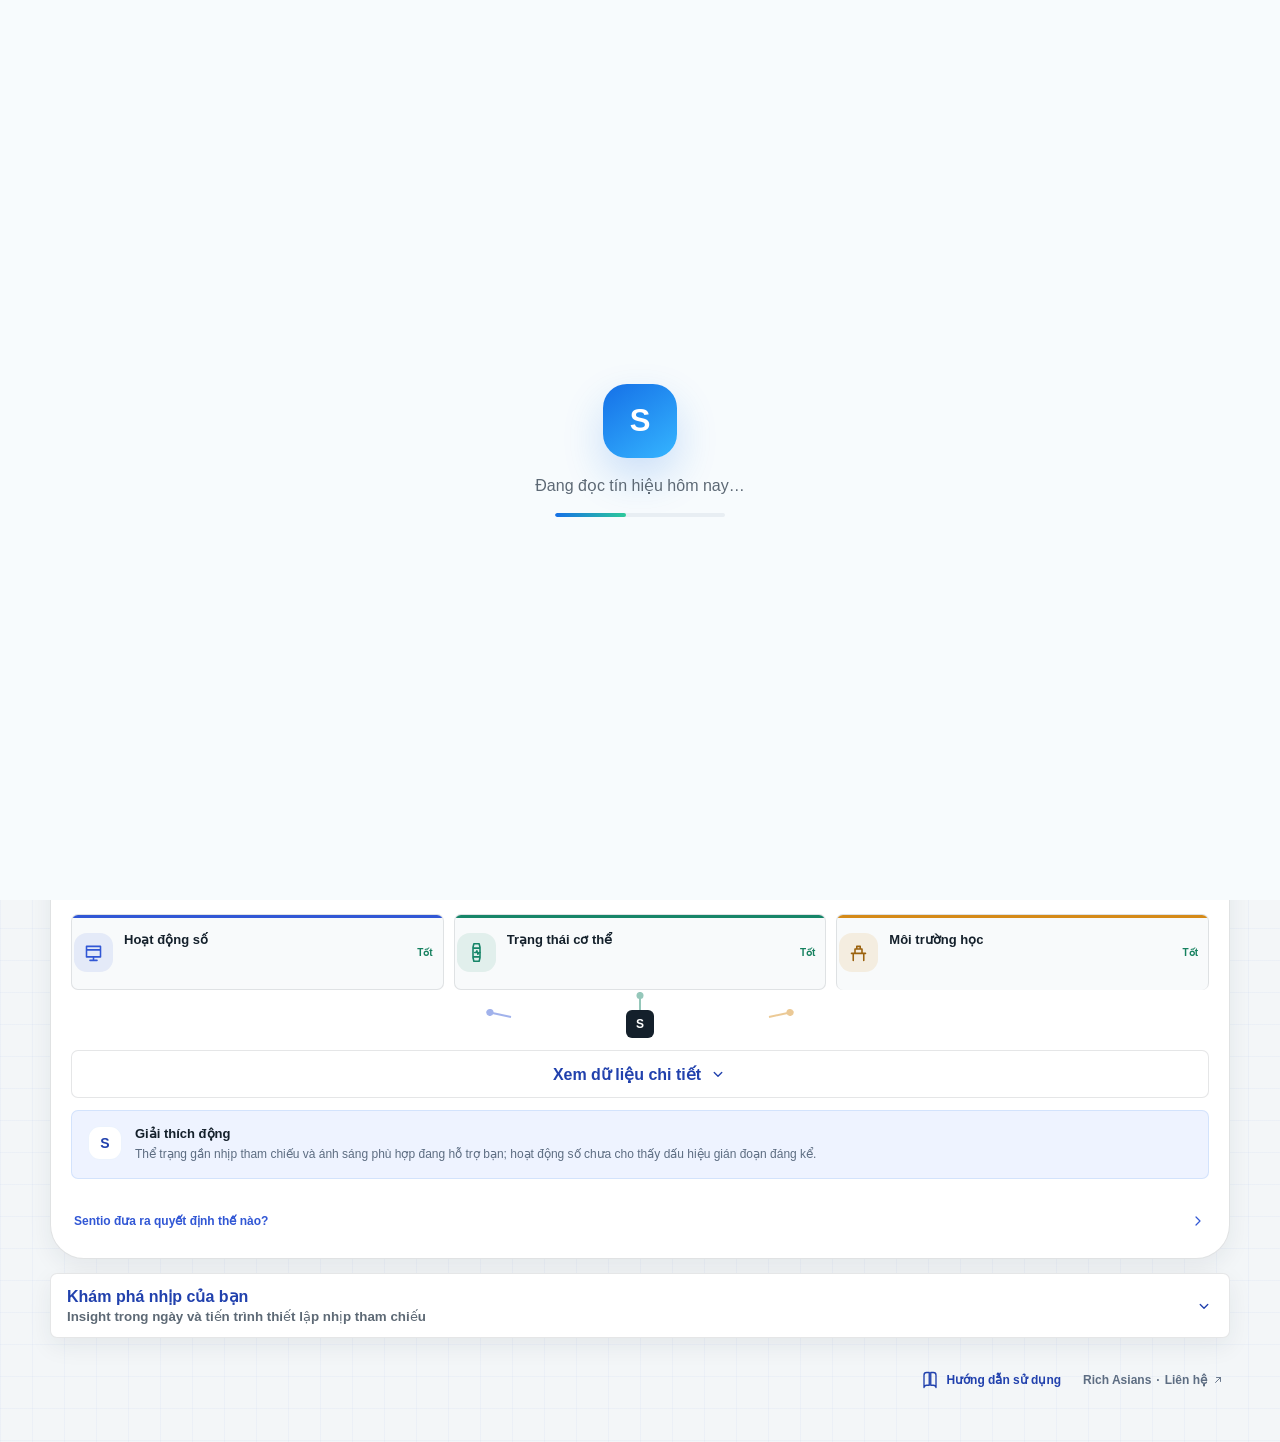
==== release/sentio.html @ ccabe665 "Initial commit: Sentio project setup Co-Authored-By: Claude Sonnet 5 <noreply@anthropic.com>" ====
<!doctype html>
<html lang="vi">
<head>
  <meta charset="utf-8">
  <meta name="viewport" content="width=device-width, initial-scale=1, viewport-fit=cover">
  <meta name="theme-color" content="#f6f7ff">
  <meta name="description" content="Sentio — Study when you're ready.">
  <title>Sentio — Study when you're ready</title>
  <style>
:root {
  --bg: #f6f7ff;
  --surface: rgba(255,255,255,.86);
  --surface-solid: #fff;
  --text: #20243a;
  --muted: #70758c;
  --line: rgba(45,52,88,.10);
  --primary: #6f63f6;
  --primary-dark: #5147d6;
  --blue: #4c9fff;
  --green: #2ebf91;
  --amber: #f0a844;
  --red: #e76d76;
  --shadow: 0 24px 70px rgba(58,55,111,.12);
  --shadow-soft: 0 10px 34px rgba(58,55,111,.08);
  --radius-xl: 30px;
  --radius-lg: 24px;
  --radius-md: 18px;
  --ease: cubic-bezier(.2,.8,.2,1);
}

* { box-sizing: border-box; }
[hidden] { display: none !important; }
html { scroll-behavior: smooth; }
body {
  margin: 0;
  min-width: 320px;
  min-height: 100vh;
  color: var(--text);
  background: var(--bg);
  font-family: -apple-system, BlinkMacSystemFont, "Segoe UI", Arial, "Noto Sans", "Noto Sans CJK SC", sans-serif;
  -webkit-font-smoothing: antialiased;
  overflow-x: hidden;
}
button, select { font: inherit; }
button { color: inherit; }
button, select { -webkit-tap-highlight-color: transparent; }
button:focus-visible, select:focus-visible { outline: 3px solid rgba(111,99,246,.25); outline-offset: 3px; }
svg { display: block; fill: none; stroke: currentColor; stroke-width: 1.8; stroke-linecap: round; stroke-linejoin: round; }

.ambient { position: fixed; z-index: -2; border-radius: 999px; filter: blur(3px); opacity: .8; pointer-events: none; animation: drift 15s ease-in-out infinite alternate; }
.ambient-a { width: 420px; height: 420px; top: -180px; left: -130px; background: radial-gradient(circle, rgba(126,115,255,.22), transparent 68%); }
.ambient-b { width: 520px; height: 520px; right: -210px; top: 20%; background: radial-gradient(circle, rgba(69,205,179,.16), transparent 70%); animation-delay: -4s; }
.ambient-c { width: 420px; height: 420px; bottom: -180px; left: 24%; background: radial-gradient(circle, rgba(255,174,131,.14), transparent 70%); animation-delay: -8s; }
@keyframes drift { to { transform: translate3d(25px, 18px, 0) scale(1.08); } }

.app { min-height: 100vh; padding-bottom: 100px; }
.topbar {
  width: min(1180px, calc(100% - 36px));
  margin: 0 auto;
  min-height: 88px;
  display: flex;
  align-items: center;
  justify-content: space-between;
  gap: 18px;
}
.brand { display: inline-flex; align-items: center; gap: 11px; border: 0; background: none; padding: 7px; cursor: pointer; text-align: left; }
.brand-logo-box { width: 54px; height: 54px; display: grid; place-items: center; border-radius: 18px; overflow: hidden; background: rgba(255,255,255,.88); box-shadow: 0 12px 28px rgba(58,55,111,.12); border: 1px solid rgba(45,52,88,.08); }
.brand-logo-image { width: 100%; height: 100%; object-fit: cover; display: block; }
.brand-copy { display: block; }
.brand-team { color: var(--primary-dark) !important; font-size: 10px !important; font-weight: 800; letter-spacing: .06em; text-transform: uppercase; margin-top: 4px !important; }
.brand-mark { width: 39px; height: 39px; display: grid; place-items: center; border-radius: 14px; color: #fff; background: linear-gradient(145deg, var(--primary), #57b1ff); box-shadow: 0 9px 24px rgba(95,86,226,.28); }
.brand-mark svg { width: 26px; stroke: none; fill: currentColor; }
.brand strong { display: block; font-size: 18px; letter-spacing: -.02em; }
.brand small { display: block; color: var(--muted); font-size: 11px; margin-top: 1px; }
.top-actions { display: flex; align-items: center; gap: 10px; }
.film-button, .icon-button { border: 1px solid var(--line); background: rgba(255,255,255,.75); box-shadow: var(--shadow-soft); backdrop-filter: blur(14px); cursor: pointer; }
.film-button { height: 42px; padding: 0 15px; border-radius: 999px; display: inline-flex; align-items: center; gap: 8px; font-weight: 750; font-size: 13px; }
.record-dot { width: 8px; height: 8px; border-radius: 50%; background: var(--red); box-shadow: 0 0 0 5px rgba(231,109,118,.13); animation: recordPulse 1.9s infinite; }
@keyframes recordPulse { 50% { box-shadow: 0 0 0 8px rgba(231,109,118,0); } }
.icon-button { width: 42px; height: 42px; border-radius: 14px; display: grid; place-items: center; }
.icon-button svg { width: 21px; }

.main { width: min(1180px, calc(100% - 36px)); margin: 0 auto; }
.view { display: none; animation: viewIn .45s var(--ease) both; }
.view.active { display: block; }
@keyframes viewIn { from { opacity: 0; transform: translateY(8px); } }
.reveal { animation: reveal .58s var(--ease) both; }
.delay-1 { animation-delay: .06s; }
.delay-2 { animation-delay: .12s; }
.delay-3 { animation-delay: .18s; }
@keyframes reveal { from { opacity: 0; transform: translateY(14px); } }

.hero-row, .view-heading { display: flex; justify-content: space-between; align-items: flex-end; gap: 24px; padding: 36px 4px 25px; }
.eyebrow { margin: 0 0 9px; color: var(--primary); font-size: 12px; font-weight: 850; text-transform: uppercase; letter-spacing: .12em; }
h1, h2, h3, p { margin-top: 0; }
h1 { margin-bottom: 9px; font-size: clamp(32px, 5vw, 52px); line-height: 1.04; letter-spacing: -.045em; }
h2 { letter-spacing: -.025em; }
.subcopy { margin-bottom: 0; color: var(--muted); line-height: 1.65; }
.profile-pill { display: flex; align-items: center; gap: 10px; min-width: 156px; border: 1px solid var(--line); background: rgba(255,255,255,.78); border-radius: 18px; padding: 9px 11px; box-shadow: var(--shadow-soft); cursor: pointer; text-align: left; }
.profile-pill .avatar, .avatar { width: 37px; height: 37px; display: grid; place-items: center; border-radius: 13px; color: #fff; background: linear-gradient(145deg, #8377ff, #55a9ff); font-weight: 850; }
.profile-pill strong, .profile-pill small { display: block; }
.profile-pill small { color: var(--muted); margin-top: 1px; font-size: 11px; }
.profile-pill > svg { width: 17px; margin-left: auto; }

.dashboard-grid { display: grid; grid-template-columns: minmax(0, 1.6fr) minmax(320px, .8fr); gap: 20px; }
.readiness-card, .source-card, .timer-card, .live-monitor, .trend-card, .before-after-card, .all-outcomes, .single-insight { border: 1px solid var(--line); background: var(--surface); backdrop-filter: blur(20px); box-shadow: var(--shadow); }
.readiness-card { min-height: 385px; display: grid; grid-template-columns: .9fr 1.15fr; overflow: hidden; border-radius: var(--radius-xl); }
.score-panel { display: flex; flex-direction: column; align-items: center; justify-content: center; padding: 32px 24px; background: linear-gradient(155deg, rgba(117,103,255,.11), rgba(73,168,255,.06) 45%, rgba(66,211,164,.10)); position: relative; }
.score-panel::after { content: ""; position: absolute; width: 150px; height: 150px; border-radius: 50%; background: rgba(255,255,255,.45); filter: blur(30px); }
.score-ring-wrap { width: min(230px, 100%); aspect-ratio: 1; position: relative; z-index: 1; }
.score-ring { width: 100%; height: 100%; transform: rotate(-90deg); }
.ring-track, .ring-progress { fill: none; stroke-width: 13; }
.ring-track { stroke: rgba(70,73,120,.08); }
.ring-progress { stroke: url(#ringGradient); stroke-dasharray: 496.37; stroke-dashoffset: 39.7; transition: stroke-dashoffset 1s var(--ease); filter: drop-shadow(0 8px 10px rgba(92,91,223,.22)); }
.score-center { position: absolute; inset: 0; display: flex; align-items: center; justify-content: center; letter-spacing: -.05em; }
.score-number { font-size: clamp(54px, 7vw, 80px); font-weight: 880; }
.score-out-of { margin-top: 28px; color: var(--muted); font-weight: 700; }
.score-meta { display: flex; flex-direction: column; align-items: center; gap: 11px; z-index: 1; }
.status-badge { padding: 7px 12px; border-radius: 999px; background: rgba(240,168,68,.13); color: #a76a12; font-size: 12px; font-weight: 800; }
.status-badge.ready { background: rgba(46,191,145,.13); color: #16815f; }
.status-badge.low { background: rgba(231,109,118,.13); color: #b84651; }
.updated { color: var(--muted); font-size: 11px; display: flex; align-items: center; gap: 6px; }
.updated i, .sync-chip i, .live-pill i { width: 7px; height: 7px; border-radius: 50%; background: var(--green); box-shadow: 0 0 0 5px rgba(46,191,145,.10); }
.decision-panel { padding: 48px 42px; display: flex; flex-direction: column; justify-content: center; }
.decision-kicker { display: flex; align-items: center; gap: 8px; color: var(--primary); font-weight: 850; font-size: 13px; margin-bottom: 17px; }
.sparkle { width: 29px; height: 29px; display: grid; place-items: center; border-radius: 10px; background: rgba(111,99,246,.1); animation: sparkle 2.8s ease-in-out infinite; }
@keyframes sparkle { 50% { transform: rotate(12deg) scale(1.08); } }
.decision-panel h2 { font-size: clamp(27px, 3vw, 40px); line-height: 1.12; margin-bottom: 16px; }
.decision-panel p { color: var(--muted); line-height: 1.7; margin-bottom: 28px; max-width: 520px; }
.action-row { display: flex; align-items: center; gap: 11px; flex-wrap: wrap; }
.primary-button, .secondary-button { border: 0; border-radius: 15px; min-height: 50px; padding: 0 18px; cursor: pointer; font-weight: 800; }
.primary-button { color: #fff; background: linear-gradient(135deg, var(--primary), #5aa9ff); box-shadow: 0 12px 28px rgba(89,80,218,.25); display: inline-flex; align-items: center; justify-content: center; gap: 10px; transition: transform .22s var(--ease), box-shadow .22s; }
.primary-button:hover { transform: translateY(-2px); box-shadow: 0 16px 34px rgba(89,80,218,.31); }
.primary-button svg { width: 18px; }
.secondary-button { background: rgba(74,78,114,.06); color: var(--text); }

.source-card { border-radius: var(--radius-xl); padding: 27px; }
.section-title-row { display: flex; justify-content: space-between; align-items: flex-start; gap: 15px; }
.card-label { color: var(--muted); font-size: 11px; font-weight: 850; text-transform: uppercase; letter-spacing: .09em; }
.section-title-row h2 { font-size: 22px; margin: 6px 0 0; }
.sync-chip, .live-pill { flex: 0 0 auto; display: inline-flex; align-items: center; gap: 7px; padding: 7px 10px; border-radius: 999px; background: rgba(46,191,145,.09); color: #248160; font-size: 11px; font-weight: 800; }
.source-list { display: grid; gap: 10px; margin-top: 23px; }
.source-item { width: 100%; border: 1px solid transparent; background: rgba(245,246,253,.82); border-radius: 17px; padding: 13px; display: flex; align-items: center; gap: 11px; cursor: pointer; text-align: left; transition: .2s var(--ease); }
.source-item:hover { transform: translateY(-1px); border-color: rgba(111,99,246,.14); background: #fff; }
.source-icon { width: 39px; height: 39px; border-radius: 13px; display: grid; place-items: center; }
.source-icon svg { width: 21px; }
.browser-icon { color: #5f5bd9; background: rgba(111,99,246,.11); }
.wearable-icon { color: #277ebf; background: rgba(76,159,255,.12); }
.desk-icon { color: #1d8b68; background: rgba(46,191,145,.12); }
.source-copy { min-width: 0; flex: 1; }
.source-copy strong, .source-copy small { display: block; }
.source-copy strong { font-size: 13px; }
.source-copy small { color: var(--muted); font-size: 10.5px; margin-top: 4px; white-space: nowrap; overflow: hidden; text-overflow: ellipsis; }
.source-state { padding: 5px 8px; border-radius: 999px; font-size: 10px; font-weight: 850; }
.source-state.good { color: #16815f; background: rgba(46,191,145,.1); }
.source-state.watch { color: #a76a12; background: rgba(240,168,68,.13); }
.source-state.attention { color: #b84651; background: rgba(231,109,118,.12); }
.text-link { margin-top: 16px; width: 100%; border: 0; background: none; color: var(--primary-dark); display: flex; justify-content: space-between; align-items: center; padding: 11px 3px 2px; cursor: pointer; font-size: 12px; font-weight: 800; }
.text-link svg { width: 16px; }
.single-insight { margin-top: 20px; border-radius: 22px; padding: 19px 22px; display: flex; align-items: center; gap: 14px; box-shadow: var(--shadow-soft); }
.insight-icon { width: 42px; height: 42px; display: grid; place-items: center; border-radius: 14px; background: rgba(240,168,68,.13); color: #b26f0c; font-size: 20px; }
.single-insight p { margin: 4px 0 0; color: var(--muted); }

.view-heading { align-items: center; }
.live-pill { padding: 9px 13px; }
.focus-layout { display: grid; grid-template-columns: minmax(0, 1.25fr) minmax(320px, .75fr); gap: 20px; }
.timer-card, .live-monitor, .trend-card, .before-after-card, .all-outcomes { border-radius: var(--radius-xl); }
.timer-card { min-height: 530px; padding: 29px; display: flex; flex-direction: column; align-items: center; justify-content: center; overflow: hidden; position: relative; }
.task-row { width: min(460px, 100%); display: flex; justify-content: space-between; align-items: center; gap: 14px; position: relative; z-index: 2; }
.task-row label { color: var(--muted); font-size: 12px; font-weight: 800; }
.task-row select { max-width: 250px; border: 1px solid var(--line); border-radius: 13px; padding: 10px 34px 10px 13px; background: #fff; color: var(--text); }
.timer-orbit { width: min(330px, 78vw); aspect-ratio: 1; margin: 24px 0 14px; border: 1px solid rgba(111,99,246,.12); border-radius: 50%; display: grid; place-items: center; position: relative; background: radial-gradient(circle, rgba(255,255,255,.9) 0 38%, rgba(111,99,246,.05) 39% 62%, transparent 63%); }
.timer-orbit.running { animation: breathe 4s ease-in-out infinite; }
@keyframes breathe { 50% { transform: scale(1.025); box-shadow: 0 0 0 22px rgba(111,99,246,.03); } }
.timer-display { font-size: clamp(58px, 8vw, 86px); font-weight: 850; letter-spacing: -.06em; }
.timer-orbit small { position: absolute; top: 64%; color: var(--muted); }
.orbit-dot { position: absolute; width: 11px; height: 11px; border-radius: 50%; background: var(--primary); box-shadow: 0 0 0 7px rgba(111,99,246,.08); }
.dot-a { top: 8%; left: 38%; }
.dot-b { bottom: 19%; right: 8%; background: var(--green); }
.dot-c { bottom: 14%; left: 15%; background: var(--blue); }
.timer-orbit.running .dot-a { animation: floatDot 2.4s ease-in-out infinite; }
.timer-orbit.running .dot-b { animation: floatDot 2.7s ease-in-out infinite reverse; }
.timer-orbit.running .dot-c { animation: floatDot 2.2s ease-in-out infinite .5s; }
@keyframes floatDot { 50% { transform: translateY(-8px) scale(1.15); } }
.timer-controls { display: flex; align-items: center; justify-content: center; gap: 14px; }
.round-button, .play-button { border: 0; cursor: pointer; display: grid; place-items: center; }
.round-button { width: 48px; height: 48px; border-radius: 16px; background: rgba(74,78,114,.07); }
.round-button svg { width: 21px; }
.play-button { width: 66px; height: 66px; border-radius: 22px; color: #fff; background: linear-gradient(135deg, var(--primary), #5aa9ff); box-shadow: 0 14px 30px rgba(89,80,218,.28); }
.play-button svg { width: 27px; }
.pause-symbol { display: none; }
.play-button.running .play-symbol { display: none; }
.play-button.running .pause-symbol { display: block; }
.live-monitor { padding: 29px; }
.monitor-stat { margin-top: 30px; padding: 21px; background: rgba(245,246,253,.85); border-radius: 19px; }
.monitor-stat > span, .monitor-stat > strong { display: block; }
.monitor-stat > span { color: var(--muted); font-size: 12px; font-weight: 750; }
.monitor-stat > strong { font-size: 35px; margin: 5px 0 12px; }
.progress-track { height: 8px; background: rgba(76,80,116,.08); border-radius: 999px; overflow: hidden; }
.progress-track i { display: block; height: 100%; border-radius: inherit; background: linear-gradient(90deg, var(--primary), var(--green)); transition: width .7s var(--ease); }
.monitor-grid { display: grid; grid-template-columns: 1fr 1fr; gap: 10px; margin-top: 10px; }
.monitor-grid > div { padding: 15px; border-radius: 16px; background: rgba(245,246,253,.72); }
.monitor-grid span, .monitor-grid strong { display: block; }
.monitor-grid span { color: var(--muted); font-size: 10px; font-weight: 750; }
.monitor-grid strong { margin-top: 6px; font-size: 15px; }
.nudge-card { margin-top: 19px; display: grid; grid-template-columns: auto 1fr auto; align-items: center; gap: 11px; padding: 14px; border-radius: 18px; background: rgba(46,191,145,.09); border: 1px solid rgba(46,191,145,.12); }
.nudge-card.attention { background: rgba(240,168,68,.1); border-color: rgba(240,168,68,.15); }
.nudge-card.urgent { background: rgba(231,109,118,.09); border-color: rgba(231,109,118,.14); }
.nudge-emoji { font-size: 21px; }
.nudge-card strong { font-size: 12px; }
.nudge-card p { margin: 3px 0 0; color: var(--muted); font-size: 10px; line-height: 1.5; }
.nudge-card button { border: 0; background: rgba(255,255,255,.75); border-radius: 10px; padding: 8px 10px; cursor: pointer; font-size: 10px; font-weight: 850; }

.week-chip { min-width: 74px; height: 74px; border-radius: 24px; display: grid; place-items: center; align-content: center; color: #fff; background: linear-gradient(145deg, var(--primary), #5aa9ff); box-shadow: 0 13px 28px rgba(89,80,218,.22); font-size: 25px; font-weight: 850; }
.week-chip span { font-size: 10px; text-transform: uppercase; letter-spacing: .08em; }
.progress-grid { display: grid; grid-template-columns: 1.2fr .8fr; gap: 20px; }
.trend-card, .before-after-card { padding: 29px; }
.trend-up { padding: 7px 10px; border-radius: 999px; background: rgba(46,191,145,.1); color: #16815f; font-size: 12px; font-weight: 850; }
.chart-wrap { margin-top: 16px; }
#trendChart { width: 100%; height: auto; overflow: visible; }
.chart-line { fill: none; stroke: var(--primary); stroke-width: 6; stroke-linecap: round; stroke-linejoin: round; filter: drop-shadow(0 7px 7px rgba(111,99,246,.18)); }
.chart-area { fill: url(#chartFill); }
.chart-dot { fill: #fff; stroke: var(--primary); stroke-width: 5; }
.chart-labels { display: flex; justify-content: space-between; color: var(--muted); font-size: 10px; padding: 0 9px; }
.before-after-card h2 { margin: 8px 0 25px; font-size: 27px; }
.comparison { display: grid; grid-template-columns: 1fr auto 1fr; align-items: center; gap: 13px; }
.comparison-column { padding: 19px; border-radius: 19px; background: rgba(245,246,253,.85); text-align: center; }
.comparison-column.after { background: rgba(46,191,145,.09); }
.comparison-column span, .comparison-column strong, .comparison-column small { display: block; }
.comparison-column span { color: var(--muted); font-size: 10px; font-weight: 800; text-transform: uppercase; letter-spacing: .08em; }
.comparison-column strong { font-size: 38px; margin: 7px 0; }
.comparison-column small { color: var(--muted); line-height: 1.4; }
.comparison-arrow { color: var(--primary); font-size: 21px; }
.before-after-card > p { color: var(--muted); line-height: 1.65; margin: 23px 2px 0; font-size: 13px; }
.all-outcomes { margin-top: 20px; padding: 29px; }
.outcome-grid, .people-grid, .week-film-grid { display: grid; grid-template-columns: repeat(3, 1fr); gap: 14px; margin-top: 22px; }
.outcome-card { border: 1px solid var(--line); background: rgba(250,250,255,.76); border-radius: 20px; padding: 18px; }
.outcome-top { display: flex; align-items: center; gap: 10px; }
.outcome-top .avatar { width: 36px; height: 36px; border-radius: 12px; }
.outcome-top strong, .outcome-top small { display: block; }
.outcome-top small { color: var(--muted); font-size: 10px; margin-top: 2px; }
.outcome-card > strong { display: block; font-size: 22px; margin-top: 18px; }
.outcome-card > p { color: var(--muted); font-size: 12px; line-height: 1.55; margin: 6px 0 0; }

.app-footer { padding: 18px 0 6px; }
.footer-card { display: flex; align-items: center; justify-content: space-between; gap: 16px; border: 1px solid var(--line); background: rgba(255,255,255,.82); backdrop-filter: blur(18px); box-shadow: var(--shadow-soft); border-radius: 22px; padding: 16px 18px; }
.footer-copy strong, .footer-copy small { display: block; }
.footer-copy strong { margin-top: 5px; font-size: 16px; }
.footer-copy small { color: var(--muted); margin-top: 4px; }
.footer-link { display: inline-flex; align-items: center; gap: 8px; text-decoration: none; color: var(--primary-dark); font-weight: 800; padding: 11px 14px; border-radius: 14px; background: rgba(111,99,246,.08); }
.footer-link svg { width: 18px; }
body.film-active #appFooter { display: none; }
.health-hero { display: flex; justify-content: space-between; align-items: flex-start; gap: 14px; margin-top: 16px; }
.health-hero-copy h3 { margin: 8px 0 8px; font-size: 25px; letter-spacing: -.03em; }
.health-hero-copy p { margin: 0; color: var(--muted); line-height: 1.6; }
.health-flow-cards { display: grid; grid-template-columns: 1fr auto 1fr auto 1fr; align-items: stretch; gap: 10px; margin-top: 18px; }
.health-flow-card { border: 1px solid var(--line); border-radius: 18px; padding: 16px; background: #fafaff; display: grid; justify-items: center; text-align: center; gap: 6px; }
.health-flow-card.highlight { background: linear-gradient(145deg, rgba(111,99,246,.08), rgba(76,159,255,.08)); }
.health-flow-icon { width: 42px; height: 42px; display: grid; place-items: center; border-radius: 14px; color: var(--primary-dark); background: rgba(111,99,246,.1); font-size: 18px; font-weight: 900; }
.health-flow-card strong, .health-flow-card small { display: block; }
.health-flow-card small { color: var(--muted); }
.health-flow-arrow { align-self: center; color: var(--primary); font-size: 22px; font-weight: 900; }
.health-metrics-grid { display: grid; grid-template-columns: repeat(4, 1fr); gap: 10px; margin-top: 18px; }
.health-metric-card { border-radius: 18px; padding: 15px; background: #f8f8fc; }
.health-metric-card span, .health-metric-card strong, .health-metric-card small { display: block; }
.health-metric-card span { color: var(--muted); font-size: 11px; font-weight: 800; text-transform: uppercase; letter-spacing: .07em; }
.health-metric-card strong { margin: 7px 0 5px; font-size: 24px; letter-spacing: -.03em; }
.health-metric-card small { color: var(--muted); line-height: 1.4; }
.health-note-card { margin-top: 18px; padding: 16px; border-radius: 18px; background: rgba(76,159,255,.08); }
.health-note-card p { margin: 7px 0 0; color: var(--muted); line-height: 1.6; }
.end-credit { display: block; margin-top: 18px; color: var(--muted); font-size: 14px; }
.end-credit a { color: inherit; text-decoration: none; }

.bottom-nav { position: fixed; z-index: 30; left: 50%; bottom: max(18px, env(safe-area-inset-bottom)); transform: translateX(-50%); display: flex; align-items: center; gap: 5px; padding: 7px; border: 1px solid var(--line); background: rgba(255,255,255,.84); backdrop-filter: blur(20px); box-shadow: 0 18px 50px rgba(45,46,89,.16); border-radius: 21px; }
.nav-item { min-width: 105px; height: 52px; border: 0; border-radius: 15px; background: transparent; display: flex; align-items: center; justify-content: center; gap: 8px; color: var(--muted); cursor: pointer; font-size: 12px; font-weight: 800; }
.nav-item svg { width: 19px; }
.nav-item.active { color: var(--primary-dark); background: rgba(111,99,246,.10); }

.backdrop { position: fixed; z-index: 90; inset: 0; background: rgba(26,28,48,.34); opacity: 0; visibility: hidden; transition: .25s; backdrop-filter: blur(4px); }
.backdrop.show { opacity: 1; visibility: visible; }
.sheet { position: fixed; z-index: 100; left: 50%; bottom: 0; width: min(720px, 100%); max-height: min(82vh, 760px); overflow-y: auto; transform: translate(-50%, 105%); border: 1px solid var(--line); border-bottom: 0; border-radius: 30px 30px 0 0; background: #fff; box-shadow: 0 -25px 70px rgba(32,34,66,.2); padding: 12px 28px 30px; transition: transform .34s var(--ease); }
.sheet.open { transform: translate(-50%, 0); }
.sheet-handle { width: 42px; height: 4px; border-radius: 999px; background: rgba(70,72,100,.18); margin: 0 auto 18px; }
.sheet-heading, .settings-heading { display: flex; justify-content: space-between; align-items: flex-start; gap: 20px; }
.sheet-heading h2, .settings-heading h2 { margin: 5px 0 0; font-size: 25px; }
.sheet-close { width: 39px; height: 39px; border: 0; border-radius: 13px; background: rgba(70,74,110,.07); display: grid; place-items: center; cursor: pointer; }
.sheet-close svg { width: 18px; }
.sheet-intro { color: var(--muted); margin: 12px 0 20px; }
.profile-options { display: grid; gap: 10px; }
.profile-option { width: 100%; border: 1px solid var(--line); background: #fafaff; border-radius: 18px; padding: 14px; display: grid; grid-template-columns: auto 1fr auto; align-items: center; gap: 12px; cursor: pointer; text-align: left; }
.profile-option.active { border-color: rgba(111,99,246,.35); background: rgba(111,99,246,.06); }
.profile-option strong, .profile-option small { display: block; }
.profile-option small { color: var(--muted); margin-top: 3px; }
.profile-option .mini-score { font-size: 20px; font-weight: 850; color: var(--primary-dark); }
.baseline-box { margin: 20px 0 13px; border-radius: 19px; padding: 17px; display: grid; grid-template-columns: 1fr auto; gap: 5px 12px; background: rgba(111,99,246,.07); }
.baseline-box span { font-weight: 800; }
.baseline-box strong { font-size: 25px; color: var(--primary-dark); }
.baseline-box small { grid-column: 1 / -1; color: var(--muted); line-height: 1.5; }
.factor-list { display: grid; gap: 9px; }
.factor-row { display: grid; grid-template-columns: auto 1fr auto; gap: 11px; align-items: center; padding: 13px; border-radius: 16px; background: #f8f8fc; }
.factor-icon { width: 36px; height: 36px; display: grid; place-items: center; border-radius: 12px; background: rgba(111,99,246,.09); }
.factor-row strong, .factor-row small { display: block; }
.factor-row small { color: var(--muted); margin-top: 2px; }
.factor-points { font-weight: 850; color: var(--green); }
.factor-points.negative { color: var(--red); }
.privacy-copy, .prototype-note { display: flex; gap: 9px; align-items: flex-start; color: var(--muted); font-size: 11px; line-height: 1.55; margin: 17px 2px 0; }
.mini-flow { display: grid; grid-template-columns: 1fr auto 1fr auto 1fr auto 1fr; align-items: stretch; gap: 8px; margin-top: 23px; }
.mini-flow > div { border-radius: 17px; background: #f8f8fc; padding: 15px; }
.mini-flow > div > span { width: 26px; height: 26px; display: grid; place-items: center; border-radius: 9px; background: rgba(111,99,246,.1); color: var(--primary-dark); font-size: 11px; font-weight: 850; margin-bottom: 13px; }
.mini-flow strong, .mini-flow small { display: block; }
.mini-flow small { color: var(--muted); margin-top: 5px; line-height: 1.4; }
.mini-flow > i { align-self: center; color: var(--primary); font-style: normal; }
.prototype-note { display: block; padding: 13px 15px; border-radius: 15px; background: rgba(240,168,68,.09); }

.settings-panel { position: fixed; z-index: 100; right: 0; top: 0; width: min(390px, 100%); height: 100%; transform: translateX(105%); padding: 28px; background: #fff; box-shadow: -25px 0 70px rgba(32,34,66,.18); transition: transform .34s var(--ease); }
.settings-panel.open { transform: translateX(0); }
.settings-heading { align-items: center; margin-bottom: 18px; }
.setting-row { display: flex; align-items: center; justify-content: space-between; gap: 14px; padding: 16px 0; border-bottom: 1px solid var(--line); }
.setting-row strong, .setting-row small { display: block; }
.setting-row small { color: var(--muted); margin-top: 4px; }
.setting-row select { max-width: 145px; border: 1px solid var(--line); border-radius: 12px; padding: 9px 12px; background: #fafaff; }
.setting-row input { width: 42px; height: 23px; accent-color: var(--primary); }
.settings-note { margin-top: 20px; padding: 15px; border-radius: 16px; background: rgba(76,159,255,.08); }
.settings-note p { color: var(--muted); font-size: 12px; line-height: 1.55; margin: 6px 0 0; }
.danger-link { margin-top: 20px; border: 0; background: none; color: var(--red); padding: 8px 0; cursor: pointer; font-weight: 800; }

.session-summary { position: fixed; z-index: 120; inset: 0; display: grid; place-items: center; padding: 20px; background: rgba(25,27,46,.45); backdrop-filter: blur(8px); opacity: 0; visibility: hidden; transition: .25s; }
.session-summary.show { opacity: 1; visibility: visible; }
.summary-card { width: min(520px, 100%); border-radius: 29px; background: #fff; padding: 34px; text-align: center; box-shadow: var(--shadow); transform: translateY(15px) scale(.98); transition: .32s var(--ease); }
.session-summary.show .summary-card { transform: none; }
.summary-check { width: 58px; height: 58px; display: grid; place-items: center; border-radius: 19px; margin: 0 auto 18px; color: #fff; background: linear-gradient(145deg, var(--green), #60d6b1); font-size: 27px; }
.summary-card h2 { margin: 9px 0 24px; font-size: 28px; }
.summary-stats { display: grid; grid-template-columns: repeat(3, 1fr); gap: 8px; margin-bottom: 24px; }
.summary-stats > div { padding: 13px 7px; border-radius: 15px; background: #f7f8fc; }
.summary-stats strong, .summary-stats span { display: block; }
.summary-stats strong { font-size: 20px; }
.summary-stats span { color: var(--muted); font-size: 9px; margin-top: 3px; }
.summary-card .primary-button { width: 100%; }

.film-view.active { display: block; position: fixed; z-index: 70; inset: 0; background: #f4f6ff; overflow: auto; }
.film-stage { min-height: 100vh; padding: 50px 48px 126px; display: grid; place-items: center; }
.film-scene { width: min(1320px, 100%); display: none; animation: filmIn .58s var(--ease) both; }
.film-scene.active { display: block; }
@keyframes filmIn { from { opacity: 0; transform: scale(.985) translateY(10px); } }
.scene-caption { text-align: center; max-width: 900px; margin: 0 auto 45px; }
.scene-caption > span { display: inline-flex; padding: 7px 11px; border-radius: 999px; color: var(--primary-dark); background: rgba(111,99,246,.1); font-size: 11px; font-weight: 850; text-transform: uppercase; letter-spacing: .08em; }
.scene-caption h1 { margin: 17px 0 12px; font-size: clamp(38px, 5.4vw, 74px); }
.scene-caption p { color: var(--muted); font-size: clamp(14px, 1.7vw, 20px); }
.scene-caption.compact { margin-bottom: 30px; }
.scene-caption.compact h1 { font-size: clamp(34px, 4.6vw, 62px); }
.system-flow { width: min(1200px, 100%); margin: auto; display: grid; grid-template-columns: 1fr 90px 1.1fr 90px 1fr; align-items: center; gap: 10px; position: relative; }
.input-stack, .output-stack { display: grid; gap: 13px; }
.flow-node, .output-node { min-height: 91px; border: 1px solid var(--line); background: rgba(255,255,255,.88); box-shadow: var(--shadow-soft); border-radius: 21px; display: flex; align-items: center; gap: 13px; padding: 16px; position: relative; overflow: hidden; }
.flow-icon { width: 45px; height: 45px; border-radius: 15px; display: grid; place-items: center; background: rgba(111,99,246,.09); color: var(--primary); }
.flow-icon svg { width: 24px; }
.flow-node strong, .flow-node small, .output-node strong, .output-node small { display: block; }
.flow-node small, .output-node small { color: var(--muted); margin-top: 4px; }
.pulse-dot { position: absolute; right: 13px; width: 9px; height: 9px; border-radius: 50%; background: var(--green); box-shadow: 0 0 0 0 rgba(46,191,145,.35); animation: nodePulse 1.8s infinite; }
@keyframes nodePulse { 60% { box-shadow: 0 0 0 10px rgba(46,191,145,0); } }
.flow-lines { align-self: stretch; display: grid; grid-template-rows: repeat(3, 1fr); }
.flow-line { height: 2px; align-self: center; background: linear-gradient(90deg, rgba(111,99,246,.18), var(--primary)); position: relative; }
.flow-line i, .flow-arrow i { position: absolute; width: 9px; height: 9px; border-radius: 50%; top: 50%; transform: translateY(-50%); background: var(--primary); box-shadow: 0 0 0 7px rgba(111,99,246,.08); animation: travel 2s linear infinite; }
.line-a i { animation-delay: 0s; }.line-b i { animation-delay: .55s; }.line-c i { animation-delay: 1.1s; }
@keyframes travel { from { left: 0; opacity: 0; } 15% { opacity: 1; } 85% { opacity: 1; } to { left: calc(100% - 8px); opacity: 0; } }
.engine-node { aspect-ratio: 1; max-width: 280px; width: 100%; margin: auto; border-radius: 50%; display: flex; flex-direction: column; align-items: center; justify-content: center; position: relative; background: radial-gradient(circle, #fff 0 43%, rgba(111,99,246,.07) 44% 61%, rgba(76,159,255,.07) 62% 72%, transparent 73%); }
.engine-core { width: 86px; height: 86px; border-radius: 30px; display: grid; place-items: center; color: #fff; background: linear-gradient(145deg, var(--primary), #58afff); font-size: 36px; font-weight: 900; box-shadow: 0 18px 38px rgba(89,80,218,.27); z-index: 2; }
.engine-node strong { margin-top: 17px; font-size: 19px; z-index: 2; }.engine-node small { color: var(--muted); margin-top: 4px; z-index: 2; }
.engine-orbit { position: absolute; border: 1px solid rgba(111,99,246,.22); border-radius: 50%; animation: engineSpin 12s linear infinite; }.orbit-one { inset: 12%; }.orbit-two { inset: 25%; animation-direction: reverse; animation-duration: 8s; }
.engine-orbit::after { content: ""; position: absolute; width: 10px; height: 10px; border-radius: 50%; background: var(--green); top: -5px; left: 50%; }
@keyframes engineSpin { to { transform: rotate(360deg); } }
.flow-arrow { height: 2px; background: linear-gradient(90deg, var(--primary), rgba(111,99,246,.18)); position: relative; }
.output-node > span { width: 31px; height: 31px; display: grid; place-items: center; border-radius: 10px; color: var(--primary-dark); background: rgba(111,99,246,.1); font-size: 10px; font-weight: 850; }
.people-grid { width: min(1180px, 100%); margin: 0 auto; }
.person-film-card { min-height: 430px; border: 1px solid var(--line); border-radius: 28px; background: rgba(255,255,255,.9); box-shadow: var(--shadow); padding: 25px; display: flex; flex-direction: column; position: relative; overflow: hidden; }
.person-film-card::before { content: ""; position: absolute; inset: 0 0 auto; height: 6px; background: var(--accent, var(--primary)); }
.person-heading { display: flex; align-items: center; gap: 11px; }
.person-heading .avatar { background: var(--accent, var(--primary)); }
.person-heading strong { display: block; font-size: 18px; }.person-heading small { color: var(--muted); }
.person-score { margin: 24px 0 15px; display: flex; align-items: baseline; gap: 5px; }
.person-score strong { font-size: 65px; letter-spacing: -.07em; }.person-score span { color: var(--muted); font-weight: 750; }
.person-film-card > .status-badge { align-self: flex-start; }
.person-signal { display: grid; grid-template-columns: auto 1fr; gap: 9px; margin-top: 18px; padding: 13px; border-radius: 15px; background: #f7f8fc; }
.person-signal > span { font-size: 18px; }.person-signal strong, .person-signal small { display: block; }.person-signal small { color: var(--muted); margin-top: 3px; line-height: 1.4; }
.person-decision { margin-top: auto; padding-top: 20px; }.person-decision span { color: var(--muted); font-size: 10px; font-weight: 850; text-transform: uppercase; letter-spacing: .08em; }.person-decision strong { display: block; font-size: 22px; line-height: 1.25; margin-top: 7px; }
.week-film-grid { width: min(1180px, 100%); margin: 0 auto; }
.week-film-card { border: 1px solid var(--line); border-radius: 27px; background: rgba(255,255,255,.9); box-shadow: var(--shadow); padding: 25px; }
.week-film-card .person-heading { margin-bottom: 25px; }
.big-change { display: grid; grid-template-columns: 1fr auto 1fr; gap: 10px; align-items: center; }
.big-change > div { padding: 18px 10px; border-radius: 18px; text-align: center; background: #f7f8fc; }.big-change > div:last-child { background: rgba(46,191,145,.09); }
.big-change span, .big-change strong, .big-change small { display: block; }.big-change span { color: var(--muted); font-size: 9px; text-transform: uppercase; font-weight: 850; }.big-change strong { font-size: 35px; margin: 5px 0; }.big-change small { color: var(--muted); font-size: 10px; }
.week-film-card > p { color: var(--muted); line-height: 1.6; margin: 20px 0 0; }
.ethical-note { width: min(800px, 100%); margin: 22px auto 0; padding: 13px 17px; border-radius: 16px; background: rgba(46,191,145,.09); color: #247b61; display: flex; gap: 10px; justify-content: center; text-align: center; font-weight: 750; }
.end-scene { min-height: calc(100vh - 180px); place-items: center; }
.end-scene.active { display: grid; }
.end-logo { text-align: center; }
.end-logo-wrap { width: min(460px, 70vw); margin: 0 auto 22px; display: block; }
.end-logo-image { width: 100%; height: auto; display: block; filter: drop-shadow(0 18px 40px rgba(38,54,112,.12)); }
.brand-mark.large { width: 92px; height: 92px; border-radius: 31px; margin: 0 auto 25px; }
.brand-mark.large svg { width: 61px; }
.end-logo h1 { font-size: clamp(65px, 12vw, 150px); margin: 0; color: #1e2135; }
.end-logo p { font-size: clamp(19px, 2.7vw, 34px); color: var(--primary); letter-spacing: .03em; }
.film-controller { position: fixed; z-index: 80; bottom: 21px; left: 50%; transform: translateX(-50%); width: min(920px, calc(100% - 34px)); border: 1px solid rgba(255,255,255,.8); border-radius: 22px; background: rgba(31,33,54,.92); color: #fff; box-shadow: 0 20px 60px rgba(26,27,48,.28); backdrop-filter: blur(20px); padding: 8px; display: flex; align-items: center; gap: 8px; }
.controller-close { flex: 0 0 auto; width: 46px; height: 46px; border: 0; border-radius: 15px; display: grid; place-items: center; color: #fff; background: rgba(255,255,255,.09); cursor: pointer; }.controller-close svg { width: 19px; }
.scene-steps { flex: 1; display: grid; grid-template-columns: repeat(4, 1fr); gap: 5px; }
.scene-step { min-width: 0; border: 0; border-radius: 14px; background: transparent; color: rgba(255,255,255,.62); padding: 8px; display: flex; align-items: center; justify-content: center; gap: 8px; cursor: pointer; }.scene-step.active { color: #fff; background: rgba(255,255,255,.12); }.scene-step span { width: 24px; height: 24px; display: grid; place-items: center; border-radius: 8px; background: rgba(255,255,255,.09); font-size: 10px; font-weight: 850; }.scene-step small { white-space: nowrap; overflow: hidden; text-overflow: ellipsis; }
.next-scene { flex: 0 0 auto; height: 46px; border: 0; border-radius: 15px; padding: 0 15px; color: #fff; background: linear-gradient(135deg, var(--primary), #559fff); display: flex; align-items: center; gap: 8px; cursor: pointer; font-weight: 800; }.next-scene svg { width: 17px; }

body.no-motion *, body.no-motion *::before, body.no-motion *::after { animation: none !important; transition-duration: .001ms !important; scroll-behavior: auto !important; }

@media (max-width: 940px) {
  .health-flow-cards, .health-metrics-grid { grid-template-columns: 1fr 1fr; }
  .health-flow-arrow { display: none; }

  .dashboard-grid, .focus-layout, .progress-grid { grid-template-columns: 1fr; }
  .readiness-card { min-height: auto; }
  .source-card { order: 2; }
  .system-flow { grid-template-columns: 1fr; gap: 15px; }
  .flow-lines { width: 2px; height: 55px; margin: auto; display: block; position: relative; background: linear-gradient(180deg, rgba(111,99,246,.18), var(--primary)); }
  .flow-lines .flow-line { position: absolute; inset: 0; width: 2px; height: 55px; background: transparent; }
  .flow-lines .line-b, .flow-lines .line-c { display: none; }
  .flow-arrow { width: 2px; height: 55px; margin: auto; background: linear-gradient(180deg, rgba(111,99,246,.18), var(--primary)); }
  .flow-line i, .flow-arrow i { left: 50%; top: 0; transform: translateX(-50%); animation-name: travelVertical; }
  @keyframes travelVertical { from { top: 0; opacity: 0; } 15% { opacity: 1; } 85% { opacity: 1; } to { top: calc(100% - 8px); opacity: 0; } }
  .input-stack, .output-stack { grid-template-columns: repeat(3, 1fr); }
  .flow-node, .output-node { min-height: 105px; flex-direction: column; text-align: center; justify-content: center; }
  .pulse-dot { top: 12px; right: 12px; }
  .engine-node { width: 270px; }
  .people-grid, .week-film-grid, .outcome-grid { grid-template-columns: 1fr; }
  .person-film-card { min-height: 330px; }
}

@media (max-width: 700px) {
  .brand-logo-box { width: 46px; height: 46px; border-radius: 16px; }
  .brand-team { display: none !important; }
  .footer-card { flex-direction: column; align-items: flex-start; }
  .footer-link { width: 100%; justify-content: center; }
  .health-hero { flex-direction: column; }
  .health-flow-cards, .health-metrics-grid { grid-template-columns: 1fr; }

  .topbar, .main { width: min(100% - 24px, 1180px); }
  .topbar { min-height: 72px; }
  .brand small { display: none; }
  .film-button span:last-child { display: none; }
  .film-button { width: 42px; padding: 0; justify-content: center; }
  .hero-row, .view-heading { padding-top: 22px; align-items: flex-start; }
  h1 { font-size: 36px; }
  .hero-row { flex-direction: column; }
  .profile-pill { align-self: stretch; }
  .readiness-card { grid-template-columns: 1fr; }
  .score-panel { padding: 24px; }
  .score-ring-wrap { width: 205px; }
  .decision-panel { padding: 28px 23px 30px; }
  .decision-panel h2 { font-size: 28px; }
  .source-card, .timer-card, .live-monitor, .trend-card, .before-after-card, .all-outcomes { padding: 21px; }
  .app-footer { padding: 18px 0 6px; }
.footer-card { display: flex; align-items: center; justify-content: space-between; gap: 16px; border: 1px solid var(--line); background: rgba(255,255,255,.82); backdrop-filter: blur(18px); box-shadow: var(--shadow-soft); border-radius: 22px; padding: 16px 18px; }
.footer-copy strong, .footer-copy small { display: block; }
.footer-copy strong { margin-top: 5px; font-size: 16px; }
.footer-copy small { color: var(--muted); margin-top: 4px; }
.footer-link { display: inline-flex; align-items: center; gap: 8px; text-decoration: none; color: var(--primary-dark); font-weight: 800; padding: 11px 14px; border-radius: 14px; background: rgba(111,99,246,.08); }
.footer-link svg { width: 18px; }
body.film-active #appFooter { display: none; }
.health-hero { display: flex; justify-content: space-between; align-items: flex-start; gap: 14px; margin-top: 16px; }
.health-hero-copy h3 { margin: 8px 0 8px; font-size: 25px; letter-spacing: -.03em; }
.health-hero-copy p { margin: 0; color: var(--muted); line-height: 1.6; }
.health-flow-cards { display: grid; grid-template-columns: 1fr auto 1fr auto 1fr; align-items: stretch; gap: 10px; margin-top: 18px; }
.health-flow-card { border: 1px solid var(--line); border-radius: 18px; padding: 16px; background: #fafaff; display: grid; justify-items: center; text-align: center; gap: 6px; }
.health-flow-card.highlight { background: linear-gradient(145deg, rgba(111,99,246,.08), rgba(76,159,255,.08)); }
.health-flow-icon { width: 42px; height: 42px; display: grid; place-items: center; border-radius: 14px; color: var(--primary-dark); background: rgba(111,99,246,.1); font-size: 18px; font-weight: 900; }
.health-flow-card strong, .health-flow-card small { display: block; }
.health-flow-card small { color: var(--muted); }
.health-flow-arrow { align-self: center; color: var(--primary); font-size: 22px; font-weight: 900; }
.health-metrics-grid { display: grid; grid-template-columns: repeat(4, 1fr); gap: 10px; margin-top: 18px; }
.health-metric-card { border-radius: 18px; padding: 15px; background: #f8f8fc; }
.health-metric-card span, .health-metric-card strong, .health-metric-card small { display: block; }
.health-metric-card span { color: var(--muted); font-size: 11px; font-weight: 800; text-transform: uppercase; letter-spacing: .07em; }
.health-metric-card strong { margin: 7px 0 5px; font-size: 24px; letter-spacing: -.03em; }
.health-metric-card small { color: var(--muted); line-height: 1.4; }
.health-note-card { margin-top: 18px; padding: 16px; border-radius: 18px; background: rgba(76,159,255,.08); }
.health-note-card p { margin: 7px 0 0; color: var(--muted); line-height: 1.6; }
.end-credit { display: block; margin-top: 18px; color: var(--muted); font-size: 14px; }
.end-credit a { color: inherit; text-decoration: none; }

.bottom-nav { width: calc(100% - 24px); justify-content: stretch; }
  .nav-item { flex: 1; min-width: 0; flex-direction: column; gap: 2px; height: 55px; font-size: 9px; }
  .nav-item svg { width: 18px; }
  .timer-card { min-height: 480px; }
  .timer-orbit { width: 270px; }
  .task-row { flex-direction: column; align-items: stretch; }
  .task-row select { max-width: none; width: 100%; }
  .comparison-column { padding: 14px 7px; }
  .comparison-column strong { font-size: 31px; }
  .sheet { padding-left: 18px; padding-right: 18px; }
  .mini-flow { grid-template-columns: 1fr; }
  .mini-flow > i { transform: rotate(90deg); justify-self: center; }
  .film-stage { padding: 30px 15px 126px; }
  .scene-caption { margin-bottom: 25px; }
  .input-stack, .output-stack { grid-template-columns: 1fr; }
  .flow-node, .output-node { flex-direction: row; text-align: left; min-height: 82px; }
  .engine-node { width: 230px; }
  .scene-step small { display: none; }
  .next-scene span { display: none; }
  .next-scene { width: 46px; padding: 0; justify-content: center; }
  .film-controller { width: calc(100% - 20px); bottom: 10px; }
  .person-score strong { font-size: 54px; }
  .summary-card { padding: 27px 20px; }
}

@media (prefers-reduced-motion: reduce) {
  *, *::before, *::after { animation-duration: .001ms !important; animation-iteration-count: 1 !important; scroll-behavior: auto !important; transition-duration: .001ms !important; }
}

/* V3.1 mobile polish and overflow hardening */
.dashboard-grid,
.focus-layout,
.progress-grid,
.source-card,
.source-list,
.source-item,
.source-copy,
.section-title-row,
.footer-contact { min-width: 0; }

.dashboard-grid > *,
.focus-layout > *,
.progress-grid > * { min-width: 0; max-width: 100%; }

.source-card {
  overflow: hidden;
  isolation: isolate;
}

.source-list {
  width: 100%;
  max-width: 100%;
}

.source-item {
  width: 100%;
  max-width: 100%;
  overflow: hidden;
  flex-wrap: nowrap;
}

.source-icon { flex: 0 0 39px; }
.source-state { flex: 0 0 auto; white-space: nowrap; }
.source-copy { overflow: hidden; }
.source-copy strong,
.source-copy small { max-width: 100%; overflow-wrap: anywhere; }

.app-footer {
  display: flex;
  justify-content: flex-end;
  padding: 20px 4px 0;
}

.footer-contact {
  display: inline-flex;
  align-items: center;
  gap: 5px;
  color: rgba(77,81,110,.68);
  text-decoration: none;
  font-size: 10px;
  font-weight: 700;
  letter-spacing: .01em;
  padding: 5px 2px;
  transition: color .2s var(--ease), opacity .2s var(--ease);
}

.footer-contact:hover { color: var(--primary-dark); }
.footer-contact svg { width: 12px; height: 12px; }
body.film-active #appFooter { display: none; }

@media (max-width: 700px) {
  .main,
  .topbar { width: calc(100% - 20px); }

  .dashboard-grid,
  .focus-layout,
  .progress-grid { width: 100%; max-width: 100%; overflow: hidden; }

  .source-card {
    width: 100%;
    max-width: 100%;
    padding: 20px 16px 18px;
    border-radius: 26px;
  }

  .section-title-row {
    align-items: flex-start;
    flex-wrap: wrap;
    row-gap: 10px;
  }

  .section-title-row > div { min-width: 0; flex: 1 1 180px; }
  .section-title-row h2 { font-size: 21px; line-height: 1.3; overflow-wrap: anywhere; }
  .sync-chip { margin-left: auto; }

  .source-list { gap: 9px; margin-top: 18px; }
  .source-item {
    padding: 12px;
    gap: 10px;
    border-radius: 16px;
  }

  .source-icon { flex-basis: 38px; width: 38px; height: 38px; }
  .source-copy strong { font-size: 12.5px; }
  .source-copy small {
    font-size: 9.5px;
    line-height: 1.35;
    white-space: normal;
    display: -webkit-box;
    -webkit-line-clamp: 2;
    -webkit-box-orient: vertical;
  }
  .source-state { padding: 5px 7px; font-size: 9px; }
  .text-link { padding-right: 2px; font-size: 11px; gap: 8px; }
  .text-link span { min-width: 0; overflow-wrap: anywhere; text-align: left; }

  .app-footer { padding: 14px 3px 0; }
  .footer-contact { font-size: 9px; opacity: .72; }
}

@media (max-width: 380px) {
  .source-card { padding-left: 13px; padding-right: 13px; }
  .source-item { padding: 10px; gap: 8px; }
  .source-icon { flex-basis: 35px; width: 35px; height: 35px; }
  .source-state { padding: 4px 6px; font-size: 8.5px; }
  .source-copy small { font-size: 9px; }
}


/* V3.2 — Film mode layout hardening */
.system-flow {
  width: min(1180px, 100%);
  margin: 0 auto;
  display: grid;
  grid-template-columns: minmax(245px, .95fr) minmax(90px, .35fr) minmax(250px, 1fr) minmax(90px, .35fr) minmax(245px, .95fr);
  align-items: center;
  gap: 18px;
}
.system-flow > * { min-width: 0; }
.flow-lines {
  align-self: stretch;
  min-height: 300px;
  display: grid;
  grid-template-rows: repeat(3, 1fr);
  position: relative;
}
.flow-line {
  width: 100%;
  height: 2px;
  align-self: center;
  background: linear-gradient(90deg, rgba(111,99,246,.16), var(--primary));
  position: relative;
}
.flow-line i {
  position: absolute;
  width: 9px;
  height: 9px;
  top: 50%;
  left: 0;
  transform: translateY(-50%);
  border-radius: 50%;
  background: var(--primary);
  box-shadow: 0 0 0 7px rgba(111,99,246,.08);
  animation: travel 2s linear infinite;
}
.flow-arrow {
  width: 100%;
  height: 2px;
  background: linear-gradient(90deg, var(--primary), rgba(111,99,246,.16));
  position: relative;
}
.flow-arrow i {
  position: absolute;
  width: 9px;
  height: 9px;
  top: 50%;
  left: 0;
  transform: translateY(-50%);
  border-radius: 50%;
  background: var(--primary);
  box-shadow: 0 0 0 7px rgba(111,99,246,.08);
  animation: travel 2s linear infinite .35s;
}
.input-stack, .output-stack { min-width: 0; }
.flow-node, .output-node {
  width: 100%;
  min-width: 0;
  overflow: hidden;
}
.flow-node > div, .output-node > div { min-width: 0; }
.flow-node strong, .flow-node small, .output-node strong, .output-node small {
  overflow-wrap: anywhere;
}
.output-node { min-height: 91px; }
.engine-node { min-width: 250px; }

.team-credit {
  display: inline-flex;
  flex-direction: column;
  align-items: center;
  gap: 7px;
  margin-top: 24px;
  padding: 14px 30px 15px;
  border: 1px solid rgba(111,99,246,.16);
  border-radius: 999px;
  background: linear-gradient(135deg, rgba(255,255,255,.92), rgba(111,99,246,.10));
  box-shadow: 0 16px 45px rgba(79,72,182,.15), inset 0 1px 0 rgba(255,255,255,.8);
  animation: teamCreditFloat 3.2s ease-in-out infinite;
}
.team-credit-label {
  color: var(--muted);
  font-size: 10px;
  font-weight: 850;
  letter-spacing: .18em;
  text-transform: uppercase;
}
.team-credit strong {
  font-size: clamp(18px, 2vw, 28px);
  letter-spacing: .055em;
  color: var(--primary-dark);
}
@keyframes teamCreditFloat { 50% { transform: translateY(-4px); box-shadow: 0 22px 54px rgba(79,72,182,.20), inset 0 1px 0 rgba(255,255,255,.9); } }

@media (max-width: 940px) {
  .system-flow {
    grid-template-columns: 1fr;
    gap: 14px;
    width: min(680px, 100%);
  }
  .flow-lines, .flow-arrow {
    width: 2px;
    height: 52px;
    min-height: 52px;
    margin: 0 auto;
    background: linear-gradient(180deg, rgba(111,99,246,.16), var(--primary));
  }
  .flow-lines { display: block; position: relative; }
  .flow-lines .flow-line { position: absolute; inset: 0; width: 2px; height: 52px; background: transparent; }
  .flow-lines .line-b, .flow-lines .line-c { display: none; }
  .flow-line i, .flow-arrow i {
    left: 50%; top: 0; transform: translateX(-50%);
    animation-name: travelVertical;
  }
  .input-stack, .output-stack { grid-template-columns: repeat(3, minmax(0, 1fr)); }
  .engine-node { min-width: 0; }
}
@media (max-width: 700px) {
  .input-stack, .output-stack { grid-template-columns: 1fr; }
  .flow-node, .output-node { min-height: 82px; }
  .team-credit { margin-top: 18px; padding: 12px 24px 13px; }
}

/* V4 — daily companion product layer. Film Mode remains untouched. */
.score-delta {
  display: inline-flex;
  align-items: center;
  min-height: 28px;
  padding: 6px 10px;
  border-radius: 999px;
  color: var(--primary-dark);
  background: rgba(111,99,246,.09);
  font-size: 11px;
  font-weight: 850;
}
.decision-confidence {
  display: grid;
  grid-template-columns: 1fr auto;
  align-items: center;
  gap: 7px 12px;
  width: min(430px, 100%);
  margin: -6px 0 22px;
}
.decision-confidence > span { color: var(--muted); font-size: 11px; font-weight: 750; }
.decision-confidence > strong { font-size: 14px; }
.confidence-track { grid-column: 1 / -1; height: 7px; border-radius: 999px; overflow: hidden; background: rgba(76,80,116,.08); }
.confidence-track i { display: block; height: 100%; border-radius: inherit; background: linear-gradient(90deg, var(--primary), var(--green)); transition: width .7s var(--ease); }
.single-action .primary-button { min-width: min(100%, 245px); }
.single-action .secondary-button { background: transparent; padding-inline: 10px; color: var(--primary-dark); }

.companion-grid {
  display: grid;
  grid-template-columns: 1.05fr .95fr;
  gap: 20px;
  margin-top: 20px;
}
.daily-story-card,
.baseline-card {
  min-width: 0;
  border: 1px solid var(--line);
  border-radius: var(--radius-xl);
  background: var(--surface);
  backdrop-filter: blur(20px);
  box-shadow: var(--shadow);
  padding: 28px;
}
.story-orb {
  width: 42px;
  height: 42px;
  display: grid;
  place-items: center;
  border-radius: 15px;
  color: var(--primary-dark);
  background: rgba(111,99,246,.1);
  animation: sparkle 2.8s ease-in-out infinite;
}
.story-list { list-style: none; padding: 0; margin: 22px 0 0; display: grid; gap: 10px; }
.story-item {
  min-width: 0;
  display: grid;
  grid-template-columns: auto minmax(0,1fr);
  gap: 11px;
  align-items: center;
  padding: 13px 14px;
  border-radius: 17px;
  background: rgba(245,246,253,.76);
}
.story-item-icon { width: 36px; height: 36px; display: grid; place-items: center; border-radius: 12px; background: rgba(111,99,246,.09); }
.story-item strong, .story-item small { display: block; min-width: 0; overflow-wrap: anywhere; }
.story-item small { color: var(--muted); margin-top: 3px; line-height: 1.45; }
.story-item.negative .story-item-icon { background: rgba(231,109,118,.1); }
.story-conclusion { margin: 17px 2px 0; color: var(--text); line-height: 1.65; font-weight: 700; }
.baseline-status { flex: 0 0 auto; padding: 7px 10px; border-radius: 999px; color: #16815f; background: rgba(46,191,145,.1); font-size: 11px; font-weight: 850; }
.baseline-progress-row { display: flex; justify-content: space-between; gap: 14px; margin-top: 28px; }
.baseline-progress-row strong { font-size: 22px; }
.baseline-progress-row span { color: var(--muted); font-size: 11px; align-self: end; }
.baseline-progress { height: 9px; margin-top: 11px; border-radius: 999px; overflow: hidden; background: rgba(76,80,116,.08); }
.baseline-progress i { display: block; height: 100%; border-radius: inherit; background: linear-gradient(90deg, var(--primary), var(--blue), var(--green)); transition: width .8s var(--ease); }
.decision-timeline { display: grid; grid-template-columns: 1fr auto 1fr auto 1fr auto 1fr; align-items: center; gap: 7px; margin-top: 28px; }
.decision-timeline > div { min-width: 0; padding: 12px 8px; border-radius: 15px; background: rgba(245,246,253,.78); text-align: center; }
.decision-timeline span, .decision-timeline strong { display: block; overflow-wrap: anywhere; }
.decision-timeline span { color: var(--primary-dark); font-size: 9px; font-weight: 850; }
.decision-timeline strong { margin-top: 5px; font-size: 10px; line-height: 1.35; }
.decision-timeline > i { color: var(--primary); font-style: normal; }

/* Human-facing source labels; technical names remain in Film Mode. */
.source-card .source-item { overflow: hidden; }
.source-card .source-copy { min-width: 0; }
.source-card .source-copy small { overflow-wrap: anywhere; }

@media (max-width: 940px) {
  .companion-grid { grid-template-columns: 1fr; }
}
@media (max-width: 700px) {
  .daily-story-card, .baseline-card { padding: 21px; }
  .decision-timeline { grid-template-columns: 1fr; }
  .decision-timeline > i { transform: rotate(90deg); justify-self: center; }
  .baseline-progress-row { align-items: flex-start; }
  .baseline-progress-row span { max-width: 48%; text-align: right; }
  .decision-confidence { margin-top: 0; }
}
@media (max-width: 380px) {
  .daily-story-card, .baseline-card { padding: 17px; }
  .story-item { padding: 11px; }
  .baseline-progress-row strong { font-size: 19px; }
}

/* ===== V5 product experience — Film Mode remains structurally unchanged ===== */
:root {
  --bg: #f4f8fb;
  --surface: rgba(255,255,255,.92);
  --text: #10213a;
  --muted: #66758a;
  --line: rgba(16,33,58,.08);
  --primary: #1768e5;
  --primary-dark: #0d4fb8;
  --blue: #58a9ff;
  --green: #21b98a;
  --shadow: 0 16px 48px rgba(31,71,117,.08);
  --shadow-soft: 0 8px 24px rgba(31,71,117,.06);
}

body:not(.film-active) {
  background:
    radial-gradient(circle at 12% 0%, rgba(71,174,255,.10), transparent 34%),
    radial-gradient(circle at 92% 18%, rgba(35,194,155,.08), transparent 30%),
    #f5f9fc;
}
body:not(.film-active) .ambient { opacity: .38; }
body:not(.film-active) .topbar { min-height: 78px; }
body:not(.film-active) .brand-logo-box { width: 48px; height: 48px; border-radius: 15px; box-shadow: none; }
body:not(.film-active) .brand strong { font-size: 17px; font-weight: 760; }
body:not(.film-active) .brand-team { display: none; }
body:not(.film-active) .film-button,
body:not(.film-active) .icon-button { box-shadow: none; background: rgba(255,255,255,.82); }
body:not(.film-active) .hero-row { padding-top: 48px; padding-bottom: 28px; align-items: center; }
body:not(.film-active) .hero-row h1 { font-size: clamp(36px, 5vw, 58px); font-weight: 650; letter-spacing: -.052em; }
body:not(.film-active) .hero-row .subcopy { max-width: 650px; font-size: 16px; }
body:not(.film-active) .profile-pill { border-radius: 999px; box-shadow: none; background: rgba(255,255,255,.78); }

body:not(.film-active) .dashboard-grid { grid-template-columns: minmax(0, 1.65fr) minmax(300px, .75fr); gap: 18px; }
body:not(.film-active) .readiness-card,
body:not(.film-active) .source-card,
body:not(.film-active) .timer-card,
body:not(.film-active) .live-monitor,
body:not(.film-active) .daily-story-card,
body:not(.film-active) .baseline-card,
body:not(.film-active) .weekly-hero-card,
body:not(.film-active) .weekly-stat-card,
body:not(.film-active) .history-card,
body:not(.film-active) .all-outcomes {
  background: rgba(255,255,255,.90);
  border: 1px solid rgba(16,33,58,.07);
  box-shadow: var(--shadow);
  backdrop-filter: blur(16px);
}
body:not(.film-active) .readiness-card { border-radius: 34px; min-height: 420px; }
body:not(.film-active) .score-panel { background: linear-gradient(160deg, rgba(64,157,255,.10), rgba(36,192,151,.07)); }
body:not(.film-active) .score-number { font-weight: 660; color: #0c2547; }
body:not(.film-active) .decision-panel { padding: 48px; }
body:not(.film-active) .decision-kicker { color: var(--muted); font-size: 12px; letter-spacing: .09em; text-transform: uppercase; }
body:not(.film-active) .sparkle { background: rgba(35,185,138,.10); color: var(--green); }
body:not(.film-active) .decision-panel h2 { font-size: clamp(30px, 3.3vw, 44px); font-weight: 620; }
body:not(.film-active) .decision-panel p { font-size: 15px; }
body:not(.film-active) .decision-confidence { background: #f3f8fb; border-radius: 18px; padding: 15px 16px; }
body:not(.film-active) .confidence-track { background: rgba(16,33,58,.07); }
body:not(.film-active) .confidence-track i { background: linear-gradient(90deg, #1f7deb, #25bd90); }
body:not(.film-active) .primary-button { min-height: 54px; border-radius: 17px; background: #102f56; box-shadow: none; padding-inline: 22px; }
body:not(.film-active) .primary-button:hover { transform: translateY(-1px); box-shadow: 0 10px 24px rgba(16,47,86,.16); }
body:not(.film-active) .secondary-button { color: var(--primary-dark); background: transparent; }
body:not(.film-active) .source-card { border-radius: 34px; padding: 28px; box-shadow: var(--shadow-soft); }
body:not(.film-active) .source-card .section-title-row h2 { font-size: 18px; font-weight: 620; color: var(--muted); }
body:not(.film-active) .source-item { background: transparent; border-bottom: 1px solid var(--line); border-radius: 0; padding: 16px 2px; }
body:not(.film-active) .source-item:last-child { border-bottom: 0; }
body:not(.film-active) .source-item:hover { transform: none; background: rgba(33,105,229,.035); }
body:not(.film-active) .source-icon { background: #eef6ff; }
body:not(.film-active) .source-state { background: transparent; font-size: 10px; }
body:not(.film-active) .text-link { margin-top: 15px; color: var(--primary); }

body:not(.film-active) .companion-grid { grid-template-columns: 1.05fr .95fr; gap: 18px; }
body:not(.film-active) .daily-story-card,
body:not(.film-active) .baseline-card { border-radius: 30px; padding: 28px; }
body:not(.film-active) .story-orb { color: var(--green); background: rgba(33,185,138,.09); }
body:not(.film-active) .story-item { background: transparent; border-bottom: 1px solid var(--line); border-radius: 0; padding: 14px 0; }
body:not(.film-active) .story-item:last-child { border-bottom: 0; }
body:not(.film-active) .story-conclusion { border-radius: 18px; background: #eff8f5; color: #1d6c57; }
body:not(.film-active) .baseline-progress { height: 8px; background: rgba(16,33,58,.07); }
body:not(.film-active) .baseline-progress i { background: linear-gradient(90deg, #1f7deb, #25bd90); }
body:not(.film-active) .decision-timeline { grid-template-columns: repeat(4, 1fr); gap: 10px; }
body:not(.film-active) .decision-timeline > i { display: none; }
body:not(.film-active) .decision-timeline > div { background: #f4f8fb; border-radius: 17px; padding: 13px; }

body:not(.film-active) .focus-layout { grid-template-columns: 1.1fr .9fr; }
body:not(.film-active) .timer-card,
body:not(.film-active) .live-monitor { border-radius: 32px; }
body:not(.film-active) .timer-orbit { background: radial-gradient(circle, #fff 0 42%, rgba(32,126,235,.06) 43% 62%, transparent 63%); border-color: rgba(32,126,235,.12); }
body:not(.film-active) .play-button { background: #102f56; box-shadow: 0 12px 30px rgba(16,47,86,.18); }
body:not(.film-active) .monitor-stat,
body:not(.film-active) .monitor-grid > div { background: #f4f8fb; }

.weekly-summary-grid { display: grid; grid-template-columns: 1.45fr .55fr .55fr; gap: 18px; }
.weekly-hero-card, .weekly-stat-card, .history-card { border-radius: 30px; padding: 28px; }
.weekly-hero-card > strong { display: block; margin-top: 12px; font-size: clamp(28px, 3.2vw, 42px); font-weight: 620; letter-spacing: -.035em; }
.weekly-change-value { display: flex; align-items: center; gap: 16px; margin: 22px 0 7px; }
.weekly-change-value span { font-size: 45px; font-weight: 670; letter-spacing: -.05em; }
.weekly-change-value i { color: var(--green); font-style: normal; }
.weekly-hero-card > small, .weekly-hero-card > p, .weekly-stat-card small { color: var(--muted); }
.weekly-hero-card > p { margin: 20px 0 0; line-height: 1.65; }
.weekly-stat-card { display: flex; flex-direction: column; justify-content: space-between; min-height: 190px; }
.weekly-stat-card > strong { font-size: 60px; font-weight: 650; letter-spacing: -.06em; }
.weekly-stat-card > small { font-weight: 720; color: var(--green); }
.history-card { margin-top: 18px; }
.history-list { display: grid; gap: 13px; margin-top: 24px; }
.history-row { display: grid; grid-template-columns: 42px 1fr 38px; gap: 12px; align-items: center; }
.history-row span, .history-row strong { font-size: 12px; }
.history-row span { color: var(--muted); }
.history-row strong { text-align: right; }
.history-track { height: 10px; background: #edf2f6; border-radius: 999px; overflow: hidden; }
.history-track i { display: block; height: 100%; border-radius: inherit; background: linear-gradient(90deg, #1f7deb, #25bd90); }
.legacy-chart { position: absolute !important; width: 1px !important; height: 1px !important; overflow: hidden !important; opacity: 0 !important; pointer-events: none; }
.sr-only { position: absolute; width: 1px; height: 1px; padding: 0; margin: -1px; overflow: hidden; clip: rect(0,0,0,0); white-space: nowrap; border: 0; }
body:not(.film-active) .all-outcomes { border-radius: 30px; }
body:not(.film-active) .outcome-card { box-shadow: none; background: #f5f8fb; }

/* Startup transition inspired by calm health products */
.startup-overlay { position: fixed; z-index: 1000; inset: 0; display: grid; place-content: center; justify-items: center; gap: 18px; background: #f7fbfd; transition: opacity .45s ease, visibility .45s ease; }
.startup-overlay.hidden { opacity: 0; visibility: hidden; pointer-events: none; }
.startup-mark { width: 74px; height: 74px; display: grid; place-items: center; border-radius: 24px; background: linear-gradient(145deg,#1570e7,#35b5ff); color: white; font-size: 31px; font-weight: 780; box-shadow: 0 18px 42px rgba(21,112,231,.20); animation: startupBreath 1.4s ease-in-out infinite; }
.startup-overlay.ready .startup-mark { background: linear-gradient(145deg,#168967,#2cc99a); }
.startup-overlay p { color: var(--muted); margin: 0; }
.startup-line { width: 170px; height: 4px; border-radius: 999px; background: #e8eef3; overflow: hidden; }
.startup-line i { display: block; width: 42%; height: 100%; border-radius: inherit; background: linear-gradient(90deg,#1570e7,#2cc99a); animation: startupTravel .9s ease-in-out infinite; }
@keyframes startupBreath { 50% { transform: scale(1.035); } }
@keyframes startupTravel { from { transform: translateX(-110%); } to { transform: translateX(340%); } }

.morning-checkin { position: fixed; z-index: 900; inset: 0; display: grid; place-items: center; padding: 20px; background: rgba(12,30,52,.30); backdrop-filter: blur(9px); opacity: 0; visibility: hidden; transition: .3s ease; }
.morning-checkin.show { opacity: 1; visibility: visible; }
.checkin-card { width: min(520px,100%); border-radius: 34px; background: #fff; padding: 34px; box-shadow: 0 28px 80px rgba(18,49,85,.18); text-align: center; }
.checkin-kicker { color: var(--primary); font-size: 11px; font-weight: 800; text-transform: uppercase; letter-spacing: .1em; }
.checkin-card h2 { margin: 12px 0 8px; font-size: 30px; font-weight: 630; }
.checkin-card > p { color: var(--muted); line-height: 1.6; }
.checkin-options { display: grid; grid-template-columns: repeat(3,1fr); gap: 10px; margin-top: 24px; }
.checkin-options button { border: 1px solid var(--line); background: #f6f9fb; border-radius: 20px; padding: 18px 8px; cursor: pointer; }
.checkin-options button:hover { border-color: rgba(23,104,229,.28); background: #eef6ff; }
.checkin-options span, .checkin-options strong { display: block; }
.checkin-options span { font-size: 27px; margin-bottom: 8px; }
.checkin-options strong { font-size: 12px; }
.checkin-skip { margin-top: 16px; border: 0; background: transparent; color: var(--muted); cursor: pointer; }

body:not(.film-active) .bottom-nav { background: rgba(255,255,255,.91); border-color: rgba(16,33,58,.07); box-shadow: 0 14px 44px rgba(31,71,117,.13); }
body:not(.film-active) .nav-item.active { color: #0e4ea8; background: #eaf3fe; }

@media (max-width: 940px) {
  body:not(.film-active) .dashboard-grid,
  body:not(.film-active) .companion-grid,
  body:not(.film-active) .focus-layout { grid-template-columns: 1fr; }
  .weekly-summary-grid { grid-template-columns: 1fr 1fr; }
  .weekly-hero-card { grid-column: 1 / -1; }
  body:not(.film-active) .decision-timeline { grid-template-columns: 1fr 1fr; }
}
@media (max-width: 700px) {
  body:not(.film-active) .hero-row { padding-top: 28px; }
  body:not(.film-active) .hero-row h1 { font-size: 38px; }
  body:not(.film-active) .readiness-card { border-radius: 28px; }
  body:not(.film-active) .decision-panel { padding: 28px 22px 30px; }
  body:not(.film-active) .decision-panel h2 { font-size: 29px; }
  body:not(.film-active) .source-card,
  body:not(.film-active) .daily-story-card,
  body:not(.film-active) .baseline-card,
  .weekly-hero-card, .weekly-stat-card, .history-card { border-radius: 24px; padding: 21px; }
  .weekly-summary-grid { grid-template-columns: 1fr 1fr; gap: 12px; }
  .weekly-stat-card { min-height: 150px; }
  .weekly-stat-card > strong { font-size: 46px; }
  body:not(.film-active) .decision-timeline { grid-template-columns: 1fr; }
  .checkin-card { padding: 27px 18px; }
  .checkin-options { grid-template-columns: 1fr; }
  .checkin-options button { display: flex; align-items: center; gap: 12px; padding: 13px 16px; text-align: left; }
  .checkin-options span { margin: 0; }
}
@media (max-width: 390px) {
  .weekly-summary-grid { grid-template-columns: 1fr; }
  .weekly-hero-card { grid-column: auto; }
}

/* Sentio V6 personal readiness */

/* Product-only semantic accents. Film Mode keeps its existing presentation. */
body:not(.film-active) {
  --v6-surface: rgba(255,255,255,.94);
  --v6-surface-subtle: #f2f7fb;
  --v6-surface-blue: #edf5ff;
  --v6-surface-green: #eaf8f3;
  --v6-surface-amber: #fff5e4;
  --v6-surface-red: #fff0f2;
  --v6-text-muted: #5d6d82;
  --v6-success-text: #126b50;
  --v6-warning-text: #80500b;
  --v6-danger-text: #a43845;
  --v6-focus: #0d4fb8;
  --v6-card-border: rgba(16,33,58,.08);
  --v6-card-shadow: 0 18px 54px rgba(31,71,117,.09);
  --v6-control-shadow: 0 8px 22px rgba(31,71,117,.08);
  --v6-fast: 180ms;
  --v6-medium: 280ms;
}

body.onboarding-active:not(.film-active) { overflow: hidden; }

body:not(.film-active) :where(a[href], button, select, input, textarea, [tabindex]:not([tabindex="-1"])) {
  touch-action: manipulation;
}

body:not(.film-active) :where(a[href], button, select, input, textarea, [tabindex]:not([tabindex="-1"])):focus-visible {
  outline: 3px solid var(--v6-focus);
  outline-offset: 3px;
  box-shadow: 0 0 0 5px rgba(13,79,184,.16);
}

body:not(.film-active) :where(button, [role="button"], select, input) {
  transition:
    color var(--v6-fast) var(--ease),
    background-color var(--v6-fast) var(--ease),
    border-color var(--v6-fast) var(--ease),
    box-shadow var(--v6-fast) var(--ease),
    opacity var(--v6-fast) var(--ease),
    transform var(--v6-fast) var(--ease);
}

body:not(.film-active) :where(button, [role="button"]):active:not(:disabled):not([aria-disabled="true"]) {
  transform: translateY(1px);
}

body:not(.film-active) :where(button, select, input):disabled,
body:not(.film-active) :where(button, [role="button"], a)[aria-disabled="true"] {
  cursor: not-allowed;
  opacity: .5;
  pointer-events: none;
  filter: saturate(.55);
}

body:not(.film-active) :where(button, [role="button"])[aria-busy="true"] {
  position: relative;
  cursor: progress;
  pointer-events: none;
}

body:not(.film-active) :where(button, [role="button"])[aria-busy="true"]::after {
  content: "";
  flex: 0 0 auto;
  width: 14px;
  height: 14px;
  border: 2px solid currentColor;
  border-right-color: transparent;
  border-radius: 50%;
  opacity: .75;
  animation: v6Spin .7s linear infinite;
}

@keyframes v6Spin { to { transform: rotate(360deg); } }

@media (hover: hover) {
  body:not(.film-active) :where(.secondary-button, .icon-button, .film-button, .profile-pill, .round-button, .play-button, .sheet-close, .settings-action):hover {
    border-color: rgba(23,104,229,.2);
    background-color: var(--v6-surface-blue);
    box-shadow: var(--v6-control-shadow);
  }

  body:not(.film-active) :where(.onboarding-source, .weekly-win-card, .score-comparison-card, .source-metric, .privacy-control-row):hover {
    border-color: rgba(23,104,229,.18);
    transform: translateY(-1px);
    box-shadow: var(--v6-control-shadow);
  }
}

/* Closed panels must not remain keyboard reachable off-canvas. */
.sheet[aria-hidden="true"],
.settings-panel[aria-hidden="true"] {
  visibility: hidden;
  pointer-events: none;
}

.sheet.open,
.sheet[aria-hidden="false"],
.settings-panel.open,
.settings-panel[aria-hidden="false"] {
  visibility: visible;
  pointer-events: auto;
}

.sheet {
  max-height: min(82vh, 760px);
  max-height: min(82dvh, 760px);
  overscroll-behavior: contain;
  padding-bottom: max(30px, env(safe-area-inset-bottom));
  transition:
    transform .34s var(--ease),
    visibility 0s linear .34s;
}

.sheet.open,
.sheet[aria-hidden="false"] { transition-delay: 0s; }

.settings-panel {
  max-height: 100vh;
  max-height: 100dvh;
  overflow-y: auto;
  overscroll-behavior: contain;
  padding-bottom: max(28px, env(safe-area-inset-bottom));
  transition:
    transform .34s var(--ease),
    visibility 0s linear .34s;
}

.settings-panel.open,
.settings-panel[aria-hidden="false"] { transition-delay: 0s; }

/* Seven-day onboarding and personal baseline training. */
#onboardingFlow,
.onboarding-flow {
  position: fixed;
  z-index: 950;
  inset: 0;
  display: grid;
  place-items: center;
  padding:
    max(20px, env(safe-area-inset-top))
    max(20px, env(safe-area-inset-right))
    max(20px, env(safe-area-inset-bottom))
    max(20px, env(safe-area-inset-left));
  background: rgba(12,30,52,.38);
  backdrop-filter: blur(10px);
  opacity: 0;
  visibility: hidden;
  pointer-events: none;
  transition: opacity var(--v6-medium) var(--ease), visibility var(--v6-medium) var(--ease);
}

body:not(.film-active) #onboardingFlow:is(.show, .open, [aria-hidden="false"]) {
  opacity: 1;
  visibility: visible;
  pointer-events: auto;
}

body.film-active #onboardingFlow { display: none; }

body:not(.film-active) :is(.onboarding-dialog, .onboarding-card) {
  width: min(860px, 100%);
  max-width: 100%;
  max-height: min(90vh, 840px);
  max-height: min(90dvh, 840px);
  overflow-y: auto;
  overscroll-behavior: contain;
  border: 1px solid var(--v6-card-border);
  border-radius: 36px;
  background: var(--v6-surface);
  box-shadow: 0 34px 100px rgba(14,45,80,.24);
  padding: 32px 36px 36px;
}

body:not(.film-active) :is(.onboarding-dialog, .onboarding-card) > *,
body:not(.film-active) .onboarding-step > * { min-width: 0; }

body:not(.film-active) .onboarding-step { display: none; }
body:not(.film-active) .onboarding-step:is(.active, .is-active, [data-active="true"], [aria-hidden="false"]) {
  display: block;
  animation: v6StepIn .32s var(--ease) both;
}

@keyframes v6StepIn {
  from { opacity: 0; transform: translateY(8px); }
}

body:not(.film-active) .onboarding-hero {
  max-width: 680px;
  margin: 0 auto;
  text-align: center;
}

body:not(.film-active) .onboarding-hero :where(h1, h2) {
  margin: 12px 0 10px;
  color: var(--text);
  font-size: clamp(28px, 4vw, 42px);
  font-weight: 650;
  line-height: 1.12;
  letter-spacing: -.04em;
}

body:not(.film-active) .onboarding-hero p {
  max-width: 610px;
  margin: 0 auto;
  color: var(--v6-text-muted);
  font-size: 15px;
  line-height: 1.65;
}

body:not(.film-active) .onboarding-progress {
  width: min(440px, 100%);
  min-height: 8px;
  margin: 24px auto 0;
  overflow: hidden;
  border-radius: 999px;
  background: #e7eef4;
}

body:not(.film-active) .onboarding-progress > :where(i, span, .onboarding-progress-bar) {
  display: block;
  height: 8px;
  border-radius: inherit;
  background: linear-gradient(90deg, var(--primary), var(--green));
  transition: width .5s var(--ease), transform .5s var(--ease);
}

body:not(.film-active) .onboarding-source-grid {
  display: grid;
  grid-template-columns: repeat(3, minmax(0, 1fr));
  gap: 12px;
  margin-top: 26px;
}

body:not(.film-active) .onboarding-source {
  min-width: 0;
  border: 1px solid var(--v6-card-border);
  border-radius: 21px;
  background: var(--v6-surface-subtle);
  padding: 18px;
  transition: transform var(--v6-fast) var(--ease), border-color var(--v6-fast) var(--ease), box-shadow var(--v6-fast) var(--ease);
}

body:not(.film-active) .onboarding-source :where(strong, span, small) { overflow-wrap: anywhere; }
body:not(.film-active) .onboarding-source strong { display: block; font-size: 15px; }
body:not(.film-active) .onboarding-source small {
  display: block;
  margin-top: 6px;
  color: var(--v6-text-muted);
  font-size: 12px;
  line-height: 1.5;
}

body:not(.film-active) .onboarding-privacy {
  display: grid;
  grid-template-columns: auto minmax(0,1fr);
  gap: 12px;
  align-items: start;
  margin-top: 18px;
  border: 1px solid rgba(33,185,138,.15);
  border-radius: 18px;
  background: var(--v6-surface-green);
  color: var(--v6-success-text);
  padding: 15px 17px;
}

body:not(.film-active) .onboarding-privacy :where(p, small) {
  margin: 0;
  color: var(--v6-text-muted);
  line-height: 1.55;
}

body:not(.film-active) .onboarding-actions {
  display: flex;
  justify-content: flex-end;
  align-items: center;
  flex-wrap: wrap;
  gap: 10px;
  margin-top: 26px;
}

body:not(.film-active) .onboarding-actions :where(button, a) {
  min-height: 44px;
}

body:not(.film-active) .training-banner {
  min-width: 0;
  display: grid;
  grid-template-columns: minmax(0,1fr) minmax(220px,.62fr) auto;
  gap: 22px;
  align-items: center;
  margin: 0 0 18px;
  border: 1px solid rgba(23,104,229,.11);
  border-radius: 26px;
  background: linear-gradient(135deg, rgba(237,245,255,.96), rgba(234,248,243,.92));
  box-shadow: var(--shadow-soft);
  padding: 20px 22px;
}

body:not(.film-active) .training-banner :where(h2, h3) {
  margin: 5px 0 7px;
  font-size: clamp(18px, 2.2vw, 25px);
  font-weight: 650;
  letter-spacing: -.025em;
}

body:not(.film-active) .training-banner p {
  margin: 0;
  color: var(--v6-text-muted);
  font-size: 13px;
  line-height: 1.55;
}

body:not(.film-active) .training-day-rail {
  min-width: 0;
  display: grid;
  grid-template-columns: repeat(14, minmax(10px, 1fr));
  gap: 5px;
  align-items: center;
}

body:not(.film-active) .training-day-rail > * {
  min-width: 0;
  min-height: 12px;
  border: 1px solid rgba(16,33,58,.08);
  border-radius: 999px;
  background: rgba(255,255,255,.82);
  color: transparent;
  font-size: 0;
}

body:not(.film-active) .training-day-rail > :is(.complete, .is-complete, [data-state="complete"]) {
  border-color: transparent;
  background: var(--primary);
}

body:not(.film-active) .training-day-rail > :is(.current, .is-current, [aria-current="step"], [data-state="current"]) {
  border-color: var(--primary-dark);
  background: #fff;
  box-shadow: inset 0 0 0 3px rgba(23,104,229,.2), 0 0 0 3px rgba(23,104,229,.1);
}

/* The three sources now show freshness, metrics, and decision impact. */
body:not(.film-active) .connection-status {
  display: inline-flex;
  align-items: center;
  gap: 7px;
  width: fit-content;
  max-width: 100%;
  min-height: 28px;
  border: 1px solid transparent;
  border-radius: 999px;
  background: var(--v6-surface-subtle);
  color: var(--v6-text-muted);
  padding: 5px 9px;
  font-size: 11px;
  font-weight: 800;
  line-height: 1.2;
}

body:not(.film-active) .connection-status::before {
  content: "";
  flex: 0 0 auto;
  width: 7px;
  height: 7px;
  border-radius: 50%;
  background: currentColor;
}

body:not(.film-active) .connection-status:is(.live, .connected, [data-state="live"], [data-state="connected"]) {
  border-color: rgba(33,185,138,.14);
  background: var(--v6-surface-green);
  color: var(--v6-success-text);
}

body:not(.film-active) .connection-status:is(.syncing, [data-state="syncing"]) {
  border-color: rgba(23,104,229,.14);
  background: var(--v6-surface-blue);
  color: var(--primary-dark);
}

body:not(.film-active) .connection-status:is(.syncing, [data-state="syncing"])::before {
  animation: v6StatusPulse 1.5s ease-in-out infinite;
}

body:not(.film-active) .connection-status:is(.stale, [data-state="stale"]) {
  border-color: rgba(240,168,68,.2);
  background: var(--v6-surface-amber);
  color: var(--v6-warning-text);
}

body:not(.film-active) .connection-status:is(.offline, .error, [data-state="offline"], [data-state="error"]) {
  border-color: rgba(231,109,118,.2);
  background: var(--v6-surface-red);
  color: var(--v6-danger-text);
}

@keyframes v6StatusPulse {
  50% { opacity: .35; transform: scale(.82); }
}

body:not(.film-active) .source-impact {
  display: inline-flex;
  align-items: center;
  gap: 5px;
  width: fit-content;
  max-width: 100%;
  margin-top: 7px;
  border-radius: 999px;
  background: var(--v6-surface-blue);
  color: var(--primary-dark);
  padding: 5px 8px;
  font-size: 11px;
  font-weight: 780;
  line-height: 1.25;
  white-space: normal;
}

body:not(.film-active) .source-impact:is(.positive, [data-impact="positive"]) {
  background: var(--v6-surface-green);
  color: var(--v6-success-text);
}

body:not(.film-active) .source-impact:is(.negative, [data-impact="negative"]) {
  background: var(--v6-surface-red);
  color: var(--v6-danger-text);
}

body:not(.film-active) .source-impact:is(.neutral, [data-impact="neutral"]) {
  background: var(--v6-surface-subtle);
  color: var(--v6-text-muted);
}

body:not(.film-active) .source-metrics-grid {
  display: grid;
  grid-template-columns: repeat(2, minmax(0,1fr));
  gap: 10px;
  margin-top: 18px;
}

body:not(.film-active) .source-metric {
  min-width: 0;
  border: 1px solid var(--v6-card-border);
  border-radius: 17px;
  background: var(--v6-surface-subtle);
  padding: 14px;
  transition: transform var(--v6-fast) var(--ease), border-color var(--v6-fast) var(--ease), box-shadow var(--v6-fast) var(--ease);
}

body:not(.film-active) .source-metric :where(span, strong, small) {
  display: block;
  min-width: 0;
  overflow-wrap: anywhere;
}

body:not(.film-active) .source-metric span {
  color: var(--v6-text-muted);
  font-size: 11px;
  font-weight: 780;
  line-height: 1.35;
}

body:not(.film-active) .source-metric strong {
  margin-top: 6px;
  font-size: 21px;
  font-weight: 660;
  letter-spacing: -.025em;
}

body:not(.film-active) .source-metric small {
  margin-top: 4px;
  color: var(--v6-text-muted);
  font-size: 12px;
  line-height: 1.4;
}

body:not(.film-active) .fusion-summary {
  min-width: 0;
  display: grid;
  grid-template-columns: auto minmax(0,1fr);
  gap: 13px;
  align-items: start;
  margin-top: 15px;
  border: 1px solid rgba(23,104,229,.12);
  border-radius: 19px;
  background: linear-gradient(135deg, var(--v6-surface-blue), var(--v6-surface-green));
  padding: 15px 16px;
}

body:not(.film-active) .fusion-summary > :first-child:not(div) {
  color: var(--primary-dark);
}

body:not(.film-active) .fusion-summary :where(strong, span, small) { overflow-wrap: anywhere; }
body:not(.film-active) .fusion-summary strong { display: block; font-size: 13px; }
body:not(.film-active) .fusion-summary :where(p, small) {
  display: block;
  margin: 4px 0 0;
  color: var(--v6-text-muted);
  font-size: 12px;
  line-height: 1.5;
}

/* Gentle accountability and an inspectable event trail. */
body:not(.film-active) .attention-log {
  min-width: 0;
  margin-top: 18px;
  border-top: 1px solid var(--line);
  padding-top: 18px;
}

body:not(.film-active) .attention-log > :where(h3, strong) {
  margin: 0;
  font-size: 13px;
}

body:not(.film-active) .focus-event-timeline {
  display: grid;
  gap: 0;
  margin-top: 12px;
}

body:not(.film-active) .focus-event {
  min-width: 0;
  position: relative;
  display: grid;
  grid-template-columns: minmax(0,1fr) auto;
  gap: 5px 12px;
  padding: 11px 0 11px 25px;
}

body:not(.film-active) .focus-event::before {
  content: "";
  position: absolute;
  left: 3px;
  top: 17px;
  width: 8px;
  height: 8px;
  border: 2px solid var(--primary);
  border-radius: 50%;
  background: #fff;
}

body:not(.film-active) .focus-event:not(:last-child)::after {
  content: "";
  position: absolute;
  left: 7px;
  top: 29px;
  bottom: -5px;
  width: 1px;
  background: rgba(23,104,229,.16);
}

body:not(.film-active) .focus-event :where(strong, span, small, p) {
  min-width: 0;
  overflow-wrap: anywhere;
}

body:not(.film-active) .focus-event strong { font-size: 12px; }
body:not(.film-active) .focus-event :where(span, small, p) {
  margin: 0;
  color: var(--v6-text-muted);
  font-size: 11px;
  line-height: 1.45;
}

body:not(.film-active) .focus-event:is(.attention, [data-tone="attention"])::before {
  border-color: var(--v6-warning-text);
  background: var(--v6-surface-amber);
}

body:not(.film-active) .focus-event:is(.recovered, [data-tone="recovered"])::before {
  border-color: var(--v6-success-text);
  background: var(--v6-surface-green);
}

body:not(.film-active) .nudge-reason {
  grid-column: 2 / -1;
  margin: 2px 0 0;
  color: var(--v6-text-muted);
  font-size: 11px;
  line-height: 1.5;
}

body:not(.film-active) .nudge-actions {
  display: flex;
  align-items: center;
  justify-content: flex-end;
  flex-wrap: wrap;
  gap: 8px;
}

body:not(.film-active) .nudge-actions :where(button, a) {
  min-width: 44px;
  min-height: 44px;
  padding: 0 13px;
  font-size: 12px;
}

/* Weekly wins emphasize awareness and recovery, not only higher scores. */
body:not(.film-active) .weekly-wins-grid {
  display: grid;
  grid-template-columns: repeat(3, minmax(0,1fr));
  gap: 12px;
  margin-top: 18px;
}

body:not(.film-active) .weekly-win-card {
  min-width: 0;
  border: 1px solid var(--v6-card-border);
  border-radius: 20px;
  background: var(--v6-surface-subtle);
  padding: 17px;
  transition: transform var(--v6-fast) var(--ease), border-color var(--v6-fast) var(--ease), box-shadow var(--v6-fast) var(--ease);
}

body:not(.film-active) .weekly-win-card :where(span, strong, small, p) {
  display: block;
  min-width: 0;
  overflow-wrap: anywhere;
}

body:not(.film-active) .weekly-win-card > span {
  color: var(--v6-success-text);
  font-size: 11px;
  font-weight: 800;
  letter-spacing: .04em;
  text-transform: uppercase;
}

body:not(.film-active) .weekly-win-card > strong {
  margin-top: 8px;
  font-size: 20px;
  line-height: 1.25;
  letter-spacing: -.02em;
}

body:not(.film-active) .weekly-win-card :where(small, p) {
  margin: 7px 0 0;
  color: var(--v6-text-muted);
  font-size: 12px;
  line-height: 1.5;
}

body:not(.film-active) .self-awareness-card {
  min-width: 0;
  margin-top: 18px;
  border: 1px solid var(--v6-card-border);
  border-radius: 30px;
  background: var(--v6-surface);
  box-shadow: var(--v6-card-shadow);
  padding: 28px;
}

body:not(.film-active) .self-awareness-card > p {
  color: var(--v6-text-muted);
  line-height: 1.6;
}

body:not(.film-active) .self-awareness-insights {
  display: grid;
  grid-template-columns: repeat(3, minmax(0,1fr));
  gap: 10px;
  margin-top: 18px;
}

body:not(.film-active) .self-awareness-insights > * {
  min-width: 0;
  border-radius: 17px;
  background: var(--v6-surface-green);
  padding: 14px 15px;
  overflow-wrap: anywhere;
}

body:not(.film-active) .self-awareness-insights :where(strong, span, small) { display: block; }
body:not(.film-active) .self-awareness-insights :where(span, small) {
  margin-top: 4px;
  color: var(--v6-text-muted);
  font-size: 12px;
  line-height: 1.45;
}

/* Transparent score comparison and signal coverage. */
body:not(.film-active) .score-comparison {
  display: grid;
  grid-template-columns: repeat(2, minmax(0,1fr));
  gap: 10px;
  margin: 16px 0;
}

body:not(.film-active) .score-comparison-card {
  min-width: 0;
  border: 1px solid var(--v6-card-border);
  border-radius: 18px;
  background: var(--v6-surface-subtle);
  padding: 15px;
  transition: transform var(--v6-fast) var(--ease), border-color var(--v6-fast) var(--ease), box-shadow var(--v6-fast) var(--ease);
}

body:not(.film-active) .score-comparison-card :where(span, strong, small) {
  display: block;
  overflow-wrap: anywhere;
}

body:not(.film-active) .score-comparison-card span {
  color: var(--v6-text-muted);
  font-size: 11px;
  font-weight: 780;
}

body:not(.film-active) .score-comparison-card strong {
  margin-top: 7px;
  font-size: 27px;
  font-weight: 660;
  letter-spacing: -.035em;
}

body:not(.film-active) .score-comparison-card small {
  margin-top: 4px;
  color: var(--v6-text-muted);
  font-size: 12px;
  line-height: 1.4;
}

body:not(.film-active) .coverage-meter {
  height: 9px;
  margin-top: 9px;
  overflow: hidden;
  border-radius: 999px;
  background: #e4ecf3;
}

body:not(.film-active) .coverage-meter > :where(i, span) {
  display: block;
  height: 100%;
  border-radius: inherit;
  background: linear-gradient(90deg, var(--primary), var(--green));
  transition: width .65s var(--ease), transform .65s var(--ease);
}

/* Account and privacy sheets share the calm data-control language. */
body:not(.film-active) :where(.account-overview, .account-profile-card, .privacy-hero) {
  min-width: 0;
  margin-top: 18px;
  border: 1px solid var(--v6-card-border);
  border-radius: 20px;
  background: linear-gradient(135deg, var(--v6-surface-blue), var(--v6-surface-green));
  padding: 18px;
}

body:not(.film-active) :where(.account-details, .account-meta-grid, .account-data-grid, .privacy-summary-grid, .privacy-principles) {
  display: grid;
  grid-template-columns: repeat(2, minmax(0,1fr));
  gap: 10px;
  margin-top: 16px;
}

body:not(.film-active) :where(.account-detail, .account-meta-card, .account-data-card, .privacy-summary-card, .privacy-principle) {
  min-width: 0;
  border: 1px solid var(--v6-card-border);
  border-radius: 17px;
  background: var(--v6-surface-subtle);
  padding: 14px;
}

body:not(.film-active) :where(.account-overview, .account-profile-card, .account-detail, .account-meta-card, .account-data-card, .privacy-hero, .privacy-summary-card, .privacy-principle) :where(strong, span, small, p) {
  min-width: 0;
  overflow-wrap: anywhere;
}

body:not(.film-active) :where(.account-detail, .account-meta-card, .account-data-card, .privacy-summary-card, .privacy-principle) :where(span, small, p) {
  color: var(--v6-text-muted);
  font-size: 12px;
  line-height: 1.5;
}

body:not(.film-active) .privacy-control-row {
  min-width: 0;
  display: grid;
  grid-template-columns: minmax(0,1fr) auto;
  gap: 12px;
  align-items: center;
  min-height: 64px;
  border-bottom: 1px solid var(--line);
  padding: 12px 2px;
  transition: transform var(--v6-fast) var(--ease), border-color var(--v6-fast) var(--ease), box-shadow var(--v6-fast) var(--ease);
}

body:not(.film-active) .privacy-control-row :where(strong, span, small) {
  display: block;
  min-width: 0;
  overflow-wrap: anywhere;
}

body:not(.film-active) .privacy-control-row small {
  margin-top: 4px;
  color: var(--v6-text-muted);
  font-size: 12px;
  line-height: 1.45;
}

body:not(.film-active) .privacy-control-row :where(button, input, select) {
  min-width: 44px;
  min-height: 44px;
}

body:not(.film-active) .privacy-actions {
  display: flex;
  align-items: center;
  justify-content: flex-end;
  flex-wrap: wrap;
  gap: 10px;
  margin-top: 20px;
}

body:not(.film-active) .privacy-actions :where(button, a) { min-height: 44px; }

body:not(.film-active) .settings-action {
  width: 100%;
  min-height: 50px;
  display: flex;
  align-items: center;
  justify-content: space-between;
  gap: 12px;
  border: 1px solid var(--line);
  border-radius: 15px;
  background: var(--v6-surface-subtle);
  color: var(--text);
  padding: 12px 14px;
  text-align: left;
  cursor: pointer;
}

body:not(.film-active) .settings-action + .settings-action { margin-top: 9px; }
body:not(.film-active) .settings-action :where(span, strong, small) { min-width: 0; overflow-wrap: anywhere; }
body:not(.film-active) .settings-action small { color: var(--v6-text-muted); }

/* Non-blocking feedback sits above the persistent bottom navigation. */
body:not(.film-active) .app-toast {
  position: fixed;
  z-index: 140;
  left: 50%;
  bottom: calc(max(18px, env(safe-area-inset-bottom)) + 78px);
  width: min(430px, calc(100% - 24px));
  max-width: calc(100% - 24px);
  min-height: 52px;
  display: grid;
  grid-template-columns: minmax(0,1fr) auto;
  gap: 12px;
  align-items: center;
  border: 1px solid rgba(255,255,255,.72);
  border-radius: 18px;
  background: rgba(16,47,86,.94);
  color: #fff;
  box-shadow: 0 18px 50px rgba(12,30,52,.25);
  backdrop-filter: blur(18px);
  padding: 13px 15px;
  opacity: 0;
  visibility: hidden;
  pointer-events: none;
  transform: translate(-50%, 12px);
  transition: opacity var(--v6-medium) var(--ease), transform var(--v6-medium) var(--ease), visibility var(--v6-medium) var(--ease);
}

body:not(.film-active) .app-toast:is(.show, .visible, [aria-hidden="false"], :not([hidden])) {
  opacity: 1;
  visibility: visible;
  pointer-events: auto;
  transform: translate(-50%, 0);
}

body:not(.film-active) .app-toast :where(strong, span, small, p) {
  min-width: 0;
  margin: 0;
  overflow-wrap: anywhere;
}

body:not(.film-active) .app-toast :where(small, p) {
  margin-top: 3px;
  color: rgba(255,255,255,.82);
  font-size: 12px;
  line-height: 1.4;
}

body:not(.film-active) .app-toast button {
  min-width: 44px;
  min-height: 44px;
  border: 0;
  border-radius: 13px;
  background: rgba(255,255,255,.12);
  color: #fff;
  cursor: pointer;
}

body:not(.film-active) .app-toast[data-tone="success"] { background: rgba(18,107,80,.96); }
body:not(.film-active) .app-toast[data-tone="warning"] { background: rgba(105,65,8,.96); }
body:not(.film-active) .app-toast:is([data-tone="error"], [data-tone="danger"]) { background: rgba(133,38,50,.96); }

body.film-active .app-toast { display: none; }

/* Existing small actions gain reliable touch targets in product mode. */
body:not(.film-active) :where(.text-link, .nudge-card > button, .checkin-skip, .danger-link, .footer-contact) {
  min-height: 44px;
}

body:not(.film-active) .nudge-card > button {
  min-width: 44px;
  padding-inline: 12px;
  font-size: 12px;
}

body:not(.film-active) :where(.source-copy small, .monitor-grid span, .nudge-card p, .outcome-top small, .summary-stats span) {
  font-size: 12px;
}

body:not(.film-active) .footer-contact {
  color: var(--v6-text-muted);
  font-size: 12px;
}

/* V6 markup reconciliation: concrete structures authored in index.html. */
body:not(.film-active) .onboarding-heading {
  display: flex;
  align-items: flex-start;
  justify-content: space-between;
  gap: 18px;
  padding-bottom: 18px;
  border-bottom: 1px solid var(--line);
}

body:not(.film-active) .onboarding-heading > div { min-width: 0; }
body:not(.film-active) .onboarding-heading h2 {
  margin: 6px 0 0;
  font-size: clamp(23px, 3vw, 31px);
  font-weight: 650;
  line-height: 1.18;
  letter-spacing: -.035em;
  overflow-wrap: anywhere;
}

body:not(.film-active) #onboardingStepLabel {
  flex: 0 0 auto;
  min-height: 30px;
  display: inline-flex;
  align-items: center;
  border-radius: 999px;
  background: var(--v6-surface-blue);
  color: var(--primary-dark);
  padding: 6px 10px;
  font-size: 11px;
  font-weight: 800;
  white-space: nowrap;
}

body:not(.film-active) .onboarding-step { padding-top: 25px; }
body:not(.film-active) .onboarding-step-kicker {
  display: block;
  color: var(--primary-dark);
  font-size: 11px;
  font-weight: 850;
  letter-spacing: .09em;
  text-transform: uppercase;
}

body:not(.film-active) .onboarding-step > h3 {
  max-width: 680px;
  margin: 9px 0 9px;
  font-size: clamp(23px, 3vw, 32px);
  font-weight: 650;
  line-height: 1.2;
  letter-spacing: -.035em;
}

body:not(.film-active) .onboarding-step > p {
  max-width: 720px;
  margin: 0;
  color: var(--v6-text-muted);
  font-size: 14px;
  line-height: 1.65;
}

body:not(.film-active) .onboarding-principles {
  display: grid;
  grid-template-columns: repeat(2, minmax(0,1fr));
  gap: 11px;
  margin-top: 22px;
}

body:not(.film-active) .onboarding-principles > div {
  min-width: 0;
  border: 1px solid var(--v6-card-border);
  border-radius: 18px;
  background: var(--v6-surface-subtle);
  padding: 16px;
}

body:not(.film-active) .onboarding-principles :where(strong, small) {
  display: block;
  overflow-wrap: anywhere;
}

body:not(.film-active) .onboarding-principles small {
  margin-top: 5px;
  color: var(--v6-text-muted);
  font-size: 12px;
  line-height: 1.5;
}

body:not(.film-active) .onboarding-source-list {
  display: grid;
  gap: 10px;
  margin-top: 20px;
}

body:not(.film-active) .onboarding-source-list .onboarding-source {
  width: 100%;
  min-height: 72px;
  display: grid;
  grid-template-columns: auto minmax(0,1fr) auto;
  gap: 12px;
  align-items: center;
  color: var(--text);
  text-align: left;
  cursor: pointer;
}

body:not(.film-active) .onboarding-source[aria-pressed="true"] {
  border-color: rgba(23,104,229,.28);
  background: linear-gradient(135deg, var(--v6-surface-blue), var(--v6-surface-green));
  box-shadow: inset 0 0 0 1px rgba(23,104,229,.06);
}

body:not(.film-active) .onboarding-source.selected {
  border-color: rgba(23,104,229,.28);
  background: linear-gradient(135deg, var(--v6-surface-blue), var(--v6-surface-green));
  box-shadow: inset 0 0 0 1px rgba(23,104,229,.06);
}

body:not(.film-active) .onboarding-source[aria-pressed="false"] .source-icon {
  filter: saturate(.45);
  opacity: .72;
}

body:not(.film-active) .onboarding-source .source-state {
  max-width: 145px;
  white-space: normal;
  text-align: right;
  line-height: 1.3;
}

body:not(.film-active) .onboarding-field {
  display: grid;
  gap: 7px;
  margin-top: 20px;
  color: var(--text);
  font-size: 12px;
  font-weight: 800;
}

body:not(.film-active) .onboarding-field input {
  width: 100%;
  min-height: 48px;
  border: 1px solid var(--line);
  border-radius: 14px;
  background: #fff;
  color: var(--text);
  padding: 0 14px;
  font-size: 15px;
  font-weight: 500;
}

body:not(.film-active) .onboarding-field input::placeholder { color: #7a8798; }

body:not(.film-active) .privacy-consent-row {
  display: grid;
  grid-template-columns: auto minmax(0,1fr);
  gap: 12px;
  align-items: start;
  margin-top: 16px;
  border: 1px solid var(--v6-card-border);
  border-radius: 18px;
  background: var(--v6-surface-subtle);
  padding: 15px;
  cursor: pointer;
}

body:not(.film-active) .privacy-consent-row input {
  width: 22px;
  height: 22px;
  margin: 1px 0 0;
  accent-color: var(--primary);
}

body:not(.film-active) .privacy-consent-row :where(strong, small) { display: block; overflow-wrap: anywhere; }
body:not(.film-active) .privacy-consent-row strong { font-size: 13px; line-height: 1.45; }
body:not(.film-active) .privacy-consent-row small {
  margin-top: 4px;
  color: var(--v6-text-muted);
  font-size: 12px;
  line-height: 1.5;
}

body:not(.film-active) .onboarding-step .privacy-summary {
  margin-top: 13px;
  border: 1px solid rgba(33,185,138,.15);
  border-radius: 18px;
  background: var(--v6-surface-green);
  padding: 15px 17px;
}

body:not(.film-active) .onboarding-step .privacy-summary p {
  margin: 5px 0 0;
  color: var(--v6-text-muted);
  font-size: 12px;
  line-height: 1.55;
}

body:not(.film-active) .onboarding-footer {
  display: flex;
  align-items: center;
  justify-content: space-between;
  gap: 14px;
  margin-top: 26px;
  padding-top: 18px;
  border-top: 1px solid var(--line);
}

body:not(.film-active) .onboarding-footer-actions {
  display: flex;
  align-items: center;
  justify-content: flex-end;
  flex-wrap: wrap;
  gap: 9px;
  margin-left: auto;
}

body:not(.film-active) :where(.onboarding-footer, .onboarding-footer-actions) :where(button, a) {
  min-height: 44px;
}

body:not(.film-active) .onboarding-footer .text-link {
  width: auto;
  margin: 0;
  padding: 0 10px;
}

body:not(.film-active) .training-banner-copy,
body:not(.film-active) .training-banner-status { min-width: 0; }
body:not(.film-active) .training-banner-copy > strong {
  display: block;
  margin: 5px 0 6px;
  font-size: 21px;
  font-weight: 660;
  letter-spacing: -.025em;
}

body:not(.film-active) .training-banner-status small {
  display: block;
  margin-top: 7px;
  color: var(--v6-text-muted);
  font-size: 11px;
  line-height: 1.4;
}

body:not(.film-active) .training-progress {
  width: 100%;
  height: 9px;
  overflow: hidden;
  border-radius: 999px;
  background: rgba(16,33,58,.08);
}

body:not(.film-active) .training-progress > i {
  display: block;
  height: 100%;
  border-radius: inherit;
  background: linear-gradient(90deg, var(--primary), var(--green));
  transition: width .65s var(--ease);
}

body:not(.film-active) .training-banner > button {
  min-height: 44px;
  white-space: nowrap;
}

body:not(.film-active) .source-card .source-item {
  display: grid;
  grid-template-columns: auto minmax(0,1fr) auto;
  grid-template-rows: auto auto;
  align-items: center;
}

body:not(.film-active) .source-card .source-icon { grid-row: 1 / -1; }
body:not(.film-active) .source-card .source-copy { grid-column: 2; grid-row: 1; }
body:not(.film-active) .source-card .source-impact {
  grid-column: 2;
  grid-row: 2;
  justify-self: start;
}

body:not(.film-active) .source-card .source-state {
  grid-column: 3;
  grid-row: 1 / -1;
  justify-self: end;
}

body:not(.film-active) .fusion-mark {
  width: 34px;
  height: 34px;
  display: grid;
  place-items: center;
  border-radius: 12px;
  background: #fff;
  color: var(--primary-dark);
  box-shadow: inset 0 0 0 1px rgba(23,104,229,.08);
  font-size: 14px;
  font-weight: 850;
}

body:not(.film-active) #nudgeReason {
  display: block;
  margin-top: 6px;
  color: var(--v6-text-muted);
  font-size: 11px;
  line-height: 1.5;
}

body:not(.film-active) .nudge-actions {
  flex-direction: column;
  align-items: stretch;
}

body:not(.film-active) .nudge-actions .text-link {
  width: auto;
  margin: 0;
  justify-content: center;
  padding: 0 10px;
}

body:not(.film-active) .nudge-emoji svg { width: 22px; height: 22px; }

body:not(.film-active) .nudge-card.quiet {
  border-color: rgba(33,185,138,.14);
  background: var(--v6-surface-green);
}

body:not(.film-active) .nudge-card.suggestion {
  border-color: rgba(240,168,68,.2);
  background: var(--v6-surface-amber);
}

body:not(.film-active) .nudge-card.urgent {
  border-color: rgba(231,109,118,.2);
  background: var(--v6-surface-red);
}

body:not(.film-active) #focusEventTimeline {
  list-style: none;
  padding: 0;
  margin: 12px 0 0;
}

body:not(.film-active) #focusEventTimeline > li {
  min-width: 0;
  position: relative;
  display: grid;
  grid-template-columns: minmax(0,1fr) auto;
  gap: 5px 12px;
  padding: 11px 0 11px 25px;
}

body:not(.film-active) #focusEventTimeline > li::before {
  content: "";
  position: absolute;
  left: 3px;
  top: 17px;
  width: 8px;
  height: 8px;
  border: 2px solid var(--primary);
  border-radius: 50%;
  background: #fff;
}

body:not(.film-active) #focusEventTimeline > li:not(:last-child)::after {
  content: "";
  position: absolute;
  left: 7px;
  top: 29px;
  bottom: -5px;
  width: 1px;
  background: rgba(23,104,229,.16);
}

body:not(.film-active) #focusEventTimeline > li :where(strong, span, small, time, p) {
  min-width: 0;
  margin: 0;
  overflow-wrap: anywhere;
}

body:not(.film-active) #focusEventTimeline > li strong { font-size: 12px; }
body:not(.film-active) #focusEventTimeline > li :where(span, small, time, p) {
  color: var(--v6-text-muted);
  font-size: 11px;
  line-height: 1.45;
}

body:not(.film-active) #focusEventEmpty {
  margin: 12px 0 0;
  border-radius: 15px;
  background: var(--v6-surface-subtle);
  color: var(--v6-text-muted);
  padding: 12px 13px;
  font-size: 11px;
  line-height: 1.5;
}

body:not(.film-active) .score-comparison-grid {
  display: grid;
  grid-template-columns: repeat(2, minmax(0,1fr));
  gap: 10px;
  margin: 18px 0 12px;
}

body:not(.film-active) .score-comparison-grid > div,
body:not(.film-active) .decision-coverage-card {
  min-width: 0;
  border: 1px solid var(--v6-card-border);
  border-radius: 18px;
  background: var(--v6-surface-subtle);
  padding: 15px;
}

body:not(.film-active) .score-comparison-grid :where(span, strong, small),
body:not(.film-active) .decision-coverage-card :where(span, strong, small) {
  display: block;
  min-width: 0;
  overflow-wrap: anywhere;
}

body:not(.film-active) :where(.score-comparison-grid, .decision-coverage-card) span {
  color: var(--v6-text-muted);
  font-size: 11px;
  font-weight: 780;
}

body:not(.film-active) .score-comparison-grid strong {
  margin: 7px 0 4px;
  font-size: 27px;
  font-weight: 660;
}

body:not(.film-active) .decision-coverage-card {
  margin: 12px 0;
  background: var(--v6-surface-green);
}

body:not(.film-active) .decision-coverage-card strong { margin-top: 6px; font-size: 16px; }
body:not(.film-active) :where(.score-comparison-grid, .decision-coverage-card) small {
  color: var(--v6-text-muted);
  font-size: 12px;
  line-height: 1.45;
}

body:not(.film-active) .missing-signals-note {
  margin: 10px 0 14px;
  border-radius: 14px;
  background: var(--v6-surface-blue);
  color: var(--primary-dark);
  padding: 11px 13px;
  font-size: 12px;
  line-height: 1.45;
}

body:not(.film-active) :where(.account-summary-card, .account-baseline-card, .connection-status-card) {
  min-width: 0;
  margin-top: 14px;
  border: 1px solid var(--v6-card-border);
  border-radius: 19px;
  background: var(--v6-surface-subtle);
  padding: 16px;
}

body:not(.film-active) .account-summary-card {
  display: grid;
  grid-template-columns: auto minmax(0,1fr);
  gap: 12px;
  align-items: center;
  background: linear-gradient(135deg, var(--v6-surface-blue), var(--v6-surface-green));
}

body:not(.film-active) .account-summary-card :where(span, strong, small),
body:not(.film-active) .account-baseline-card :where(span, strong, small, p),
body:not(.film-active) .connection-status-card :where(span, strong, small) {
  min-width: 0;
  overflow-wrap: anywhere;
}

body:not(.film-active) .account-summary-card :where(span, small),
body:not(.film-active) .account-baseline-card p,
body:not(.film-active) .connection-status-card span {
  color: var(--v6-text-muted);
  font-size: 12px;
  line-height: 1.45;
}

body:not(.film-active) .account-summary-card strong { display: block; margin: 3px 0; font-size: 19px; }
body:not(.film-active) .account-baseline-card h3 { margin: 5px 0 0; font-size: 21px; }
body:not(.film-active) .account-baseline-card p { margin: 11px 0 0; }

body:not(.film-active) .connection-status-card {
  display: grid;
  gap: 5px;
  border-color: rgba(23,104,229,.12);
  background: var(--v6-surface-blue);
}

body:not(.film-active) .connection-status-card strong {
  color: var(--primary-dark);
  font-size: 14px;
  line-height: 1.4;
}

body:not(.film-active) #sourceSheet:is([data-connection="connected"], [data-connection="live"]) .connection-status-card,
body:not(.film-active) #healthSheet:is([data-connection="connected"], [data-connection="live"]) .connection-status-card {
  border-color: rgba(33,185,138,.16);
  background: var(--v6-surface-green);
}

body:not(.film-active) #sourceSheet:is([data-connection="connected"], [data-connection="live"]) .connection-status-card strong,
body:not(.film-active) #healthSheet:is([data-connection="connected"], [data-connection="live"]) .connection-status-card strong {
  color: var(--v6-success-text);
}

body:not(.film-active) #sourceSheet:is([data-connection="syncing"], [data-connection="connecting"]) .connection-status-card,
body:not(.film-active) #healthSheet:is([data-connection="syncing"], [data-connection="connecting"]) .connection-status-card {
  border-color: rgba(23,104,229,.16);
  background: var(--v6-surface-blue);
}

body:not(.film-active) #sourceSheet:is([data-connection="offline"], [data-connection="error"]) .connection-status-card,
body:not(.film-active) #healthSheet:is([data-connection="offline"], [data-connection="error"]) .connection-status-card {
  border-color: rgba(231,109,118,.2);
  background: var(--v6-surface-red);
}

body:not(.film-active) #sourceSheet:is([data-connection="offline"], [data-connection="error"]) .connection-status-card strong,
body:not(.film-active) #healthSheet:is([data-connection="offline"], [data-connection="error"]) .connection-status-card strong {
  color: var(--v6-danger-text);
}

body:not(.film-active) .sheet-actions {
  display: flex;
  align-items: center;
  justify-content: flex-end;
  flex-wrap: wrap;
  gap: 10px;
  margin-top: 19px;
}

body:not(.film-active) .sheet-actions :where(button, a) { min-height: 44px; }
body:not(.film-active) .sheet-actions .text-link { width: auto; margin: 0; padding: 0 10px; }
body:not(.film-active) .connection-actions { justify-content: flex-start; }

body:not(.film-active) .source-metrics-grid > div {
  min-width: 0;
  border: 1px solid var(--v6-card-border);
  border-radius: 17px;
  background: var(--v6-surface-subtle);
  padding: 14px;
}

body:not(.film-active) .source-metrics-grid > div :where(span, strong, small) {
  display: block;
  overflow-wrap: anywhere;
}

body:not(.film-active) .source-metrics-grid > div span {
  color: var(--v6-text-muted);
  font-size: 11px;
  font-weight: 780;
}

body:not(.film-active) .source-metrics-grid > div strong {
  margin-top: 6px;
  font-size: 17px;
  line-height: 1.35;
}

body:not(.film-active) .privacy-principles > article {
  min-width: 0;
  border: 1px solid var(--v6-card-border);
  border-radius: 17px;
  background: var(--v6-surface-subtle);
  padding: 15px;
}

body:not(.film-active) .privacy-principles > article p {
  margin: 6px 0 0;
  color: var(--v6-text-muted);
  font-size: 12px;
  line-height: 1.5;
}

body:not(.film-active) .privacy-consent-list {
  min-width: 0;
  margin: 18px 0 0;
  border: 1px solid var(--v6-card-border);
  border-radius: 19px;
  padding: 6px 16px 2px;
}

body:not(.film-active) .privacy-consent-list legend {
  padding: 0 7px;
  color: var(--text);
  font-size: 12px;
  font-weight: 800;
}

body:not(.film-active) .consent-row {
  min-width: 0;
  min-height: 64px;
  display: grid;
  grid-template-columns: minmax(0,1fr) auto;
  gap: 12px;
  align-items: center;
  padding: 12px 0;
  cursor: pointer;
}

body:not(.film-active) .consent-row + .consent-row { border-top: 1px solid var(--line); }
body:not(.film-active) .consent-row :where(strong, small) { display: block; overflow-wrap: anywhere; }
body:not(.film-active) .consent-row small {
  margin-top: 4px;
  color: var(--v6-text-muted);
  font-size: 12px;
  line-height: 1.45;
}

body:not(.film-active) .consent-row input {
  width: 22px;
  height: 22px;
  accent-color: var(--primary);
}

body:not(.film-active) .privacy-sheet .setting-row { min-width: 0; }
body:not(.film-active) .privacy-sheet .setting-row select { min-height: 44px; }

body:not(.film-active) .setting-button {
  width: 100%;
  border: 0;
  border-bottom: 1px solid var(--line);
  background: transparent;
  color: var(--text);
  text-align: left;
  cursor: pointer;
}

body:not(.film-active) .setting-button svg {
  flex: 0 0 auto;
  width: 18px;
  height: 18px;
  color: var(--primary-dark);
}

body:not(.film-active) .greeting-mark {
  display: inline-grid;
  width: .72em;
  height: .72em;
  place-items: center;
  vertical-align: .08em;
  color: var(--green);
}

body:not(.film-active) .greeting-mark svg,
body:not(.film-active) .checkin-options svg,
body:not(.film-active) .health-flow-icon svg,
body:not(.film-active) .privacy-copy svg {
  width: 1em;
  height: 1em;
}

body:not(.film-active) .checkin-options span {
  width: 32px;
  height: 32px;
  display: grid;
  place-items: center;
  margin: 0 auto 8px;
  color: var(--primary-dark);
}

body:not(.film-active) .checkin-options svg { width: 27px; height: 27px; }
body:not(.film-active) .health-flow-icon svg { width: 22px; height: 22px; }
body:not(.film-active) .privacy-copy > span:first-child { flex: 0 0 auto; }
body:not(.film-active) .privacy-copy svg { width: 17px; height: 17px; }

body:not(.film-active) .section-title-row.compact h3 {
  margin: 5px 0 0;
  font-size: 17px;
  letter-spacing: -.02em;
}

body:not(.film-active) .self-awareness-insights {
  list-style: none;
  padding: 0;
}

body:not(.film-active) .week-chip {
  width: auto;
  min-width: 132px;
  min-height: 64px;
  height: auto;
  border-radius: 20px;
  padding: 10px 13px;
  text-align: center;
}

body:not(.film-active) .week-chip > span {
  font-size: 12px;
  letter-spacing: 0;
  text-transform: none;
  white-space: nowrap;
}

body:not(.film-active) .week-chip > small {
  display: block;
  margin-top: 3px;
  font-size: 10px;
  line-height: 1.3;
}

body:not(.film-active) .week-chip > small span {
  font-size: inherit;
  letter-spacing: inherit;
  text-transform: none;
}

@media (max-width: 940px) {
  body:not(.film-active) .onboarding-source-grid,
  body:not(.film-active) .weekly-wins-grid { grid-template-columns: repeat(2, minmax(0,1fr)); }

  body:not(.film-active) .onboarding-source:last-child { grid-column: 1 / -1; }
  body:not(.film-active) .training-banner { grid-template-columns: 1fr; }
  body:not(.film-active) .training-banner > button { justify-self: start; }
  body:not(.film-active) .self-awareness-insights { grid-template-columns: repeat(2, minmax(0,1fr)); }
}

@media (max-width: 700px) {
  /* Final override repairs the legacy mobile health-grid cascade. */
  body:not(.film-active) .health-flow-cards,
  body:not(.film-active) .health-metrics-grid {
    grid-template-columns: minmax(0,1fr);
    width: 100%;
    max-width: 100%;
  }

  body:not(.film-active) .health-flow-card,
  body:not(.film-active) .health-metric-card { min-width: 0; }

  body:not(.film-active) :is(.onboarding-dialog, .onboarding-card) {
    width: 100%;
    max-height: calc(100vh - 24px);
    max-height: calc(100dvh - 24px);
    border-radius: 28px;
    padding: 25px 20px max(25px, env(safe-area-inset-bottom));
  }

  body:not(.film-active) .onboarding-source-grid { grid-template-columns: 1fr; }
  body:not(.film-active) .onboarding-source:last-child { grid-column: auto; }
  body:not(.film-active) .training-banner { padding: 18px; border-radius: 22px; }
  body:not(.film-active) .self-awareness-card { border-radius: 24px; padding: 21px; }

  body:not(.film-active) :where(.account-details, .account-meta-grid, .account-data-grid, .privacy-summary-grid, .privacy-principles) {
    grid-template-columns: 1fr;
  }
}

@media (max-width: 560px) {
  body:not(.film-active) .view-heading {
    flex-direction: column;
    align-items: flex-start;
    gap: 14px;
  }

  body:not(.film-active) .view-heading > * {
    min-width: 0;
    max-width: 100%;
  }

  body:not(.film-active) :where(.view-heading .live-pill, .view-heading .week-chip) { align-self: flex-start; }

  body:not(.film-active) .weekly-summary-grid,
  body:not(.film-active) .weekly-wins-grid,
  body:not(.film-active) .self-awareness-insights,
  body:not(.film-active) .score-comparison,
  body:not(.film-active) .score-comparison-grid {
    grid-template-columns: minmax(0,1fr);
  }

  body:not(.film-active) .weekly-hero-card { grid-column: auto; }
  body:not(.film-active) .training-day-rail { grid-template-columns: repeat(7, minmax(18px,1fr)); row-gap: 7px; }

  body:not(.film-active) .onboarding-actions,
  body:not(.film-active) .privacy-actions {
    align-items: stretch;
    flex-direction: column-reverse;
  }

  body:not(.film-active) :where(.onboarding-actions, .privacy-actions) :where(button, a) {
    width: 100%;
    justify-content: center;
  }

  body:not(.film-active) .source-metrics-grid { grid-template-columns: 1fr; }
  body:not(.film-active) .fusion-summary { grid-template-columns: minmax(0,1fr); }
  body:not(.film-active) .onboarding-principles { grid-template-columns: 1fr; }

  body:not(.film-active) .onboarding-source-list .onboarding-source {
    grid-template-columns: auto minmax(0,1fr);
  }

  body:not(.film-active) .onboarding-source .source-state {
    grid-column: 2;
    max-width: none;
    justify-self: start;
    text-align: left;
  }

  body:not(.film-active) .onboarding-footer {
    align-items: stretch;
    flex-direction: column-reverse;
  }

  body:not(.film-active) .onboarding-footer-actions {
    align-items: stretch;
    flex-direction: column-reverse;
    margin-left: 0;
  }

  body:not(.film-active) .onboarding-footer :where(button, a) {
    width: 100%;
    justify-content: center;
  }

  body:not(.film-active) .nudge-actions {
    grid-column: 1 / -1;
    justify-content: stretch;
  }

  body:not(.film-active) .nudge-actions :where(button, a) { flex: 1 1 130px; }
}

@media (max-width: 380px) {
  body:not(.film-active) #onboardingFlow {
    padding: max(8px, env(safe-area-inset-top)) 8px max(8px, env(safe-area-inset-bottom));
  }

  body:not(.film-active) :is(.onboarding-dialog, .onboarding-card) {
    max-height: calc(100vh - 16px);
    max-height: calc(100dvh - 16px);
    border-radius: 22px;
    padding-inline: 16px;
  }

  body:not(.film-active) .onboarding-hero :where(h1, h2) { font-size: 27px; }
  body:not(.film-active) .training-banner { padding-inline: 15px; }
  body:not(.film-active) .privacy-control-row { grid-template-columns: minmax(0,1fr); }
  body:not(.film-active) .privacy-control-row > :last-child { justify-self: start; }
}

@media (prefers-reduced-motion: reduce) {
  body:not(.film-active) .onboarding-step,
  body:not(.film-active) .connection-status::before,
  body:not(.film-active) :where(button, [role="button"])[aria-busy="true"]::after {
    animation: none !important;
  }

  body:not(.film-active) :where(
    #onboardingFlow,
    .onboarding-progress > *,
    .coverage-meter > *,
    .app-toast,
    .onboarding-source,
    .weekly-win-card,
    .score-comparison-card,
    .source-metric,
    .privacy-control-row
  ) {
    transition-duration: .001ms !important;
  }
}

/* V5.1 responsive QA: stable navigation, safe viewports, and Film Mode controls. */
html {
  min-width: 320px;
  max-width: 100%;
  overflow-x: hidden;
}

body {
  min-height: 100vh;
  min-height: 100dvh;
}

body :where(h1, h2, h3, h4, p, button, a, label, input, select, small, strong, span) {
  letter-spacing: 0 !important;
}

body:not(.film-active) .app {
  min-height: 100vh;
  min-height: 100dvh;
}

body:not(.film-active) :where(.app, .main, .view, .topbar) {
  min-width: 0;
  max-width: 100%;
}

body:not(.film-active) :where(.film-button, .icon-button, .sheet-close) {
  min-width: 44px;
  min-height: 44px;
}

body:not(.film-active) .hero-row h1 {
  font-size: 58px;
  line-height: 1.08;
}

body:not(.film-active) .bottom-nav {
  z-index: 60;
  max-width: calc(100% - 20px);
}

body:not(.film-active) :where(.morning-checkin, .session-summary) {
  min-height: 100vh;
  min-height: 100dvh;
  padding:
    max(16px, env(safe-area-inset-top))
    max(16px, env(safe-area-inset-right))
    max(16px, env(safe-area-inset-bottom))
    max(16px, env(safe-area-inset-left));
}

body:not(.film-active) :where(.checkin-card, .summary-card) {
  max-height: calc(100vh - 32px);
  max-height: calc(100dvh - 32px);
  overflow-y: auto;
  overscroll-behavior: contain;
}

@media (min-width: 760px) {
  body:not(.film-active) .app { padding-bottom: 40px; }

  body:not(.film-active) .bottom-nav {
    top: max(18px, env(safe-area-inset-top));
    bottom: auto;
    width: auto;
  }
}

@media (max-width: 940px) {
  body:not(.film-active) .hero-row h1 { font-size: 48px; }
}

@media (max-width: 759px) {
  body:not(.film-active) .app {
    padding-bottom: calc(112px + env(safe-area-inset-bottom));
  }

  body:not(.film-active) .bottom-nav {
    top: auto;
    right: auto;
    bottom: max(10px, env(safe-area-inset-bottom));
    width: min(440px, calc(100% - 20px));
  }
}

@media (max-width: 700px) {
  body:not(.film-active) .hero-row h1 {
    font-size: 38px;
    line-height: 1.16;
  }

  body:not(.film-active) .decision-panel .primary-button {
    width: 100%;
  }

  body:not(.film-active) .source-card .source-item {
    grid-template-columns: auto minmax(0, 1fr);
    grid-template-rows: auto auto auto;
  }

  body:not(.film-active) .source-card .source-state {
    grid-column: 2;
    grid-row: 3;
    justify-self: start;
    margin-top: 6px;
  }
}

@media (max-width: 380px) {
  body:not(.film-active) .hero-row h1 { font-size: 34px; }
}

body.film-active {
  min-width: 0;
  overflow: hidden;
  background: #f4f6ff;
}

.film-view.active {
  width: 100%;
  height: 100vh;
  height: 100dvh;
  overflow-x: hidden;
  overflow-y: auto;
  overscroll-behavior: contain;
  -webkit-overflow-scrolling: touch;
}

.film-stage {
  width: 100%;
  min-width: 0;
  min-height: 100vh;
  min-height: 100dvh;
  grid-template-columns: minmax(0, 1fr);
  justify-items: center;
  align-items: safe center;
  padding:
    42px
    clamp(20px, 3.4vw, 48px)
    calc(102px + env(safe-area-inset-bottom));
}

.film-scene,
.film-scene.active {
  width: 100%;
  max-width: 1320px;
  min-width: 0;
  margin-inline: auto;
}

.scene-caption {
  width: 100%;
  max-width: 900px;
  min-width: 0;
}

.scene-caption h1,
.scene-caption.compact h1 {
  max-width: 100%;
  font-size: 64px;
  line-height: 1.08;
  overflow-wrap: anywhere;
}

.scene-caption p {
  max-width: 100%;
  font-size: 18px;
  line-height: 1.55;
  overflow-wrap: anywhere;
}

:where(.system-flow, .input-stack, .output-stack, .people-grid, .week-film-grid),
:where(.system-flow, .people-grid, .week-film-grid) > * {
  min-width: 0;
  max-width: 100%;
}

.film-controller {
  box-sizing: border-box;
  bottom: max(14px, env(safe-area-inset-bottom));
  width: min(920px, calc(100% - 28px));
  min-width: 0;
}

.film-controller > * { min-width: 0; }

.scene-steps {
  min-width: 0;
  grid-template-columns: repeat(4, minmax(0, 1fr));
}

.scene-step {
  width: 100%;
  min-width: 0;
  min-height: 46px;
}

.controller-close,
.next-scene {
  min-width: 46px;
  min-height: 46px;
}

.film-controller :where(button):focus-visible {
  outline: 3px solid #ffffff;
  outline-offset: 2px;
  box-shadow: 0 0 0 5px rgba(76, 159, 255, .72);
}

@media (min-width: 941px) and (max-height: 820px) {
  .film-stage {
    padding: 22px 32px calc(88px + env(safe-area-inset-bottom));
  }

  .scene-caption { margin-bottom: 18px; }
  .scene-caption.compact { margin-bottom: 16px; }

  .scene-caption h1,
  .scene-caption.compact h1 {
    margin: 10px 0 8px;
    font-size: 48px;
    line-height: 1.08;
  }

  .scene-caption p { font-size: 16px; }

  .person-film-card {
    min-height: 360px;
    padding: 20px;
  }

  .person-score { margin: 14px 0 10px; }
  .person-score strong { font-size: 52px; }
  .person-signal { margin-top: 12px; padding: 11px; }
  .person-decision { padding-top: 12px; }
  .person-decision strong { font-size: 19px; }

  .week-film-card { padding: 20px; }
  .week-film-card .person-heading { margin-bottom: 16px; }
  .week-film-card > p { margin-top: 14px; }

  .end-logo-wrap {
    width: 300px;
    margin-bottom: 12px;
  }

  .end-logo h1 { font-size: 92px; }
  .end-logo p { font-size: 24px; }
  .team-credit { margin-top: 12px; padding: 10px 24px; }
}

@media (max-width: 940px) {
  .film-stage {
    align-items: start;
    padding-top: 28px;
  }
}

@media (max-width: 700px) {
  .film-stage {
    padding:
      max(22px, env(safe-area-inset-top))
      max(15px, env(safe-area-inset-right))
      calc(94px + env(safe-area-inset-bottom))
      max(15px, env(safe-area-inset-left));
  }

  .scene-caption,
  .scene-caption.compact {
    margin-bottom: 20px;
    padding-inline: 2px;
  }

  .scene-caption h1,
  .scene-caption.compact h1 {
    margin: 12px 0 9px;
    font-size: 34px;
    line-height: 1.12;
  }

  .scene-caption p {
    font-size: 14px;
    line-height: 1.55;
  }

  .flow-node,
  .output-node {
    width: 100%;
    min-width: 0;
    max-width: 100%;
  }

  .person-film-card,
  .week-film-card {
    width: 100%;
    max-width: 100%;
  }

  .ethical-note {
    align-items: flex-start;
    text-align: left;
    overflow-wrap: anywhere;
  }

  .end-scene { min-height: calc(100dvh - 130px); }
  .end-logo-wrap { width: min(280px, 80vw); }
  .end-logo h1 { font-size: 64px; }
  .end-logo p { font-size: 20px; }

  .film-controller {
    left: max(8px, env(safe-area-inset-left));
    right: max(8px, env(safe-area-inset-right));
    bottom: max(8px, env(safe-area-inset-bottom));
    width: auto;
    transform: none;
    gap: 4px;
    padding: 6px;
    border-radius: 18px;
  }

  .controller-close,
  .next-scene {
    flex: 0 0 44px;
    width: 44px;
    height: 44px;
    min-width: 44px;
    min-height: 44px;
    border-radius: 12px;
  }

  .scene-steps { gap: 3px; }

  .scene-step {
    min-width: 0;
    min-height: 44px;
    padding: 4px 2px;
    border-radius: 11px;
  }

  .scene-step span {
    width: 26px;
    height: 26px;
  }
}

@media (max-width: 380px) {
  .scene-caption h1,
  .scene-caption.compact h1 { font-size: 31px; }

  .film-controller {
    left: max(6px, env(safe-area-inset-left));
    right: max(6px, env(safe-area-inset-right));
    gap: 2px;
    padding: 5px;
  }

  .scene-steps { gap: 1px; }
}

.scene-demo-note {
  display: inline-flex;
  width: fit-content;
  max-width: 100%;
  margin-top: 10px;
  padding: 7px 10px;
  border: 1px solid rgba(31, 71, 117, .12);
  border-radius: 7px;
  background: rgba(255, 255, 255, .72);
  color: #59647a;
  font-size: 12px;
  font-weight: 700;
  line-height: 1.45;
  overflow-wrap: anywhere;
}

.end-tagline {
  display: block;
  margin-top: 8px;
  color: #59647a;
  font-size: 15px;
  font-weight: 750;
}

@media (max-width: 700px) {
  .scene-demo-note {
    margin-top: 8px;
    font-size: 11px;
  }

  .end-logo p {
    max-width: 330px;
    margin-inline: auto;
    font-size: 18px;
    line-height: 1.45;
  }
}

/* V7 calm intelligence: one decision, three signals, progressive detail. */
:root {
  --bg: #f3f6f8;
  --surface: rgba(255, 255, 255, .96);
  --surface-solid: #ffffff;
  --text: #14202b;
  --muted: #5d6975;
  --line: rgba(20, 32, 43, .11);
  --primary: #3157d5;
  --primary-dark: #2141ad;
  --blue: #3157d5;
  --green: #168568;
  --amber: #d58a18;
  --red: #d4525e;
  --shadow: 0 18px 50px rgba(26, 45, 63, .09);
  --shadow-soft: 0 8px 24px rgba(26, 45, 63, .07);
  --radius-xl: 8px;
  --radius-lg: 8px;
  --radius-md: 8px;
}

button { touch-action: manipulation; }
.ambient { display: none; }

body:not(.film-active) {
  background:
    linear-gradient(rgba(49, 87, 213, .035) 1px, transparent 1px),
    linear-gradient(90deg, rgba(49, 87, 213, .035) 1px, transparent 1px),
    var(--bg);
  background-size: 32px 32px;
}

body:not(.film-active) :where(.readiness-card, .source-card, .training-banner, .daily-story-card, .baseline-card) {
  border-radius: 8px;
  backdrop-filter: none;
}

body:not(.film-active) .topbar { min-height: 76px; }
body:not(.film-active) .brand-logo-box { border-radius: 8px; }

.film-button {
  border-radius: 8px;
  background: #14202b;
  color: #fff;
  box-shadow: none;
}

.film-button > svg { width: 17px; }

body:not(.film-active) .hero-row {
  align-items: center;
  padding-top: 22px;
  padding-bottom: 18px;
}

body:not(.film-active) .hero-row h1 {
  margin-bottom: 7px;
  color: #14202b;
  font-size: 42px;
}

body:not(.film-active) .hero-row .subcopy { max-width: 780px; }
body:not(.film-active) .profile-pill { border-radius: 8px; box-shadow: none; }
body:not(.film-active) .profile-pill .avatar { border-radius: 6px; background: var(--primary); }
body:not(.film-active) .profile-pill > svg { transition: transform .2s ease; }
body:not(.film-active) .profile-pill[aria-expanded="true"] > svg { transform: rotate(180deg); }

body:not(.film-active) .dashboard-grid {
  grid-template-columns: minmax(0, 1fr);
  gap: 14px;
}

body:not(.film-active) .readiness-card {
  min-height: 410px;
  grid-template-columns: minmax(300px, .78fr) minmax(0, 1.22fr);
  border-color: rgba(20, 32, 43, .14);
  background: #fff;
}

body:not(.film-active) .score-panel {
  padding: 28px 24px;
  background: #f7f9fb;
  border-right: 1px solid var(--line);
}

body:not(.film-active) .score-panel::after { display: none; }

.decision-dial {
  --score: 0;
  width: 220px;
  max-width: 100%;
  isolation: isolate;
}

.dial-spectrum {
  position: absolute;
  inset: 7px;
  border-radius: 50%;
  background: conic-gradient(from -90deg, #d4525e 0 34%, #d58a18 34% 67%, #168568 67% 100%);
  box-shadow: 0 10px 28px rgba(20, 32, 43, .12);
}

.dial-spectrum::after {
  content: "";
  position: absolute;
  inset: 17px;
  border-radius: 50%;
  background: #fff;
  box-shadow: inset 0 0 0 1px rgba(20, 32, 43, .08);
}

.dial-marker {
  position: absolute;
  z-index: 4;
  top: 50%;
  left: 50%;
  width: 14px;
  height: 14px;
  margin: -7px;
  border: 3px solid #fff;
  border-radius: 50%;
  background: #14202b;
  box-shadow: 0 3px 10px rgba(20, 32, 43, .28);
  transform: rotate(calc((var(--score) * 3.6deg) - 90deg)) translateX(97px);
  transition: transform .35s var(--ease);
}

.legacy-progress { opacity: 0; pointer-events: none; }
.decision-dial .score-center { z-index: 3; }
.decision-dial .score-number { color: #14202b; font-size: 72px; }

.dial-zones {
  z-index: 1;
  display: grid;
  grid-template-columns: repeat(3, 1fr);
  width: min(290px, 100%);
  gap: 8px;
  margin: 14px 0 12px;
}

.dial-zones span {
  display: flex;
  align-items: center;
  justify-content: center;
  gap: 6px;
  min-width: 0;
  color: var(--muted);
  font-weight: 750;
}

.dial-zones i { width: 8px; height: 8px; border-radius: 50%; }
.dial-zones .recover i { background: var(--red); }
.dial-zones .light i { background: var(--amber); }
.dial-zones .deep i { background: var(--green); }
.dial-zones small { font-size: 10px; white-space: nowrap; }

body:not(.film-active) .status-badge { border-radius: 6px; }

body:not(.film-active) .decision-panel {
  padding: 44px 52px;
  justify-content: center;
}

body:not(.film-active) .decision-kicker { color: var(--primary-dark); }
body:not(.film-active) .sparkle { border-radius: 6px; animation: none; }
body:not(.film-active) .sparkle svg { width: 16px; }

body:not(.film-active) .decision-panel h2 {
  max-width: 650px;
  color: #14202b;
  font-size: 38px;
}

body:not(.film-active) .decision-panel p { margin-bottom: 20px; }

body:not(.film-active) .primary-button {
  border-radius: 7px;
  background: var(--primary);
  box-shadow: 0 10px 22px rgba(49, 87, 213, .2);
}

body:not(.film-active) .primary-button:hover { box-shadow: 0 13px 26px rgba(49, 87, 213, .25); }
body:not(.film-active) .secondary-button { border-radius: 7px; }

body:not(.film-active) .source-card {
  position: relative;
  padding: 20px;
  border-color: rgba(20, 32, 43, .13);
  background: #fff;
  box-shadow: var(--shadow-soft);
}

body:not(.film-active) .source-list {
  grid-template-columns: repeat(3, minmax(0, 1fr));
  gap: 10px;
  margin-top: 16px;
}

body:not(.film-active) .source-item {
  position: relative;
  display: grid;
  grid-template-columns: auto minmax(0, 1fr) auto;
  min-height: 76px;
  border: 1px solid var(--line);
  border-radius: 7px;
  background: #f8fafb;
  overflow: hidden;
}

body:not(.film-active) .source-item::before {
  content: "";
  position: absolute;
  inset: 0 0 auto;
  height: 3px;
  background: var(--signal-color);
}

body:not(.film-active) .source-item:nth-child(1) { --signal-color: #3157d5; }
body:not(.film-active) .source-item:nth-child(2) { --signal-color: #168568; }
body:not(.film-active) .source-item:nth-child(3) { --signal-color: #d58a18; }

body:not(.film-active) .source-item:nth-child(1) .source-icon { color: #3157d5; background: rgba(49, 87, 213, .1); }
body:not(.film-active) .source-item:nth-child(2) .source-icon { color: #168568; background: rgba(22, 133, 104, .1); }
body:not(.film-active) .source-item:nth-child(3) .source-icon { color: #9b620e; background: rgba(213, 138, 24, .12); }

body:not(.film-active) .source-card:not(.expanded) .source-copy small,
body:not(.film-active) .source-card:not(.expanded) .source-impact { display: none; }

body:not(.film-active) .source-card.expanded .source-list { grid-template-columns: 1fr; }
body:not(.film-active) .source-card.expanded .source-item { grid-template-columns: auto minmax(0, 1fr) auto auto; }
body:not(.film-active) .source-card.expanded .source-copy small { white-space: normal; overflow: visible; }

.signal-convergence {
  position: relative;
  width: min(520px, 70%);
  height: 46px;
  margin: 2px auto 0;
}

.signal-convergence b {
  position: absolute;
  z-index: 2;
  left: 50%;
  bottom: 0;
  width: 28px;
  height: 28px;
  transform: translateX(-50%);
  border-radius: 6px;
  display: grid;
  place-items: center;
  color: #fff;
  background: #14202b;
  font-size: 12px;
}

.signal-path {
  --path-color: var(--primary);
  position: absolute;
  top: 0;
  left: 50%;
  width: 2px;
  height: 25px;
  transform-origin: 50% 100%;
  background: var(--path-color);
  opacity: .45;
}

.signal-path.digital { --path-color: #3157d5; transform: translateX(-130px) rotate(-78deg); }
.signal-path.body { --path-color: #168568; transform: translateX(-1px); }
.signal-path.environment { --path-color: #d58a18; transform: translateX(128px) rotate(78deg); }

.signal-path i {
  position: absolute;
  left: 50%;
  top: 0;
  width: 7px;
  height: 7px;
  transform: translateX(-50%);
  border-radius: 50%;
  background: var(--path-color);
  animation: signalConverge 1.8s var(--ease) infinite;
}

.signal-path.body i { animation-delay: .18s; }
.signal-path.environment i { animation-delay: .36s; }

@keyframes signalConverge {
  0% { top: 0; opacity: 0; }
  18% { opacity: 1; }
  82% { opacity: 1; }
  100% { top: 19px; opacity: 0; }
}

.signal-detail-toggle,
.insight-toggle {
  width: 100%;
  min-height: 48px;
  border: 1px solid var(--line);
  border-radius: 7px;
  background: #fff;
  color: var(--primary-dark);
  cursor: pointer;
  font-weight: 800;
}

.signal-detail-toggle {
  display: flex;
  align-items: center;
  justify-content: center;
  gap: 8px;
  margin-top: 12px;
}

.signal-detail-toggle svg,
.insight-toggle svg { width: 18px; transition: transform .22s var(--ease); }
.signal-detail-toggle[aria-expanded="true"] svg,
.insight-toggle[aria-expanded="true"] svg { transform: rotate(180deg); }

body:not(.film-active) .fusion-summary {
  margin-top: 12px;
  border-radius: 7px;
  background: #eef3ff;
}

.insight-toggle {
  display: flex;
  align-items: center;
  justify-content: space-between;
  gap: 16px;
  margin-top: 14px;
  padding: 13px 16px;
  text-align: left;
  box-shadow: var(--shadow-soft);
}

.insight-toggle strong,
.insight-toggle small { display: block; }
.insight-toggle small { margin-top: 3px; color: var(--muted); font-weight: 550; }
body:not(.film-active) .companion-grid { margin-top: 12px; }

.controller-auto {
  flex: 0 0 46px;
  width: 46px;
  height: 46px;
  border: 0;
  border-radius: 15px;
  display: grid;
  place-items: center;
  color: #fff;
  background: rgba(255, 255, 255, .11);
  cursor: pointer;
}

.controller-auto svg { grid-area: 1 / 1; width: 18px; }
.controller-auto .auto-play-icon { display: none; }
.controller-auto[aria-pressed="false"] .auto-pause-icon { display: none; }
.controller-auto[aria-pressed="false"] .auto-play-icon { display: block; }

.film-active .browser-node .flow-icon { color: #3157d5; background: rgba(49, 87, 213, .12); }
.film-active .watch-node .flow-icon { color: #168568; background: rgba(22, 133, 104, .12); }
.film-active .sensor-node .flow-icon { color: #9b620e; background: rgba(213, 138, 24, .14); }

@media (max-width: 940px) {
  body:not(.film-active) .readiness-card { grid-template-columns: minmax(270px, .75fr) minmax(0, 1.25fr); }
  body:not(.film-active) .decision-panel { padding: 36px 32px; }
  body:not(.film-active) .decision-panel h2 { font-size: 32px; }
}

@media (max-width: 700px) {
  body:not(.film-active) { background-size: 24px 24px; }
  body:not(.film-active) .hero-row h1 { font-size: 34px; }
  body:not(.film-active) .readiness-card { grid-template-columns: minmax(0, 1fr); }
  body:not(.film-active) .score-panel { border-right: 0; border-bottom: 1px solid var(--line); }
  body:not(.film-active) .decision-panel { padding: 28px 22px; }
  body:not(.film-active) .decision-panel h2 { font-size: 29px; }
  body:not(.film-active) .decision-panel .action-row { display: grid; grid-template-columns: 1fr; }
  body:not(.film-active) .source-card { padding: 16px; }
  body:not(.film-active) .source-list { gap: 8px; }
  body:not(.film-active) .source-item {
    grid-template-columns: 1fr;
    justify-items: center;
    min-height: 112px;
    padding: 12px 6px 9px;
    text-align: center;
  }
  body:not(.film-active) .source-copy strong { font-size: 11px; line-height: 1.3; }
  body:not(.film-active) .source-state { font-size: 9px; }
  body:not(.film-active) .source-card.expanded .source-item {
    grid-template-columns: auto minmax(0, 1fr) auto auto;
    justify-items: initial;
    min-height: 76px;
    padding: 13px;
    text-align: left;
  }
  .signal-convergence { width: 78%; }
  .signal-path.digital { transform: translateX(-78px) rotate(-72deg); }
  .signal-path.environment { transform: translateX(76px) rotate(72deg); }
  .insight-toggle { padding: 12px 14px; }
  .insight-toggle small { font-size: 11px; line-height: 1.4; }
  .controller-auto {
    flex-basis: 44px;
    width: 44px;
    height: 44px;
    border-radius: 12px;
  }
}

@media (max-width: 380px) {
  .decision-dial { width: 205px; }
  .dial-marker { transform: rotate(calc((var(--score) * 3.6deg) - 90deg)) translateX(90px); }
}

@media (prefers-reduced-motion: reduce) {
  .dial-marker,
  .signal-detail-toggle svg,
  .insight-toggle svg { transition: none !important; }
  .signal-path i { animation: none !important; top: 9px; }
}

/* V7.1 Film Mode profiles: one-tap case studies for the three demo learners. */
.person-film-card {
  width: 100%;
  min-width: 0;
  color: var(--text);
  font: inherit;
  text-align: left;
  cursor: pointer;
  touch-action: manipulation;
  transition: border-color .2s ease, box-shadow .2s ease, background-color .2s ease;
}

.person-film-card,
.week-film-card { border-radius: 8px; }
.person-film-card .person-score strong,
.person-film-card .person-decision span { letter-spacing: 0; }
.person-film-card .person-signal,
.week-film-card .big-change > div { border-radius: 7px; }

.person-film-card:hover {
  border-color: color-mix(in srgb, var(--accent) 55%, transparent);
  box-shadow: 0 20px 48px rgba(20, 32, 43, .14);
}

.person-film-card:active { background: #f8fafc; }

.person-film-card:focus-visible,
.person-case-study:focus-visible,
.case-study-close:focus-visible {
  outline: 3px solid #3157d5;
  outline-offset: 3px;
}

.person-film-card.active {
  border-color: var(--accent);
  box-shadow: 0 0 0 3px color-mix(in srgb, var(--accent) 18%, transparent), var(--shadow);
}

.person-signal-icon,
.case-signal-icon {
  display: grid;
  place-items: center;
  flex: 0 0 auto;
}

.person-signal-icon svg,
.case-signal-icon svg,
.person-open-hint svg,
.case-study-close svg,
.case-technology > svg,
.case-study-disclosure svg {
  fill: none;
  stroke: currentColor;
  stroke-width: 1.8;
  stroke-linecap: round;
  stroke-linejoin: round;
}

.person-signal-icon { color: var(--accent); }
.person-signal-icon svg { width: 20px; height: 20px; }

.person-open-hint {
  display: flex;
  align-items: center;
  justify-content: space-between;
  gap: 12px;
  min-height: 44px;
  margin-top: 16px;
  padding-top: 12px;
  border-top: 1px solid var(--line);
  color: var(--accent);
  font-size: 13px;
  font-weight: 850;
}

.person-open-hint svg { width: 18px; height: 18px; }

.person-case-study {
  width: min(1180px, 100%);
  margin: 22px auto 0;
  border: 1px solid rgba(20, 32, 43, .14);
  border-top: 4px solid var(--accent);
  border-radius: 8px;
  background: #fff;
  box-shadow: 0 24px 64px rgba(20, 32, 43, .13);
  color: var(--text);
  overflow: hidden;
}

.person-case-study[hidden] { display: none; }

.case-study-header {
  display: grid;
  grid-template-columns: minmax(0, 1fr) auto 48px;
  align-items: center;
  gap: 20px;
  padding: 22px 24px;
  border-bottom: 1px solid var(--line);
}

.case-study-identity {
  display: flex;
  align-items: center;
  min-width: 0;
  gap: 13px;
}

.case-avatar {
  display: grid;
  place-items: center;
  flex: 0 0 48px;
  width: 48px;
  height: 48px;
  border-radius: 7px;
  color: #fff;
  background: var(--accent);
  font-size: 18px;
  font-weight: 900;
}

.case-study-identity small,
.case-study-identity strong,
.case-study-identity > span > span,
.case-study-score span,
.case-study-score strong { display: block; }

.case-study-identity small {
  color: var(--accent);
  font-size: 10px;
  font-weight: 850;
  text-transform: uppercase;
}

.case-study-identity strong { margin-top: 2px; font-size: 22px; }
.case-study-identity > span > span { margin-top: 2px; color: var(--muted); font-size: 13px; }

.case-study-score { min-width: 92px; text-align: right; }
.case-study-score > span { color: var(--muted); font-size: 10px; font-weight: 750; }
.case-study-score > strong { color: var(--accent); font-size: 30px; font-variant-numeric: tabular-nums; }
.case-study-score strong small { display: inline; color: var(--muted); font-size: 12px; }

.case-study-close {
  width: 48px;
  height: 48px;
  border: 1px solid var(--line);
  border-radius: 7px;
  display: grid;
  place-items: center;
  color: var(--text);
  background: #f7f9fb;
  cursor: pointer;
}

.case-study-close:hover { background: #edf1f5; }
.case-study-close svg { width: 19px; height: 19px; }

.case-study-intro {
  display: grid;
  grid-template-columns: minmax(0, 1.35fr) minmax(0, .65fr);
  background: #f7f9fb;
  border-bottom: 1px solid var(--line);
}

.case-study-intro > div { padding: 20px 24px; }
.case-study-intro > div + div { border-left: 1px solid var(--line); }
.case-study-intro small,
.case-outcome > small {
  display: block;
  margin-bottom: 7px;
  color: var(--muted);
  font-size: 10px;
  font-weight: 850;
  text-transform: uppercase;
}

.case-study-intro strong { display: block; max-width: 720px; font-size: 17px; line-height: 1.45; }
.case-study-intro p { margin: 0; color: var(--muted); line-height: 1.55; }

.case-study-body {
  display: grid;
  grid-template-columns: minmax(0, .9fr) minmax(0, 1.1fr);
}

.case-study-body > section { min-width: 0; padding: 24px; }
.case-study-body > section + section { border-left: 1px solid var(--line); }
.case-study-body h2 {
  display: flex;
  align-items: center;
  gap: 9px;
  margin: 0 0 18px;
  font-size: 14px;
}

.case-study-body h2 > span {
  display: grid;
  place-items: center;
  width: 28px;
  height: 28px;
  border-radius: 6px;
  color: var(--accent);
  background: color-mix(in srgb, var(--accent) 10%, white);
  font-size: 10px;
}

.case-signal-list { display: grid; gap: 0; }
.case-signal {
  display: grid;
  grid-template-columns: 40px minmax(0, 1fr);
  align-items: center;
  gap: 12px;
  min-height: 64px;
  padding: 10px 0;
}
.case-signal + .case-signal { border-top: 1px solid var(--line); }
.case-signal-icon { width: 40px; height: 40px; border-radius: 7px; }
.case-signal-icon svg { width: 20px; height: 20px; }
.case-signal.good .case-signal-icon { color: #116a53; background: rgba(22, 133, 104, .1); }
.case-signal.watch .case-signal-icon { color: #8b590f; background: rgba(213, 138, 24, .12); }
.case-signal.attention .case-signal-icon { color: #a63844; background: rgba(212, 82, 94, .11); }
.case-signal small,
.case-signal strong { display: block; }
.case-signal small { color: var(--muted); font-size: 11px; }
.case-signal strong { margin-top: 3px; font-size: 14px; font-variant-numeric: tabular-nums; }

.case-study-reasoning > p,
.case-action > p,
.case-outcome > p { margin: 0; color: var(--muted); line-height: 1.6; }

.case-technology {
  display: grid;
  grid-template-columns: 36px minmax(0, 1fr);
  gap: 12px;
  margin-top: 18px;
  padding-top: 18px;
  border-top: 1px solid var(--line);
}

.case-technology > svg { width: 24px; color: var(--accent); }
.case-technology small,
.case-technology strong { display: block; }
.case-technology small { color: var(--accent); font-size: 10px; font-weight: 850; text-transform: uppercase; }
.case-technology strong { margin-top: 5px; font-size: 13px; line-height: 1.55; }

.case-study-body > .case-study-result {
  grid-column: 1 / -1;
  display: grid;
  grid-template-columns: minmax(0, 1.15fr) minmax(0, .85fr);
  padding: 0;
  border-top: 1px solid var(--line);
  border-left: 0;
}

.case-action,
.case-outcome { padding: 24px; }
.case-action > strong { display: block; margin-bottom: 7px; font-size: 23px; line-height: 1.3; }
.case-outcome { border-left: 1px solid var(--line); background: #f2f8f5; }
.case-outcome > strong { display: block; color: #116a53; font-size: 26px; font-variant-numeric: tabular-nums; }
.case-outcome > p { margin-top: 7px; }

.case-study-disclosure {
  display: flex;
  align-items: center;
  justify-content: center;
  gap: 8px;
  padding: 12px 20px;
  border-top: 1px solid var(--line);
  color: var(--muted);
  background: #f7f9fb;
  font-size: 11px;
  text-align: center;
}
.case-study-disclosure svg { flex: 0 0 17px; width: 17px; height: 17px; }

@media (max-width: 940px) {
  .person-case-study { margin-top: 16px; }
  .case-study-body { grid-template-columns: 1fr; }
  .case-study-body > section + section { border-top: 1px solid var(--line); border-left: 0; }
}

@media (max-width: 700px) {
  .person-film-card { min-height: 270px; padding: 18px; }
  .person-score { margin: 14px 0 10px; }
  .person-score strong { font-size: 48px; }
  .person-signal { margin-top: 11px; padding: 10px; }
  .person-decision { padding-top: 12px; }
  .person-decision strong { font-size: 18px; }
  .person-open-hint { min-height: 40px; margin-top: 10px; padding-top: 8px; }

  .case-study-header {
    grid-template-columns: minmax(0, 1fr) 48px;
    gap: 12px;
    padding: 16px;
  }
  .case-study-score { grid-column: 1 / -1; grid-row: 2; text-align: left; }
  .case-study-score > span,
  .case-study-score > strong { display: inline; }
  .case-study-score > strong { margin-left: 6px; font-size: 22px; }
  .case-study-close { grid-column: 2; grid-row: 1; }
  .case-study-identity strong { font-size: 19px; }
  .case-study-identity > span > span { line-height: 1.4; }

  .case-study-intro { grid-template-columns: 1fr; }
  .case-study-intro > div { padding: 16px; }
  .case-study-intro > div + div { border-top: 1px solid var(--line); border-left: 0; }
  .case-study-intro strong { font-size: 16px; }
  .case-study-body > section { padding: 18px 16px; }
  .case-study-body > .case-study-result { grid-template-columns: 1fr; }
  .case-action,
  .case-outcome { padding: 18px 16px; }
  .case-outcome { border-top: 1px solid var(--line); border-left: 0; }
  .case-action > strong { font-size: 20px; }
  .case-outcome > strong { font-size: 23px; }
}

@media (prefers-reduced-motion: reduce) {
  .person-film-card { transition: none; }
}

/* V7.2: natural Film Mode scrolling and direct profile switching. */
.film-stage {
  min-height: calc(100vh - 82px);
  min-height: calc(100dvh - 82px);
  padding-bottom: 24px;
}

.film-controller {
  position: relative;
  left: auto;
  right: auto;
  bottom: auto;
  transform: none;
  margin: 0 auto max(14px, env(safe-area-inset-bottom));
}

.profile-settings-label {
  display: flex;
  align-items: baseline;
  justify-content: space-between;
  gap: 16px;
  margin: 22px 0 10px;
  padding-top: 18px;
  border-top: 1px solid var(--line);
}

.profile-settings-label span { font-weight: 850; }
.profile-settings-label small { color: var(--muted); text-align: right; }

body:not(.film-active) .profile-options {
  grid-template-columns: repeat(2, minmax(0, 1fr));
  gap: 8px;
}

body:not(.film-active) .profile-option {
  min-height: 70px;
  border-radius: 8px;
  padding: 11px 12px;
  color: var(--text);
  font: inherit;
  touch-action: manipulation;
  transition: border-color .2s ease, background-color .2s ease, box-shadow .2s ease;
}

body:not(.film-active) .profile-option:hover { border-color: rgba(49, 87, 213, .42); }
body:not(.film-active) .profile-option:active { background: #eef3ff; }
body:not(.film-active) .profile-option:focus-visible {
  outline: 3px solid var(--primary);
  outline-offset: 2px;
}

body:not(.film-active) .profile-option.active {
  border-color: var(--primary);
  background: #eef3ff;
  box-shadow: inset 3px 0 0 var(--primary);
}

body:not(.film-active) .profile-option .avatar { border-radius: 6px; }

@media (max-width: 700px) {
  .film-stage {
    min-height: calc(100dvh - 76px);
    padding-bottom: 18px;
  }

  .film-controller {
    left: auto;
    right: auto;
    bottom: auto;
    width: calc(100% - max(16px, env(safe-area-inset-left)) - max(16px, env(safe-area-inset-right)));
    margin-bottom: max(8px, env(safe-area-inset-bottom));
  }

  body:not(.film-active) .profile-options { grid-template-columns: 1fr; }
  .profile-settings-label { display: block; }
  .profile-settings-label small { display: block; margin-top: 4px; text-align: left; }
}

/* V7.3: predictable onboarding and an in-product user guide. */
body:not(.film-active) .onboarding-action-hint {
  margin: 12px 0 0;
  color: var(--v6-warning-text);
  font-size: 12px;
  font-weight: 700;
  line-height: 1.5;
}

body:not(.film-active) .onboarding-action-hint[data-ready="true"] { color: var(--v6-success-text); }

body:not(.film-active) .app-footer {
  align-items: center;
  gap: 12px;
}

body:not(.film-active) .footer-guide {
  min-height: 44px;
  border: 0;
  display: inline-flex;
  align-items: center;
  gap: 7px;
  padding: 0 8px;
  color: var(--primary-dark);
  background: transparent;
  cursor: pointer;
  font-size: 12px;
  font-weight: 800;
}

body:not(.film-active) .footer-guide:hover { background: #eef3ff; }
body:not(.film-active) .footer-guide svg { width: 18px; height: 18px; }

body:not(.film-active) .guide-steps {
  margin: 4px 0 0;
  padding: 0;
  list-style: none;
}

body:not(.film-active) .guide-steps li {
  display: grid;
  grid-template-columns: 32px minmax(0, 1fr);
  gap: 12px;
  padding: 15px 0;
}

body:not(.film-active) .guide-steps li + li { border-top: 1px solid var(--line); }

body:not(.film-active) .guide-steps li > span {
  display: grid;
  place-items: center;
  width: 32px;
  height: 32px;
  border-radius: 6px;
  color: var(--primary-dark);
  background: #eef3ff;
  font-size: 11px;
  font-weight: 900;
}

body:not(.film-active) .guide-steps strong { display: block; font-size: 14px; }
body:not(.film-active) .guide-steps p {
  margin: 4px 0 0;
  color: var(--muted);
  font-size: 13px;
  line-height: 1.55;
}

body:not(.film-active) .guide-boundary {
  margin-top: 10px;
  padding: 15px 16px;
  border-left: 3px solid var(--amber);
  background: #fff8e9;
}

body:not(.film-active) .guide-boundary strong { font-size: 13px; }
body:not(.film-active) .guide-boundary p {
  margin: 5px 0 0;
  color: #69450d;
  font-size: 12px;
  line-height: 1.55;
}

@media (max-width: 700px) {
  body:not(.film-active) .app-footer {
    justify-content: space-between;
    gap: 6px;
  }

  body:not(.film-active) .footer-guide,
  body:not(.film-active) .footer-contact { font-size: 11px; }
}

/* V8: real-session trend, factor-led reasoning, and shareable weekly report. */
body:not(.film-active) .fusion-summary > div { min-width: 0; }
body:not(.film-active) .fusion-summary[data-tone="attention"] {
  border-color: rgba(190, 107, 24, .18);
  background: linear-gradient(135deg, #fff7e7, #f4f7ff);
}

body:not(.film-active) .dynamic-reasoning-detail {
  margin: 12px 0 16px;
  border: 1px solid rgba(23, 104, 229, .14);
  border-left: 4px solid var(--primary);
  border-radius: 16px;
  background: #f3f7ff;
  padding: 15px 17px;
}

body:not(.film-active) .dynamic-reasoning-detail p {
  margin: 7px 0 0;
  color: var(--v6-text-muted);
  font-size: 13px;
  line-height: 1.65;
}

body:not(.film-active) .progress-heading-actions {
  display: flex;
  flex-direction: column;
  align-items: flex-end;
  gap: 10px;
}

body:not(.film-active) .report-export-actions {
  display: flex;
  flex-wrap: wrap;
  justify-content: flex-end;
  gap: 8px;
}

body:not(.film-active) .compact-button {
  min-height: 40px;
  padding: 0 13px;
  gap: 7px;
  font-size: 12px;
}

body:not(.film-active) .compact-button svg {
  width: 17px;
  height: 17px;
  fill: none;
  stroke: currentColor;
  stroke-width: 1.8;
}

body:not(.film-active) .readiness-trend-card {
  overflow: hidden;
  background:
    radial-gradient(circle at 94% 0%, rgba(33, 185, 138, .10), transparent 34%),
    rgba(255, 255, 255, .94);
}

body:not(.film-active) .trend-card-badges {
  display: flex;
  align-items: center;
  justify-content: flex-end;
  flex-wrap: wrap;
  gap: 8px;
}

body:not(.film-active) .data-source-chip {
  display: inline-flex;
  align-items: center;
  min-height: 30px;
  border: 1px solid rgba(33, 185, 138, .18);
  border-radius: 999px;
  padding: 0 11px;
  color: #126b51;
  background: #eaf9f3;
  font-size: 11px;
  font-weight: 850;
}

body:not(.film-active) .trend-chart-summary {
  display: grid;
  grid-template-columns: repeat(3, minmax(0, 1fr));
  gap: 10px;
  margin-top: 22px;
}

body:not(.film-active) .trend-chart-summary > div {
  min-width: 0;
  border: 1px solid rgba(16, 33, 58, .07);
  border-radius: 14px;
  background: #f6f9fc;
  padding: 12px 14px;
}

body:not(.film-active) .trend-chart-summary span,
body:not(.film-active) .trend-chart-summary strong { display: block; }
body:not(.film-active) .trend-chart-summary span {
  color: var(--muted);
  font-size: 10px;
  font-weight: 800;
  text-transform: uppercase;
  letter-spacing: .06em;
}
body:not(.film-active) .trend-chart-summary strong {
  margin-top: 5px;
  font-size: 24px;
  font-weight: 700;
  letter-spacing: -.04em;
}

body:not(.film-active) .readiness-chart {
  position: relative;
  min-height: 280px;
  margin-top: 18px;
  border: 1px solid rgba(23, 104, 229, .10);
  border-radius: 20px;
  background: linear-gradient(180deg, #fbfdff, #f4f8fc);
  padding: 10px 12px 4px;
  overflow: hidden;
}

body:not(.film-active) #trendChart {
  display: block;
  width: 100%;
  height: auto;
  min-height: 250px;
  overflow: visible;
}

body:not(.film-active) .chart-grid line {
  stroke: rgba(48, 75, 106, .10);
  stroke-width: 1;
}

body:not(.film-active) .chart-axis-labels text {
  fill: #7b8da2;
  font-size: 11px;
  font-weight: 700;
}

body:not(.film-active) .chart-line {
  fill: none;
  stroke: #1768e5;
  stroke-width: 5;
  stroke-linecap: round;
  stroke-linejoin: round;
  filter: drop-shadow(0 7px 8px rgba(23, 104, 229, .18));
}

body:not(.film-active) .chart-area { fill: url(#chartFill); }
body:not(.film-active) .chart-dot {
  fill: #fff;
  stroke: #1768e5;
  stroke-width: 5;
}

body:not(.film-active) .chart-average-line {
  stroke: #21a878;
  stroke-width: 2;
  stroke-dasharray: 8 8;
}

body:not(.film-active) .chart-average-label {
  fill: #16815f;
  font-size: 11px;
  font-weight: 850;
  text-anchor: end;
}

body:not(.film-active) .chart-empty-state {
  margin: 16px 0 0;
  border-radius: 14px;
  background: #f6f9fc;
  padding: 15px;
  color: var(--muted);
  text-align: center;
  font-size: 13px;
}

body:not(.film-active) .readiness-trend-card .history-list {
  grid-template-columns: repeat(7, minmax(0, 1fr));
  gap: 7px;
  margin-top: 12px;
}

body:not(.film-active) .readiness-trend-card .history-row {
  display: flex;
  min-width: 0;
  flex-direction: column;
  align-items: center;
  gap: 3px;
  border-radius: 10px;
  background: #f6f9fc;
  padding: 8px 4px;
}

body:not(.film-active) .readiness-trend-card .history-row.missing { opacity: .55; }
body:not(.film-active) .readiness-trend-card .history-row strong { text-align: center; }
body:not(.film-active) .readiness-trend-card .history-track { display: none; }

.weekly-print-report { display: none; }

@media (max-width: 700px) {
  body:not(.film-active) .progress-heading-actions { align-items: flex-start; }
  body:not(.film-active) .report-export-actions { justify-content: flex-start; }
  body:not(.film-active) .trend-card-badges { justify-content: flex-start; }
  body:not(.film-active) .readiness-trend-card .section-title-row { align-items: flex-start; }
  body:not(.film-active) .trend-chart-summary { grid-template-columns: repeat(3, minmax(78px, 1fr)); }
  body:not(.film-active) .trend-chart-summary > div { padding: 10px; }
  body:not(.film-active) .trend-chart-summary strong { font-size: 20px; }
  body:not(.film-active) .readiness-chart { min-height: 220px; padding: 4px 2px 0; }
  body:not(.film-active) #trendChart { min-height: 210px; }
  body:not(.film-active) .readiness-trend-card .history-list { gap: 4px; }
  body:not(.film-active) .readiness-trend-card .history-row { padding: 7px 2px; }
}

@media (max-width: 430px) {
  body:not(.film-active) .report-export-actions { display: grid; grid-template-columns: 1fr 1fr; width: 100%; }
  body:not(.film-active) .compact-button { justify-content: center; padding: 0 8px; }
  body:not(.film-active) .trend-chart-summary { grid-template-columns: 1fr; }
  body:not(.film-active) .readiness-trend-card .history-row :where(span, strong) { font-size: 9px; }
}

body:not(.film-active) .film-button {
  background: #14202b;
  color: #fff;
}

@media print {
  @page { size: A4 portrait; margin: 12mm; }
  body.printing-weekly-report { background: #fff !important; }
  body.printing-weekly-report > *:not(#weeklyPrintReport) { display: none !important; }
  body.printing-weekly-report #weeklyPrintReport {
    display: block !important;
    color: #10213a;
    background: #fff;
    font-family: Arial, sans-serif;
  }
  .weekly-print-report .print-report-shell { border: 1px solid #dce6f0; border-radius: 18px; padding: 24px; }
  .weekly-print-report .print-report-header { display: flex; justify-content: space-between; gap: 20px; border-bottom: 2px solid #1768e5; padding-bottom: 16px; }
  .weekly-print-report .print-report-brand { color: #1768e5; font-size: 14px; font-weight: 900; letter-spacing: .08em; text-transform: uppercase; }
  .weekly-print-report h1 { margin: 7px 0 4px; font-size: 28px; }
  .weekly-print-report p { margin: 0; color: #5f7288; line-height: 1.5; }
  .weekly-print-report .print-report-range { text-align: right; font-weight: 700; }
  .weekly-print-report .print-report-stats { display: grid; grid-template-columns: repeat(4, 1fr); gap: 10px; margin: 20px 0; }
  .weekly-print-report .print-report-stat { border-radius: 12px; background: #f1f6fb; padding: 13px; }
  .weekly-print-report .print-report-stat span,
  .weekly-print-report .print-report-stat strong { display: block; }
  .weekly-print-report .print-report-stat span { color: #6c7e91; font-size: 10px; }
  .weekly-print-report .print-report-stat strong { margin-top: 5px; font-size: 22px; }
  .weekly-print-report .print-report-chart { width: 100%; border: 1px solid #e0e8f0; border-radius: 14px; background: #fbfdff; }
  .weekly-print-report .print-report-insights { margin: 18px 0; padding-left: 20px; }
  .weekly-print-report .print-report-insights li { margin: 8px 0; }
  .weekly-print-report .print-report-footer { border-top: 1px solid #dce6f0; padding-top: 12px; font-size: 10px; }
}

  </style>
</head>
<body>
  <div class="startup-overlay" id="startupOverlay" aria-live="polite">
    <div class="startup-mark">S</div>
    <p id="startupLabel">Đang đọc tín hiệu hôm nay…</p>
    <div class="startup-line"><i></i></div>
  </div>

  <section class="onboarding-flow" id="onboardingFlow" aria-hidden="true" role="dialog" aria-modal="true" aria-labelledby="onboardingTitle">
    <div class="onboarding-card">
      <header class="onboarding-heading">
        <div>
          <span class="card-label">Thiết lập Sentio</span>
          <h2 id="onboardingTitle">Bắt đầu với nhịp của riêng bạn</h2>
        </div>
        <span id="onboardingStepLabel" aria-live="polite">Bước 1 / 3</span>
      </header>

      <div class="onboarding-progress" aria-hidden="true"><i id="onboardingProgressBar" style="width:33.333%"></i></div>

      <div class="onboarding-step active" data-onboarding-step="1">
        <span class="onboarding-step-kicker">Nhịp tham chiếu cá nhân trong 7 ngày</span>
        <h3>Sentio cần thời gian để hiểu điều gì là bình thường với bạn.</h3>
        <p data-i18n="productDefinition">Sentio kết hợp hành vi số, trạng thái cơ thể và môi trường học để đề xuất bước tiếp theo phù hợp.</p>
        <p>Trong 7 ngày đầu, hệ thống học nhịp sinh hoạt, cách bạn tập trung và điều kiện góc học. Điểm sẵn sàng sẽ được so với chính nhịp thường ngày của bạn, không phải một chuẩn chung.</p>
        <div class="onboarding-principles">
          <div><strong>Ngày 1–7</strong><small>Điểm số là ước tính và sẽ rõ dần khi có thêm dữ liệu.</small></div>
          <div><strong>Sau ngày 7</strong><small>Gợi ý dựa trên nhịp tham chiếu cá nhân đã đủ độ phủ.</small></div>
        </div>
      </div>

      <div class="onboarding-step" data-onboarding-step="2" hidden>
        <span class="onboarding-step-kicker">Chọn nguồn dữ liệu</span>
        <h3>Kết nối những tín hiệu bạn thấy phù hợp.</h3>
        <p>Mỗi nguồn đều có thể bật hoặc tắt riêng. Sentio vẫn hoạt động khi thiếu một nguồn và sẽ nói rõ mức độ tin cậy của quyết định.</p>
        <div class="onboarding-source-list">
          <button type="button" class="onboarding-source" data-onboarding-source="digital" aria-pressed="true">
            <span class="source-icon browser-icon" aria-hidden="true"><svg viewBox="0 0 24 24"><path d="M4 5h16v12H4zM8 21h8M12 17v4M4 9h16"/></svg></span>
            <span><strong>Hành vi số</strong><small>Bản web theo dõi chuyển tab và mức tập trung trong phiên đang mở.</small></span>
            <span class="source-state good" id="setupDigitalStatus">Sẵn sàng trong phiên</span>
          </button>
          <button type="button" class="onboarding-source" data-onboarding-source="body" aria-pressed="false">
            <span class="source-icon wearable-icon" aria-hidden="true"><svg viewBox="0 0 24 24"><path d="M9 2h6l1 4v12l-1 4H9l-1-4V6l1-4Zm-1 5h8M8 17h8"/><path d="M10 12h1.4l1-2 1.2 4 1-2H16"/></svg></span>
            <span><strong>Trạng thái cơ thể</strong><small>Ứng dụng sức khỏe cần kết nối qua điện thoại; bản web chỉ mô phỏng bước kết nối.</small></span>
            <span class="source-state" id="setupBodyStatus">Cần ứng dụng điện thoại</span>
          </button>
          <button type="button" class="onboarding-source" data-onboarding-source="environment" aria-pressed="false">
            <span class="source-icon desk-icon" aria-hidden="true"><svg viewBox="0 0 24 24"><path d="M4 13h16M6 13v8M18 13v8M8 13V8h8v5M10 8V5h4v3"/></svg></span>
            <span><strong>Môi trường học</strong><small>ESP32 tương thích có thể ghép đôi bằng Web Bluetooth trên trình duyệt hỗ trợ.</small></span>
            <span class="source-state" id="setupEnvironmentStatus">Chưa ghép đôi</span>
          </button>
        </div>
      </div>

      <div class="onboarding-step" data-onboarding-step="3" hidden>
        <span class="onboarding-step-kicker">Tên và quyền riêng tư</span>
        <h3>Hoàn tất hồ sơ cá nhân của bạn.</h3>
        <label class="onboarding-field" for="onboardingName">
          <span>Tên hiển thị</span>
          <input id="onboardingName" name="onboardingName" type="text" autocomplete="name" maxlength="40" placeholder="Tên bạn muốn Sentio gọi">
        </label>
        <label class="privacy-consent-row" for="privacyConsent">
          <input id="privacyConsent" type="checkbox">
          <span><strong>Tôi đồng ý cho Sentio dùng các tín hiệu đã chọn để tạo nhịp tham chiếu và gợi ý cá nhân.</strong><small>Bạn có thể rút quyền từng nguồn hoặc xóa dữ liệu bất cứ lúc nào trong Cài đặt.</small></span>
        </label>
        <div class="privacy-summary">
          <strong>Tóm tắt quyền riêng tư</strong>
          <p>Dữ liệu thô được xử lý tại nguồn khi có thể. Prototype chỉ lưu cục bộ các chỉ số tổng hợp cần thiết cho trải nghiệm, không công khai dữ liệu sinh trắc học.</p>
        </div>
        <p class="onboarding-action-hint" id="onboardingActionHint" aria-live="polite">Nhập tên và chọn ô đồng ý để bắt đầu.</p>
      </div>

      <footer class="onboarding-footer">
        <button class="secondary-button" id="onboardingBack" type="button" hidden>Quay lại</button>
        <div class="onboarding-footer-actions">
          <button class="text-link" id="previewDashboard" type="button" data-i18n="previewDemo">Xem bản demo trước</button>
          <button class="primary-button" id="onboardingNext" type="button"><span id="onboardingNextLabel">Chọn nguồn dữ liệu</span></button>
          <button class="primary-button" id="completeOnboarding" type="button" aria-describedby="onboardingActionHint" hidden><span data-i18n="startSevenDays">Bắt đầu 7 ngày thiết lập nhịp</span></button>
        </div>
      </footer>
    </div>
  </section>

  <section class="morning-checkin" id="morningCheckin" aria-hidden="true" role="dialog" aria-modal="true" aria-labelledby="checkinGreeting">
    <div class="checkin-card">
      <span class="checkin-kicker" data-i18n="quickCheckin">Check-in nhanh</span>
      <h2 id="checkinGreeting">Bạn cảm thấy thế nào hôm nay?</h2>
      <p data-i18n="checkinHelp">Một chạm giúp Sentio hiểu trạng thái chủ quan của bạn tốt hơn.</p>
      <div class="checkin-options">
        <button type="button" data-mood="great"><span aria-hidden="true"><svg viewBox="0 0 24 24"><circle cx="12" cy="12" r="9"/><path d="M8 10h.01M16 10h.01M8.5 14c1 1.5 2.2 2 3.5 2s2.5-.5 3.5-2"/></svg></span><strong data-i18n="moodGreat">Rất ổn</strong></button>
        <button type="button" data-mood="okay"><span aria-hidden="true"><svg viewBox="0 0 24 24"><circle cx="12" cy="12" r="9"/><path d="M8 10h.01M16 10h.01M9 15h6"/></svg></span><strong data-i18n="moodOkay">Bình thường</strong></button>
        <button type="button" data-mood="tired"><span aria-hidden="true"><svg viewBox="0 0 24 24"><circle cx="12" cy="12" r="9"/><path d="m7.5 10 2 1 2-1M14 10h3M9 16c1.8-1.3 4.2-1.3 6 0"/></svg></span><strong data-i18n="moodTired">Hơi mệt</strong></button>
      </div>
      <button class="checkin-skip" id="skipCheckin" type="button" data-i18n="skipForNow">Để sau</button>
    </div>
  </section>
  <div class="ambient ambient-a" aria-hidden="true"></div>
  <div class="ambient ambient-b" aria-hidden="true"></div>
  <div class="ambient ambient-c" aria-hidden="true"></div>

  <div class="app" id="app">
    <header class="topbar">
      <button class="brand" type="button" data-view-link="today" aria-label="Sentio home">
        <span class="brand-logo-box" aria-hidden="true">
          <img class="brand-logo-image" src="[data-uri]" alt="Sentio logo">
        </span>
        <span class="brand-copy">
          <strong>Sentio</strong>
          <small data-i18n="tagline">Study when you're ready.</small>
          <small class="brand-team" data-i18n="brandByTeam">by Rich Asians</small>
        </span>
      </button>

      <div class="top-actions">
        <button class="film-button" id="filmButton" type="button" aria-label="Trình diễn Sentio" title="Trình diễn Sentio">
          <svg viewBox="0 0 24 24" aria-hidden="true"><path d="M8 5v14l11-7Z"/></svg>
          <span data-i18n="filmMode">Trình diễn Sentio</span>
        </button>
        <button class="icon-button" id="settingsButton" type="button" aria-label="Settings" title="Settings">
          <svg viewBox="0 0 24 24" aria-hidden="true"><path d="M12 8.3a3.7 3.7 0 1 0 0 7.4 3.7 3.7 0 0 0 0-7.4Zm8.7 3.7c0-.6-.1-1.2-.2-1.8l-2.1-.8a7.6 7.6 0 0 0-.7-1.2l.4-2.2A9.6 9.6 0 0 0 15 4.2l-1.7 1.4a7.4 7.4 0 0 0-1.4 0l-1.7-1.4A9.6 9.6 0 0 0 7.1 6l.4 2.2c-.3.4-.5.8-.7 1.2l-2.1.8A9.8 9.8 0 0 0 4.5 12c0 .6.1 1.2.2 1.8l2.1.8c.2.4.4.8.7 1.2L7.1 18a9.6 9.6 0 0 0 3.1 1.8l1.7-1.4a7.4 7.4 0 0 0 1.4 0l1.7 1.4a9.6 9.6 0 0 0 3.1-1.8l-.4-2.2c.3-.4.5-.8.7-1.2l2.1-.8c.1-.6.2-1.2.2-1.8Z"/></svg>
        </button>
      </div>
    </header>

    <main class="main">
      <section class="view active" data-view="today" id="todayView">
        <div class="hero-row reveal">
          <div>
            <p class="eyebrow" id="dateLabel">Thứ Ba, 21 tháng 7</p>
            <h1><span id="greetingText">Chào buổi chiều</span>, <span id="profileName">Bạn</span> <span class="greeting-mark" aria-hidden="true"><svg viewBox="0 0 24 24"><path d="m12 3 .8 3.2L16 7l-3.2.8L12 11l-.8-3.2L8 7l3.2-.8L12 3ZM18 12l.6 2.4L21 15l-2.4.6L18 18l-.6-2.4L15 15l2.4-.6L18 12Z"/></svg></span></h1>
            <p class="subcopy" data-i18n="companionIntro">Sentio đã lắng nghe nhịp hôm nay và chọn một bước tiếp theo cho bạn.</p>
          </div>
          <button class="profile-pill" id="profileButton" type="button" aria-haspopup="dialog" aria-controls="profileSheet" aria-expanded="false">
            <span class="avatar" id="profileAvatar">B</span>
            <span>
              <strong id="profilePillName">Bạn</strong>
              <small id="profileModeLabel">Đang huấn luyện</small>
            </span>
            <svg viewBox="0 0 24 24" aria-hidden="true"><path d="m7 10 5 5 5-5"/></svg>
          </button>
        </div>

        <section class="training-banner reveal" id="trainingBanner" aria-labelledby="trainingDayLabel">
          <div class="training-banner-copy">
            <span class="card-label">Sentio đang học nhịp của bạn</span>
            <strong id="trainingDayLabel">Ngày 1 / 7</strong>
            <p id="trainingBannerText">Điểm sẵn sàng hôm nay là ước tính ban đầu. Mỗi ngày có thêm dữ liệu sẽ giúp gợi ý sát với nhịp của riêng bạn hơn.</p>
          </div>
          <div class="training-banner-status">
            <div class="training-progress" aria-hidden="true"><i id="trainingProgressBar" style="width:14.29%"></i></div>
            <small id="trainingCoverage">Độ phủ dữ liệu: 1 / 7 ngày</small>
          </div>
          <button class="secondary-button" id="openTrainingButton" type="button">Xem quá trình học</button>
        </section>

        <div class="dashboard-grid">
          <article class="readiness-card reveal delay-1" id="readinessCard">
            <div class="score-panel">
              <div class="score-ring-wrap decision-dial" id="decisionDial" role="meter" aria-label="Điểm sẵn sàng" aria-valuemin="0" aria-valuemax="100" aria-valuenow="92" style="--score:92">
                <div class="dial-spectrum" aria-hidden="true"></div>
                <span class="dial-marker" aria-hidden="true"></span>
                <svg class="score-ring legacy-progress" viewBox="0 0 200 200" aria-hidden="true">
                  <circle class="ring-progress" id="ringProgress" cx="100" cy="100" r="79"></circle>
                </svg>
                <div class="score-center">
                  <span class="score-number" id="scoreNumber">92</span>
                  <span class="score-out-of">/100</span>
                </div>
              </div>
              <div class="dial-zones" aria-label="Các vùng quyết định">
                <span class="recover"><i></i><small>Nghỉ</small></span>
                <span class="light"><i></i><small>Học nhẹ</small></span>
                <span class="deep"><i></i><small>Tập trung sâu</small></span>
              </div>
              <div class="score-meta">
                <span class="status-badge ready" id="statusBadge">Sẵn sàng học sâu</span>
                <span class="score-delta" id="scoreDelta">+12 so với hôm qua</span><span class="updated"><i></i><span data-i18n="justUpdated">Vừa cập nhật</span></span>
              </div>
            </div>

            <div class="decision-panel">
              <div class="decision-kicker">
                <span class="sparkle" aria-hidden="true"><svg viewBox="0 0 24 24"><path d="m12 3 1.2 5.8L19 10l-5.8 1.2L12 17l-1.2-5.8L5 10l5.8-1.2L12 3Z"/></svg></span>
                <span data-i18n="todaysDecision">Quyết định hôm nay</span>
              </div>
              <h2 id="recommendationTitle">Tiếp tục học — đây là lúc phù hợp.</h2>
              <p id="recommendationText">Thể trạng và góc học đang ổn. Hãy dành 45 phút cho việc cần nhiều tập trung nhất.</p>
              <div class="decision-confidence">
                <span data-i18n="decisionConfidence">Độ tin cậy của quyết định</span>
                <strong id="confidenceValue">92%</strong>
                <div class="confidence-track"><i id="confidenceBar" style="width:92%"></i></div>
              </div>
              <div class="action-row single-action">
                <button class="primary-button" id="primaryAction" type="button">
                  <span id="primaryActionText">Bắt đầu phiên tập trung</span>
                  <svg viewBox="0 0 24 24" aria-hidden="true"><path d="m9 18 6-6-6-6"/></svg>
                </button>
                <button class="secondary-button" id="whyButton" type="button" data-i18n="whyThis">Vì sao?</button>
              </div>
            </div>
          </article>

          <aside class="source-card reveal delay-2">
            <div class="section-title-row">
              <div>
                <span class="card-label" data-i18n="behindDecision">Đứng sau quyết định</span>
                <h2 data-i18n="threeSignalsHuman">Hành vi số · Cơ thể · Môi trường</h2>
              </div>
              <span class="sync-chip"><i></i><span data-i18n="synced">Đã đồng bộ</span></span>
            </div>

            <div class="source-list">
              <button class="source-item" type="button" data-source="browser">
                <span class="source-icon browser-icon" aria-hidden="true">
                  <svg viewBox="0 0 24 24"><path d="M4 5h16v12H4zM8 21h8M12 17v4M4 9h16"/></svg>
                </span>
                <span class="source-copy">
                  <strong data-i18n="digitalActivity">Hoạt động số</strong>
                  <small id="browserDetail">94% tập trung · 3 lần chuyển tab</small>
                </span>
                <span class="source-impact neutral" id="browserImpact">Gần nhịp tham chiếu</span>
                <span class="source-state good" id="browserState" data-i18n="good">Tốt</span>
              </button>

              <button class="source-item" type="button" data-source="wearable" id="wearableSourceButton">
                <span class="source-icon wearable-icon" aria-hidden="true">
                  <svg viewBox="0 0 24 24"><path d="M9 2h6l1 4v12l-1 4H9l-1-4V6l1-4Zm-1 5h8M8 17h8"/><path d="M10 12h1.4l1-2 1.2 4 1-2H16"/></svg>
                </span>
                <span class="source-copy">
                  <strong data-i18n="bodyStatus">Trạng thái cơ thể</strong>
                  <small id="wearableDetail">Health app linked · ngủ 7h32 · nhịp tim ổn định</small>
                </span>
                <span class="source-impact positive" id="wearableImpact">Hỗ trợ readiness</span>
                <span class="source-state good" id="wearableState" data-i18n="good">Tốt</span>
              </button>

              <button class="source-item" type="button" data-source="environment">
                <span class="source-icon desk-icon" aria-hidden="true">
                  <svg viewBox="0 0 24 24"><path d="M4 13h16M6 13v8M18 13v8M8 13V8h8v5M10 8V5h4v3"/></svg>
                </span>
                <span class="source-copy">
                  <strong data-i18n="studyEnvironment">Môi trường học</strong>
                  <small id="deskDetail">410 lux · có mặt tại bàn</small>
                </span>
                <span class="source-impact positive" id="deskImpact">Điều kiện phù hợp</span>
                <span class="source-state good" id="deskState" data-i18n="good">Tốt</span>
              </button>
            </div>

            <div class="signal-convergence" aria-hidden="true">
              <span class="signal-path digital"><i></i></span>
              <span class="signal-path body"><i></i></span>
              <span class="signal-path environment"><i></i></span>
              <b>S</b>
            </div>

            <button class="signal-detail-toggle" id="toggleSignals" type="button" aria-expanded="false">
              <span data-i18n="showSignalDetails">Xem dữ liệu chi tiết</span>
              <svg viewBox="0 0 24 24" aria-hidden="true"><path d="m7 10 5 5 5-5"/></svg>
            </button>

            <div class="fusion-summary" id="fusionSummary" role="status" aria-live="polite">
              <span class="fusion-mark" aria-hidden="true">S</span>
              <div>
                <strong data-i18n="dynamicReasoningLabel">Giải thích động</strong>
                <p id="fusionSummaryText">Thể trạng gần nhịp tham chiếu và ánh sáng phù hợp đang hỗ trợ bạn; hoạt động số chưa cho thấy dấu hiệu gián đoạn đáng kể.</p>
              </div>
            </div>

            <button class="text-link" id="howItWorksButton" type="button">
              <span data-i18n="howItWorks">Sentio đưa ra quyết định thế nào?</span>
              <svg viewBox="0 0 24 24" aria-hidden="true"><path d="m9 18 6-6-6-6"/></svg>
            </button>
          </aside>
        </div>

        <button class="insight-toggle reveal delay-3" id="toggleInsights" type="button" aria-expanded="false" aria-controls="companionInsights">
          <span><strong data-i18n="exploreRhythm">Khám phá nhịp của bạn</strong><small data-i18n="exploreRhythmHelp">Insight trong ngày và tiến trình thiết lập nhịp tham chiếu</small></span>
          <svg viewBox="0 0 24 24" aria-hidden="true"><path d="m7 10 5 5 5-5"/></svg>
        </button>

        <section class="companion-grid reveal delay-3" id="companionInsights" hidden>
          <article class="daily-story-card">
            <div class="section-title-row">
              <div>
                <span class="card-label" data-i18n="todayStory">Câu chuyện hôm nay</span>
                <h2 data-i18n="whatSentioNoticed">Sentio đã nhận thấy gì?</h2>
              </div>
              <span class="story-orb" aria-hidden="true">✦</span>
            </div>
            <ul class="story-list" id="storyList"></ul>
            <p class="story-conclusion" id="insightText">Bạn thường giữ tập trung lâu hơn vào buổi tối khi đã tắt thông báo điện thoại.</p>
          </article>

          <article class="baseline-card">
            <div class="section-title-row">
              <div>
                <span class="card-label" data-i18n="personalBaselineLabel">Nhịp tham chiếu cá nhân</span>
                <h2 data-i18n="learningYou">Sentio đang học nhịp của bạn</h2>
              </div>
              <span class="baseline-status" id="baselineStatus">Đã thiết lập</span>
            </div>
            <div class="baseline-progress-row">
              <strong id="baselineDay">Ngày 7 / 7</strong>
              <span id="baselineAccuracy">Độ chính xác đang cải thiện</span>
            </div>
            <div class="baseline-progress"><i id="baselineProgressBar" style="width:100%"></i></div>
            <div class="decision-timeline">
              <div><span>07:30</span><strong data-i18n="timelineWake">Thức dậy</strong></div>
              <i>→</i>
              <div><span>08:10</span><strong data-i18n="timelineSync">Đồng bộ cơ thể</strong></div>
              <i>→</i>
              <div><span>08:15</span><strong data-i18n="timelineSense">Nhận diện môi trường</strong></div>
              <i>→</i>
              <div><span>08:16</span><strong data-i18n="timelineDecision">Tạo quyết định</strong></div>
            </div>
          </article>
        </section>
      </section>

      <section class="view" data-view="focus" id="focusView">
        <div class="view-heading reveal">
          <div>
            <p class="eyebrow" data-i18n="currentMission">Nhiệm vụ hiện tại</p>
            <h1 data-i18n="stayWithOneThing">Ở lại với một việc.</h1>
            <p class="subcopy" id="focusSubtitle">Sentio sẽ theo dõi nhẹ nhàng và chỉ nhắc khi thực sự cần.</p>
          </div>
          <span class="live-pill"><i></i><span data-i18n="live">Trực tiếp</span></span>
        </div>

        <div class="focus-layout">
          <article class="timer-card reveal delay-1">
            <div class="task-row">
              <label for="taskSelect" data-i18n="currentTask">Việc đang làm</label>
              <select id="taskSelect">
                <option value="reading" data-i18n-option="reading">Đọc và ôn nhẹ</option>
                <option value="coding" data-i18n-option="coding">Lập trình</option>
                <option value="economics" data-i18n-option="economics">Kinh tế học</option>
                <option value="language" data-i18n-option="languageStudy">Ngoại ngữ</option>
              </select>
            </div>

            <div class="timer-orbit" id="timerOrbit">
              <span class="orbit-dot dot-a"></span>
              <span class="orbit-dot dot-b"></span>
              <span class="orbit-dot dot-c"></span>
              <div class="timer-display" id="timerDisplay">45:00</div>
              <small id="timerLabel" data-i18n="readyWhenYouAre">Bắt đầu khi bạn sẵn sàng</small>
            </div>

            <div class="timer-controls">
              <button class="round-button" id="resetTimer" type="button" aria-label="Reset timer">
                <svg viewBox="0 0 24 24" aria-hidden="true"><path d="M4 4v6h6M5.4 15a8 8 0 1 0 .8-8L4 10"/></svg>
              </button>
              <button class="play-button" id="playTimer" type="button" aria-label="Start timer">
                <svg class="play-symbol" viewBox="0 0 24 24" aria-hidden="true"><path d="m9 6 9 6-9 6V6Z"/></svg>
                <svg class="pause-symbol" viewBox="0 0 24 24" aria-hidden="true"><path d="M8 6h3v12H8zM13 6h3v12h-3z"/></svg>
              </button>
              <button class="round-button" id="finishTimer" type="button" aria-label="Finish session">
                <svg viewBox="0 0 24 24" aria-hidden="true"><path d="m5 12 4 4L19 6"/></svg>
              </button>
            </div>
          </article>

          <aside class="live-monitor reveal delay-2">
            <div class="section-title-row">
              <div>
                <span class="card-label" data-i18n="gentleAccountability">Theo dõi cam kết nhẹ nhàng</span>
                <h2 data-i18n="sentioKeepsWatch">Sentio giữ nhịp cùng bạn</h2>
              </div>
            </div>

            <div class="monitor-stat">
              <span data-i18n="continuityEstimate">Ước tính duy trì tập trung</span>
              <strong id="liveFocusValue">94%</strong>
              <div class="progress-track"><i id="liveFocusBar" style="width:94%"></i></div>
            </div>
            <div class="monitor-grid">
              <div><span data-i18n="pageDepartures">Lần rời trang</span><strong id="liveTabsValue">3</strong></div>
              <div><span data-i18n="light">Ánh sáng</span><strong id="liveLightValue">410 lux</strong></div>
              <div><span data-i18n="presence">Có mặt</span><strong id="livePresenceValue" data-i18n="detected">Có</strong></div>
              <div><span data-i18n="bodyState">Thể trạng</span><strong id="liveBodyValue" data-i18n="stable">Ổn định</strong></div>
            </div>

            <div class="nudge-card" id="nudgeCard" role="status" aria-live="polite" aria-atomic="true">
              <span class="nudge-emoji" aria-hidden="true"><svg viewBox="0 0 24 24"><path d="M19 4C11 4 6 8 6 15c0 2.2 1.8 4 4 4 7 0 9-7 9-15ZM5 21c2-6 6-10 11-13"/></svg></span>
              <div>
                <strong id="nudgeTitle">Mọi thứ đang ổn.</strong>
                <p id="nudgeText">Sentio sẽ không làm phiền khi bạn đang tập trung tốt.</p>
                <small id="nudgeReason">Chuyển tab, ánh sáng và trạng thái cơ thể vẫn trong nhịp thường ngày của bạn.</small>
              </div>
              <div class="nudge-actions">
                <button id="nudgeAction" type="button">Tiếp tục tập trung</button>
                <button class="text-link" id="nudgeDismiss" type="button">Bỏ qua</button>
              </div>
            </div>

            <section class="attention-log" aria-labelledby="attentionLogTitle">
              <div class="section-title-row compact">
                <div>
                  <span class="card-label">Dòng sự kiện</span>
                  <h3 id="attentionLogTitle">Những thay đổi đáng chú ý</h3>
                </div>
              </div>
              <ol id="focusEventTimeline" aria-live="polite"></ol>
              <p id="focusEventEmpty">Chưa có thay đổi nào cần bạn chú ý. Sentio đang theo dõi nhẹ nhàng ở nền.</p>
            </section>
          </aside>
        </div>
      </section>

      <section class="view" data-view="progress" id="progressView">
        <div class="view-heading reveal">
          <div>
            <p class="eyebrow" data-i18n="thisWeek">Tuần này</p>
            <h1 data-i18n="progressTitleNew">Bạn đang học đúng nhịp hơn.</h1>
            <p class="subcopy" data-i18n="progressSubtitleNew">Những thay đổi nhỏ trong quá trình học, không phải lời hứa về điểm số.</p>
          </div>
          <div class="progress-heading-actions">
            <span class="week-chip"><span id="weekRange">15–21 tháng 7</span><small> · 7 <span data-i18n="days">ngày</span></small></span>
            <div class="report-export-actions" aria-label="Xuất báo cáo tuần">
              <button class="secondary-button compact-button" id="exportWeeklyPdf" type="button">
                <svg viewBox="0 0 24 24" aria-hidden="true"><path d="M6 2h9l4 4v16H6zM14 2v5h5M9 13h6M9 17h6"/></svg>
                <span data-i18n="exportWeeklyPdf">Lưu PDF</span>
              </button>
              <button class="secondary-button compact-button" id="exportWeeklyPng" type="button">
                <svg viewBox="0 0 24 24" aria-hidden="true"><rect x="3" y="4" width="18" height="16" rx="2"/><circle cx="9" cy="10" r="2"/><path d="m4 18 5-5 4 4 3-3 4 4"/></svg>
                <span data-i18n="exportWeeklyPng">Tải ảnh PNG</span>
              </button>
            </div>
          </div>
        </div>

        <div class="weekly-summary-grid reveal delay-1">
          <article class="weekly-hero-card">
            <span class="card-label" data-i18n="biggestChange">Thay đổi nổi bật nhất</span>
            <strong id="changeHeadline">Ít bị ngắt quãng hơn</strong>
            <div class="weekly-change-value"><span id="beforeValue">9</span><i>→</i><span id="afterValue">3</span></div>
            <small id="beforeLabel">lần gián đoạn / phiên</small>
            <p id="progressNote">Bạn không cần ép mình ngồi lâu hơn; điều thay đổi là bắt đầu vào lúc phù hợp và ít bị kéo khỏi bài học.</p>
          </article>

          <article class="weekly-stat-card">
            <span class="card-label" data-i18n="averageReadiness">Điểm sẵn sàng trung bình</span>
            <strong id="weeklyAverage">84</strong>
            <small id="trendValue">+12%</small>
          </article>

          <article class="weekly-stat-card">
            <span class="card-label" data-i18n="consistentDays">Ngày giữ đúng nhịp</span>
            <strong id="consistentDaysValue">6</strong>
            <small data-i18n="outOfSeven">trên 7 ngày</small>
          </article>
        </div>

        <section class="weekly-wins-grid reveal delay-2" id="weeklyWinsGrid" aria-labelledby="weeklyWinsTitle">
          <h2 class="sr-only" id="weeklyWinsTitle">Những tiến bộ trong tuần</h2>
          <article class="weekly-win-card">
            <span class="card-label">Ít gián đoạn hơn</span>
            <strong id="weeklyInterruptions">3 lần / phiên</strong>
            <p>Số lần bị kéo khỏi việc đang làm đã giảm so với tuần trước.</p>
            <small>So với nhịp tham chiếu cá nhân, không so với người khác.</small>
          </article>
          <article class="weekly-win-card">
            <span class="card-label">Giữ đúng nhịp</span>
            <strong id="weeklyRhythm">6 / 7 ngày</strong>
            <p>Bạn bắt đầu việc cần tập trung vào những thời điểm cơ thể và môi trường phù hợp hơn.</p>
            <small>Một chuỗi ổn định, không phải mục tiêu phải hoàn hảo.</small>
          </article>
          <article class="weekly-win-card">
            <span class="card-label">Dừng đúng lúc</span>
            <strong id="weeklyHealthyStops">2 lần</strong>
            <p>Bạn đã kết thúc phiên khi mức tập trung giảm, thay vì cố kéo dài trong mệt mỏi.</p>
            <small>Phục hồi hợp lý cũng là một phần của tiến bộ.</small>
          </article>
        </section>

        <section class="history-card readiness-trend-card reveal delay-2" aria-labelledby="readinessTrendTitle">
          <div class="section-title-row">
            <div>
              <span class="card-label" data-i18n="readinessTrendLabel">Readiness Score 7 ngày</span>
              <h2 id="readinessTrendTitle" data-i18n="readinessTrendTitle">Xu hướng từ các phiên đã hoàn thành</h2>
            </div>
            <div class="trend-card-badges">
              <span class="data-source-chip" id="trendDataSource">Dữ liệu phiên thật</span>
              <span class="trend-up" id="historyTrend">Ổn định hơn</span>
            </div>
          </div>
          <div class="trend-chart-summary" aria-label="Tóm tắt dữ liệu biểu đồ">
            <div><span data-i18n="chartAverage">Trung bình</span><strong id="trendAverageScore">—</strong></div>
            <div><span data-i18n="chartSessions">Phiên hợp lệ</span><strong id="trendSessionCount">0</strong></div>
            <div><span data-i18n="chartActiveDays">Ngày có dữ liệu</span><strong id="trendActiveDays">0 / 7</strong></div>
          </div>
          <div class="chart-wrap readiness-chart" id="readinessChartWrap" role="img" aria-label="Biểu đồ Readiness Score trong 7 ngày">
            <svg id="trendChart" viewBox="0 0 700 320" aria-hidden="true">
              <defs>
                <linearGradient id="chartFill" x1="0" y1="0" x2="0" y2="1">
                  <stop offset="0%" stop-color="#1768e5" stop-opacity=".24"/>
                  <stop offset="100%" stop-color="#21b98a" stop-opacity=".02"/>
                </linearGradient>
              </defs>
              <g class="chart-grid" id="chartGrid"></g>
              <g class="chart-axis-labels" id="chartYAxisLabels"></g>
              <path class="chart-area" id="chartArea"></path>
              <line class="chart-average-line" id="chartAverageLine" x1="0" x2="0" y1="0" y2="0"></line>
              <text class="chart-average-label" id="chartAverageLabel" x="0" y="0"></text>
              <path class="chart-line" id="chartLine"></path>
              <g id="chartDots"></g>
              <g class="chart-axis-labels chart-x-labels" id="chartXAxisLabels"></g>
            </svg>
          </div>
          <p class="chart-empty-state" id="chartEmptyState" hidden data-i18n="chartEmptyState">Hoàn thành một phiên có Readiness Score để bắt đầu biểu đồ.</p>
          <div class="history-list" id="historyList" aria-label="Dữ liệu Readiness theo từng ngày"></div>
          <h2 id="progressProfileTitle" class="sr-only">Nhịp học của bạn</h2>
          <span id="afterLabel" class="sr-only"></span>
        </section>

        <section class="self-awareness-card reveal delay-3" id="selfAwarenessCard">
          <div class="section-title-row">
            <div>
              <span class="card-label">Điều Sentio đang học được</span>
              <h2>Những khuôn mẫu riêng trong nhịp của bạn</h2>
            </div>
          </div>
          <ul class="self-awareness-insights" id="selfAwarenessInsights">
            <li><strong>Bạn thường vào nhịp nhanh hơn khi ánh sáng ổn định.</strong><span>Quan sát từ các phiên trong tuần này; đây là mối liên hệ, không phải kết luận y khoa.</span></li>
            <li><strong>Các phiên ít chuyển tab thường kết thúc đúng kế hoạch hơn.</strong><span>Sentio sẽ tiếp tục kiểm tra khuôn mẫu này khi nhịp tham chiếu đầy đủ hơn.</span></li>
            <li><strong>Nghỉ sớm khi mệt giúp phiên tiếp theo ổn định hơn.</strong><span>Dừng đúng lúc được ghi nhận như một lựa chọn tích cực.</span></li>
          </ul>
        </section>
      </section>

      <section class="view film-view" data-view="film" id="filmView" aria-label="Sentio Film Mode">
        <div class="film-stage" id="filmStage">
          <section class="film-scene active" data-scene="system" id="sceneSystem" aria-hidden="false" aria-label="Scene 4: Sentio system">
            <div class="scene-caption">
              <span data-i18n="sceneFour">Cảnh 4</span>
              <h1 data-i18n="whySentioExists">Đó là lý do Sentio được tạo ra.</h1>
              <p data-i18n="systemSubtitle">Ba nhóm tín hiệu được kết hợp thành một quyết định dễ hiểu.</p>
            </div>

            <div class="system-flow">
              <div class="input-stack">
                <div class="flow-node browser-node">
                  <span class="flow-icon"><svg viewBox="0 0 24 24"><path d="M4 5h16v12H4zM4 9h16M9 21h6M12 17v4"/></svg></span>
                  <div><strong data-i18n="browserExtension">Browser Extension</strong><small data-i18n="browserFlow">Hành vi số và chuyển tab</small></div>
                  <i class="pulse-dot"></i>
                </div>
                <div class="flow-node watch-node">
                  <span class="flow-icon"><svg viewBox="0 0 24 24"><path d="M9 2h6l1 4v12l-1 4H9l-1-4V6l1-4Zm1 10h1.3l1-2 1.2 4 1-2H16"/></svg></span>
                  <div><strong data-i18n="smartwatch">Smartwatch</strong><small data-i18n="watchFlow">Giấc ngủ, nhịp tim, HRV</small></div>
                  <i class="pulse-dot"></i>
                </div>
                <div class="flow-node sensor-node">
                  <span class="flow-icon"><svg viewBox="0 0 24 24"><path d="M4 13h16M6 13v8M18 13v8M8 13V8h8v5M10 8V5h4v3"/></svg></span>
                  <div><strong>ESP32</strong><small data-i18n="sensorFlow">Có mặt, ánh sáng, môi trường</small></div>
                  <i class="pulse-dot"></i>
                </div>
              </div>

              <div class="flow-lines" aria-hidden="true">
                <div class="flow-line line-a"><i></i></div>
                <div class="flow-line line-b"><i></i></div>
                <div class="flow-line line-c"><i></i></div>
              </div>

              <div class="engine-node">
                <span class="engine-orbit orbit-one"></span>
                <span class="engine-orbit orbit-two"></span>
                <span class="engine-core">S</span>
                <strong data-i18n="readinessEngine">Readiness Engine</strong>
                <small data-i18n="personalBaseline">Học nhịp tham chiếu cá nhân</small>
              </div>

              <div class="flow-arrow"><i></i></div>

              <div class="output-stack">
                <div class="output-node score-output"><span>01</span><div><strong data-i18n="readinessScore">Điểm sẵn sàng</strong><small>0–100</small></div></div>
                <div class="output-node suggestion-output"><span>02</span><div><strong data-i18n="personalSuggestion">Gợi ý cá nhân</strong><small data-i18n="rightNextStep">Bước tiếp theo phù hợp</small></div></div>
                <div class="output-node account-output"><span>03</span><div><strong>Theo dõi cam kết</strong><small data-i18n="continuousCheck">Theo dõi và điều chỉnh</small></div></div>
              </div>
            </div>
          </section>

          <section class="film-scene" data-scene="people" id="scenePeople" aria-hidden="true" aria-label="Scene 5: Three profiles">
            <div class="scene-caption compact">
              <span data-i18n="sceneFive">Cảnh 5</span>
              <h1 data-i18n="sameSystemDifferentAnswer">Cùng một hệ thống. Ba câu trả lời khác nhau.</h1>
              <p data-i18n="peopleSubtitle">Mỗi người nhận một bước tiếp theo dựa trên trạng thái thật của họ.</p>
              <small class="scene-demo-note" data-i18n="demoDisclosure">Kịch bản mô phỏng để minh họa cách Sentio ra quyết định; không phải kết quả nghiên cứu người dùng.</small>
            </div>
            <div class="people-grid" id="peopleGrid"></div>
            <section class="person-case-study" id="personCaseStudy" tabindex="-1" aria-live="polite" aria-labelledby="caseStudyName" hidden></section>
          </section>

          <section class="film-scene" data-scene="week" id="sceneWeek" aria-hidden="true" aria-label="Scene 6: One week later">
            <div class="scene-caption compact">
              <span data-i18n="sceneSix">Cảnh 6</span>
              <h1 data-i18n="oneWeekNoMagic">Một tuần sau — không có phép màu, chỉ có thói quen tốt hơn.</h1>
              <p data-i18n="weekSubtitle">Ít trì hoãn hơn, bớt cảm giác tội lỗi và hiểu bản thân rõ hơn.</p>
              <small class="scene-demo-note" data-i18n="demoDisclosure">Kịch bản mô phỏng để minh họa cách Sentio ra quyết định; không phải kết quả nghiên cứu người dùng.</small>
            </div>
            <div class="week-film-grid" id="weekFilmGrid"></div>
            <div class="ethical-note"><span aria-hidden="true">✓</span><span data-i18n="noGradeClaim">Sentio không tuyên bố làm tăng điểm số; sản phẩm giúp cải thiện quá trình tự học.</span></div>
          </section>

          <section class="film-scene end-scene" data-scene="end" id="sceneEnd" aria-hidden="true" aria-label="Scene 7: Sentio ending">
            <div class="end-logo">
              <span class="end-logo-wrap" aria-hidden="true"><img class="end-logo-image" src="[data-uri]" alt="Sentio logo"></span>
              <h1>Sentio</h1>
              <p data-i18n="endValueProp">Học đúng lúc. Nghỉ đúng lúc. Hiểu nhịp của chính mình.</p>
              <small class="end-tagline">Study when you're ready.</small>
              <div class="team-credit" aria-label="Team Rich Asians">
                <span class="team-credit-label" data-i18n="createdBy">Created by</span>
                <strong data-i18n="builtByTeam">Rich Asians</strong>
              </div>
            </div>
          </section>
        </div>

        <div class="film-controller" id="filmController" role="toolbar" aria-label="Film Mode scene controls">
          <button class="controller-close" id="exitFilm" type="button" aria-label="Exit Film Mode" title="Exit Film Mode">
            <svg viewBox="0 0 24 24"><path d="m6 6 12 12M18 6 6 18"/></svg>
          </button>
          <div class="scene-steps" role="group" aria-label="Choose a scene">
            <button class="scene-step active" data-scene-target="system" type="button" aria-controls="sceneSystem"><span>4</span><small data-i18n="system">Hệ thống</small></button>
            <button class="scene-step" data-scene-target="people" type="button" aria-controls="scenePeople"><span>5</span><small data-i18n="threeProfiles">3 nhân vật</small></button>
            <button class="scene-step" data-scene-target="week" type="button" aria-controls="sceneWeek"><span>6</span><small data-i18n="oneWeek">1 tuần</small></button>
            <button class="scene-step" data-scene-target="end" type="button" aria-controls="sceneEnd"><span>7</span><small data-i18n="ending">Kết</small></button>
          </div>
          <button class="controller-auto" id="toggleFilmAuto" type="button" aria-label="Tiếp tục trình diễn" title="Tiếp tục trình diễn" aria-pressed="false">
            <svg class="auto-pause-icon" viewBox="0 0 24 24" aria-hidden="true"><path d="M9 5v14M15 5v14"/></svg>
            <svg class="auto-play-icon" viewBox="0 0 24 24" aria-hidden="true"><path d="M8 5v14l11-7Z"/></svg>
          </button>
          <button class="next-scene" id="nextScene" type="button" aria-label="Next Film Mode scene" title="Next scene"><span data-i18n="nextScene">Cảnh tiếp theo</span><svg viewBox="0 0 24 24" aria-hidden="true"><path d="m9 18 6-6-6-6"/></svg></button>
        </div>
      </section>
    <footer class="app-footer" id="appFooter">
      <button class="footer-guide" id="footerGuideButton" type="button">
        <svg viewBox="0 0 24 24" aria-hidden="true"><path d="M4 5.5A3.5 3.5 0 0 1 7.5 2H11v17H7.5A3.5 3.5 0 0 0 4 22V5.5ZM20 5.5A3.5 3.5 0 0 0 16.5 2H13v17h3.5A3.5 3.5 0 0 1 20 22V5.5Z"/></svg>
        <span data-i18n="userGuide">Hướng dẫn sử dụng</span>
      </button>
      <a class="footer-contact" href="https://www.facebook.com/usernamengp/" target="_blank" rel="noopener noreferrer" aria-label="Rich Asians — Facebook contact">
        <span data-i18n="builtByTeam">Rich Asians</span>
        <span aria-hidden="true">·</span>
        <span data-i18n="contactShort">Liên hệ</span>
        <svg viewBox="0 0 24 24" aria-hidden="true"><path d="M7 17 17 7M9 7h8v8"/></svg>
      </a>
    </footer>

    </main>

    <nav class="bottom-nav" aria-label="Primary navigation">
      <button class="nav-item active" type="button" data-view-link="today">
        <svg viewBox="0 0 24 24" aria-hidden="true"><path d="M4 11 12 4l8 7v9H4v-9Z"/><path d="M9 20v-6h6v6"/></svg>
        <span data-i18n="today">Hôm nay</span>
      </button>
      <button class="nav-item" type="button" data-view-link="focus">
        <svg viewBox="0 0 24 24" aria-hidden="true"><circle cx="12" cy="12" r="8"/><circle cx="12" cy="12" r="3"/><path d="M12 2v2M12 20v2M2 12h2M20 12h2"/></svg>
        <span data-i18n="focus">Tập trung</span>
      </button>
      <button class="nav-item" type="button" data-view-link="progress">
        <svg viewBox="0 0 24 24" aria-hidden="true"><path d="M4 19V9M10 19V5M16 19v-7M22 19H2"/></svg>
        <span data-i18n="progress">Tiến trình</span>
      </button>
    </nav>
  </div>

  <div class="backdrop" id="backdrop"></div>

  <section class="sheet" id="profileSheet" aria-hidden="true" role="dialog" aria-modal="true" aria-labelledby="profileSheetTitle">
    <div class="sheet-handle"></div>
    <div class="sheet-heading"><div><span class="card-label">Hồ sơ Sentio</span><h2 id="profileSheetTitle">Bạn muốn xem ai?</h2></div><button class="sheet-close" data-close-sheet type="button" aria-label="Đóng hồ sơ"><svg viewBox="0 0 24 24"><path d="m6 6 12 12M18 6 6 18"/></svg></button></div>
    <p class="sheet-intro">Chạm một hồ sơ để xem ngay trạng thái, tín hiệu và gợi ý phù hợp của người đó.</p>
    <div class="profile-options" id="profileOptions" aria-label="Chọn hồ sơ Sentio"></div>
    <div class="profile-settings-label"><span>Tài khoản cá nhân</span><small>Thiết lập nhịp tham chiếu và quyền riêng tư của bạn</small></div>
    <div class="account-summary-card">
      <span class="avatar" aria-hidden="true">B</span>
      <div><span>Tên hiển thị</span><strong id="accountName">Bạn</strong><small>Chỉ hiển thị trong trải nghiệm cá nhân của bạn.</small></div>
    </div>
    <div class="account-baseline-card">
      <div class="section-title-row compact"><div><span class="card-label">Nhịp tham chiếu cá nhân</span><h3 id="accountBaselineDay">Ngày 1 / 7</h3></div><span class="baseline-status">Đang thiết lập</span></div>
      <div class="baseline-progress" aria-hidden="true"><i id="accountBaselineProgress" style="width:14.29%"></i></div>
      <p>Mỗi ngày có dữ liệu hợp lệ sẽ tăng độ phủ; thiếu một nguồn không làm mất tiến trình.</p>
    </div>
    <div class="sheet-actions">
      <button class="secondary-button" id="restartOnboarding" type="button">Thiết lập lại onboarding</button>
      <button class="text-link" id="openDemoScenarios" type="button">Mở các kịch bản demo trong Film Mode</button>
    </div>
  </section>

  <section class="sheet guide-sheet" id="userGuideSheet" aria-hidden="true" role="dialog" aria-modal="true" aria-labelledby="userGuideTitle">
    <div class="sheet-handle"></div>
    <div class="sheet-heading"><div><span class="card-label">Sentio</span><h2 id="userGuideTitle" data-i18n="userGuide">Hướng dẫn sử dụng</h2></div><button class="sheet-close" data-close-sheet type="button" aria-label="Đóng hướng dẫn"><svg viewBox="0 0 24 24"><path d="m6 6 12 12M18 6 6 18"/></svg></button></div>
    <p class="sheet-intro" data-i18n="guideIntro">Sentio chỉ cần một quy trình ngắn: xem trạng thái, đọc gợi ý và chọn bước tiếp theo phù hợp.</p>
    <ol class="guide-steps">
      <li><span>1</span><div><strong data-i18n="guideSetupTitle">Thiết lập lần đầu</strong><p data-i18n="guideSetupText">Đi qua 3 bước: hiểu nhịp tham chiếu 7 ngày, chọn nguồn dữ liệu, rồi nhập tên và đồng ý quyền sử dụng dữ liệu.</p></div></li>
      <li><span>2</span><div><strong data-i18n="guideTodayTitle">Xem trạng thái hôm nay</strong><p data-i18n="guideTodayText">Trang Hôm nay cho biết điểm sẵn sàng, lý do chính và đúng một hành động được đề xuất.</p></div></li>
      <li><span>3</span><div><strong data-i18n="guideFocusTitle">Bắt đầu một phiên</strong><p data-i18n="guideFocusText">Chọn nút hành động hoặc tab Tập trung, sau đó bắt đầu, tạm dừng hay kết thúc bộ đếm khi cần.</p></div></li>
      <li><span>4</span><div><strong data-i18n="guideSignalsTitle">Kiểm tra nguồn tín hiệu</strong><p data-i18n="guideSignalsText">Chạm Hành vi số, Cơ thể hoặc Môi trường để xem trạng thái kết nối và dữ liệu đang dùng.</p></div></li>
      <li><span>5</span><div><strong data-i18n="guideProfilesTitle">Xem các tình huống mẫu</strong><p data-i18n="guideProfilesText">Mở mũi tên hồ sơ để chuyển giữa tài khoản của bạn và Linh, Nam, Mai. Ba hồ sơ này là dữ liệu mô phỏng.</p></div></li>
      <li><span>6</span><div><strong data-i18n="guideProgressTitle">Theo dõi và quản lý dữ liệu</strong><p data-i18n="guideProgressText">Tab Tiến trình tổng hợp thói quen. Cài đặt cho phép quản lý kết nối, xuất hoặc xóa dữ liệu cục bộ.</p></div></li>
    </ol>
    <div class="guide-boundary"><strong data-i18n="guideBoundaryTitle">Giới hạn của prototype</strong><p data-i18n="guideBoundaryText">Sentio hỗ trợ quyết định học tập, không chẩn đoán y khoa. Dữ liệu smartwatch hiện được mô phỏng; ESP32 cần thiết bị tương thích.</p></div>
  </section>

  <section class="sheet" id="whySheet" aria-hidden="true" role="dialog" aria-modal="true" aria-labelledby="whySheetTitle">
    <div class="sheet-handle"></div>
    <div class="sheet-heading"><div><span class="card-label" data-i18n="transparentScore">Điểm số minh bạch</span><h2 id="whySheetTitle" data-i18n="whyThisScore">Vì sao có điểm này?</h2></div><button class="sheet-close" data-close-sheet type="button" aria-label="Close"><svg viewBox="0 0 24 24"><path d="m6 6 12 12M18 6 6 18"/></svg></button></div>
    <div class="score-comparison-grid" aria-label="So sánh điểm sẵn sàng với nhịp tham chiếu cá nhân">
      <div><span>Điểm sẵn sàng hiện tại</span><strong id="scoreComparisonCurrent">92</strong><small>Trạng thái được ước tính từ dữ liệu mới nhất.</small></div>
      <div><span>Nhịp tham chiếu cá nhân</span><strong id="scoreComparisonBaseline">88</strong><small>Nhịp thường ngày của chính bạn.</small></div>
    </div>
    <div class="baseline-box"><span data-i18n="personalBaselineLabel">Nhịp tham chiếu cá nhân</span><strong id="baselineValue">88</strong><small data-i18n="baselineHelp">Sentio so sánh hôm nay với nhịp thường ngày của chính bạn, không dùng một chuẩn chung cho tất cả.</small></div>
    <div class="decision-coverage-card"><span>Độ phủ dữ liệu cho quyết định này</span><strong id="decisionDataCoverage">3 / 3 nguồn</strong><small>Độ phủ cao hơn giúp gợi ý đáng tin cậy hơn, nhưng không biến Sentio thành công cụ chẩn đoán.</small></div>
    <p class="missing-signals-note" id="missingSignalsNote" role="status">Không có nguồn nào bị thiếu trong lần cập nhật gần nhất.</p>
    <div class="dynamic-reasoning-detail">
      <span class="card-label" data-i18n="dynamicReasoningLabel">Giải thích động</span>
      <p id="decisionExplanationDetail">Sentio sẽ ưu tiên yếu tố có tác động lớn nhất và cập nhật lời giải thích khi dữ liệu thay đổi.</p>
    </div>
    <div class="factor-list" id="factorList"></div>
    <p class="privacy-copy"><span aria-hidden="true"><svg viewBox="0 0 24 24"><rect x="5" y="10" width="14" height="10" rx="2"/><path d="M8 10V7a4 4 0 0 1 8 0v3M12 14v2"/></svg></span><span data-i18n="privacyCopy">Dữ liệu sinh trắc học thô không được hiển thị công khai và chỉ dùng để tạo chỉ số dẫn xuất.</span></p>
  </section>

  <section class="sheet" id="howSheet" aria-hidden="true" role="dialog" aria-modal="true" aria-labelledby="howSheetTitle">
    <div class="sheet-handle"></div>
    <div class="sheet-heading"><div><span class="card-label">Sentio</span><h2 id="howSheetTitle" data-i18n="simpleLogic">Logic đơn giản, cá nhân hóa</h2></div><button class="sheet-close" data-close-sheet type="button" aria-label="Close"><svg viewBox="0 0 24 24"><path d="m6 6 12 12M18 6 6 18"/></svg></button></div>
    <div class="mini-flow">
      <div><span>1</span><strong data-i18n="collect">Thu thập</strong><small data-i18n="collectDesc">Browser, wearable và ESP32</small></div>
      <i>→</i>
      <div><span>2</span><strong data-i18n="compareBaseline">So với nhịp tham chiếu</strong><small data-i18n="compareDesc">Nhịp riêng của từng người</small></div>
      <i>→</i>
      <div><span>3</span><strong data-i18n="suggest">Gợi ý</strong><small data-i18n="suggestDesc">Một bước tiếp theo rõ ràng</small></div>
      <i>→</i>
      <div><span>4</span><strong>Theo dõi cam kết</strong><small data-i18n="adjustDesc">Theo dõi và điều chỉnh</small></div>
    </div>
    <p class="prototype-note"><strong data-i18n="prototypeModel">Prototype Readiness Model.</strong> <span data-i18n="notMedical">Đây không phải công cụ chẩn đoán y khoa.</span></p>
  </section>


  <section class="sheet" id="healthSheet" aria-hidden="true" role="dialog" aria-modal="true" aria-labelledby="healthSheetTitle">
    <div class="sheet-handle"></div>
    <div class="sheet-heading">
      <div>
        <span class="card-label">Native bridge demo</span>
        <h2 id="healthSheetTitle">Health app và smartwatch</h2>
      </div>
      <button class="sheet-close" data-close-sheet type="button" aria-label="Close"><svg viewBox="0 0 24 24"><path d="m6 6 12 12M18 6 6 18"/></svg></button>
    </div>
    <p class="sheet-intro">Trình duyệt không thể đọc trực tiếp Apple Health hoặc Health Connect. Prototype này mô phỏng kết nối cần có qua ứng dụng điện thoại và không tuyên bố đã kết nối dữ liệu đồng hồ thật.</p>

    <div class="connection-status-card" role="status" aria-live="polite">
      <span>Trạng thái kết nối</span>
      <strong id="healthConnectionStatus">Chưa kết nối · đang dùng dữ liệu minh họa</strong>
    </div>

    <div class="health-hero">
      <div class="health-hero-copy">
        <span class="card-label">Luồng kết nối qua điện thoại</span>
        <h3>Smartwatch → Health app → Sentio</h3>
        <p>Bước kết nối dưới đây minh họa trải nghiệm cấp quyền. Tích hợp thật cần ứng dụng native và API sức khỏe tương ứng.</p>
      </div>
      <span class="sync-chip"><i></i><span id="healthSyncTime">Chưa đồng bộ</span></span>
    </div>

    <div class="health-flow-cards">
      <div class="health-flow-card">
        <span class="health-flow-icon" aria-hidden="true"><svg viewBox="0 0 24 24"><path d="M9 2h6l1 4v12l-1 4H9l-1-4V6l1-4Zm-1 5h8M8 17h8"/><path d="M10 12h1.4l1-2 1.2 4 1-2H16"/></svg></span>
        <strong>Smartwatch</strong>
        <small id="watchDeviceStatus">Nguồn dữ liệu mẫu</small>
      </div>
      <div class="health-flow-arrow">→</div>
      <div class="health-flow-card">
        <span class="health-flow-icon" aria-hidden="true"><svg viewBox="0 0 24 24"><rect x="7" y="2" width="10" height="20" rx="2"/><path d="M10 5h4M11 18h2"/></svg></span>
        <strong>Health app trên điện thoại</strong>
        <small id="phoneAppStatus">Cần ứng dụng điện thoại</small>
      </div>
      <div class="health-flow-arrow">→</div>
      <div class="health-flow-card highlight">
        <span class="health-flow-icon">S</span>
        <strong>Sentio</strong>
        <small id="sentioHealthStatus">Chưa nhận dữ liệu thật</small>
      </div>
    </div>

    <div class="health-metrics-grid">
      <div class="health-metric-card"><span>Giấc ngủ</span><strong id="healthSleepMetric">7h32</strong><small>Dữ liệu minh họa</small></div>
      <div class="health-metric-card"><span>Nhịp tim nghỉ</span><strong id="healthHrMetric">61 bpm</strong><small id="healthHrHint">Minh họa: ổn định</small></div>
      <div class="health-metric-card"><span>HRV</span><strong id="healthHrvMetric">54 ms</strong><small id="healthHrvHint">Minh họa: trong nhịp tham chiếu</small></div>
      <div class="health-metric-card"><span>Tín hiệu căng thẳng</span><strong id="healthStressMetric">Thấp</strong><small id="healthStressHint">Chỉ số dẫn xuất minh họa</small></div>
    </div>

    <div class="health-note-card">
      <strong>Giới hạn của bản web</strong>
      <p>Hành vi số có thể được theo dõi trực tiếp trong phiên. ESP32 có thể ghép đôi qua Web Bluetooth trên trình duyệt hỗ trợ. Dữ liệu đồng hồ vẫn là mô phỏng cho đến khi có kết nối qua ứng dụng điện thoại.</p>
    </div>
    <div class="sheet-actions connection-actions">
      <button class="primary-button" id="connectHealthButton" type="button"><span>Mô phỏng kết nối qua điện thoại</span></button>
      <button class="secondary-button" id="disconnectHealthButton" type="button" hidden>Ngắt kết nối</button>
    </div>
  </section>


  <section class="sheet" id="sourceSheet" aria-hidden="true" role="dialog" aria-modal="true" aria-labelledby="sourceSheetTitle">
    <div class="sheet-handle"></div>
    <div class="sheet-heading">
      <div>
        <span class="card-label" id="sourceSheetLabel">Nguồn dữ liệu</span>
        <h2 id="sourceSheetTitle">Chi tiết kết nối</h2>
      </div>
      <button class="sheet-close" data-close-sheet type="button" aria-label="Đóng chi tiết nguồn dữ liệu"><svg viewBox="0 0 24 24"><path d="m6 6 12 12M18 6 6 18"/></svg></button>
    </div>
    <p class="sheet-intro" id="sourceSheetIntro">Chọn một nguồn ở trang Hôm nay để xem dữ liệu, ảnh hưởng đến điểm sẵn sàng và trạng thái kết nối tương ứng.</p>
    <div class="connection-status-card" role="status" aria-live="polite">
      <span>Trạng thái</span>
      <strong id="sourceConnectionStatus">Chưa chọn nguồn</strong>
    </div>
    <div class="source-metrics-grid" id="sourceMetrics">
      <div><span>Dữ liệu mới nhất</span><strong>Chưa có</strong></div>
      <div><span>Ảnh hưởng đến điểm sẵn sàng</span><strong>Chưa tính</strong></div>
      <div><span>Độ mới dữ liệu</span><strong>Chưa xác định</strong></div>
    </div>
    <p class="privacy-copy" id="sourcePrivacyCopy">Sentio chỉ dùng chỉ số cần thiết từ nguồn này để tạo nhịp tham chiếu và gợi ý. Bạn có thể ngắt kết nối bất cứ lúc nào.</p>
    <div class="sheet-actions connection-actions">
      <button class="primary-button" id="connectSourceButton" type="button"><span>Kết nối nguồn này</span></button>
      <button class="secondary-button" id="disconnectSourceButton" type="button" hidden>Ngắt kết nối</button>
    </div>
  </section>

  <section class="sheet privacy-sheet" id="privacySheet" aria-hidden="true" role="dialog" aria-modal="true" aria-labelledby="privacySheetTitle">
    <div class="sheet-handle"></div>
    <div class="sheet-heading">
      <div><span class="card-label">Quyền riêng tư và dữ liệu</span><h2 id="privacySheetTitle">Bạn kiểm soát dữ liệu của mình</h2></div>
      <button class="sheet-close" data-close-sheet type="button" aria-label="Đóng cài đặt quyền riêng tư"><svg viewBox="0 0 24 24"><path d="m6 6 12 12M18 6 6 18"/></svg></button>
    </div>
    <div class="privacy-principles">
      <article><strong>Dữ liệu thô ở tại nguồn</strong><p>Tín hiệu sinh trắc học và cảm biến thô chỉ được xử lý tại nguồn kết nối; Sentio không hiển thị công khai dữ liệu này.</p></article>
      <article><strong>Prototype lưu tổng hợp cục bộ</strong><p>Chỉ số dẫn xuất, tiến trình nhịp tham chiếu và lựa chọn của bạn được lưu trong trình duyệt trên thiết bị này để duy trì trải nghiệm.</p></article>
    </div>
    <fieldset class="privacy-consent-list">
      <legend>Quyền theo từng nguồn</legend>
      <label class="consent-row"><span><strong>Hành vi số trong phiên</strong><small>Chuyển tab và mức tập trung khi phiên Sentio đang chạy.</small></span><input id="privacyDigitalConsent" type="checkbox" checked></label>
      <label class="consent-row"><span><strong>Cơ thể qua ứng dụng điện thoại</strong><small>Giấc ngủ, nhịp tim nghỉ và HRV sau khi cấp quyền trên điện thoại.</small></span><input id="privacyBodyConsent" type="checkbox"></label>
      <label class="consent-row"><span><strong>Môi trường qua ESP32</strong><small>Ánh sáng và sự hiện diện từ thiết bị đã ghép đôi.</small></span><input id="privacyEnvironmentConsent" type="checkbox"></label>
    </fieldset>
    <label class="setting-row" for="retentionSelect"><span><strong>Thời gian giữ lịch sử tổng hợp</strong><small>Áp dụng cho phiên, lời nhắc và ảnh chụp nguồn; nhịp tham chiếu được giữ đến khi bạn xóa dữ liệu.</small></span><select id="retentionSelect"><option value="14">14 ngày</option><option value="30" selected>30 ngày</option><option value="90">90 ngày</option></select></label>
    <div class="privacy-actions">
      <button class="secondary-button" id="exportDataButton" type="button">Xuất bản sao dữ liệu</button>
      <button class="secondary-button" id="revokeConnectionsButton" type="button">Thu hồi mọi kết nối</button>
      <button class="danger-link" id="deleteMyDataButton" type="button">Xóa dữ liệu của tôi</button>
    </div>
  </section>


  <aside class="settings-panel" id="settingsPanel" aria-hidden="true">
    <div class="settings-heading"><h2 data-i18n="settings">Cài đặt</h2><button class="sheet-close" id="closeSettings" type="button" aria-label="Close"><svg viewBox="0 0 24 24"><path d="m6 6 12 12M18 6 6 18"/></svg></button></div>
    <label class="setting-row"><span><strong data-i18n="language">Ngôn ngữ</strong><small data-i18n="languageHelp">Đổi toàn bộ giao diện</small></span><select id="languageSelect"><option value="vi">Tiếng Việt</option><option value="en">English</option><option value="es">Español</option><option value="fr">Français</option><option value="zh">简体中文</option><option value="ja">日本語</option><option value="de">Deutsch</option></select></label>
    <label class="setting-row"><span><strong data-i18n="softMotion">Animation nhẹ</strong><small data-i18n="softMotionHelp">Sinh động nhưng không gây rối</small></span><input id="motionToggle" type="checkbox" checked></label>
    <label class="setting-row" for="nudgeSensitivity"><span><strong>Độ nhạy nhắc nhở</strong><small>Chỉ nhắc khi tín hiệu lệch khỏi nhịp của bạn đủ lâu.</small></span><select id="nudgeSensitivity"><option value="gentle" selected>Nhẹ nhàng</option><option value="balanced">Cân bằng</option><option value="minimal">Chỉ khi thật cần</option></select></label>
    <button class="setting-row setting-button" id="manageConnectionsButton" type="button"><span><strong>Quản lý kết nối</strong><small>Digital, Health app và ESP32</small></span><svg viewBox="0 0 24 24" aria-hidden="true"><path d="m9 18 6-6-6-6"/></svg></button>
    <button class="setting-row setting-button" id="userGuideButton" type="button"><span><strong data-i18n="userGuide">Hướng dẫn sử dụng</strong><small data-i18n="userGuideHelp">Các bước chính và giới hạn của prototype</small></span><svg viewBox="0 0 24 24" aria-hidden="true"><path d="m9 18 6-6-6-6"/></svg></button>
    <button class="setting-row setting-button" id="privacyButton" type="button"><span><strong>Quyền riêng tư và dữ liệu</strong><small>Quyền truy cập, lưu giữ, xuất và xóa</small></span><svg viewBox="0 0 24 24" aria-hidden="true"><path d="m9 18 6-6-6-6"/></svg></button>
    <div class="settings-note"><strong>Dữ liệu prototype</strong><p>Hành vi số hoạt động trực tiếp trong phiên. ESP32 cần Web Bluetooth và thiết bị tương thích. Dữ liệu đồng hồ vẫn là mô phỏng cho đến khi có kết nối qua ứng dụng điện thoại.</p></div>
    <button class="danger-link" id="resetApp" type="button" data-i18n="resetApp">Đặt lại bản demo</button>
  </aside>

  <div class="session-summary" id="sessionSummary" aria-hidden="true" role="dialog" aria-modal="true" aria-labelledby="summaryTitle">
    <div class="summary-card">
      <span class="summary-check">✓</span>
      <span class="card-label" id="summaryKicker" data-i18n="sessionComplete">Phiên học hoàn thành</span>
      <h2 id="summaryTitle" data-i18n="niceWork">Tốt lắm — dừng đúng lúc cũng là tiến bộ.</h2>
      <div class="summary-stats"><div><strong id="summaryMinutes">1m</strong><span id="summaryMinutesLabel" data-i18n="focusedTime">Tập trung thật</span></div><div><strong id="summaryFocus">92%</strong><span id="summaryFocusLabel" data-i18n="focusScore">Điểm tập trung</span></div><div><strong id="summaryTabs">3</strong><span id="summaryTabsLabel" data-i18n="tabSwitches">Chuyển tab</span></div></div>
      <button class="primary-button" id="closeSummary" type="button"><span data-i18n="backToday">Về trang hôm nay</span></button>
    </div>
  </div>

  <div class="app-toast" id="appToast" role="status" aria-live="polite" aria-atomic="true" hidden></div>

  <script>
'use strict';

const BASELINE_DAYS = 7;

const translations = {
  vi: {
    tagline: "Study when you're ready.", filmMode: "Film mode", hello: "Chào buổi tối", heroSubcopy: "Sentio đã kiểm tra trạng thái của bạn. Chỉ cần chọn bước tiếp theo.", demoProfile: "Hồ sơ demo",
    justUpdated: "Vừa cập nhật", sentioSuggests: "Sentio gợi ý", whyThis: "Vì sao?", liveInputs: "Dữ liệu đang dùng", threeSignals: "Ba tín hiệu, một quyết định", synced: "Đã đồng bộ",
    browser: "Trình duyệt", wearable: "Thiết bị đeo", deskSensor: "Cảm biến bàn học", good: "Tốt", watch: "Cần để ý", attention: "Cần xử lý", howItWorks: "Sentio đưa ra quyết định thế nào?", todayInsight: "Một điều đáng chú ý",
    focusSession: "Phiên tập trung", oneThing: "Chỉ một việc thôi.", live: "Trực tiếp", currentTask: "Việc đang làm", reading: "Đọc và ôn nhẹ", coding: "Lập trình", economics: "Kinh tế học", languageStudy: "Ngoại ngữ", readyWhenYouAre: "Bắt đầu khi bạn sẵn sàng",
    gentleAccountability: "Accountability nhẹ nhàng", sentioKeepsWatch: "Sentio giữ nhịp cùng bạn", focusLevel: "Mức tập trung", tabSwitches: "Chuyển tab", light: "Ánh sáng", presence: "Có mặt", detected: "Có", bodyState: "Thể trạng", stable: "Ổn định",
    oneWeekLater: "Một tuần sau", progressTitle: "Không học lâu hơn. Học đúng hơn.", progressSubtitle: "Sentio chỉ đo thay đổi trong quá trình học, không hứa hẹn điểm số.", days: "ngày", readinessRhythm: "Nhịp sẵn sàng", beforeAfter: "Trước và sau", before: "Trước", after: "Sau", threePeople: "Ba người, ba thay đổi khác nhau", accountabilityOutcome: "Accountability dựa trên trạng thái thật",
    sceneFour: "Cảnh 4", whySentioExists: "Đó là lý do Sentio được tạo ra.", systemSubtitle: "Ba nguồn dữ liệu khách quan được hợp nhất thành một quyết định dễ hiểu.", browserExtension: "Browser Extension", browserFlow: "Hành vi số và chuyển tab", smartwatch: "Smartwatch", watchFlow: "Giấc ngủ, nhịp tim, HRV", sensorFlow: "Có mặt, ánh sáng, môi trường", readinessEngine: "Readiness Engine", personalBaseline: "Học baseline cá nhân", readinessScore: "Readiness Score", personalSuggestion: "Gợi ý cá nhân", rightNextStep: "Bước tiếp theo phù hợp", continuousCheck: "Theo dõi và điều chỉnh",
    sceneFive: "Cảnh 5", sameSystemDifferentAnswer: "Cùng một hệ thống. Ba câu trả lời khác nhau.", peopleSubtitle: "Mỗi người nhận một bước tiếp theo dựa trên trạng thái thật của họ.", sceneSix: "Cảnh 6", oneWeekNoMagic: "Một tuần sau — không có phép màu, chỉ có thói quen tốt hơn.", weekSubtitle: "Ít trì hoãn hơn, bớt cảm giác tội lỗi và hiểu bản thân hơn.", noGradeClaim: "Sentio không tuyên bố làm tăng điểm số; sản phẩm giúp cải thiện quá trình tự học.",
    system: "Hệ thống", threeProfiles: "3 nhân vật", oneWeek: "1 tuần", ending: "Kết", nextScene: "Cảnh tiếp theo", today: "Hôm nay", focus: "Tập trung", progress: "Tiến trình",
    demoProfiles: "Hồ sơ mô phỏng", choosePerson: "Chọn nhân vật", profileHelp: "Ba hồ sơ này khớp với Linh, Nam và Mai trong kịch bản video.", transparentScore: "Điểm số minh bạch", whyThisScore: "Vì sao có điểm này?", personalBaselineLabel: "Baseline cá nhân", baselineHelp: "Sentio so sánh hôm nay với nhịp thường ngày của chính bạn, không dùng một chuẩn chung cho tất cả.", privacyCopy: "Dữ liệu sinh trắc học thô không được hiển thị công khai và chỉ dùng để tạo chỉ số dẫn xuất.",
    simpleLogic: "Logic đơn giản, cá nhân hóa", collect: "Thu thập", collectDesc: "Browser, wearable và ESP32", compareBaseline: "So với baseline", compareDesc: "Nhịp riêng của từng người", suggest: "Gợi ý", suggestDesc: "Một bước tiếp theo rõ ràng", adjustDesc: "Theo dõi và điều chỉnh", prototypeModel: "Prototype Readiness Model.", notMedical: "Đây không phải công cụ chẩn đoán y khoa.",
    settings: "Cài đặt", language: "Ngôn ngữ", languageHelp: "Đổi toàn bộ giao diện", softMotion: "Animation nhẹ", softMotionHelp: "Sinh động nhưng không gây rối", demoDataTitle: "Dữ liệu prototype", demoDataCopy: "Browser và ESP32 có thể nối dữ liệu thật; wearable đang dùng bộ dữ liệu mô phỏng trong bản quay.", resetApp: "Đặt lại bản demo", sessionComplete: "Phiên học hoàn thành", niceWork: "Tốt lắm — dừng đúng lúc cũng là tiến bộ.", focusedTime: "Tập trung thật", focusScore: "Điểm tập trung", backToday: "Về trang hôm nay",
    roleLinh: "Người học online", roleNam: "Sinh viên CNTT", roleMai: "Sinh viên Kinh tế", profileLinhHelp: "Nhịp sinh học ổn định", profileNamHelp: "Chuyển tab liên tục", profileMaiHelp: "Thiếu ngủ và phòng tối",
    ready: "Sẵn sàng học sâu", moderate: "Chỉ nên học nhẹ", low: "Chưa sẵn sàng",
    linhRecTitle: "Continue Learning — Trạng thái tập trung tối ưu.", linhRecText: "Hệ thống ghi nhận nhịp sinh học ổn định và môi trường học phù hợp. Bạn có thể tiếp tục với bài cần tập trung cao trong 45 phút.", linhAction: "Bắt đầu phiên tập trung", linhInsight: "Bạn thường giữ tập trung lâu hơn vào buổi tối khi đã tắt thông báo điện thoại.",
    namRecTitle: "Take a Break — Dừng lại 10 phút để reset não bộ.", namRecText: "Browser Extension ghi nhận chuyển tab liên tục, trong khi HRV cho thấy trạng thái bất ổn. Nghỉ 10 phút sẽ tốt hơn việc tiếp tục ép bản thân.", namAction: "Bắt đầu quãng nghỉ", namInsight: "Các phiên có quãng nghỉ đúng lúc thường ít chuyển tab hơn vào nửa sau.",
    maiRecTitle: "Improve Study Environment — Điều chỉnh ánh sáng và nghỉ ngơi sớm.", maiRecText: "Cảm biến IoT ghi nhận bàn học quá tối, còn smartwatch cho thấy bạn thiếu ngủ sâu đêm qua. Hãy tăng ánh sáng, chuyển sang ôn nhẹ và không ép học thêm.", maiAction: "Tôi đã chỉnh ánh sáng", maiInsight: "Bạn thường tỉnh táo hơn vào buổi sáng; hãy giữ bài khó cho khung 8:00–10:00.",
    roomFixedTitle: "Góc học đã tốt hơn — nhưng hôm nay vẫn nên học nhẹ.", roomFixedText: "Ánh sáng đã đạt mức dễ chịu. Giấc ngủ vẫn thấp hơn baseline, vì vậy Sentio chưa khuyên học môn nặng.", roomFixedAction: "Bắt đầu đọc 25 phút",
    browserMetric: "{focus}% tập trung · {tabs} lần chuyển tab", wearableMetric: "Ngủ {sleep} · {body}", deskMetric: "{lux} lux · {presence}", presentAtDesk: "có mặt tại bàn", bodyStable: "nhịp tim ổn định", bodyBelow: "HRV dưới baseline", bodyTired: "thiếu ngủ sâu",
    factorSleep: "Giấc ngủ", factorHeart: "Nhịp tim / HRV", factorBrowser: "Hành vi trình duyệt", factorRoom: "Môi trường học", factorLinhSleep: "Cao hơn mức ngủ thường ngày.", factorLinhHeart: "Ổn định so với baseline.", factorLinhBrowser: "Ít gián đoạn trong phiên gần nhất.", factorLinhRoom: "Ánh sáng và nhiệt độ phù hợp.", factorNamSleep: "Gần mức thường ngày.", factorNamHeart: "HRV thấp hơn baseline cá nhân.", factorNamBrowser: "Chuyển tab dày trong phiên gần nhất.", factorNamRoom: "Tiếng ồn hơi cao.", factorMaiSleep: "Chỉ ngủ 4 giờ 52 phút.", factorMaiHeart: "Nhịp tim nghỉ cao hơn thường ngày.", factorMaiBrowser: "Ít chuyển tab vì đang đọc tài liệu.", factorMaiRoom: "Ánh sáng chỉ đạt 96 lux.",
    allGoodTitle: "Mọi thứ đang ổn.", allGoodText: "Sentio sẽ không làm phiền khi bạn đang tập trung tốt.", resetTitle: "Nghỉ một nhịp nhé?", resetText: "Bạn vừa chuyển tab khá nhiều. Hãy nhìn xa, uống nước và quay lại sau 10 phút.", roomNudgeTitle: "Góc học đang quá tối.", roomNudgeText: "Tăng ánh sáng trước khi tiếp tục để giảm mỏi mắt.", okay: "Đã hiểu", startReset: "Bắt đầu nghỉ", fixed: "Đã chỉnh",
    progressLinhTitle: "Nhịp học của Linh", progressNamTitle: "Nhịp học của Nam", progressMaiTitle: "Nhịp học của Mai", interruptionsHeadline: "Ít bị ngắt quãng hơn", tabsHeadline: "Ít chuyển tab vô thức hơn", lightHeadline: "Nhiều phiên có môi trường phù hợp hơn", interruptionUnit: "lần gián đoạn / phiên", tabsUnit: "lần chuyển tab / phiên", lightUnit: "phiên đủ sáng", linhProgressNote: "Linh không cần ép mình ngồi lâu hơn; cô ấy chỉ bắt đầu vào lúc phù hợp và ít bị kéo khỏi bài học.", namProgressNote: "Nam học cách dừng đúng lúc thay vì tiếp tục trong trạng thái xao nhãng, nhờ vậy nửa sau của phiên học ổn định hơn.", maiProgressNote: "Mai chuyển bài khó sang buổi sáng và chỉnh ánh sáng trước khi học, thay vì cố thức khuya trong môi trường không phù hợp.",
    outcomeLinh: "Ngắt quãng giảm", outcomeNam: "Chuyển tab giảm", outcomeMai: "Phiên đủ sáng tăng", outcomeLinhDesc: "9 → 3 lần mỗi phiên", outcomeNamDesc: "31 → 12 lần mỗi phiên", outcomeMaiDesc: "40% → 86% số phiên", signalLinh: "Nhịp sinh học ổn định", signalNam: "Extension: 18 lần chuyển tab + HRV bất ổn", signalMai: "IoT: bàn tối 96 lux + smartwatch: ngủ 4h52", decisionLinh: "Continue Learning — Trạng thái tập trung tối ưu", decisionNam: "Take a Break — Dừng lại 10 phút để reset não bộ", decisionMai: "Improve Study Environment — Điều chỉnh ánh sáng và nghỉ ngơi sớm", recommendation: "Khuyến nghị",
    filmLinhChange: "Ít bị điện thoại và thông báo kéo khỏi bài học.", filmNamChange: "Biết nghỉ đúng lúc thay vì ngồi lì và chuyển tab.", filmMaiChange: "Đổi bài khó sang buổi sáng và sửa ánh sáng bàn học.",
    timerRunning: "Sentio đang giữ nhịp cùng bạn", timerPaused: "Đã tạm dừng — quay lại khi sẵn sàng", resetTimerLabel: "Quãng nghỉ đang diễn ra", roomImproved: "Ánh sáng đã được cải thiện", sourceGood: "Tốt", sourceWatch: "Theo dõi", sourceAttention: "Cần xử lý"
  },
  en: {
    tagline: "Study when you're ready.", filmMode: "Film mode", hello: "Good evening", heroSubcopy: "Sentio has checked your state. Just choose the next step.", demoProfile: "Demo profile",
    justUpdated: "Just updated", sentioSuggests: "Sentio suggests", whyThis: "Why?", liveInputs: "Live inputs", threeSignals: "Three signals, one decision", synced: "Synced",
    browser: "Browser", wearable: "Wearable", deskSensor: "Desk sensor", good: "Good", watch: "Watch", attention: "Needs action", howItWorks: "How does Sentio decide?", todayInsight: "One useful insight",
    focusSession: "Focus session", oneThing: "Just one thing.", live: "Live", currentTask: "Current task", reading: "Reading and light review", coding: "Coding", economics: "Economics", languageStudy: "Language study", readyWhenYouAre: "Start when you are ready",
    gentleAccountability: "Gentle accountability", sentioKeepsWatch: "Sentio keeps the rhythm with you", focusLevel: "Focus level", tabSwitches: "Tab switches", light: "Light", presence: "Presence", detected: "Detected", bodyState: "Body state", stable: "Stable",
    oneWeekLater: "One week later", progressTitle: "Not longer. Better timed.", progressSubtitle: "Sentio measures changes in the learning process, not promised grades.", days: "days", readinessRhythm: "Readiness rhythm", beforeAfter: "Before and after", before: "Before", after: "After", threePeople: "Three people, three different changes", accountabilityOutcome: "Accountability based on real state",
    sceneFour: "Scene 4", whySentioExists: "That is why Sentio was created.", systemSubtitle: "Three objective data sources become one clear decision.", browserExtension: "Browser Extension", browserFlow: "Digital behaviour and tab switches", smartwatch: "Smartwatch", watchFlow: "Sleep, heart rate and HRV", sensorFlow: "Presence, light and environment", readinessEngine: "Readiness Engine", personalBaseline: "Learns a personal baseline", readinessScore: "Readiness Score", personalSuggestion: "Personal suggestion", rightNextStep: "The right next step", continuousCheck: "Monitor and adapt",
    sceneFive: "Scene 5", sameSystemDifferentAnswer: "One system. Three different answers.", peopleSubtitle: "Each person gets a next step based on their actual state.", sceneSix: "Scene 6", oneWeekNoMagic: "One week later — no magic, just better habits.", weekSubtitle: "Less procrastination, less guilt and more self-awareness.", noGradeClaim: "Sentio does not claim to raise grades; it helps improve the self-learning process.",
    system: "System", threeProfiles: "3 people", oneWeek: "1 week", ending: "End", nextScene: "Next scene", today: "Today", focus: "Focus", progress: "Progress",
    demoProfiles: "Simulated profiles", choosePerson: "Choose a person", profileHelp: "These three profiles match Linh, Nam and Mai in the video script.", transparentScore: "Transparent score", whyThisScore: "Why this score?", personalBaselineLabel: "Personal baseline", baselineHelp: "Sentio compares today with your own usual rhythm instead of one universal standard.", privacyCopy: "Raw biometric data is never shown publicly and is only used to create derived indicators.",
    simpleLogic: "Simple logic, personal result", collect: "Collect", collectDesc: "Browser, wearable and ESP32", compareBaseline: "Compare to baseline", compareDesc: "Each person's own rhythm", suggest: "Suggest", suggestDesc: "One clear next step", adjustDesc: "Monitor and adapt", prototypeModel: "Prototype Readiness Model.", notMedical: "This is not a medical diagnostic tool.",
    settings: "Settings", language: "Language", languageHelp: "Change the whole interface", softMotion: "Soft motion", softMotionHelp: "Lively without visual overload", demoDataTitle: "Prototype data", demoDataCopy: "Browser and ESP32 can use live data; the wearable uses a simulated dataset in the filmed prototype.", resetApp: "Reset demo", sessionComplete: "Session complete", niceWork: "Nice work — stopping at the right time is progress too.", focusedTime: "True focus", focusScore: "Focus score", backToday: "Back to today",
    roleLinh: "Online learner", roleNam: "Computer science student", roleMai: "Economics student", profileLinhHelp: "Stable body rhythm", profileNamHelp: "Frequent tab switching", profileMaiHelp: "Low sleep and dark room",
    ready: "Ready for deep work", moderate: "Light work only", low: "Not ready yet",
    linhRecTitle: "Keep learning — this is a good window.", linhRecText: "Your body and study space look stable. Use the next 45 minutes for the task that needs your sharpest focus.", linhAction: "Start focus session", linhInsight: "You usually stay focused longer in the evening after phone notifications are silenced.",
    namRecTitle: "Take a 10-minute reset before returning.", namRecText: "Tab switching is high and HRV is below your baseline. A short reset is better than forcing yourself to sit longer.", namAction: "Start reset", namInsight: "Sessions with a timely break usually have fewer tab switches in the second half.",
    maiRecTitle: "Fix the study space first. Avoid heavy work.", maiRecText: "Low light and short sleep are both reducing readiness. Improve the light and switch to a lighter review task.", maiAction: "I fixed the lighting", maiInsight: "You are usually sharper in the morning. Save hard work for the 8:00–10:00 window.",
    roomFixedTitle: "The room is better — but keep today's work light.", roomFixedText: "The lighting is now comfortable. Sleep is still below baseline, so Sentio still avoids recommending heavy work.", roomFixedAction: "Start 25-minute reading",
    browserMetric: "{focus}% focused · {tabs} tab switches", wearableMetric: "{sleep} sleep · {body}", deskMetric: "{lux} lux · {presence}", presentAtDesk: "present at desk", bodyStable: "heart rate stable", bodyBelow: "HRV below baseline", bodyTired: "deep sleep was low",
    factorSleep: "Sleep", factorHeart: "Heart rate / HRV", factorBrowser: "Browser behaviour", factorRoom: "Study environment", factorLinhSleep: "Above your usual sleep duration.", factorLinhHeart: "Stable against your baseline.", factorLinhBrowser: "Few interruptions in the last session.", factorLinhRoom: "Light and temperature are suitable.", factorNamSleep: "Close to your usual level.", factorNamHeart: "HRV is below your personal baseline.", factorNamBrowser: "Dense tab switching in the last session.", factorNamRoom: "Noise is slightly high.", factorMaiSleep: "Only 4 hours 52 minutes of sleep.", factorMaiHeart: "Resting heart rate is above usual.", factorMaiBrowser: "Few switches while reading material.", factorMaiRoom: "Light is only 96 lux.",
    allGoodTitle: "Everything looks steady.", allGoodText: "Sentio will stay quiet while you are focusing well.", resetTitle: "Take a small reset?", resetText: "Tab switching has risen. Look away, drink water and return in 10 minutes.", roomNudgeTitle: "Your study space is too dark.", roomNudgeText: "Increase the light before continuing to reduce eye strain.", okay: "Got it", startReset: "Start break", fixed: "Fixed",
    progressLinhTitle: "Linh's learning rhythm", progressNamTitle: "Nam's learning rhythm", progressMaiTitle: "Mai's learning rhythm", interruptionsHeadline: "Fewer interruptions", tabsHeadline: "Less unconscious tab switching", lightHeadline: "More sessions in a suitable environment", interruptionUnit: "interruptions / session", tabsUnit: "tab switches / session", lightUnit: "well-lit sessions", linhProgressNote: "Linh did not force herself to sit longer; she started at a better time and was pulled away less often.", namProgressNote: "Nam learned to pause at the right time instead of continuing while distracted, making the second half of sessions steadier.", maiProgressNote: "Mai moved hard work to the morning and fixed the lighting before studying instead of forcing late-night sessions.",
    outcomeLinh: "Interruptions down", outcomeNam: "Tab switches down", outcomeMai: "Well-lit sessions up", outcomeLinhDesc: "9 → 3 per session", outcomeNamDesc: "31 → 12 per session", outcomeMaiDesc: "40% → 86% of sessions", signalLinh: "Stable body rhythm and environment", signalNam: "18 tab switches + HRV below baseline", signalMai: "4h52 sleep + 96 lux", decisionLinh: "Continue learning", decisionNam: "Take a 10-minute break", decisionMai: "Improve study environment", recommendation: "Recommendation",
    filmLinhChange: "Less often pulled away by phone alerts and interruptions.", filmNamChange: "Pauses at the right time instead of sitting and switching tabs.", filmMaiChange: "Moves hard work to morning and fixes desk lighting first.",
    timerRunning: "Sentio is keeping the rhythm with you", timerPaused: "Paused — return when ready", resetTimerLabel: "Reset in progress", roomImproved: "Lighting improved", sourceGood: "Good", sourceWatch: "Watch", sourceAttention: "Needs action"
  },
  es: {
    tagline: "Estudia cuando estés listo.", filmMode: "Modo vídeo", hello: "Buenas tardes", heroSubcopy: "Sentio ha revisado tu estado. Solo elige el siguiente paso.", demoProfile: "Perfil demo", justUpdated: "Actualizado", sentioSuggests: "Sentio sugiere", whyThis: "¿Por qué?", liveInputs: "Datos en uso", threeSignals: "Tres señales, una decisión", synced: "Sincronizado", browser: "Navegador", wearable: "Dispositivo wearable", deskSensor: "Sensor de escritorio", good: "Bien", watch: "Atención", attention: "Requiere acción", howItWorks: "¿Cómo decide Sentio?", todayInsight: "Una idea útil", focusSession: "Sesión de enfoque", oneThing: "Solo una cosa.", live: "En vivo", currentTask: "Tarea actual", reading: "Lectura y repaso ligero", coding: "Programación", economics: "Economía", languageStudy: "Idiomas", readyWhenYouAre: "Empieza cuando estés listo", gentleAccountability: "Acompañamiento suave", sentioKeepsWatch: "Sentio mantiene el ritmo contigo", focusLevel: "Nivel de enfoque", tabSwitches: "Cambios de pestaña", light: "Luz", presence: "Presencia", detected: "Detectada", bodyState: "Estado corporal", stable: "Estable", oneWeekLater: "Una semana después", progressTitle: "No más tiempo. Mejor momento.", progressSubtitle: "Sentio mide cambios en el proceso de estudio, no promete notas.", days: "días", readinessRhythm: "Ritmo de preparación", beforeAfter: "Antes y después", before: "Antes", after: "Después", threePeople: "Tres personas, tres cambios", accountabilityOutcome: "Responsabilidad basada en el estado real", sceneFour: "Escena 4", whySentioExists: "Por eso nació Sentio.", systemSubtitle: "Tres fuentes objetivas se convierten en una decisión clara.", browserExtension: "Extensión del navegador", browserFlow: "Comportamiento digital y pestañas", smartwatch: "Reloj inteligente", watchFlow: "Sueño, pulso y HRV", sensorFlow: "Presencia, luz y entorno", readinessEngine: "Motor de preparación", personalBaseline: "Aprende una base personal", readinessScore: "Puntuación de preparación", personalSuggestion: "Sugerencia personal", rightNextStep: "El siguiente paso adecuado", continuousCheck: "Supervisa y adapta", sceneFive: "Escena 5", sameSystemDifferentAnswer: "Un sistema. Tres respuestas distintas.", peopleSubtitle: "Cada persona recibe un paso según su estado real.", sceneSix: "Escena 6", oneWeekNoMagic: "Una semana después: sin magia, con mejores hábitos.", weekSubtitle: "Menos procrastinación, menos culpa y más autoconocimiento.", noGradeClaim: "Sentio no afirma subir las notas; ayuda a mejorar el proceso de autoestudio.", system: "Sistema", threeProfiles: "3 personas", oneWeek: "1 semana", ending: "Final", nextScene: "Siguiente escena", today: "Hoy", focus: "Enfoque", progress: "Progreso", demoProfiles: "Perfiles simulados", choosePerson: "Elige una persona", profileHelp: "Estos perfiles corresponden a Linh, Nam y Mai del guion.", transparentScore: "Puntuación transparente", whyThisScore: "¿Por qué esta puntuación?", personalBaselineLabel: "Base personal", baselineHelp: "Sentio compara hoy con tu propio ritmo habitual, no con una norma universal.", privacyCopy: "Los datos biométricos brutos no se muestran públicamente y solo crean indicadores derivados.", simpleLogic: "Lógica simple, resultado personal", collect: "Recoger", collectDesc: "Navegador, wearable y ESP32", compareBaseline: "Comparar con base", compareDesc: "El ritmo propio de cada persona", suggest: "Sugerir", suggestDesc: "Un siguiente paso claro", adjustDesc: "Supervisar y adaptar", prototypeModel: "Modelo de preparación prototipo.", notMedical: "No es una herramienta de diagnóstico médico.", settings: "Ajustes", language: "Idioma", languageHelp: "Cambia toda la interfaz", softMotion: "Animación suave", softMotionHelp: "Viva sin sobrecarga visual", demoDataTitle: "Datos del prototipo", demoDataCopy: "El navegador y ESP32 pueden usar datos reales; el wearable usa datos simulados en el vídeo.", resetApp: "Reiniciar demo", sessionComplete: "Sesión completada", niceWork: "Buen trabajo: parar a tiempo también es progreso.", focusedTime: "Enfoque real", focusScore: "Puntuación de enfoque", backToday: "Volver a hoy",
    roleLinh: "Estudiante online", roleNam: "Estudiante de informática", roleMai: "Estudiante de economía", profileLinhHelp: "Ritmo corporal estable", profileNamHelp: "Muchos cambios de pestaña", profileMaiHelp: "Poco sueño y sala oscura", ready: "Listo para trabajo profundo", moderate: "Solo trabajo ligero", low: "Aún no está listo", linhRecTitle: "Sigue estudiando: es un buen momento.", linhRecText: "Tu cuerpo y espacio están estables. Usa 45 minutos para la tarea más exigente.", linhAction: "Iniciar enfoque", linhInsight: "Sueles concentrarte más por la noche cuando silencias el teléfono.", namRecTitle: "Descansa 10 minutos antes de volver.", namRecText: "Hay muchos cambios de pestaña y el HRV está bajo. Un descanso corto es mejor que forzar más tiempo.", namAction: "Iniciar descanso", namInsight: "Las sesiones con una pausa oportuna tienen menos cambios de pestaña después.", maiRecTitle: "Mejora primero el espacio y evita trabajo pesado.", maiRecText: "La poca luz y el sueño corto reducen la preparación. Mejora la luz y repasa algo ligero.", maiAction: "Ya mejoré la luz", maiInsight: "Sueles estar más despejada por la mañana. Reserva lo difícil para 8:00–10:00.", roomFixedTitle: "La sala está mejor, pero hoy conviene trabajo ligero.", roomFixedText: "La luz ya es cómoda. El sueño sigue bajo, así que Sentio no recomienda trabajo pesado.", roomFixedAction: "Leer 25 minutos",
    browserMetric: "{focus}% de enfoque · {tabs} cambios", wearableMetric: "{sleep} de sueño · {body}", deskMetric: "{lux} lux · {presence}", presentAtDesk: "presente en el escritorio", bodyStable: "pulso estable", bodyBelow: "HRV bajo la base", bodyTired: "poco sueño profundo", factorSleep: "Sueño", factorHeart: "Pulso / HRV", factorBrowser: "Comportamiento del navegador", factorRoom: "Entorno de estudio", factorLinhSleep: "Por encima de tu duración habitual.", factorLinhHeart: "Estable frente a tu base.", factorLinhBrowser: "Pocas interrupciones en la última sesión.", factorLinhRoom: "Luz y temperatura adecuadas.", factorNamSleep: "Cerca de tu nivel habitual.", factorNamHeart: "HRV bajo tu base personal.", factorNamBrowser: "Muchos cambios en la última sesión.", factorNamRoom: "Ruido algo alto.", factorMaiSleep: "Solo 4 horas y 52 minutos.", factorMaiHeart: "Pulso en reposo más alto de lo normal.", factorMaiBrowser: "Pocos cambios mientras leía.", factorMaiRoom: "Solo 96 lux.", allGoodTitle: "Todo está estable.", allGoodText: "Sentio guardará silencio mientras te concentras bien.", resetTitle: "¿Una pausa breve?", resetText: "Subieron los cambios de pestaña. Mira lejos, bebe agua y vuelve en 10 minutos.", roomNudgeTitle: "El espacio está demasiado oscuro.", roomNudgeText: "Aumenta la luz antes de continuar.", okay: "Entendido", startReset: "Iniciar pausa", fixed: "Corregido",
    progressLinhTitle: "Ritmo de Linh", progressNamTitle: "Ritmo de Nam", progressMaiTitle: "Ritmo de Mai", interruptionsHeadline: "Menos interrupciones", tabsHeadline: "Menos cambios inconscientes", lightHeadline: "Más sesiones con entorno adecuado", interruptionUnit: "interrupciones / sesión", tabsUnit: "cambios / sesión", lightUnit: "sesiones bien iluminadas", linhProgressNote: "Linh no se obligó a sentarse más; empezó en un mejor momento y fue interrumpida menos.", namProgressNote: "Nam aprendió a parar a tiempo y la segunda mitad de sus sesiones fue más estable.", maiProgressNote: "Mai movió lo difícil a la mañana y ajustó la luz antes de estudiar.", outcomeLinh: "Menos interrupciones", outcomeNam: "Menos cambios", outcomeMai: "Más sesiones con buena luz", outcomeLinhDesc: "9 → 3 por sesión", outcomeNamDesc: "31 → 12 por sesión", outcomeMaiDesc: "40% → 86% de sesiones", signalLinh: "Ritmo y entorno estables", signalNam: "18 cambios + HRV bajo", signalMai: "4h52 de sueño + 96 lux", decisionLinh: "Continuar estudiando", decisionNam: "Descansar 10 minutos", decisionMai: "Mejorar el entorno", recommendation: "Recomendación", filmLinhChange: "Menos interrupciones del teléfono.", filmNamChange: "Descansa a tiempo en vez de cambiar pestañas.", filmMaiChange: "Pasa lo difícil a la mañana y mejora la luz.", timerRunning: "Sentio mantiene el ritmo contigo", timerPaused: "En pausa: vuelve cuando estés listo", resetTimerLabel: "Descanso en curso", roomImproved: "Luz mejorada", sourceGood: "Bien", sourceWatch: "Atención", sourceAttention: "Requiere acción"
  },
  fr: {
    tagline: "Étudiez quand vous êtes prêt.", filmMode: "Mode vidéo", hello: "Bonsoir", heroSubcopy: "Sentio a vérifié votre état. Choisissez simplement la prochaine étape.", demoProfile: "Profil démo", justUpdated: "Mis à jour", sentioSuggests: "Sentio suggère", whyThis: "Pourquoi ?", liveInputs: "Données utilisées", threeSignals: "Trois signaux, une décision", synced: "Synchronisé", browser: "Navigateur", wearable: "Objet connecté", deskSensor: "Capteur de bureau", good: "Bon", watch: "À surveiller", attention: "Action requise", howItWorks: "Comment Sentio décide-t-il ?", todayInsight: "Une idée utile", focusSession: "Session de concentration", oneThing: "Une seule chose.", live: "En direct", currentTask: "Tâche actuelle", reading: "Lecture et révision légère", coding: "Programmation", economics: "Économie", languageStudy: "Langues", readyWhenYouAre: "Commencez quand vous êtes prêt", gentleAccountability: "Accompagnement doux", sentioKeepsWatch: "Sentio garde le rythme avec vous", focusLevel: "Niveau de concentration", tabSwitches: "Changements d’onglet", light: "Lumière", presence: "Présence", detected: "Détectée", bodyState: "État physique", stable: "Stable", oneWeekLater: "Une semaine plus tard", progressTitle: "Pas plus longtemps. Au bon moment.", progressSubtitle: "Sentio mesure le processus d’apprentissage, pas des notes promises.", days: "jours", readinessRhythm: "Rythme de préparation", beforeAfter: "Avant et après", before: "Avant", after: "Après", threePeople: "Trois personnes, trois changements", accountabilityOutcome: "Responsabilisation fondée sur l’état réel", sceneFour: "Scène 4", whySentioExists: "C’est pourquoi Sentio a été créé.", systemSubtitle: "Trois sources objectives deviennent une décision claire.", browserExtension: "Extension navigateur", browserFlow: "Comportement numérique et onglets", smartwatch: "Montre connectée", watchFlow: "Sommeil, rythme cardiaque et HRV", sensorFlow: "Présence, lumière et environnement", readinessEngine: "Moteur de préparation", personalBaseline: "Apprend une base personnelle", readinessScore: "Score de préparation", personalSuggestion: "Suggestion personnelle", rightNextStep: "La bonne prochaine étape", continuousCheck: "Suivre et adapter", sceneFive: "Scène 5", sameSystemDifferentAnswer: "Un système. Trois réponses différentes.", peopleSubtitle: "Chacun reçoit une étape selon son état réel.", sceneSix: "Scène 6", oneWeekNoMagic: "Une semaine plus tard — pas de magie, de meilleures habitudes.", weekSubtitle: "Moins de procrastination, moins de culpabilité, plus de conscience de soi.", noGradeClaim: "Sentio ne prétend pas augmenter les notes ; il améliore le processus d’auto-apprentissage.", system: "Système", threeProfiles: "3 personnes", oneWeek: "1 semaine", ending: "Fin", nextScene: "Scène suivante", today: "Aujourd’hui", focus: "Focus", progress: "Progrès", demoProfiles: "Profils simulés", choosePerson: "Choisir une personne", profileHelp: "Ces profils correspondent à Linh, Nam et Mai dans le scénario.", transparentScore: "Score transparent", whyThisScore: "Pourquoi ce score ?", personalBaselineLabel: "Base personnelle", baselineHelp: "Sentio compare aujourd’hui à votre propre rythme, pas à une norme universelle.", privacyCopy: "Les données biométriques brutes ne sont jamais publiques et servent uniquement à des indicateurs dérivés.", simpleLogic: "Logique simple, résultat personnel", collect: "Collecter", collectDesc: "Navigateur, wearable et ESP32", compareBaseline: "Comparer à la base", compareDesc: "Le rythme propre à chacun", suggest: "Suggérer", suggestDesc: "Une prochaine étape claire", adjustDesc: "Suivre et adapter", prototypeModel: "Modèle de préparation prototype.", notMedical: "Ce n’est pas un outil de diagnostic médical.", settings: "Réglages", language: "Langue", languageHelp: "Modifier toute l’interface", softMotion: "Animations douces", softMotionHelp: "Vivantes sans surcharge", demoDataTitle: "Données prototype", demoDataCopy: "Le navigateur et l’ESP32 peuvent utiliser des données réelles ; le wearable est simulé dans la vidéo.", resetApp: "Réinitialiser la démo", sessionComplete: "Session terminée", niceWork: "Bravo — s’arrêter au bon moment est aussi un progrès.", focusedTime: "Focus réel", focusScore: "Score de focus", backToday: "Retour à aujourd’hui",
    roleLinh: "Apprenante en ligne", roleNam: "Étudiant en informatique", roleMai: "Étudiante en économie", profileLinhHelp: "Rythme physique stable", profileNamHelp: "Nombreux changements d’onglet", profileMaiHelp: "Peu de sommeil et pièce sombre", ready: "Prêt pour un travail profond", moderate: "Travail léger seulement", low: "Pas encore prêt", linhRecTitle: "Continuez — c’est un bon moment.", linhRecText: "Votre état et votre espace sont stables. Utilisez 45 minutes pour la tâche la plus exigeante.", linhAction: "Démarrer le focus", linhInsight: "Vous restez souvent concentrée plus longtemps le soir après avoir coupé les notifications.", namRecTitle: "Faites une pause de 10 minutes.", namRecText: "Les changements d’onglet sont nombreux et le HRV est sous votre base. Une courte pause vaut mieux que forcer.", namAction: "Démarrer la pause", namInsight: "Une pause au bon moment réduit souvent les changements d’onglet ensuite.", maiRecTitle: "Améliorez d’abord l’espace et évitez le travail lourd.", maiRecText: "La faible lumière et le manque de sommeil réduisent la préparation. Améliorez la lumière et révisez légèrement.", maiAction: "J’ai corrigé la lumière", maiInsight: "Vous êtes généralement plus alerte le matin. Gardez le travail difficile pour 8 h–10 h.", roomFixedTitle: "La pièce est meilleure, mais gardez un travail léger aujourd’hui.", roomFixedText: "La lumière est confortable. Le sommeil reste sous la base, donc Sentio évite le travail lourd.", roomFixedAction: "Lire 25 minutes",
    browserMetric: "{focus}% concentré · {tabs} changements", wearableMetric: "{sleep} de sommeil · {body}", deskMetric: "{lux} lux · {presence}", presentAtDesk: "présent au bureau", bodyStable: "rythme cardiaque stable", bodyBelow: "HRV sous la base", bodyTired: "sommeil profond faible", factorSleep: "Sommeil", factorHeart: "Rythme / HRV", factorBrowser: "Comportement navigateur", factorRoom: "Environnement", factorLinhSleep: "Au-dessus de votre durée habituelle.", factorLinhHeart: "Stable par rapport à votre base.", factorLinhBrowser: "Peu d’interruptions récemment.", factorLinhRoom: "Lumière et température adaptées.", factorNamSleep: "Près de votre niveau habituel.", factorNamHeart: "HRV sous votre base personnelle.", factorNamBrowser: "Beaucoup de changements récemment.", factorNamRoom: "Bruit légèrement élevé.", factorMaiSleep: "Seulement 4 h 52 de sommeil.", factorMaiHeart: "Rythme au repos plus élevé.", factorMaiBrowser: "Peu de changements pendant la lecture.", factorMaiRoom: "Seulement 96 lux.", allGoodTitle: "Tout est stable.", allGoodText: "Sentio restera discret pendant votre bonne concentration.", resetTitle: "Une petite pause ?", resetText: "Les changements d’onglet augmentent. Regardez au loin, buvez et revenez dans 10 minutes.", roomNudgeTitle: "Votre espace est trop sombre.", roomNudgeText: "Augmentez la lumière avant de continuer.", okay: "Compris", startReset: "Démarrer la pause", fixed: "Corrigé",
    progressLinhTitle: "Rythme de Linh", progressNamTitle: "Rythme de Nam", progressMaiTitle: "Rythme de Mai", interruptionsHeadline: "Moins d’interruptions", tabsHeadline: "Moins de changements inconscients", lightHeadline: "Plus de sessions dans un bon environnement", interruptionUnit: "interruptions / session", tabsUnit: "changements / session", lightUnit: "sessions bien éclairées", linhProgressNote: "Linh ne s’est pas forcée à rester plus longtemps ; elle a commencé au bon moment et a été moins interrompue.", namProgressNote: "Nam a appris à s’arrêter au bon moment, rendant la seconde moitié des sessions plus stable.", maiProgressNote: "Mai a déplacé le travail difficile au matin et corrigé la lumière avant d’étudier.", outcomeLinh: "Interruptions en baisse", outcomeNam: "Onglets en baisse", outcomeMai: "Bonne lumière en hausse", outcomeLinhDesc: "9 → 3 par session", outcomeNamDesc: "31 → 12 par session", outcomeMaiDesc: "40 % → 86 % des sessions", signalLinh: "Rythme et environnement stables", signalNam: "18 changements + HRV faible", signalMai: "4 h 52 de sommeil + 96 lux", decisionLinh: "Continuer à apprendre", decisionNam: "Faire une pause de 10 minutes", decisionMai: "Améliorer l’environnement", recommendation: "Recommandation", filmLinhChange: "Moins distraite par les notifications.", filmNamChange: "Fait une pause au lieu de changer d’onglet.", filmMaiChange: "Travail difficile le matin et meilleure lumière.", timerRunning: "Sentio garde le rythme avec vous", timerPaused: "En pause — revenez quand vous êtes prêt", resetTimerLabel: "Pause en cours", roomImproved: "Lumière améliorée", sourceGood: "Bon", sourceWatch: "Surveiller", sourceAttention: "Action requise"
  },
  zh: {
    tagline: "准备好时再学习。", filmMode: "拍摄模式", hello: "晚上好", heroSubcopy: "Sentio 已完成状态检查。你只需选择下一步。", demoProfile: "演示档案", justUpdated: "刚刚更新", sentioSuggests: "Sentio 建议", whyThis: "为什么？", liveInputs: "当前数据", threeSignals: "三种信号，一个决定", synced: "已同步", browser: "浏览器", wearable: "可穿戴设备", deskSensor: "桌面传感器", good: "良好", watch: "需留意", attention: "需处理", howItWorks: "Sentio 如何做出决定？", todayInsight: "一条有用的洞察", focusSession: "专注时段", oneThing: "一次只做一件事。", live: "实时", currentTask: "当前任务", reading: "阅读与轻复习", coding: "编程", economics: "经济学", languageStudy: "语言学习", readyWhenYouAre: "准备好时开始", gentleAccountability: "温和的监督", sentioKeepsWatch: "Sentio 与你保持节奏", focusLevel: "专注度", tabSwitches: "切换标签页", light: "光线", presence: "在座", detected: "已检测", bodyState: "身体状态", stable: "稳定", oneWeekLater: "一周后", progressTitle: "不是更久，而是更合适。", progressSubtitle: "Sentio 衡量学习过程的变化，不承诺成绩。", days: "天", readinessRhythm: "准备度节奏", beforeAfter: "前后对比", before: "之前", after: "之后", threePeople: "三个人，三种不同变化", accountabilityOutcome: "基于真实状态的监督", sceneFour: "场景 4", whySentioExists: "这就是 Sentio 诞生的原因。", systemSubtitle: "三种客观数据汇聚成一个清晰决定。", browserExtension: "浏览器扩展", browserFlow: "数字行为与标签切换", smartwatch: "智能手表", watchFlow: "睡眠、心率与 HRV", sensorFlow: "在座、光线与环境", readinessEngine: "准备度引擎", personalBaseline: "学习个人基线", readinessScore: "准备度分数", personalSuggestion: "个性化建议", rightNextStep: "合适的下一步", continuousCheck: "持续跟踪并调整", sceneFive: "场景 5", sameSystemDifferentAnswer: "同一个系统，三种不同答案。", peopleSubtitle: "每个人都根据真实状态获得下一步建议。", sceneSix: "场景 6", oneWeekNoMagic: "一周后——没有魔法，只有更好的习惯。", weekSubtitle: "更少拖延、更少内疚、更多自我觉察。", noGradeClaim: "Sentio 不声称提高成绩；它帮助改善自主学习过程。", system: "系统", threeProfiles: "3 人", oneWeek: "1 周", ending: "结尾", nextScene: "下一场景", today: "今天", focus: "专注", progress: "进展", demoProfiles: "模拟档案", choosePerson: "选择人物", profileHelp: "这三个档案对应视频脚本中的 Linh、Nam 和 Mai。", transparentScore: "透明分数", whyThisScore: "为什么是这个分数？", personalBaselineLabel: "个人基线", baselineHelp: "Sentio 将今天与你自己的日常节奏比较，而不是使用统一标准。", privacyCopy: "原始生物数据不会公开，仅用于生成衍生指标。", simpleLogic: "逻辑简单，结果个性化", collect: "收集", collectDesc: "浏览器、可穿戴设备与 ESP32", compareBaseline: "对比基线", compareDesc: "每个人自己的节奏", suggest: "建议", suggestDesc: "一个清晰的下一步", adjustDesc: "跟踪并调整", prototypeModel: "原型准备度模型。", notMedical: "这不是医疗诊断工具。", settings: "设置", language: "语言", languageHelp: "切换整个界面", softMotion: "柔和动画", softMotionHelp: "生动但不杂乱", demoDataTitle: "原型数据", demoDataCopy: "浏览器和 ESP32 可接入真实数据；拍摄版中的可穿戴数据为模拟数据。", resetApp: "重置演示", sessionComplete: "时段完成", niceWork: "做得好——适时停止也是进步。", focusedTime: "真实专注", focusScore: "专注分数", backToday: "返回今天",
    roleLinh: "在线学习者", roleNam: "计算机专业学生", roleMai: "经济学学生", profileLinhHelp: "身体节奏稳定", profileNamHelp: "频繁切换标签", profileMaiHelp: "睡眠不足且房间昏暗", ready: "适合深度学习", moderate: "只适合轻任务", low: "尚未准备好", linhRecTitle: "继续学习——现在是合适时段。", linhRecText: "身体与学习空间都很稳定。接下来的 45 分钟用于最需要专注的任务。", linhAction: "开始专注", linhInsight: "关闭手机通知后，你通常在晚上能保持更久的专注。", namRecTitle: "先休息 10 分钟再回来。", namRecText: "标签切换频繁且 HRV 低于基线。短暂重置比强迫久坐更好。", namAction: "开始休息", namInsight: "及时休息的学习时段，后半段通常切换标签更少。", maiRecTitle: "先改善学习空间，避免高强度任务。", maiRecText: "光线不足和睡眠偏短同时拉低准备度。增加光线并改做轻复习。", maiAction: "我已调整光线", maiInsight: "你通常早上更清醒。把困难任务留给 8:00–10:00。", roomFixedTitle: "房间更好了，但今天仍应保持轻任务。", roomFixedText: "光线已舒适，但睡眠仍低于基线，因此 Sentio 暂不建议高强度任务。", roomFixedAction: "开始 25 分钟阅读",
    browserMetric: "专注 {focus}% · 切换 {tabs} 次", wearableMetric: "睡眠 {sleep} · {body}", deskMetric: "{lux} lux · {presence}", presentAtDesk: "人在桌前", bodyStable: "心率稳定", bodyBelow: "HRV 低于基线", bodyTired: "深睡不足", factorSleep: "睡眠", factorHeart: "心率 / HRV", factorBrowser: "浏览器行为", factorRoom: "学习环境", factorLinhSleep: "高于你的通常睡眠时长。", factorLinhHeart: "相对个人基线稳定。", factorLinhBrowser: "上次学习时段干扰较少。", factorLinhRoom: "光线与温度适宜。", factorNamSleep: "接近通常水平。", factorNamHeart: "HRV 低于个人基线。", factorNamBrowser: "上次时段标签切换密集。", factorNamRoom: "噪声略高。", factorMaiSleep: "仅睡了 4 小时 52 分钟。", factorMaiHeart: "静息心率高于平时。", factorMaiBrowser: "阅读资料时切换较少。", factorMaiRoom: "光线仅 96 lux。", allGoodTitle: "一切稳定。", allGoodText: "专注良好时，Sentio 不会打扰你。", resetTitle: "休息一下吗？", resetText: "标签切换增加了。看看远处、喝点水，10 分钟后再回来。", roomNudgeTitle: "学习空间太暗。", roomNudgeText: "继续前先增加光线，减少眼睛疲劳。", okay: "知道了", startReset: "开始休息", fixed: "已调整",
    progressLinhTitle: "Linh 的学习节奏", progressNamTitle: "Nam 的学习节奏", progressMaiTitle: "Mai 的学习节奏", interruptionsHeadline: "干扰更少", tabsHeadline: "无意识切换更少", lightHeadline: "更多时段环境合适", interruptionUnit: "次干扰 / 时段", tabsUnit: "次切换 / 时段", lightUnit: "光线合适的时段", linhProgressNote: "Linh 没有强迫自己坐得更久；她在更合适的时候开始，也更少被拉走。", namProgressNote: "Nam 学会在合适时暂停，而不是分心时继续，后半段更稳定。", maiProgressNote: "Mai 把困难任务移到早上，并在学习前调整光线。", outcomeLinh: "干扰下降", outcomeNam: "标签切换下降", outcomeMai: "合适光线时段上升", outcomeLinhDesc: "每次 9 → 3", outcomeNamDesc: "每次 31 → 12", outcomeMaiDesc: "40% → 86%", signalLinh: "身体节奏和环境稳定", signalNam: "18 次切换 + HRV 偏低", signalMai: "睡眠 4h52 + 96 lux", decisionLinh: "继续学习", decisionNam: "休息 10 分钟", decisionMai: "改善学习环境", recommendation: "建议", filmLinhChange: "更少被手机通知拉走。", filmNamChange: "及时休息，而不是不断切换标签。", filmMaiChange: "困难任务改到早上，并先改善光线。", timerRunning: "Sentio 正与你保持节奏", timerPaused: "已暂停——准备好时回来", resetTimerLabel: "休息进行中", roomImproved: "光线已改善", sourceGood: "良好", sourceWatch: "需留意", sourceAttention: "需处理"
  },
  ja: {
    tagline: "準備が整ったときに学ぶ。", filmMode: "撮影モード", hello: "こんばんは", heroSubcopy: "Sentio が状態を確認しました。次の一歩を選ぶだけです。", demoProfile: "デモプロフィール", justUpdated: "更新済み", sentioSuggests: "Sentio の提案", whyThis: "なぜ？", liveInputs: "使用中のデータ", threeSignals: "3つの信号、1つの判断", synced: "同期済み", browser: "ブラウザー", wearable: "ウェアラブル", deskSensor: "デスクセンサー", good: "良好", watch: "要注意", attention: "対応が必要", howItWorks: "Sentio はどう判断する？", todayInsight: "役立つ気づき", focusSession: "集中セッション", oneThing: "今は一つだけ。", live: "ライブ", currentTask: "現在のタスク", reading: "読書・軽い復習", coding: "プログラミング", economics: "経済学", languageStudy: "語学", readyWhenYouAre: "準備ができたら開始", gentleAccountability: "やさしい見守り", sentioKeepsWatch: "Sentio がペースを支えます", focusLevel: "集中度", tabSwitches: "タブ切り替え", light: "照明", presence: "着席", detected: "検出", bodyState: "身体状態", stable: "安定", oneWeekLater: "1週間後", progressTitle: "長くではなく、適切なタイミングで。", progressSubtitle: "Sentio は学習過程の変化を測り、成績を保証しません。", days: "日", readinessRhythm: "準備度のリズム", beforeAfter: "前後比較", before: "以前", after: "現在", threePeople: "3人、3つの異なる変化", accountabilityOutcome: "実際の状態に基づく見守り", sceneFour: "シーン4", whySentioExists: "それが Sentio を作った理由です。", systemSubtitle: "3つの客観データを、分かりやすい一つの判断へ。", browserExtension: "ブラウザー拡張", browserFlow: "デジタル行動とタブ切り替え", smartwatch: "スマートウォッチ", watchFlow: "睡眠・心拍・HRV", sensorFlow: "着席・照明・環境", readinessEngine: "準備度エンジン", personalBaseline: "個人ベースラインを学習", readinessScore: "準備度スコア", personalSuggestion: "個別提案", rightNextStep: "適切な次の一歩", continuousCheck: "見守りと調整", sceneFive: "シーン5", sameSystemDifferentAnswer: "同じシステム。3つの異なる答え。", peopleSubtitle: "一人ひとりの実際の状態に合わせて次の一歩を提案します。", sceneSix: "シーン6", oneWeekNoMagic: "1週間後——魔法ではなく、より良い習慣。", weekSubtitle: "先延ばしと罪悪感を減らし、自己理解を高める。", noGradeClaim: "Sentio は成績向上を断言せず、自学のプロセス改善を支援します。", system: "システム", threeProfiles: "3人", oneWeek: "1週間", ending: "終了", nextScene: "次のシーン", today: "今日", focus: "集中", progress: "進捗", demoProfiles: "シミュレーションプロフィール", choosePerson: "人物を選ぶ", profileHelp: "動画脚本の Linh、Nam、Mai に対応しています。", transparentScore: "透明なスコア", whyThisScore: "このスコアの理由", personalBaselineLabel: "個人ベースライン", baselineHelp: "全員共通の基準ではなく、あなた自身の普段のリズムと比較します。", privacyCopy: "生の生体データは公開されず、派生指標の生成にのみ使われます。", simpleLogic: "シンプルな仕組み、個別の結果", collect: "収集", collectDesc: "ブラウザー、ウェアラブル、ESP32", compareBaseline: "基準と比較", compareDesc: "一人ひとりのリズム", suggest: "提案", suggestDesc: "明確な次の一歩", adjustDesc: "見守りと調整", prototypeModel: "プロトタイプ準備度モデル。", notMedical: "医療診断ツールではありません。", settings: "設定", language: "言語", languageHelp: "画面全体を切り替え", softMotion: "やさしいアニメーション", softMotionHelp: "楽しく、でも見づらくしない", demoDataTitle: "プロトタイプデータ", demoDataCopy: "ブラウザーと ESP32 は実データ接続可能。撮影版のウェアラブルはシミュレーションです。", resetApp: "デモをリセット", sessionComplete: "セッション完了", niceWork: "よくできました。適切に止めることも進歩です。", focusedTime: "実集中時間", focusScore: "集中スコア", backToday: "今日に戻る",
    roleLinh: "オンライン学習者", roleNam: "情報系学生", roleMai: "経済学部生", profileLinhHelp: "身体リズムが安定", profileNamHelp: "タブ切り替えが多い", profileMaiHelp: "睡眠不足と暗い部屋", ready: "深い学習に適した状態", moderate: "軽い作業のみ", low: "まだ準備不足", linhRecTitle: "学習を続けましょう。今は良い時間です。", linhRecText: "身体と学習環境が安定しています。次の45分を最も集中が必要な課題に使いましょう。", linhAction: "集中を開始", linhInsight: "スマホ通知を切ると、夜の集中が長く続く傾向があります。", namRecTitle: "戻る前に10分休みましょう。", namRecText: "タブ切り替えが多く、HRV が基準より低めです。無理に座り続けるより短い休憩が有効です。", namAction: "休憩を開始", namInsight: "適切な休憩を入れたセッションは、後半のタブ切り替えが少なくなります。", maiRecTitle: "まず環境を整え、重い課題は避けましょう。", maiRecText: "暗さと短い睡眠が準備度を下げています。照明を改善し、軽い復習に切り替えましょう。", maiAction: "照明を直した", maiInsight: "朝の方が冴えています。難しい課題は8:00〜10:00に。", roomFixedTitle: "環境は改善しましたが、今日は軽い作業に。", roomFixedText: "照明は快適になりました。睡眠は基準より低いため、重い課題はまだ勧めません。", roomFixedAction: "25分読書を開始",
    browserMetric: "集中 {focus}%・タブ切替 {tabs} 回", wearableMetric: "睡眠 {sleep}・{body}", deskMetric: "{lux} lux・{presence}", presentAtDesk: "着席中", bodyStable: "心拍が安定", bodyBelow: "HRV が基準以下", bodyTired: "深い睡眠が不足", factorSleep: "睡眠", factorHeart: "心拍 / HRV", factorBrowser: "ブラウザー行動", factorRoom: "学習環境", factorLinhSleep: "普段より長く眠れています。", factorLinhHeart: "個人基準に対して安定。", factorLinhBrowser: "前回の中断が少ない。", factorLinhRoom: "照明と温度が適切。", factorNamSleep: "普段に近い水準。", factorNamHeart: "HRV が個人基準より低い。", factorNamBrowser: "前回はタブ切り替えが密集。", factorNamRoom: "騒音がやや高い。", factorMaiSleep: "睡眠は4時間52分のみ。", factorMaiHeart: "安静時心拍が普段より高い。", factorMaiBrowser: "資料読書中の切り替えは少ない。", factorMaiRoom: "照明は96 luxのみ。", allGoodTitle: "安定しています。", allGoodText: "集中できている間、Sentio は邪魔しません。", resetTitle: "少し休みますか？", resetText: "タブ切り替えが増えました。遠くを見て水を飲み、10分後に戻りましょう。", roomNudgeTitle: "学習環境が暗すぎます。", roomNudgeText: "目の負担を減らすため、続ける前に照明を上げてください。", okay: "了解", startReset: "休憩開始", fixed: "改善済み",
    progressLinhTitle: "Linh の学習リズム", progressNamTitle: "Nam の学習リズム", progressMaiTitle: "Mai の学習リズム", interruptionsHeadline: "中断が減少", tabsHeadline: "無意識のタブ切り替えが減少", lightHeadline: "適切な環境のセッションが増加", interruptionUnit: "中断回数 / セッション", tabsUnit: "タブ切替 / セッション", lightUnit: "十分に明るいセッション", linhProgressNote: "Linh は長く座ることを強制せず、より良い時間に始めて中断を減らしました。", namProgressNote: "Nam は分散したまま続けず、適切に休むことで後半が安定しました。", maiProgressNote: "Mai は難しい課題を朝に移し、学習前に照明を整えました。", outcomeLinh: "中断が減少", outcomeNam: "タブ切替が減少", outcomeMai: "適切な照明が増加", outcomeLinhDesc: "9 → 3 回/セッション", outcomeNamDesc: "31 → 12 回/セッション", outcomeMaiDesc: "40% → 86%", signalLinh: "身体リズムと環境が安定", signalNam: "18回切替 + HRV低下", signalMai: "睡眠4h52 + 96 lux", decisionLinh: "学習を続ける", decisionNam: "10分休む", decisionMai: "学習環境を改善", recommendation: "提案", filmLinhChange: "スマホ通知による中断が減りました。", filmNamChange: "タブを切り替え続けず、適切に休めました。", filmMaiChange: "難しい課題を朝に移し、照明を改善しました。", timerRunning: "Sentio がペースを支えています", timerPaused: "一時停止中。準備ができたら戻ってください", resetTimerLabel: "休憩中", roomImproved: "照明を改善", sourceGood: "良好", sourceWatch: "要注意", sourceAttention: "対応必要"
  },
  de: {
    tagline: "Lerne, wenn du bereit bist.", filmMode: "Filmmodus", hello: "Guten Abend", heroSubcopy: "Sentio hat deinen Zustand geprüft. Wähle einfach den nächsten Schritt.", demoProfile: "Demo-Profil", justUpdated: "Gerade aktualisiert", sentioSuggests: "Sentio empfiehlt", whyThis: "Warum?", liveInputs: "Verwendete Daten", threeSignals: "Drei Signale, eine Entscheidung", synced: "Synchronisiert", browser: "Browser", wearable: "Wearable", deskSensor: "Schreibtischsensor", good: "Gut", watch: "Beobachten", attention: "Aktion nötig", howItWorks: "Wie entscheidet Sentio?", todayInsight: "Eine hilfreiche Erkenntnis", focusSession: "Fokussitzung", oneThing: "Nur eine Sache.", live: "Live", currentTask: "Aktuelle Aufgabe", reading: "Lesen und leichte Wiederholung", coding: "Programmieren", economics: "Wirtschaft", languageStudy: "Sprachen", readyWhenYouAre: "Starte, wenn du bereit bist", gentleAccountability: "Sanfte Begleitung", sentioKeepsWatch: "Sentio hält den Rhythmus mit dir", focusLevel: "Fokuslevel", tabSwitches: "Tab-Wechsel", light: "Licht", presence: "Anwesenheit", detected: "Erkannt", bodyState: "Körperzustand", stable: "Stabil", oneWeekLater: "Eine Woche später", progressTitle: "Nicht länger. Besser getimt.", progressSubtitle: "Sentio misst Veränderungen im Lernprozess, keine versprochenen Noten.", days: "Tage", readinessRhythm: "Bereitschaftsrhythmus", beforeAfter: "Vorher und nachher", before: "Vorher", after: "Nachher", threePeople: "Drei Menschen, drei Veränderungen", accountabilityOutcome: "Begleitung auf Basis des echten Zustands", sceneFour: "Szene 4", whySentioExists: "Darum wurde Sentio entwickelt.", systemSubtitle: "Drei objektive Datenquellen werden zu einer klaren Entscheidung.", browserExtension: "Browser-Erweiterung", browserFlow: "Digitales Verhalten und Tab-Wechsel", smartwatch: "Smartwatch", watchFlow: "Schlaf, Herzfrequenz und HRV", sensorFlow: "Anwesenheit, Licht und Umgebung", readinessEngine: "Readiness Engine", personalBaseline: "Lernt eine persönliche Basis", readinessScore: "Readiness Score", personalSuggestion: "Persönliche Empfehlung", rightNextStep: "Der passende nächste Schritt", continuousCheck: "Beobachten und anpassen", sceneFive: "Szene 5", sameSystemDifferentAnswer: "Ein System. Drei verschiedene Antworten.", peopleSubtitle: "Jede Person erhält einen Schritt passend zum tatsächlichen Zustand.", sceneSix: "Szene 6", oneWeekNoMagic: "Eine Woche später – keine Magie, nur bessere Gewohnheiten.", weekSubtitle: "Weniger Aufschub, weniger Schuldgefühl und mehr Selbstwahrnehmung.", noGradeClaim: "Sentio verspricht keine besseren Noten; es verbessert den Prozess des Selbstlernens.", system: "System", threeProfiles: "3 Personen", oneWeek: "1 Woche", ending: "Ende", nextScene: "Nächste Szene", today: "Heute", focus: "Fokus", progress: "Fortschritt", demoProfiles: "Simulierte Profile", choosePerson: "Person auswählen", profileHelp: "Diese Profile entsprechen Linh, Nam und Mai aus dem Videoskript.", transparentScore: "Transparenter Wert", whyThisScore: "Warum dieser Wert?", personalBaselineLabel: "Persönliche Basis", baselineHelp: "Sentio vergleicht heute mit deinem eigenen Rhythmus statt mit einem Standard für alle.", privacyCopy: "Rohe biometrische Daten werden nicht öffentlich gezeigt und nur für abgeleitete Werte genutzt.", simpleLogic: "Einfache Logik, persönliches Ergebnis", collect: "Sammeln", collectDesc: "Browser, Wearable und ESP32", compareBaseline: "Mit Basis vergleichen", compareDesc: "Der eigene Rhythmus", suggest: "Empfehlen", suggestDesc: "Ein klarer nächster Schritt", adjustDesc: "Beobachten und anpassen", prototypeModel: "Prototypisches Readiness-Modell.", notMedical: "Kein medizinisches Diagnosewerkzeug.", settings: "Einstellungen", language: "Sprache", languageHelp: "Die gesamte Oberfläche wechseln", softMotion: "Sanfte Animation", softMotionHelp: "Lebendig ohne visuelle Überlastung", demoDataTitle: "Prototypdaten", demoDataCopy: "Browser und ESP32 können Echtdaten nutzen; das Wearable ist im Filmprototyp simuliert.", resetApp: "Demo zurücksetzen", sessionComplete: "Sitzung beendet", niceWork: "Gut gemacht – rechtzeitig aufzuhören ist ebenfalls Fortschritt.", focusedTime: "Echte Fokuszeit", focusScore: "Fokuswert", backToday: "Zurück zu heute",
    roleLinh: "Online-Lernende", roleNam: "Informatikstudent", roleMai: "Wirtschaftsstudentin", profileLinhHelp: "Stabiler Körperrhythmus", profileNamHelp: "Viele Tab-Wechsel", profileMaiHelp: "Wenig Schlaf und dunkler Raum", ready: "Bereit für Deep Work", moderate: "Nur leichte Arbeit", low: "Noch nicht bereit", linhRecTitle: "Weiterlernen – jetzt ist ein gutes Zeitfenster.", linhRecText: "Körper und Lernplatz sind stabil. Nutze 45 Minuten für die anspruchsvollste Aufgabe.", linhAction: "Fokus starten", linhInsight: "Abends bleibst du meist länger fokussiert, wenn Handybenachrichtigungen aus sind.", namRecTitle: "Vor der Rückkehr 10 Minuten zurücksetzen.", namRecText: "Viele Tab-Wechsel und HRV unter deiner Basis. Eine kurze Pause ist besser als erzwungenes Sitzen.", namAction: "Pause starten", namInsight: "Sitzungen mit rechtzeitiger Pause haben in der zweiten Hälfte weniger Tab-Wechsel.", maiRecTitle: "Zuerst den Lernplatz verbessern, schwere Arbeit vermeiden.", maiRecText: "Wenig Licht und kurzer Schlaf senken die Bereitschaft. Verbessere das Licht und wiederhole leicht.", maiAction: "Licht verbessert", maiInsight: "Morgens bist du meist wacher. Schwierige Aufgaben passen von 8:00–10:00.", roomFixedTitle: "Der Raum ist besser – heute trotzdem leicht lernen.", roomFixedText: "Das Licht ist angenehm. Schlaf bleibt unter der Basis, daher empfiehlt Sentio noch keine schwere Arbeit.", roomFixedAction: "25 Minuten lesen",
    browserMetric: "{focus}% fokussiert · {tabs} Tab-Wechsel", wearableMetric: "{sleep} Schlaf · {body}", deskMetric: "{lux} lux · {presence}", presentAtDesk: "am Schreibtisch", bodyStable: "Herzfrequenz stabil", bodyBelow: "HRV unter Basis", bodyTired: "wenig Tiefschlaf", factorSleep: "Schlaf", factorHeart: "Herzfrequenz / HRV", factorBrowser: "Browserverhalten", factorRoom: "Lernumgebung", factorLinhSleep: "Über deiner üblichen Schlafdauer.", factorLinhHeart: "Stabil gegenüber deiner Basis.", factorLinhBrowser: "Wenige Unterbrechungen zuletzt.", factorLinhRoom: "Licht und Temperatur passen.", factorNamSleep: "Nahe deinem üblichen Niveau.", factorNamHeart: "HRV unter deiner persönlichen Basis.", factorNamBrowser: "Viele Tab-Wechsel zuletzt.", factorNamRoom: "Geräuschpegel leicht erhöht.", factorMaiSleep: "Nur 4 Stunden 52 Minuten Schlaf.", factorMaiHeart: "Ruhepuls höher als üblich.", factorMaiBrowser: "Wenige Wechsel beim Lesen.", factorMaiRoom: "Nur 96 lux Licht.", allGoodTitle: "Alles ist stabil.", allGoodText: "Sentio bleibt ruhig, solange du gut fokussiert bist.", resetTitle: "Kurze Pause?", resetText: "Die Tab-Wechsel steigen. Schau weg, trink Wasser und kehre in 10 Minuten zurück.", roomNudgeTitle: "Dein Lernplatz ist zu dunkel.", roomNudgeText: "Erhöhe das Licht, bevor du weitermachst.", okay: "Verstanden", startReset: "Pause starten", fixed: "Verbessert",
    progressLinhTitle: "Linhs Lernrhythmus", progressNamTitle: "Nams Lernrhythmus", progressMaiTitle: "Mais Lernrhythmus", interruptionsHeadline: "Weniger Unterbrechungen", tabsHeadline: "Weniger unbewusste Tab-Wechsel", lightHeadline: "Mehr Sitzungen in passender Umgebung", interruptionUnit: "Unterbrechungen / Sitzung", tabsUnit: "Tab-Wechsel / Sitzung", lightUnit: "gut beleuchtete Sitzungen", linhProgressNote: "Linh zwang sich nicht länger zu sitzen; sie begann zur besseren Zeit und wurde seltener herausgerissen.", namProgressNote: "Nam lernte rechtzeitig zu pausieren, wodurch die zweite Hälfte stabiler wurde.", maiProgressNote: "Mai verlagerte schwere Aufgaben auf den Morgen und korrigierte vor dem Lernen das Licht.", outcomeLinh: "Unterbrechungen sinken", outcomeNam: "Tab-Wechsel sinken", outcomeMai: "Gutes Licht steigt", outcomeLinhDesc: "9 → 3 pro Sitzung", outcomeNamDesc: "31 → 12 pro Sitzung", outcomeMaiDesc: "40% → 86% der Sitzungen", signalLinh: "Stabiler Körperrhythmus und Umgebung", signalNam: "18 Tab-Wechsel + niedrige HRV", signalMai: "4h52 Schlaf + 96 lux", decisionLinh: "Weiterlernen", decisionNam: "10 Minuten Pause", decisionMai: "Lernumgebung verbessern", recommendation: "Empfehlung", filmLinhChange: "Seltener durch Handymeldungen abgelenkt.", filmNamChange: "Pausiert rechtzeitig statt Tabs zu wechseln.", filmMaiChange: "Schwere Arbeit morgens und besseres Licht.", timerRunning: "Sentio hält den Rhythmus mit dir", timerPaused: "Pausiert – komm zurück, wenn du bereit bist", resetTimerLabel: "Pause läuft", roomImproved: "Licht verbessert", sourceGood: "Gut", sourceWatch: "Beobachten", sourceAttention: "Aktion nötig"
  }
};


const extraTranslations = {
  vi: {
    brandByTeam: 'by Rich Asians',
    createdBy: 'Thực hiện bởi',
    builtByLabel: 'Thực hiện bởi',
    builtByTeam: 'Rich Asians',
    contactHelp: 'Liên hệ demo và góp ý',
    contactFacebook: 'Liên hệ Facebook',
    contactShort: 'Liên hệ',
    healthSheetLabel: 'Mô phỏng kết nối wearable',
    healthSheetTitle: 'App sức khỏe & đồng hồ',
    healthSheetIntro: 'Sentio có thể nhận dữ liệu từ đồng hồ thông minh thông qua app sức khỏe trên điện thoại.',
    healthBridgeLabel: 'Cầu nối dữ liệu',
    healthBridgeTitle: 'Smartwatch → App sức khỏe → Sentio',
    healthBridgeIntro: 'Phần này mô phỏng cách dữ liệu từ đồng hồ được đồng bộ sang điện thoại rồi đẩy vào Sentio.',
    syncedJustNow: 'Vừa đồng bộ xong',
    watchDevice: 'Đồng hồ thông minh',
    watchConnected: 'Đã kết nối',
    phoneHealthApp: 'App sức khỏe trên điện thoại',
    healthAppLinked: 'Đã liên kết',
    readyToUse: 'Sẵn sàng sử dụng',
    sleepMetricLabel: 'Giấc ngủ',
    restingHrLabel: 'Nhịp tim nghỉ',
    hrvLabel: 'HRV',
    stressLabel: 'Tín hiệu stress',
    fromWatchData: 'Từ dữ liệu wearable',
    demoIntegrationTitle: 'Lưu ý về demo kết nối',
    demoIntegrationCopy: 'Trong prototype, Browser và ESP32 có thể nhận dữ liệu thật. Phần wearable đang dùng dữ liệu mô phỏng qua cầu nối app sức khỏe để thể hiện trải nghiệm đồng bộ với đồng hồ.',
    healthLinkedShort: 'Đã liên kết app sức khỏe',
    stressLow: 'Thấp',
    stressMedium: 'Trung bình',
    stressHigh: 'Cao',
    withinBaseline: 'Trong baseline',
    belowBaselineShort: 'Dưới baseline',
    elevated: 'Cao hơn thường ngày'
  },
  en: {
    brandByTeam: 'by Rich Asians',
    builtByLabel: 'Built by',
    builtByTeam: 'Rich Asians',
    contactHelp: 'For demo inquiries and feedback',
    contactFacebook: 'Contact on Facebook',
    contactShort: 'Contact',
    healthSheetLabel: 'Wearable sync demo',
    healthSheetTitle: 'Health app & smartwatch',
    healthSheetIntro: 'Sentio can receive data from a smartwatch through a phone health app.',
    healthBridgeLabel: 'Data bridge',
    healthBridgeTitle: 'Smartwatch → Health app → Sentio',
    healthBridgeIntro: 'This section simulates how watch data is synced to the phone and then passed into Sentio.',
    syncedJustNow: 'Synced just now',
    watchDevice: 'Smartwatch',
    watchConnected: 'Connected',
    phoneHealthApp: 'Phone health app',
    healthAppLinked: 'Linked',
    readyToUse: 'Ready to use',
    sleepMetricLabel: 'Sleep',
    restingHrLabel: 'Resting HR',
    hrvLabel: 'HRV',
    stressLabel: 'Stress signal',
    fromWatchData: 'From wearable data',
    demoIntegrationTitle: 'Demo integration note',
    demoIntegrationCopy: 'In this prototype, Browser and ESP32 can use live data. Wearable data is simulated through a health-app bridge to show how a real smartwatch integration would work.',
    healthLinkedShort: 'Health app linked',
    stressLow: 'Low',
    stressMedium: 'Medium',
    stressHigh: 'High',
    withinBaseline: 'Within baseline',
    belowBaselineShort: 'Below baseline',
    elevated: 'Above usual'
  }
};
Object.entries(extraTranslations).forEach(([lang, values]) => Object.assign(translations[lang] || (translations[lang] = {}), values));

const greetingTranslations = {
  vi: { greetingMorning: 'Chào buổi sáng', greetingAfternoon: 'Chào buổi chiều', greetingEvening: 'Chào buổi tối', greetingLateNight: 'Chào bạn' },
  en: { greetingMorning: 'Good morning', greetingAfternoon: 'Good afternoon', greetingEvening: 'Good evening', greetingLateNight: 'Hello' },
  es: { greetingMorning: 'Buenos días', greetingAfternoon: 'Buenas tardes', greetingEvening: 'Buenas noches', greetingLateNight: 'Hola' },
  fr: { greetingMorning: 'Bonjour', greetingAfternoon: 'Bon après-midi', greetingEvening: 'Bonsoir', greetingLateNight: 'Bonjour' },
  zh: { greetingMorning: '早上好', greetingAfternoon: '下午好', greetingEvening: '晚上好', greetingLateNight: '你好' },
  ja: { greetingMorning: 'おはようございます', greetingAfternoon: 'こんにちは', greetingEvening: 'こんばんは', greetingLateNight: 'こんにちは' },
  de: { greetingMorning: 'Guten Morgen', greetingAfternoon: 'Guten Tag', greetingEvening: 'Guten Abend', greetingLateNight: 'Hallo' }
};
Object.entries(greetingTranslations).forEach(([lang, values]) => Object.assign(translations[lang] || (translations[lang] = {}), values));

const companionTranslations = {
  vi: { companionIntro:'Sentio đã tổng hợp nhịp cơ thể, hành vi số và môi trường để chọn một bước tiếp theo.', todaysDecision:'Quyết định hôm nay', decisionConfidence:'Độ tin cậy của quyết định', behindDecision:'Đứng sau quyết định', threeSignalsHuman:'Digital · Body · Environment', digitalActivity:'Hoạt động số', bodyStatus:'Trạng thái cơ thể', studyEnvironment:'Môi trường học', todayStory:'Câu chuyện hôm nay', whatSentioNoticed:'Sentio đã nhận thấy gì?', learningYou:'Sentio đang học nhịp của bạn', timelineWake:'Thức dậy', timelineSync:'Đồng bộ cơ thể', timelineSense:'Nhận diện môi trường', timelineDecision:'Tạo quyết định', baselineEstablished:'Đã thiết lập', baselineBuilding:'Đang xây dựng', accuracyImproving:'Độ chính xác đang cải thiện', scoreVsYesterday:'{value} so với hôm qua' },
  en: { companionIntro:'Sentio combined your body rhythm, digital behavior, and environment to choose one next step.', todaysDecision:"Today's decision", decisionConfidence:'Decision confidence', behindDecision:'Behind the decision', threeSignalsHuman:'Digital · Body · Environment', digitalActivity:'Digital activity', bodyStatus:'Body status', studyEnvironment:'Study environment', todayStory:"Today's story", whatSentioNoticed:'What did Sentio notice?', learningYou:'Sentio is learning your rhythm', timelineWake:'Wake up', timelineSync:'Body synced', timelineSense:'Environment detected', timelineDecision:'Decision generated', baselineEstablished:'Established', baselineBuilding:'Building', accuracyImproving:'Accuracy improving', scoreVsYesterday:'{value} vs yesterday' },
  es: { companionIntro:'Sentio combinó tu ritmo corporal, actividad digital y entorno para elegir el siguiente paso.', todaysDecision:'Decisión de hoy', decisionConfidence:'Confianza de la decisión', behindDecision:'Detrás de la decisión', threeSignalsHuman:'Digital · Cuerpo · Entorno', digitalActivity:'Actividad digital', bodyStatus:'Estado corporal', studyEnvironment:'Entorno de estudio', todayStory:'Historia de hoy', whatSentioNoticed:'¿Qué notó Sentio?', learningYou:'Sentio aprende tu ritmo', timelineWake:'Despertar', timelineSync:'Cuerpo sincronizado', timelineSense:'Entorno detectado', timelineDecision:'Decisión creada', baselineEstablished:'Establecida', baselineBuilding:'Construyendo', accuracyImproving:'Mejora la precisión', scoreVsYesterday:'{value} vs. ayer' },
  fr: { companionIntro:'Sentio a combiné votre rythme corporel, votre activité numérique et votre environnement pour choisir la prochaine étape.', todaysDecision:"Décision du jour", decisionConfidence:'Confiance de la décision', behindDecision:'Derrière la décision', threeSignalsHuman:'Numérique · Corps · Environnement', digitalActivity:'Activité numérique', bodyStatus:'État du corps', studyEnvironment:"Environnement d'étude", todayStory:"L'histoire du jour", whatSentioNoticed:'Qu’a remarqué Sentio ?', learningYou:'Sentio apprend votre rythme', timelineWake:'Réveil', timelineSync:'Corps synchronisé', timelineSense:'Environnement détecté', timelineDecision:'Décision créée', baselineEstablished:'Établie', baselineBuilding:'Construction', accuracyImproving:'Précision en hausse', scoreVsYesterday:'{value} vs hier' },
  zh: { companionIntro:'Sentio 综合身体节律、数字行为和学习环境，为你选择下一步。', todaysDecision:'今日决定', decisionConfidence:'决定可信度', behindDecision:'决定依据', threeSignalsHuman:'数字 · 身体 · 环境', digitalActivity:'数字活动', bodyStatus:'身体状态', studyEnvironment:'学习环境', todayStory:'今日故事', whatSentioNoticed:'Sentio 发现了什么？', learningYou:'Sentio 正在学习你的节律', timelineWake:'起床', timelineSync:'身体同步', timelineSense:'环境识别', timelineDecision:'生成决定', baselineEstablished:'已建立', baselineBuilding:'建立中', accuracyImproving:'准确度提升中', scoreVsYesterday:'较昨天 {value}' },
  ja: { companionIntro:'Sentioが身体リズム、デジタル行動、環境を統合し、次の一歩を選びました。', todaysDecision:'今日の判断', decisionConfidence:'判断の信頼度', behindDecision:'判断の根拠', threeSignalsHuman:'デジタル · 身体 · 環境', digitalActivity:'デジタル活動', bodyStatus:'身体の状態', studyEnvironment:'学習環境', todayStory:'今日のストーリー', whatSentioNoticed:'Sentioが気づいたこと', learningYou:'Sentioがあなたのリズムを学習中', timelineWake:'起床', timelineSync:'身体データ同期', timelineSense:'環境検出', timelineDecision:'判断生成', baselineEstablished:'設定済み', baselineBuilding:'構築中', accuracyImproving:'精度向上中', scoreVsYesterday:'昨日比 {value}' },
  de: { companionIntro:'Sentio kombiniert Körperrhythmus, digitales Verhalten und Umgebung zu einem nächsten Schritt.', todaysDecision:'Heutige Entscheidung', decisionConfidence:'Entscheidungssicherheit', behindDecision:'Hinter der Entscheidung', threeSignalsHuman:'Digital · Körper · Umgebung', digitalActivity:'Digitale Aktivität', bodyStatus:'Körperstatus', studyEnvironment:'Lernumgebung', todayStory:'Heutige Story', whatSentioNoticed:'Was hat Sentio bemerkt?', learningYou:'Sentio lernt deinen Rhythmus', timelineWake:'Aufstehen', timelineSync:'Körper synchronisiert', timelineSense:'Umgebung erkannt', timelineDecision:'Entscheidung erstellt', baselineEstablished:'Etabliert', baselineBuilding:'Im Aufbau', accuracyImproving:'Genauigkeit steigt', scoreVsYesterday:'{value} vs. gestern' }
};
Object.entries(companionTranslations).forEach(([lang, values]) => Object.assign(translations[lang] || (translations[lang] = {}), values));

const productTranslations = {
  vi: { quickCheckin:'Check-in nhanh', checkinHelp:'Một chạm giúp Sentio hiểu trạng thái chủ quan của bạn tốt hơn.', moodGreat:'Rất ổn', moodOkay:'Bình thường', moodTired:'Hơi mệt', skipForNow:'Để sau', selfReportFactorLabel:'Tự đánh giá hôm nay', selfReportDetail:'Bạn tự báo cáo: {mood}', currentMission:'Nhiệm vụ hiện tại', stayWithOneThing:'Ở lại với một việc.', thisWeek:'Tuần này', progressTitleNew:'Bạn đang học đúng nhịp hơn.', progressSubtitleNew:'Những thay đổi nhỏ trong quá trình học, không phải lời hứa về điểm số.', biggestChange:'Thay đổi nổi bật nhất', averageReadiness:'Readiness trung bình', consistentDays:'Ngày giữ đúng nhịp', outOfSeven:'trên 7 ngày', recentRhythm:'Nhịp gần đây', stableMore:'Ổn định hơn', analyzingSignals:'Đang đọc tín hiệu hôm nay…', readyResult:'Sẵn sàng.', todayQuestion:'Bạn cảm thấy thế nào hôm nay?' },
  en: { quickCheckin:'Quick check-in', checkinHelp:'One tap helps Sentio understand how you feel today.', moodGreat:'Great', moodOkay:'Okay', moodTired:'Tired', skipForNow:'Not now', selfReportFactorLabel:'Today\'s self-report', selfReportDetail:'You reported: {mood}', currentMission:'Current mission', stayWithOneThing:'Stay with one thing.', thisWeek:'This week', progressTitleNew:'You are learning at a better rhythm.', progressSubtitleNew:'Small improvements in the learning process, not promises about grades.', biggestChange:'Biggest change', averageReadiness:'Average readiness', consistentDays:'Well-timed days', outOfSeven:'out of 7 days', recentRhythm:'Recent rhythm', stableMore:'More stable', analyzingSignals:'Reading today’s signals…', readyResult:'Ready.', todayQuestion:'How do you feel today?' },
  es: { quickCheckin:'Registro rápido', checkinHelp:'Un toque ayuda a Sentio a entender cómo te sientes hoy.', moodGreat:'Muy bien', moodOkay:'Normal', moodTired:'Cansado', skipForNow:'Ahora no', currentMission:'Misión actual', stayWithOneThing:'Quédate con una sola tarea.', thisWeek:'Esta semana', progressTitleNew:'Estás aprendiendo con un ritmo mejor.', progressSubtitleNew:'Pequeñas mejoras en el proceso, no promesas sobre notas.', biggestChange:'Mayor cambio', averageReadiness:'Preparación media', consistentDays:'Días con buen ritmo', outOfSeven:'de 7 días', recentRhythm:'Ritmo reciente', stableMore:'Más estable', analyzingSignals:'Leyendo las señales de hoy…', readyResult:'Listo.', todayQuestion:'¿Cómo te sientes hoy?' },
  fr: { quickCheckin:'Check-in rapide', checkinHelp:'Un geste aide Sentio à comprendre votre état du jour.', moodGreat:'Très bien', moodOkay:'Normal', moodTired:'Fatigué', skipForNow:'Plus tard', currentMission:'Mission actuelle', stayWithOneThing:'Restez sur une seule tâche.', thisWeek:'Cette semaine', progressTitleNew:'Votre rythme d’apprentissage s’améliore.', progressSubtitleNew:'De petits progrès dans le processus, sans promesse sur les notes.', biggestChange:'Changement principal', averageReadiness:'Readiness moyenne', consistentDays:'Jours bien rythmés', outOfSeven:'sur 7 jours', recentRhythm:'Rythme récent', stableMore:'Plus stable', analyzingSignals:'Lecture des signaux du jour…', readyResult:'Prêt.', todayQuestion:'Comment vous sentez-vous aujourd’hui ?' },
  zh: { quickCheckin:'快速签到', checkinHelp:'轻触一下，帮助 Sentio 更好地理解你今天的主观状态。', moodGreat:'很好', moodOkay:'一般', moodTired:'有点累', skipForNow:'稍后再说', currentMission:'当前任务', stayWithOneThing:'只专注一件事。', thisWeek:'本周', progressTitleNew:'你的学习节律正在改善。', progressSubtitleNew:'关注学习过程中的小变化，不承诺分数提升。', biggestChange:'最大变化', averageReadiness:'平均准备度', consistentDays:'节律良好的天数', outOfSeven:'共 7 天', recentRhythm:'近期节律', stableMore:'更加稳定', analyzingSignals:'正在读取今天的信号…', readyResult:'已就绪。', todayQuestion:'你今天感觉怎么样？' },
  ja: { quickCheckin:'クイックチェックイン', checkinHelp:'ワンタップで、今日の主観的な状態を Sentio に伝えられます。', moodGreat:'とても良い', moodOkay:'普通', moodTired:'少し疲れた', skipForNow:'後で', currentMission:'現在のミッション', stayWithOneThing:'一つのことに集中しましょう。', thisWeek:'今週', progressTitleNew:'より良いリズムで学べています。', progressSubtitleNew:'点数の保証ではなく、学習過程の小さな変化です。', biggestChange:'最も大きな変化', averageReadiness:'平均 Readiness', consistentDays:'良いリズムの日', outOfSeven:'7日中', recentRhythm:'最近のリズム', stableMore:'より安定', analyzingSignals:'今日のシグナルを確認中…', readyResult:'準備完了。', todayQuestion:'今日はどんな気分ですか？' },
  de: { quickCheckin:'Kurzer Check-in', checkinHelp:'Ein Tipp hilft Sentio, dein heutiges Gefühl besser zu verstehen.', moodGreat:'Sehr gut', moodOkay:'Okay', moodTired:'Müde', skipForNow:'Später', currentMission:'Aktuelle Mission', stayWithOneThing:'Bleib bei einer Sache.', thisWeek:'Diese Woche', progressTitleNew:'Du lernst in einem besseren Rhythmus.', progressSubtitleNew:'Kleine Verbesserungen im Lernprozess, keine Notenversprechen.', biggestChange:'Größte Veränderung', averageReadiness:'Durchschnittliche Readiness', consistentDays:'Gut getimte Tage', outOfSeven:'von 7 Tagen', recentRhythm:'Letzter Rhythmus', stableMore:'Stabiler', analyzingSignals:'Heutige Signale werden gelesen…', readyResult:'Bereit.', todayQuestion:'Wie fühlst du dich heute?' }
};
Object.assign(productTranslations.vi, {
  dynamicReasoningLabel: 'Giải thích động',
  reasoningNoData: 'Sentio chưa có đủ dữ liệu mới để giải thích quyết định. Hệ thống không tự điền tín hiệu còn thiếu.',
  reasoningNeutral: 'Các tín hiệu đang có đều gần nhịp tham chiếu; chưa có yếu tố nào làm Readiness Score thay đổi đáng kể.',
  reasoningSingleNegative: '{primary} là yếu tố kéo điểm xuống mạnh nhất ({primaryPoints} điểm). Vì vậy Sentio ưu tiên “{action}”.',
  reasoningTwoNegative: '{primary} ({primaryPoints} điểm) và {secondary} ({secondaryPoints} điểm) là hai yếu tố kéo điểm xuống mạnh nhất. Vì vậy Sentio ưu tiên “{action}”.',
  reasoningSinglePositive: '{primary} đang hỗ trợ điểm mạnh nhất (+{primaryPoints} điểm). Các tín hiệu còn lại chưa lệch đáng kể, nên Sentio ưu tiên “{action}”.',
  reasoningMixed: '{negative} đang kéo điểm xuống {negativePoints} điểm, trong khi {positive} bù lại +{positivePoints} điểm. Yếu tố chi phối vẫn là {negative}, nên Sentio ưu tiên “{action}”.',
  reasoningMixedPositive: '{positive} đang hỗ trợ +{positivePoints} điểm, trong khi {negative} làm giảm {negativePoints} điểm. Tác động tích cực vẫn chi phối, nên Sentio ưu tiên “{action}”.',
  readinessTrendLabel: 'Readiness Score 7 ngày',
  readinessTrendTitle: 'Xu hướng từ các phiên đã hoàn thành',
  realSessionData: 'Dữ liệu phiên thật',
  previewSessionData: 'Dữ liệu mô phỏng',
  chartAverage: 'Trung bình',
  chartSessions: 'Phiên hợp lệ',
  chartActiveDays: 'Ngày có dữ liệu',
  chartEmptyState: 'Hoàn thành một phiên có Readiness Score để bắt đầu biểu đồ.',
  exportWeeklyPdf: 'Lưu PDF',
  exportWeeklyPng: 'Tải ảnh PNG',
  reportNoData: 'Chưa có phiên hợp lệ để xuất báo cáo tuần.',
  reportPdfReady: 'Hộp thoại in đã mở — chọn “Lưu dưới dạng PDF”.',
  reportPngReady: 'Đã tạo ảnh báo cáo tuần.',
  weeklyReportTitle: 'Báo cáo nhịp học 7 ngày',
  weeklyReportSubtitle: 'Readiness Score và thay đổi trong quá trình tự học',
  reportSourceReal: 'Tổng hợp từ các phiên Sentio đã hoàn thành.',
  reportSourcePreview: 'Báo cáo dùng dữ liệu mô phỏng để minh họa.',
  reportDisclaimer: 'Sentio hỗ trợ quá trình tự học và không phải công cụ chẩn đoán y khoa.'
});
Object.assign(productTranslations.en, {
  dynamicReasoningLabel: 'Dynamic explanation',
  reasoningNoData: 'Sentio does not have enough fresh data to explain this decision and will not invent missing signals.',
  reasoningNeutral: 'Available signals are close to your reference rhythm; no factor materially changed the Readiness Score.',
  reasoningSingleNegative: '{primary} is the strongest drag on the score ({primaryPoints} points), so Sentio prioritizes “{action}”.',
  reasoningTwoNegative: '{primary} ({primaryPoints} points) and {secondary} ({secondaryPoints} points) are the two strongest drags, so Sentio prioritizes “{action}”.',
  reasoningSinglePositive: '{primary} provides the strongest support (+{primaryPoints} points). Other signals are not materially off rhythm, so Sentio prioritizes “{action}”.',
  reasoningMixed: '{negative} lowers the score by {negativePoints} points while {positive} offsets +{positivePoints}. {negative} still dominates, so Sentio prioritizes “{action}”.',
  reasoningMixedPositive: '{positive} adds +{positivePoints} points while {negative} lowers {negativePoints}. The positive effect still dominates, so Sentio prioritizes “{action}”.',
  readinessTrendLabel: '7-day Readiness Score',
  readinessTrendTitle: 'Trend from completed sessions',
  realSessionData: 'Real session data',
  previewSessionData: 'Simulated data',
  chartAverage: 'Average',
  chartSessions: 'Eligible sessions',
  chartActiveDays: 'Days with data',
  chartEmptyState: 'Complete a session with a Readiness Score to start the chart.',
  exportWeeklyPdf: 'Save PDF',
  exportWeeklyPng: 'Download PNG',
  reportNoData: 'There are no eligible sessions to export yet.',
  reportPdfReady: 'The print dialog is open — choose “Save as PDF”.',
  reportPngReady: 'Weekly report image created.',
  weeklyReportTitle: '7-day learning rhythm report',
  weeklyReportSubtitle: 'Readiness Score and changes in the self-study process',
  reportSourceReal: 'Aggregated from completed Sentio sessions.',
  reportSourcePreview: 'This report uses simulated data for demonstration.',
  reportDisclaimer: 'Sentio supports self-study and is not a medical diagnostic tool.'
});
Object.entries(productTranslations).forEach(([lang, values]) => Object.assign(translations[lang] || (translations[lang] = {}), values));

const v6Translations = {
  vi: {
    personalAccount: 'Tài khoản cá nhân', demoScenario: 'Kịch bản mô phỏng', personalRole: 'Nhịp học của bạn', createdBy: 'Được tạo bởi', notDetected: 'Không phát hiện',
    provisionalScore: 'Ước tính trong giai đoạn học baseline', trainingTitle: 'Sentio đang học nhịp của bạn',
    trainingText: 'Điểm hôm nay là ước tính. Độ tin cậy sẽ tăng khi Sentio có thêm ngày và nguồn dữ liệu.',
    coverageLabel: 'Độ phủ dữ liệu', sourceFresh: 'Vừa cập nhật', sourceMinutesAgo: '{minutes} phút trước', sourceHoursAgo: '{hours} giờ trước',
    sourceMissing: 'Chưa có dữ liệu', connectionConnected: 'Đã kết nối', connectionDemo: 'Nguồn mô phỏng',
    connectionPermission: 'Cần cấp quyền', connectionDisconnected: 'Chưa kết nối', connectionConnecting: 'Đang kết nối…', connectionError: 'Kết nối lỗi', connectionPaired: 'Đã ghép đôi, chưa có dữ liệu',
    liveInPage: 'Theo dõi trong trang', bridgeDemo: 'Cầu nối Health mô phỏng', bluetoothLive: 'Cảm biến Bluetooth', bluetoothPaired: 'Bluetooth chờ cấu hình dữ liệu', demoFeed: 'Luồng dữ liệu mô phỏng', selfReported: 'Người dùng xác nhận',
    impactLabel: 'Tác động {value}', fusionComplete: 'Ba nguồn đang cùng tạo quyết định này.',
    fusionPartial: '{count}/3 nguồn đang khả dụng. Sentio đã giảm độ tin cậy thay vì đoán dữ liệu còn thiếu.',
    missingSignals: 'Thiếu tín hiệu: {sources}. Điểm số chỉ dựa trên dữ liệu đang có.', noMissingSignals: 'Đủ ba nhóm tín hiệu cho quyết định này.',
    decisionBaseline: 'Nhịp tham chiếu', factorComparison: '{current} · thường ngày {baseline}',
    factorUnavailable: 'Nguồn này chưa sẵn sàng.', personalReadyTitle: 'Đây là một khung tập trung tốt.',
    personalReadyText: 'Các tín hiệu đang có phù hợp với nhịp thường ngày của bạn. Hãy dành phiên này cho một việc quan trọng.',
    personalLightTitle: 'Giữ phiên học nhẹ và rõ mục tiêu.', personalLightText: 'Một vài tín hiệu đang lệch khỏi nhịp thường ngày. Chọn một việc vừa sức và kiểm tra lại sau.',
    personalResetTitle: 'Nghỉ một nhịp trước khi tiếp tục.', personalResetText: 'Mức tập trung đang giảm. Một quãng nghỉ ngắn sẽ hữu ích hơn việc cố ngồi lâu.',
    personalInsufficientTitle: 'Cần thêm tín hiệu trước khi gợi ý.', personalInsufficientText: 'Sentio chưa có dữ liệu đủ mới để đánh giá trạng thái hiện tại. Hãy bắt đầu một phiên Digital hoặc kết nối thêm một nguồn.', personalInsufficientAction: 'Thiết lập nguồn dữ liệu', insufficient: 'Đang chờ dữ liệu',
    personalLearningTitle: 'Bắt đầu một phiên để tạo nhịp tham chiếu.', personalLearningText: 'Nguồn đã sẵn sàng nhưng chưa có đủ lịch sử cá nhân để so sánh. Phiên đầu tiên sẽ giúp Sentio học baseline mà không gán điểm vội.', startBaselineAction: 'Bắt đầu phiên tạo baseline', resumeSessionAction: 'Tiếp tục phiên đang dở', sessionNotStarted: 'Hãy bắt đầu phiên trước khi hoàn tất.',
    pageDepartures: 'Lần rời trang', continuityEstimate: 'Ước tính duy trì tập trung', sessionTime: 'Thời gian trong phiên', departuresHeadline: 'Ít rời trang hơn', digitalProxyMetric: '{focus}% duy trì ước tính · {tabs} lần rời trang',
    personalEnvironmentTitle: 'Chỉnh góc học trước khi bắt đầu.', personalEnvironmentText: 'Ánh sáng đang thấp hơn mức phù hợp. Hãy tăng sáng rồi để Sentio đánh giá lại.',
    startFocusAction: 'Bắt đầu phiên tập trung', startLightAction: 'Bắt đầu phiên nhẹ', startResetAction: 'Bắt đầu nghỉ 10 phút', fixEnvironmentAction: 'Tôi đã chỉnh ánh sáng',
    storyPositive: 'đang hỗ trợ quyết định', storyNegative: 'đang làm giảm readiness',
    nudgeQuietReason: 'Chưa có tín hiệu nào cần can thiệp.', nudgeSuggestionTitle: 'Có dấu hiệu xao nhãng nhẹ.',
    nudgeSuggestionText: 'Bạn đang rời nhiệm vụ thường xuyên hơn. Hãy thu gọn về một việc trong vài phút tới.',
    nudgeUrgentTitle: 'Dừng một nhịp để lấy lại tập trung.', nudgeUrgentText: 'Số lần rời trang hoặc ước tính duy trì tập trung đã vượt ngưỡng nhắc nhẹ.',
    finishSessionAction: 'Dừng phiên đúng lúc', resetComplete: 'Quãng nghỉ hoàn tất', resetCompleteTitle: 'Bạn đã dành một nhịp để hồi phục.', recoveryTime: 'Thời gian hồi phục',
    nudgeEnvironmentReason: 'Ánh sáng thấp được duy trì trong lúc bạn có mặt tại bàn.', nudgeDigitalReason: '{tabs} lần rời trang · duy trì ước tính {focus}%.',
    dismiss: 'Để sau', nudgeDismissed: 'Đã ẩn lời nhắc trong thời gian cooldown.',
    eventSessionStarted: 'Bắt đầu phiên', eventTabSwitch: 'Rời trang được ghi nhận', eventNudge: 'Sentio đưa ra lời nhắc', eventDismissed: 'Đã để lời nhắc sang một bên', eventSessionFinished: 'Kết thúc phiên',
    sourceDigitalTitle: 'Hoạt động số', sourceDigitalIntro: 'Theo dõi trong trang chỉ ghi nhận trạng thái hiện/ẩn và số lần rời trang trong phiên đang chạy.',
    sourceBodyTitle: 'Trạng thái cơ thể', sourceBodyIntro: 'Bản web minh họa luồng tổng hợp từ ứng dụng sức khỏe; không đọc HealthKit hoặc Health Connect trực tiếp.',
    sourceEnvironmentTitle: 'Môi trường học', sourceEnvironmentIntro: 'Kết nối cảm biến Bluetooth khi trình duyệt hỗ trợ; nếu không, Sentio ghi rõ khi dùng luồng mô phỏng.',
    sourcePrivacyDigital: 'Chỉ lưu tổng hợp theo phiên, không lưu lịch sử duyệt web hay địa chỉ trang.', sourcePrivacyBody: 'Không lưu luồng sinh trắc học thô trong trình duyệt.', sourcePrivacyEnvironment: 'Chỉ lưu lux tổng hợp, trạng thái hiện diện và thời điểm cập nhật.',
    connectSource: 'Kết nối nguồn', disconnectSource: 'Ngắt kết nối', connectHealth: 'Bật cầu nối demo', disconnectHealth: 'Ngắt cầu nối',
    digitalConnectedToast: 'Theo dõi trong trang đã bật. Sentio không đọc nội dung tab khác.', environmentDemoToast: 'Trình duyệt không hỗ trợ Bluetooth phù hợp; đang dùng luồng mô phỏng có nhãn rõ ràng.',
    environmentConnectedToast: 'Đã kết nối cảm biến Bluetooth.', environmentPairedToast: 'Đã ghép đôi Bluetooth. Cần cấu hình service của ESP32 trước khi nhận dữ liệu trực tiếp.', environmentAwaitingSample: 'Đã ghi nhận bạn chỉnh ánh sáng. Sentio sẽ chờ mẫu cảm biến mới thay vì tự tạo một giá trị lux.', connectionCancelledToast: 'Kết nối chưa được hoàn tất.', healthDemoToast: 'Đã bật cầu nối Health mô phỏng; đây không phải dữ liệu thiết bị trực tiếp.',
    aggregateExported: 'Đã xuất dữ liệu tổng hợp.', connectionsRevoked: 'Đã thu hồi các kết nối dữ liệu.', dataDeleted: 'Dữ liệu cá nhân trên trình duyệt đã được xóa.',
    collectingWeekly: 'Đang thu thập dữ liệu tuần', collectingWeeklyText: 'Hoàn thành ít nhất 3 phiên để Sentio tìm ra thay đổi có ý nghĩa.', previewData: 'Dữ liệu mẫu xem trước',
    weeklyInterruptionsLabel: 'Lần rời trang / phiên', weeklyRhythmLabel: 'Phiên đúng nhịp', weeklyHealthyStopsLabel: 'Dừng đúng lúc',
    insightTabs: 'Bạn trung bình rời trang {value} lần mỗi phiên.', insightRhythm: '{value}% phiên bắt đầu trong trạng thái phù hợp.', insightStops: '{value} lần dừng đúng lúc cũng được tính là tiến bộ.',
    noInsightYet: 'Chưa đủ dữ liệu để kết luận — Sentio sẽ không tạo xu hướng giả.', onboardingStep: 'Bước {current} / 3', onboardingNameRequired: 'Hãy nhập tên bạn muốn Sentio sử dụng.', onboardingConsentRequired: 'Bạn cần đồng ý trước khi hoàn tất thiết lập.',
    setupReady: 'Sẵn sàng thiết lập', setupLater: 'Sẽ cấp quyền sau', setupSelected: 'Đã chọn', onboardingPreviewToast: 'Đang xem dashboard với dữ liệu mẫu có nhãn mô phỏng.', onboardingCompleteToast: 'Thiết lập hoàn tất. Sentio bắt đầu ngày baseline đầu tiên.',
    baselineDayText: 'Ngày {day} / 7', establishedScoreComparison: '{value} so với nhịp tham chiếu',
    stoppedOnTimeInsight: 'Bạn đã dừng khi chất lượng phiên giảm — đây cũng là một lựa chọn đúng nhịp.',
    dataModeLabel: 'Chế độ dữ liệu', lastUpdatedLabel: 'Cập nhật', currentValueLabel: 'Giá trị hiện tại'
  },
  en: {
    personalAccount: 'Personal account', demoScenario: 'Demo scenario', personalRole: 'Your learning rhythm', createdBy: 'Created by', notDetected: 'Not detected',
    provisionalScore: 'Estimate while your baseline is being learned', trainingTitle: 'Sentio is learning your rhythm',
    trainingText: 'Today’s score is provisional. Confidence grows with more eligible days and connected sources.',
    coverageLabel: 'Data coverage', sourceFresh: 'Just updated', sourceMinutesAgo: '{minutes} min ago', sourceHoursAgo: '{hours} hr ago',
    sourceMissing: 'No data yet', connectionConnected: 'Connected', connectionDemo: 'Simulated source',
    connectionPermission: 'Permission needed', connectionDisconnected: 'Not connected', connectionConnecting: 'Connecting…', connectionError: 'Connection error', connectionPaired: 'Paired, awaiting data',
    liveInPage: 'In-page tracking', bridgeDemo: 'Simulated health bridge', bluetoothLive: 'Bluetooth sensor', bluetoothPaired: 'Bluetooth awaiting data setup', demoFeed: 'Simulated feed', selfReported: 'User confirmed',
    impactLabel: 'Impact {value}', fusionComplete: 'All three sources contributed to this decision.',
    fusionPartial: '{count}/3 sources are available. Sentio lowered confidence instead of guessing the missing data.',
    missingSignals: 'Missing signals: {sources}. The score only uses available data.', noMissingSignals: 'All three signal groups contributed to this decision.',
    decisionBaseline: 'Reference rhythm', factorComparison: '{current} · usual {baseline}', factorUnavailable: 'This source is not ready.',
    personalReadyTitle: 'This is a good focus window.', personalReadyText: 'Available signals fit your usual rhythm. Use this session for one important task.',
    personalLightTitle: 'Keep this session light and specific.', personalLightText: 'Some signals are outside your usual rhythm. Choose a manageable task and check again later.',
    personalResetTitle: 'Take a short reset before continuing.', personalResetText: 'Focus is falling. A short pause is more useful than forcing more time.',
    personalInsufficientTitle: 'More signals are needed first.', personalInsufficientText: 'Sentio does not have enough fresh data to assess your current state. Start Digital tracking or connect another source.', personalInsufficientAction: 'Set up a data source', insufficient: 'Waiting for data',
    personalLearningTitle: 'Start a session to establish your reference rhythm.', personalLearningText: 'A source is ready, but there is not enough personal history for comparison yet. The first session will teach Sentio without assigning a premature score.', startBaselineAction: 'Start baseline session', resumeSessionAction: 'Resume current session', sessionNotStarted: 'Start the session before finishing it.',
    pageDepartures: 'Page departures', continuityEstimate: 'Continuity estimate', sessionTime: 'Session time', departuresHeadline: 'Fewer page departures', digitalProxyMetric: '{focus}% estimated continuity · {tabs} page departures',
    personalEnvironmentTitle: 'Fix the study space first.', personalEnvironmentText: 'Light is below a comfortable range. Improve it, then let Sentio reassess.',
    startFocusAction: 'Start focus session', startLightAction: 'Start light session', startResetAction: 'Start a 10-minute reset', fixEnvironmentAction: 'I fixed the lighting',
    storyPositive: 'is supporting this decision', storyNegative: 'is lowering readiness',
    nudgeQuietReason: 'No signal currently needs intervention.', nudgeSuggestionTitle: 'A little distraction is building.', nudgeSuggestionText: 'You are leaving the task more often. Narrow back to one thing for the next few minutes.',
    nudgeUrgentTitle: 'Pause briefly to recover focus.', nudgeUrgentText: 'Page departures or estimated continuity crossed the gentle-intervention threshold.',
    finishSessionAction: 'Stop this session', resetComplete: 'Reset complete', resetCompleteTitle: 'You gave yourself a moment to recover.', recoveryTime: 'Recovery time',
    nudgeEnvironmentReason: 'Low light has persisted while you are present at the desk.', nudgeDigitalReason: '{tabs} page departures · {focus}% estimated continuity.',
    dismiss: 'Not now', nudgeDismissed: 'The reminder is hidden for the cooldown period.',
    eventSessionStarted: 'Session started', eventTabSwitch: 'Leaving the page was recorded', eventNudge: 'Sentio offered a reminder', eventDismissed: 'Reminder set aside', eventSessionFinished: 'Session finished',
    sourceDigitalTitle: 'Digital activity', sourceDigitalIntro: 'In-page tracking only records visible/hidden state and page departures during an active session.',
    sourceBodyTitle: 'Body status', sourceBodyIntro: 'The web prototype illustrates an aggregate health-app bridge; it cannot read HealthKit or Health Connect directly.',
    sourceEnvironmentTitle: 'Study environment', sourceEnvironmentIntro: 'Connect a Bluetooth sensor when supported; otherwise Sentio clearly labels its simulated feed.',
    sourcePrivacyDigital: 'Only session aggregates are stored; browsing history and page addresses are never collected.', sourcePrivacyBody: 'Raw biometric streams are not stored in the browser.', sourcePrivacyEnvironment: 'Only aggregate lux, presence, and update time are stored.',
    connectSource: 'Connect source', disconnectSource: 'Disconnect', connectHealth: 'Enable demo bridge', disconnectHealth: 'Disconnect bridge',
    digitalConnectedToast: 'In-page tracking is on. Sentio cannot read content from other tabs.', environmentDemoToast: 'Compatible Bluetooth is unavailable; a clearly labeled simulated feed is being used.',
    environmentConnectedToast: 'Bluetooth sensor connected.', environmentPairedToast: 'Bluetooth paired. Configure the ESP32 service before direct samples can be used.', environmentAwaitingSample: 'Your lighting adjustment was noted. Sentio will wait for a new sensor sample instead of inventing a lux value.', connectionCancelledToast: 'The connection was not completed.', healthDemoToast: 'The simulated Health bridge is on; this is not direct device data.',
    aggregateExported: 'Aggregate data exported.', connectionsRevoked: 'Data connections revoked.', dataDeleted: 'Personal browser data deleted.',
    collectingWeekly: 'Collecting weekly data', collectingWeeklyText: 'Complete at least 3 sessions before Sentio identifies a meaningful change.', previewData: 'Sample preview data',
    weeklyInterruptionsLabel: 'Page departures / session', weeklyRhythmLabel: 'Well-timed sessions', weeklyHealthyStopsLabel: 'Healthy stops',
    insightTabs: 'You average {value} page departures per session.', insightRhythm: '{value}% of sessions started in a suitable state.', insightStops: '{value} timely stops also count as progress.',
    noInsightYet: 'There is not enough data yet—Sentio will not invent a trend.', onboardingStep: 'Step {current} / 3', onboardingNameRequired: 'Enter the name you want Sentio to use.', onboardingConsentRequired: 'Consent is required to finish setup.',
    setupReady: 'Ready to set up', setupLater: 'Permission later', setupSelected: 'Selected', onboardingPreviewToast: 'Previewing the dashboard with clearly labeled sample data.', onboardingCompleteToast: 'Setup complete. Sentio has started baseline day one.',
    baselineDayText: 'Day {day} / 7', establishedScoreComparison: '{value} from your reference rhythm',
    stoppedOnTimeInsight: 'You stopped when session quality dropped—this is also a well-timed choice.',
    dataModeLabel: 'Data mode', lastUpdatedLabel: 'Updated', currentValueLabel: 'Current value'
  }
};
Object.entries(v6Translations).forEach(([lang, values]) => Object.assign(translations[lang] || (translations[lang] = {}), values));

const scopeTranslations = {
  vi: { languageHelp: 'Đổi phần nội dung đã hỗ trợ', checkinHelp: 'Ghi lại cảm nhận để tự nhìn lại và xuất dữ liệu; check-in chưa làm thay đổi Readiness.' },
  en: { languageHelp: 'Change supported interface text', checkinHelp: 'Log how you feel for reflection and export; check-in does not yet change Readiness.' },
  es: { languageHelp: 'Cambiar el texto compatible', checkinHelp: 'Registra cómo te sientes para reflexión y exportación; aún no cambia Readiness.' },
  fr: { languageHelp: 'Changer le texte pris en charge', checkinHelp: 'Notez votre ressenti pour la réflexion et l’export ; cela ne modifie pas encore Readiness.' },
  zh: { languageHelp: '切换已支持的界面文字', checkinHelp: '记录感受用于自我回顾和导出；目前不会改变 Readiness。' },
  ja: { languageHelp: '対応済みの表示テキストを切り替え', checkinHelp: '振り返りと書き出し用に気分を記録します。現時点では Readiness に影響しません。' },
  de: { languageHelp: 'Unterstützte Oberflächentexte wechseln', checkinHelp: 'Gefühl für Reflexion und Export festhalten; Readiness wird dadurch noch nicht verändert.' }
};
Object.entries(scopeTranslations).forEach(([lang, values]) => Object.assign(translations[lang], values));

const contentRevisionTranslations = {
  vi: {
    companionIntro: 'Sentio kết hợp hành vi số, trạng thái cơ thể và môi trường học để đề xuất: học tiếp, nghỉ ngắn hay điều chỉnh góc học.',
    productDefinition: 'Sentio kết hợp hành vi số, trạng thái cơ thể và môi trường học để đề xuất bước tiếp theo phù hợp.',
    systemSubtitle: 'Ba nhóm tín hiệu được kết hợp thành một quyết định dễ hiểu.',
    demoDisclosure: 'Kịch bản mô phỏng để minh họa cách Sentio ra quyết định; không phải kết quả nghiên cứu người dùng.',
    endValueProp: 'Học đúng lúc. Nghỉ đúng lúc. Hiểu nhịp của chính mình.',
    weekSubtitle: 'Ít trì hoãn hơn, bớt cảm giác tội lỗi và hiểu bản thân rõ hơn.',
    gentleAccountability: 'Theo dõi cam kết nhẹ nhàng',
    accountabilityOutcome: 'Theo dõi cam kết dựa trên trạng thái thực',
    threeSignalsHuman: 'Hành vi số · Cơ thể · Môi trường',
    personalBaseline: 'Học nhịp tham chiếu cá nhân',
    personalBaselineLabel: 'Nhịp tham chiếu cá nhân',
    compareBaseline: 'So với nhịp tham chiếu',
    readinessScore: 'Điểm sẵn sàng',
    prototypeModel: 'Mô hình điểm sẵn sàng thử nghiệm.',
    averageReadiness: 'Điểm sẵn sàng trung bình',
    filmMode: 'Trình diễn Sentio',
    showSignalDetails: 'Xem dữ liệu chi tiết',
    hideSignalDetails: 'Thu gọn dữ liệu',
    exploreRhythm: 'Khám phá nhịp của bạn',
    exploreRhythmHelp: 'Insight trong ngày và tiến trình thiết lập nhịp tham chiếu',
    pausePresentation: 'Tạm dừng trình diễn',
    resumePresentation: 'Tiếp tục trình diễn',
    baselineDayText: 'Ngày {day} / 7'
  },
  en: {
    companionIntro: 'Sentio combines digital behavior, body state, and the study environment to suggest whether to continue, pause, or adjust your space.',
    productDefinition: 'Sentio combines digital behavior, body state, and the study environment to suggest the right next step.',
    systemSubtitle: 'Three signal groups become one clear decision.',
    demoDisclosure: 'A simulated scenario illustrating how Sentio decides; not a user-study result.',
    endValueProp: 'Learn at the right time. Pause at the right time. Understand your own rhythm.',
    weekSubtitle: 'Less procrastination, less guilt, and a clearer understanding of your own rhythm.',
    filmMode: 'Present Sentio',
    showSignalDetails: 'View detailed data',
    hideSignalDetails: 'Hide detailed data',
    exploreRhythm: 'Explore your rhythm',
    exploreRhythmHelp: 'Today’s insight and reference-rhythm progress',
    pausePresentation: 'Pause presentation',
    resumePresentation: 'Resume presentation',
    baselineDayText: 'Day {day} / 7'
  },
  es: {
    productDefinition: 'Sentio combina el comportamiento digital, el estado corporal y el entorno de estudio para sugerir el siguiente paso adecuado.',
    systemSubtitle: 'Tres grupos de señales se convierten en una decisión clara.',
    demoDisclosure: 'Escenario simulado para mostrar cómo decide Sentio; no es el resultado de un estudio con usuarios.',
    endValueProp: 'Aprende en el momento adecuado. Descansa en el momento adecuado. Comprende tu propio ritmo.'
  },
  fr: {
    productDefinition: 'Sentio combine le comportement numérique, l’état du corps et l’environnement d’étude pour suggérer la prochaine étape adaptée.',
    systemSubtitle: 'Trois groupes de signaux deviennent une décision claire.',
    demoDisclosure: 'Scénario simulé illustrant la décision de Sentio ; il ne s’agit pas d’un résultat d’étude utilisateur.',
    endValueProp: 'Apprenez au bon moment. Faites une pause au bon moment. Comprenez votre propre rythme.'
  },
  zh: {
    productDefinition: 'Sentio 结合数字行为、身体状态和学习环境，为你建议合适的下一步。',
    systemSubtitle: '三组信号汇聚成一个清晰的决定。',
    demoDisclosure: '此为展示 Sentio 决策方式的模拟情境，并非用户研究结果。',
    endValueProp: '在合适的时间学习。在合适的时间休息。了解自己的节奏。'
  },
  ja: {
    productDefinition: 'Sentio はデジタル行動、身体状態、学習環境を組み合わせ、次に取るべき行動を提案します。',
    systemSubtitle: '3つのシグナル群を、ひとつの分かりやすい判断にまとめます。',
    demoDisclosure: 'Sentio の判断方法を示すシミュレーションであり、ユーザー調査の結果ではありません。',
    endValueProp: '適切な時に学ぶ。適切な時に休む。自分のリズムを理解する。'
  },
  de: {
    productDefinition: 'Sentio kombiniert digitales Verhalten, Körperzustand und Lernumgebung und empfiehlt den passenden nächsten Schritt.',
    systemSubtitle: 'Drei Signalgruppen werden zu einer klaren Entscheidung.',
    demoDisclosure: 'Simuliertes Szenario zur Erklärung der Sentio-Entscheidung; kein Ergebnis einer Nutzerstudie.',
    endValueProp: 'Zur richtigen Zeit lernen. Zur richtigen Zeit pausieren. Den eigenen Rhythmus verstehen.'
  }
};
Object.entries(contentRevisionTranslations).forEach(([lang, values]) => Object.assign(translations[lang], values));

const caseStudyTranslations = {
  vi: {
    profileLinhHelp: 'Phân tâm bởi thông báo',
    openProfile: 'Xem hồ sơ',
    closeProfile: 'Đóng hồ sơ',
    caseStudyLabel: 'Hồ sơ tình huống',
    initialProblem: 'Vấn đề ban đầu',
    learningGoal: 'Mục tiêu',
    sentioSignals: 'Tín hiệu Sentio ghi nhận',
    aiReasoning: 'AI suy luận',
    todayAction: 'Hành động đề xuất',
    afterSevenDays: 'Sau 7 ngày',
    technologyRole: 'Vì sao cần AI + IoT',
    simulatedCaseStudy: 'Dữ liệu mô phỏng, dùng để minh họa logic sản phẩm.',
    digitalSignal: 'Hành vi số',
    bodySignal: 'Cơ thể',
    environmentSignal: 'Môi trường',
    tabSwitches: '{count} lần chuyển tab',
    lightReading: '{lux} lux tại bàn học',
    sleepAndHrv: 'Ngủ {sleep} · HRV {hrv}',
    profileLinhProblem: 'Thông báo điện thoại liên tục kéo Linh khỏi bài học dù cơ thể vẫn sẵn sàng.',
    profileLinhGoal: 'Hoàn thành một phiên học online cần tập trung cao.',
    profileLinhReasoning: 'Cơ thể và góc học đều ổn định. Sentio xác định nhiễu đến từ thông báo, không phải mệt mỏi, nên không đưa ra một khuyến nghị nghỉ sai.',
    profileLinhTech: 'AI đối chiếu hành vi số với nhịp cơ thể; IoT xác nhận góc học đủ sáng và có người.',
    profileNamProblem: 'Nam đang code nhưng liên tục chuyển giữa VS Code, YouTube, Facebook và các diễn đàn.',
    profileNamGoal: 'Quay lại nhịp code hiệu quả thay vì cố gắng trong trạng thái phân tán.',
    profileNamReasoning: 'Chuyển tab tăng cao đi cùng HRV thấp. Sentio xem đây là dấu hiệu mất nhịp, nên đề xuất nghỉ 10 phút trước khi code tiếp.',
    profileNamTech: 'AI phát hiện tương quan giữa chuyển tab và nhịp cơ thể; không một nguồn dữ liệu đơn lẻ nào đủ để kết luận.',
    profileMaiProblem: 'Mai thiếu ngủ nghiêm trọng và đang học trong góc bàn quá tối.',
    profileMaiGoal: 'Bảo vệ sức khỏe và vẫn duy trì một bước ôn tập vừa sức.',
    profileMaiReasoning: 'Ngủ 4h52, HRV thấp, nhịp tim nghỉ cao và 96 lux cùng chỉ về một kết luận: không phù hợp cho phiên học nặng.',
    profileMaiTech: 'Thiết bị đeo cung cấp nhịp cơ thể; cảm biến IoT phát hiện ánh sáng mờ mà trình duyệt không thể tự biết.',
    previewDemo: 'Xem bản demo trước',
    startSevenDays: 'Bắt đầu 7 ngày thiết lập nhịp',
    onboardingNextSources: 'Chọn nguồn dữ liệu',
    onboardingNextPrivacy: 'Tiếp tục đến quyền riêng tư',
    onboardingReadyHint: 'Đã sẵn sàng. Bạn có thể bắt đầu 7 ngày thiết lập nhịp.',
    onboardingNeedName: 'Nhập tên để tiếp tục.',
    onboardingNeedConsent: 'Chọn ô đồng ý để bắt đầu.',
    onboardingNeedBoth: 'Nhập tên và chọn ô đồng ý để bắt đầu.',
    userGuide: 'Hướng dẫn sử dụng',
    userGuideHelp: 'Các bước chính và giới hạn của prototype',
    guideIntro: 'Sentio chỉ cần một quy trình ngắn: xem trạng thái, đọc gợi ý và chọn bước tiếp theo phù hợp.',
    guideSetupTitle: 'Thiết lập lần đầu',
    guideSetupText: 'Đi qua 3 bước: hiểu nhịp tham chiếu 7 ngày, chọn nguồn dữ liệu, rồi nhập tên và đồng ý quyền sử dụng dữ liệu.',
    guideTodayTitle: 'Xem trạng thái hôm nay',
    guideTodayText: 'Trang Hôm nay cho biết điểm sẵn sàng, lý do chính và đúng một hành động được đề xuất.',
    guideFocusTitle: 'Bắt đầu một phiên',
    guideFocusText: 'Chọn nút hành động hoặc tab Tập trung, sau đó bắt đầu, tạm dừng hay kết thúc bộ đếm khi cần.',
    guideSignalsTitle: 'Kiểm tra nguồn tín hiệu',
    guideSignalsText: 'Chạm Hành vi số, Cơ thể hoặc Môi trường để xem trạng thái kết nối và dữ liệu đang dùng.',
    guideProfilesTitle: 'Xem các tình huống mẫu',
    guideProfilesText: 'Mở mũi tên hồ sơ để chuyển giữa tài khoản của bạn và Linh, Nam, Mai. Ba hồ sơ này là dữ liệu mô phỏng.',
    guideProgressTitle: 'Theo dõi và quản lý dữ liệu',
    guideProgressText: 'Tab Tiến trình tổng hợp thói quen. Cài đặt cho phép quản lý kết nối, xuất hoặc xóa dữ liệu cục bộ.',
    guideBoundaryTitle: 'Giới hạn của prototype',
    guideBoundaryText: 'Sentio hỗ trợ quyết định học tập, không chẩn đoán y khoa. Dữ liệu smartwatch hiện được mô phỏng; ESP32 cần thiết bị tương thích.'
  },
  en: {
    profileLinhHelp: 'Distracted by notifications',
    openProfile: 'View profile',
    closeProfile: 'Close profile',
    caseStudyLabel: 'Scenario profile',
    initialProblem: 'Initial problem',
    learningGoal: 'Goal',
    sentioSignals: 'Signals captured by Sentio',
    aiReasoning: 'AI reasoning',
    todayAction: 'Recommended action',
    afterSevenDays: 'After 7 days',
    technologyRole: 'Why AI + IoT matter',
    simulatedCaseStudy: 'Simulated data used to illustrate the product logic.',
    digitalSignal: 'Digital behavior',
    bodySignal: 'Body',
    environmentSignal: 'Environment',
    tabSwitches: '{count} tab switches',
    lightReading: '{lux} lux at the desk',
    sleepAndHrv: '{sleep} sleep · HRV {hrv}',
    profileLinhProblem: 'Phone notifications repeatedly pull Linh away from the lesson even though her body remains ready.',
    profileLinhGoal: 'Complete a demanding online learning session.',
    profileLinhReasoning: 'Body and study space are stable. Sentio identifies notifications, not fatigue, as the source of friction and avoids recommending an unnecessary break.',
    profileLinhTech: 'AI compares digital behavior with body rhythm; IoT confirms that the study space is bright and occupied.',
    profileNamProblem: 'Nam is coding but repeatedly switches among VS Code, YouTube, Facebook, and forums.',
    profileNamGoal: 'Return to a productive coding rhythm instead of pushing through distraction.',
    profileNamReasoning: 'Frequent tab switching coincides with low HRV. Sentio reads this as a disrupted rhythm and recommends a 10-minute reset before coding again.',
    profileNamTech: 'AI detects the relationship between tab switching and body rhythm; no single data source can support that conclusion alone.',
    profileMaiProblem: 'Mai is severely sleep deprived and studying at a desk that is far too dark.',
    profileMaiGoal: 'Protect her health while keeping one manageable review step.',
    profileMaiReasoning: '4h52 sleep, low HRV, elevated resting heart rate, and 96 lux all point to one conclusion: this is not the time for demanding study.',
    profileMaiTech: 'The wearable captures body rhythm; the IoT sensor detects dim light that the browser cannot observe on its own.',
    previewDemo: 'Preview the demo',
    startSevenDays: 'Start the 7-day setup',
    onboardingNextSources: 'Choose data sources',
    onboardingNextPrivacy: 'Continue to privacy',
    onboardingReadyHint: 'Everything is ready. You can start the 7-day setup.',
    onboardingNeedName: 'Enter your name to continue.',
    onboardingNeedConsent: 'Select the consent checkbox to start.',
    onboardingNeedBoth: 'Enter your name and select the consent checkbox to start.',
    userGuide: 'User guide',
    userGuideHelp: 'Main steps and prototype boundaries',
    guideIntro: 'Sentio follows one short flow: check your state, read the suggestion, and choose the right next step.',
    guideSetupTitle: 'First-time setup',
    guideSetupText: 'Complete 3 steps: understand the 7-day reference rhythm, choose data sources, then enter your name and grant consent.',
    guideTodayTitle: 'Check today’s state',
    guideTodayText: 'Today shows your readiness score, the main reason, and one recommended action.',
    guideFocusTitle: 'Start a session',
    guideFocusText: 'Use the recommended action or Focus tab, then start, pause, or finish the timer when needed.',
    guideSignalsTitle: 'Review signal sources',
    guideSignalsText: 'Open Digital behavior, Body, or Environment to see connection state and the data in use.',
    guideProfilesTitle: 'Explore sample scenarios',
    guideProfilesText: 'Open the profile arrow to switch between your account and Linh, Nam, or Mai. These three profiles use simulated data.',
    guideProgressTitle: 'Track progress and manage data',
    guideProgressText: 'Progress summarizes habits. Settings lets you manage connections and export or delete local data.',
    guideBoundaryTitle: 'Prototype boundaries',
    guideBoundaryText: 'Sentio supports study decisions and is not a medical diagnostic tool. Smartwatch data is simulated; ESP32 requires compatible hardware.'
  }
};
Object.entries(caseStudyTranslations).forEach(([lang, values]) => Object.assign(translations[lang], values));



const profileData = {
  linh: {
    name: 'Linh', initial: 'L', roleKey: 'roleLinh', helpKey: 'profileLinhHelp', problemKey: 'profileLinhProblem', goalKey: 'profileLinhGoal', reasoningKey: 'profileLinhReasoning', techKey: 'profileLinhTech', score: 92, baseline: 88, status: 'ready', accent: '#3157d5', confidence: 94, delta: '+12', baselineDay: 7, average: 84, streak: 6,
    recTitleKey: 'linhRecTitle', recTextKey: 'linhRecText', actionKey: 'linhAction', insightKey: 'linhInsight', task: 'coding',
    focus: 94, tabs: 3, sleep: '7h32', restingHr: '61 bpm', hrv: '54 ms', stressKey: 'stressLow', bodyKey: 'bodyStable', lux: 410, sourceStates: ['good','good','good'],
    factors: [
      ['factorSleep','factorLinhSleep', 2, '🌙'], ['factorHeart','factorLinhHeart', 1, '♡'], ['factorBrowser','factorLinhBrowser', 1, '↗'], ['factorRoom','factorLinhRoom', 0, '☀']
    ],
    chart: [78,81,84,80,88,90,92], trend: '+12%', progressTitleKey: 'progressLinhTitle', headlineKey: 'interruptionsHeadline', before: '9', after: '3', unitKey: 'interruptionUnit', progressNoteKey: 'linhProgressNote',
    outcomeTitleKey: 'outcomeLinh', outcomeDescKey: 'outcomeLinhDesc', signalKey: 'signalLinh', decisionKey: 'decisionLinh', filmChangeKey: 'filmLinhChange'
  },
  nam: {
    name: 'Nam', initial: 'N', roleKey: 'roleNam', helpKey: 'profileNamHelp', problemKey: 'profileNamProblem', goalKey: 'profileNamGoal', reasoningKey: 'profileNamReasoning', techKey: 'profileNamTech', score: 54, baseline: 88, status: 'moderate', accent: '#9b620e', confidence: 86, delta: '-8', baselineDay: 7, average: 63, streak: 4,
    recTitleKey: 'namRecTitle', recTextKey: 'namRecText', actionKey: 'namAction', insightKey: 'namInsight', task: 'coding',
    focus: 58, tabs: 18, sleep: '7h08', restingHr: '79 bpm', hrv: '31 ms', stressKey: 'stressMedium', bodyKey: 'bodyBelow', lux: 360, sourceStates: ['attention','watch','watch'],
    factors: [
      ['factorSleep','factorNamSleep', 1, '🌙'], ['factorHeart','factorNamHeart', -9, '♡'], ['factorBrowser','factorNamBrowser', -22, '↗'], ['factorRoom','factorNamRoom', -4, '☀']
    ],
    chart: [48,52,51,59,63,66,68], trend: '+20%', progressTitleKey: 'progressNamTitle', headlineKey: 'tabsHeadline', before: '31', after: '12', unitKey: 'tabsUnit', progressNoteKey: 'namProgressNote',
    outcomeTitleKey: 'outcomeNam', outcomeDescKey: 'outcomeNamDesc', signalKey: 'signalNam', decisionKey: 'decisionNam', filmChangeKey: 'filmNamChange'
  },
  mai: {
    name: 'Mai', initial: 'M', roleKey: 'roleMai', helpKey: 'profileMaiHelp', problemKey: 'profileMaiProblem', goalKey: 'profileMaiGoal', reasoningKey: 'profileMaiReasoning', techKey: 'profileMaiTech', score: 38, baseline: 88, status: 'low', accent: '#b63e4b', confidence: 91, delta: '-19', baselineDay: 7, average: 58, streak: 3,
    recTitleKey: 'maiRecTitle', recTextKey: 'maiRecText', actionKey: 'maiAction', insightKey: 'maiInsight', task: 'reading',
    focus: 71, tabs: 2, sleep: '4h52', restingHr: '84 bpm', hrv: '28 ms', stressKey: 'stressHigh', bodyKey: 'bodyTired', lux: 96, sourceStates: ['good','attention','attention'],
    factors: [
      ['factorSleep','factorMaiSleep', -24, '🌙'], ['factorHeart','factorMaiHeart', -7, '♡'], ['factorBrowser','factorMaiBrowser', 1, '↗'], ['factorRoom','factorMaiRoom', -20, '☀']
    ],
    chart: [41,44,48,52,59,63,67], trend: '+26%', progressTitleKey: 'progressMaiTitle', headlineKey: 'lightHeadline', before: '40%', after: '86%', unitKey: 'lightUnit', progressNoteKey: 'maiProgressNote',
    outcomeTitleKey: 'outcomeMai', outcomeDescKey: 'outcomeMaiDesc', signalKey: 'signalMai', decisionKey: 'decisionMai', filmChangeKey: 'filmMaiChange'
  }
};

const store = {
  get(key, fallback = null) { try { return localStorage.getItem(key) ?? fallback; } catch { return fallback; } },
  set(key, value) { try { localStorage.setItem(key, value); } catch { /* file mode may block storage */ } },
  remove(key) { try { localStorage.removeItem(key); } catch { /* no-op */ } }
};

const V6_STORAGE_KEY = 'sentio:v6';
const MAX_SESSIONS = 30;
const MAX_NUDGES = 50;
const SOURCE_KEYS = ['digital', 'body', 'environment'];
const DEMO_PROFILE_KEYS = ['linh', 'nam', 'mai'];
const PERSONAL_BASELINE_METRICS = Object.freeze({
  sleepMinutes: 430,
  hrv: 50,
  restingHr: 64,
  tabs: 4,
  focus: 85,
  lux: 350
});

function isoNow() { return new Date().toISOString(); }

function createSource(connection = 'permission-required', mode = 'none', metrics = {}) {
  return { connection, mode, updatedAt: null, metrics: { ...metrics } };
}

function createDefaultPersonal() {
  return {
    name: '',
    onboardingComplete: false,
    previewMode: false,
    baseline: {
      startedAt: isoNow(),
      day: 1,
      eligibleDays: 0,
      sampleCount: 0,
      metricCounts: {},
      lastSampleDate: null,
      status: 'provisional',
      metrics: { ...PERSONAL_BASELINE_METRICS }
    },
    sources: {
      digital: createSource('permission-required', 'none', {}),
      body: createSource('permission-required', 'none', {}),
      environment: createSource('permission-required', 'none', {})
    },
    privacy: {
      consent: false,
      retentionDays: 30,
      sourceConsent: { digital: false, body: false, environment: false }
    },
    preferences: {
      nudgeSensitivity: 'balanced',
      lastTask: 'reading'
    },
    sessions: [],
    nudges: [],
    activeSession: null
  };
}

function coerceSource(value, fallback) {
  const source = value && typeof value === 'object' ? value : {};
  return {
    connection: typeof source.connection === 'string' ? source.connection : fallback.connection,
    mode: typeof source.mode === 'string' ? source.mode : fallback.mode,
    updatedAt: typeof source.updatedAt === 'string' ? source.updatedAt : null,
    metrics: source.metrics && typeof source.metrics === 'object' ? { ...source.metrics } : { ...fallback.metrics }
  };
}

function normalizePersonal(value) {
  const fallback = createDefaultPersonal();
  const personal = value && typeof value === 'object' ? value : {};
  const baseline = personal.baseline && typeof personal.baseline === 'object' ? personal.baseline : {};
  const privacy = personal.privacy && typeof personal.privacy === 'object' ? personal.privacy : {};
  const preferences = personal.preferences && typeof personal.preferences === 'object' ? personal.preferences : {};
  return {
    ...fallback,
    name: typeof personal.name === 'string' ? personal.name.slice(0, 80) : fallback.name,
    onboardingComplete: Boolean(personal.onboardingComplete),
    previewMode: Boolean(personal.previewMode),
    baseline: {
      ...fallback.baseline,
      ...baseline,
      day: Number.isFinite(Number(baseline.day)) ? Math.min(BASELINE_DAYS, Math.max(1, Number(baseline.day))) : 1,
      eligibleDays: Number.isFinite(Number(baseline.eligibleDays)) ? clamp(Number(baseline.eligibleDays), 0, BASELINE_DAYS) : 0,
      sampleCount: Number.isFinite(Number(baseline.sampleCount)) ? Math.max(0, Number(baseline.sampleCount)) : 0,
      metricCounts: baseline.metricCounts && typeof baseline.metricCounts === 'object' ? { ...baseline.metricCounts } : {},
      lastSampleDate: typeof baseline.lastSampleDate === 'string' ? baseline.lastSampleDate : null,
      metrics: { ...PERSONAL_BASELINE_METRICS, ...(baseline.metrics || {}) }
    },
    sources: {
      digital: coerceSource(personal.sources?.digital, fallback.sources.digital),
      body: coerceSource(personal.sources?.body, fallback.sources.body),
      environment: coerceSource(personal.sources?.environment, fallback.sources.environment)
    },
    privacy: {
      consent: Boolean(privacy.consent),
      retentionDays: [14, 30, 90].includes(Number(privacy.retentionDays)) ? Number(privacy.retentionDays) : 30,
      sourceConsent: Object.fromEntries(SOURCE_KEYS.map((key) => [key,
        privacy.sourceConsent && typeof privacy.sourceConsent === 'object'
          ? Boolean(privacy.sourceConsent[key])
          : Boolean(privacy.consent && personal.sources?.[key]?.connection === 'connected')
      ]))
    },
    preferences: {
      nudgeSensitivity: ['gentle', 'balanced', 'minimal'].includes(preferences.nudgeSensitivity) ? preferences.nudgeSensitivity : 'balanced',
      lastTask: ['reading', 'coding', 'economics', 'language'].includes(preferences.lastTask) ? preferences.lastTask : 'reading'
    },
    sessions: Array.isArray(personal.sessions) ? personal.sessions.slice(-MAX_SESSIONS) : [],
    nudges: Array.isArray(personal.nudges) ? personal.nudges.slice(-MAX_NUDGES) : [],
    activeSession: personal.activeSession && typeof personal.activeSession === 'object' ? { ...personal.activeSession } : null
  };
}

function createPreviewPersonal(name = '') {
  const personal = createDefaultPersonal();
  const now = isoNow();
  personal.name = name || 'Bạn';
  personal.onboardingComplete = true;
  personal.previewMode = true;
  personal.privacy.consent = true;
  personal.baseline.day = 5;
  personal.baseline.eligibleDays = 4;
  personal.baseline.sampleCount = 4;
  personal.baseline.metricCounts = Object.fromEntries(Object.keys(PERSONAL_BASELINE_METRICS).map((key) => [key, 4]));
  personal.baseline.lastSampleDate = localDateKey();
  personal.baseline.status = 'provisional';
  personal.privacy.sourceConsent = { digital: false, body: false, environment: false };
  personal.sources.digital = createSource('connected', 'demo-feed', { focus: 88, tabs: 4 });
  personal.sources.body = createSource('connected', 'bridge-demo', { sleepMinutes: 438, hrv: 52, restingHr: 63 });
  personal.sources.environment = createSource('connected', 'demo-feed', { lux: 386, presence: true });
  SOURCE_KEYS.forEach((key) => { personal.sources[key].updatedAt = now; });
  return personal;
}

function migrateLegacyPersonal() {
  const legacyKey = store.get('sentio-profile');
  if (!profileData[legacyKey]) return createDefaultPersonal();
  const fixture = profileData[legacyKey];
  const personal = createPreviewPersonal(fixture.name);
  personal.baseline.day = Math.min(BASELINE_DAYS, Math.max(1, fixture.baselineDay || 5));
  personal.baseline.eligibleDays = Math.max(0, personal.baseline.day - 1);
  personal.baseline.status = personal.baseline.day >= BASELINE_DAYS ? 'established' : 'provisional';
  personal.sources.digital.metrics = { focus: fixture.focus, tabs: fixture.tabs };
  personal.sources.body.metrics = {
    sleepMinutes: parseSleepMinutes(fixture.sleep),
    hrv: parseFloat(fixture.hrv),
    restingHr: parseFloat(fixture.restingHr)
  };
  personal.sources.environment.metrics = { lux: fixture.lux, presence: true };
  return personal;
}

function loadPersonal() {
  const serialized = store.get(V6_STORAGE_KEY);
  if (!serialized) return createDefaultPersonal();
  try {
    const parsed = JSON.parse(serialized);
    return normalizePersonal(parsed?.personal || parsed);
  } catch {
    return createDefaultPersonal();
  }
}

function persistPersonal() {
  const personal = normalizePersonal(state.personal);
  state.personal = personal;
  store.set(V6_STORAGE_KEY, JSON.stringify({ version: 6, personal }));
}

const state = {
  language: translations[store.get('sentio-language', 'vi')] ? store.get('sentio-language', 'vi') : 'vi',
  profile: 'personal',
  personal: loadPersonal(),
  roomFixed: false,
  view: 'today',
  filmScene: 'system',
  filmPerson: null,
  filmOpener: null,
  filmAutoTimer: null,
  filmAutoPlaying: false,
  onboardingStep: 1,
  onboardingOpen: false,
  onboardingSetup: { digital: true, body: false, environment: false },
  decision: null,
  selectedSource: 'digital',
  activeModal: null,
  lastFocused: null,
  toastTimer: null,
  focusEvents: [],
  activeNudge: null,
  nudgeCooldowns: {},
  lowLightSince: 0,
  bluetoothDevice: null,
  timer: null,
  running: false,
  remaining: 45 * 60,
  initial: 45 * 60,
  timerEndsAt: null,
  sessionStartedAt: null,
  sessionStartTabs: 0,
  sessionKind: 'focus',
  sessionStartDecision: null,
  healthyStopRequested: false,
  liveProfile: null,
  liveTabs: null,
  liveFocus: null
};

const $ = (selector, parent = document) => parent.querySelector(selector);
const $ = (selector, parent = document) => [...parent.querySelectorAll(selector)];
const t = (key) => translations[state.language]?.[key] ?? translations.en[key] ?? key;
const format = (template, values) => Object.entries(values).reduce((text, [key, value]) => text.replaceAll(`{${key}}`, String(value)), template);

function clamp(value, min, max) { return Math.min(max, Math.max(min, Number(value) || 0)); }
function hasFiniteValue(value) { return value !== null && value !== undefined && value !== '' && Number.isFinite(Number(value)); }

function parseSleepMinutes(value) {
  if (hasFiniteValue(value)) return Number(value);
  const match = String(value || '').match(/(\d+)\s*h(?:\s*(\d+))?/i);
  return match ? Number(match[1]) * 60 + Number(match[2] || 0) : null;
}

function formatSleepMinutes(value) {
  if (!hasFiniteValue(value)) return '—';
  const minutes = Math.max(0, Math.round(Number(value)));
  return `${Math.floor(minutes / 60)}h${String(minutes % 60).padStart(2, '0')}`;
}

function setText(selector, value) {
  const element = typeof selector === 'string' ? $(selector) : selector;
  if (element) element.textContent = value ?? '';
  return element;
}

function setAriaProgress(selector, value, max = 100) {
  const element = $(selector);
  if (!element) return;
  const normalized = clamp(value, 0, max);
  element.style.width = `${(normalized / max) * 100}%`;
  if (element.closest('[aria-hidden="true"]')) {
    ['role', 'aria-valuemin', 'aria-valuemax', 'aria-valuenow', 'aria-label'].forEach((attribute) => element.removeAttribute(attribute));
    return;
  }
  const labelKeys = { '#baselineProgressBar': 'personalBaseline', '#confidenceBar': 'decisionConfidence', '#liveFocusBar': 'continuityEstimate' };
  element.setAttribute('role', 'progressbar');
  element.setAttribute('aria-valuemin', '0');
  element.setAttribute('aria-valuemax', String(max));
  element.setAttribute('aria-valuenow', String(Math.round(normalized)));
  if (labelKeys[selector]) element.setAttribute('aria-label', t(labelKeys[selector]));
}

function setOptionalHidden(selector, hidden) {
  const element = $(selector);
  if (!element) return;
  element.hidden = Boolean(hidden);
  element.setAttribute('aria-hidden', hidden ? 'true' : 'false');
  element.classList.toggle('show', !hidden);
}

function startOfLocalDay(value) {
  const date = value instanceof Date ? new Date(value) : new Date(value || Date.now());
  if (Number.isNaN(date.getTime())) return new Date();
  date.setHours(0, 0, 0, 0);
  return date;
}

function localDateKey(value = new Date()) {
  const date = value instanceof Date ? value : new Date(value);
  if (Number.isNaN(date.getTime())) return '';
  const year = date.getFullYear();
  const month = String(date.getMonth() + 1).padStart(2, '0');
  const day = String(date.getDate()).padStart(2, '0');
  return `${year}-${month}-${day}`;
}

function refreshBaseline() {
  const baseline = state.personal.baseline;
  if (state.personal.previewMode) {
    baseline.day = clamp(baseline.day || 5, 1, BASELINE_DAYS);
  } else {
    const started = startOfLocalDay(baseline.startedAt);
    const today = startOfLocalDay(new Date());
    baseline.day = clamp(Math.floor((today - started) / 86400000) + 1, 1, BASELINE_DAYS);
  }
  baseline.status = baseline.day >= BASELINE_DAYS && baseline.eligibleDays >= BASELINE_DAYS ? 'established' : 'provisional';
  return baseline;
}

function updatePersonalBaseline(snapshot = currentSnapshot()) {
  if (state.profile !== 'personal' || state.personal.previewMode || snapshot.mode !== 'personal') return false;
  const baseline = state.personal.baseline;
  const sampleDate = localDateKey();
  if (baseline.lastSampleDate === sampleDate) return false;
  let observed = false;
  const blend = (key, value) => {
    if (!hasFiniteValue(value)) return;
    const samples = Math.max(0, Number(baseline.metricCounts[key]) || 0);
    const previous = Number(baseline.metrics[key]);
    baseline.metrics[key] = samples > 0 && Number.isFinite(previous)
      ? Math.round(((previous * samples) + Number(value)) / (samples + 1) * 10) / 10
      : Number(value);
    baseline.metricCounts[key] = samples + 1;
    observed = true;
  };
  const digital = snapshot.sources.digital;
  const body = snapshot.sources.body;
  const environment = snapshot.sources.environment;
  if (sourceHasMetrics('digital', digital)) {
    blend('focus', digital.metrics.focus);
    blend('tabs', Math.max(0, Number(state.liveTabs || digital.metrics.tabs || 0) - Number(state.sessionStartTabs || 0)));
  }
  if (sourceHasMetrics('body', body)) {
    blend('sleepMinutes', body.metrics.sleepMinutes);
    blend('hrv', body.metrics.hrv);
    blend('restingHr', body.metrics.restingHr);
  }
  if (sourceHasMetrics('environment', environment)) blend('lux', environment.metrics.lux);
  if (observed) {
    baseline.sampleCount = Math.max(0, Number(baseline.sampleCount) || 0) + 1;
    baseline.eligibleDays = clamp((Number(baseline.eligibleDays) || 0) + 1, 0, BASELINE_DAYS);
    baseline.lastSampleDate = sampleDate;
  }
  return observed;
}

function sourceIsConnected(source) {
  return Boolean(source && source.connection === 'connected');
}

function sourceHasMetrics(key, source) {
  if (!sourceIsConnected(source)) return false;
  const metrics = source.metrics || {};
  const hasValues = key === 'digital'
    ? hasFiniteValue(metrics.focus) && hasFiniteValue(metrics.tabs)
    : key === 'body'
      ? [metrics.sleepMinutes, metrics.hrv, metrics.restingHr].some(hasFiniteValue)
      : hasFiniteValue(metrics.lux);
  if (!hasValues) return false;
  const age = sourceAgeMs(source);
  const maxAge = key === 'body' ? 72 * 3600000 : key === 'environment' ? 30 * 60000 : 90 * 60000;
  return Number.isFinite(age) && age <= maxAge;
}

function sourceAgeMs(source) {
  if (!source?.updatedAt) return Infinity;
  const timestamp = new Date(source.updatedAt).getTime();
  return Number.isFinite(timestamp) ? Math.max(0, Date.now() - timestamp) : Infinity;
}

function sourceFreshnessScore(key, source) {
  if (!sourceHasMetrics(key, source)) return 0;
  const age = sourceAgeMs(source);
  const freshWindow = key === 'body' ? 24 * 3600000 : key === 'environment' ? 10 * 60000 : 30 * 60000;
  return clamp(1 - age / (freshWindow * 3), 0.25, 1);
}

function freshnessText(source) {
  const age = sourceAgeMs(source);
  if (!Number.isFinite(age)) return t('sourceMissing');
  if (age < 60000) return t('sourceFresh');
  if (age < 3600000) return format(t('sourceMinutesAgo'), { minutes: Math.max(1, Math.round(age / 60000)) });
  return format(t('sourceHoursAgo'), { hours: Math.max(1, Math.round(age / 3600000)) });
}

function sourceDisplayName(key) {
  return t(key === 'digital' ? 'digitalActivity' : key === 'body' ? 'bodyStatus' : key === 'checkin' ? 'selfReportFactorLabel' : 'studyEnvironment');
}

function connectionText(source) {
  if (!source) return t('connectionDisconnected');
  if (source.connection === 'connecting') return t('connectionConnecting');
  if (source.connection === 'error') return t('connectionError');
  if (source.connection === 'paired') return t('connectionPaired');
  if (source.connection === 'permission-required') return t('connectionPermission');
  if (source.connection !== 'connected') return t('connectionDisconnected');
  return ['demo-feed', 'bridge-demo'].includes(source.mode) ? t('connectionDemo') : t('connectionConnected');
}

function modeText(mode) {
  return ({
    'live-in-page': t('liveInPage'),
    'bridge-demo': t('bridgeDemo'),
    bluetooth: t('bluetoothLive'),
    'bluetooth-paired': t('bluetoothPaired'),
    'demo-feed': t('demoFeed'),
    'self-reported': t('selfReported')
  })[mode] || t('connectionDisconnected');
}

function getPersonalSnapshot() {
  refreshBaseline();
  const sources = state.personal.sources;
  const digitalMetrics = { ...(sources.digital.metrics || {}) };
  if (state.profile === 'personal' && state.running && state.liveProfile === 'personal' && Number.isFinite(state.liveFocus)) {
    digitalMetrics.focus = state.liveFocus;
    digitalMetrics.tabs = state.liveTabs;
  }
  return {
    mode: 'personal',
    name: state.personal.name || t('personalAccount'),
    baselineScore: 75,
    metricBaselines: { ...PERSONAL_BASELINE_METRICS, ...(state.personal.baseline.metrics || {}) },
    baselineDay: state.personal.baseline.day,
    baselineEligibleDays: state.personal.baseline.eligibleDays,
    baselineStatus: state.personal.baseline.status,
    baselineMetricCounts: { ...(state.personal.baseline.metricCounts || {}) },
    sources: {
      digital: { ...sources.digital, metrics: digitalMetrics },
      body: { ...sources.body, metrics: { ...(sources.body.metrics || {}) } },
      environment: { ...sources.environment, metrics: { ...(sources.environment.metrics || {}) } }
    }
  };
}

function getDemoSnapshot(key = state.profile) {
  const profile = profileData[key] || profileData.linh;
  return {
    mode: 'demo',
    key,
    profile,
    name: profile.name,
    baselineScore: profile.baseline,
    baselineDay: profile.baselineDay,
    baselineStatus: profile.baselineDay >= BASELINE_DAYS ? 'established' : 'provisional',
    sources: {
      digital: { connection: 'connected', mode: 'demo-feed', updatedAt: isoNow(), metrics: { focus: profile.focus, tabs: profile.tabs } },
      body: { connection: 'connected', mode: 'bridge-demo', updatedAt: isoNow(), metrics: { sleepMinutes: parseSleepMinutes(profile.sleep), hrv: parseFloat(profile.hrv), restingHr: parseFloat(profile.restingHr) } },
      environment: { connection: 'connected', mode: 'demo-feed', updatedAt: isoNow(), metrics: { lux: state.roomFixed && key === 'mai' ? 410 : profile.lux, presence: true } }
    }
  };
}

function factorRecord({ id, source, labelKey, current, baseline, impact, icon, unit = '' }) {
  const currentText = hasFiniteValue(current) ? `${Math.round(Number(current))}${unit}` : '—';
  const baselineText = hasFiniteValue(baseline) ? `${Math.round(Number(baseline))}${unit}` : '—';
  const sourceState = state.profile === 'personal' ? state.personal.sources[source] : null;
  return {
    id,
    source,
    label: t(labelKey),
    detail: format(t('factorComparison'), { current: currentText, baseline: baselineText }),
    current: currentText,
    baseline: baselineText,
    impact: Math.round(impact),
    icon,
    freshness: sourceState ? freshnessText(sourceState) : t('sourceFresh')
  };
}

function computePersonalFactors(snapshot) {
  const baseline = snapshot.metricBaselines;
  const learnedBaseline = (key) => Number(snapshot.baselineMetricCounts?.[key]) > 0 && hasFiniteValue(baseline[key])
    ? Number(baseline[key])
    : null;
  const factors = [];
  const digital = snapshot.sources.digital;
  const body = snapshot.sources.body;
  const environment = snapshot.sources.environment;

  if (sourceHasMetrics('digital', digital)) {
    const tabs = Number(digital.metrics.tabs);
    const focus = Number(digital.metrics.focus);
    const tabsBaseline = learnedBaseline('tabs');
    const focusBaseline = learnedBaseline('focus');
    if (tabsBaseline !== null) {
      const tabsImpact = tabs < tabsBaseline - 1 ? 2 : tabs <= tabsBaseline + 1 ? 0 : clamp(-Math.round((tabs - tabsBaseline) * 1.25), -18, -1);
      factors.push(factorRecord({ id: 'tabs', source: 'digital', labelKey: 'pageDepartures', current: tabs, baseline: tabsBaseline, impact: tabsImpact, icon: '↗' }));
    }
    if (focusBaseline !== null) {
      const focusImpact = clamp(Math.round((focus - focusBaseline) / 4), -8, 3);
      factors.push(factorRecord({ id: 'focus', source: 'digital', labelKey: 'continuityEstimate', current: focus, baseline: focusBaseline, impact: focusImpact, icon: '◎', unit: '%' }));
    }
  }

  if (sourceHasMetrics('body', body)) {
    const sleep = Number(body.metrics.sleepMinutes);
    const hrv = Number(body.metrics.hrv);
    const restingHr = Number(body.metrics.restingHr);
    if (Number.isFinite(sleep)) {
      const sleepBaseline = learnedBaseline('sleepMinutes');
      if (sleepBaseline !== null) {
        const difference = sleep - sleepBaseline;
        const impact = difference < -120 ? -18 : difference < -90 ? -14 : difference < -60 ? -9 : difference < -30 ? -4 : difference > 30 ? 2 : 0;
        factors.push(factorRecord({ id: 'sleep', source: 'body', labelKey: 'factorSleep', current: sleep, baseline: sleepBaseline, impact, icon: '☾', unit: 'm' }));
      }
    }
    if (Number.isFinite(hrv)) {
      const hrvBaseline = learnedBaseline('hrv');
      if (hrvBaseline !== null) {
        const ratio = (hrv - hrvBaseline) / Math.max(1, hrvBaseline);
        const impact = ratio < -0.35 ? -8 : ratio < -0.15 ? -4 : ratio > 0.1 ? 2 : 0;
        factors.push(factorRecord({ id: 'hrv', source: 'body', labelKey: 'hrvLabel', current: hrv, baseline: hrvBaseline, impact, icon: '♡', unit: ' ms' }));
      }
    }
    if (Number.isFinite(restingHr)) {
      const restingHrBaseline = learnedBaseline('restingHr');
      if (restingHrBaseline !== null) {
        const difference = restingHr - restingHrBaseline;
        const impact = difference > 15 ? -7 : difference > 8 ? -4 : difference < -4 ? 2 : 0;
        factors.push(factorRecord({ id: 'restingHr', source: 'body', labelKey: 'restingHrLabel', current: restingHr, baseline: restingHrBaseline, impact, icon: '♥', unit: ' bpm' }));
      }
    }
  }

  if (sourceHasMetrics('environment', environment)) {
    const lux = Number(environment.metrics.lux);
    const luxBaseline = learnedBaseline('lux');
    const relativeLux = luxBaseline === null ? 1 : lux / Math.max(1, luxBaseline);
    const impact = lux < 120 ? -18
      : lux < 200 ? -12
        : lux > 1000 ? -6
          : relativeLux < 0.55 ? -10
            : relativeLux < 0.75 ? -5
              : relativeLux > 2.5 ? -4
                : 0;
    if (luxBaseline !== null || impact !== 0) factors.push(factorRecord({ id: 'lux', source: 'environment', labelKey: 'factorRoom', current: lux, baseline: luxBaseline, impact, icon: '☀', unit: ' lux' }));
  }

  const todaysMood = store.get('sentio-checkin-mood');
  if (todaysMood && todaysMood !== 'skipped' && store.get('sentio-checkin-date') === vietnamDateKey()) {
    const moodImpact = todaysMood === 'great' ? 3 : todaysMood === 'tired' ? -6 : 0;
    const moodLabelKey = todaysMood === 'great' ? 'moodGreat' : todaysMood === 'tired' ? 'moodTired' : 'moodOkay';
    factors.push({
      id: 'mood',
      source: 'checkin',
      label: t('selfReportFactorLabel'),
      detail: format(t('selfReportDetail'), { mood: t(moodLabelKey) }),
      current: '',
      baseline: '',
      impact: moodImpact,
      icon: '☺',
      freshness: t('sourceFresh')
    });
  }

  return factors;
}

function computeDemoFactors(snapshot) {
  const profile = snapshot.profile;
  return profile.factors.map(([labelKey, detailKey, points, icon], index) => {
    const source = index < 2 ? 'body' : index === 2 ? 'digital' : 'environment';
    const fixedEnvironment = state.roomFixed && snapshot.key === 'mai' && source === 'environment';
    return {
      id: `${snapshot.key}-${index}`,
      source,
      label: t(labelKey),
      detail: fixedEnvironment ? t('roomImproved') : t(detailKey),
      impact: fixedEnvironment ? 0 : points,
      icon,
      freshness: t('sourceFresh'),
      current: '',
      baseline: ''
    };
  });
}

function computeDecision(snapshot) {
  const factors = snapshot.mode === 'demo' ? computeDemoFactors(snapshot) : computePersonalFactors(snapshot);
  const availableSources = SOURCE_KEYS.filter((key) => sourceHasMetrics(key, snapshot.sources[key]));
  const missingSources = SOURCE_KEYS.filter((key) => !availableSources.includes(key));
  const coverage = availableSources.length / SOURCE_KEYS.length;
  const freshness = availableSources.length
    ? availableSources.reduce((total, key) => total + sourceFreshnessScore(key, snapshot.sources[key]), 0) / availableSources.length
    : 0;
  const score = clamp(snapshot.baselineScore + factors.reduce((total, factor) => total + factor.impact, 0), 0, 100);
  let status = score >= 75 ? 'ready' : score >= 50 ? 'moderate' : 'low';
  const lowEnvironment = !state.roomFixed && Number(snapshot.sources.environment?.metrics?.lux) < 200 && sourceHasMetrics('environment', snapshot.sources.environment);
  let recommendation = {
    titleKey: status === 'ready' ? 'personalReadyTitle' : status === 'moderate' ? 'personalLightTitle' : 'personalResetTitle',
    textKey: status === 'ready' ? 'personalReadyText' : status === 'moderate' ? 'personalLightText' : 'personalResetText',
    actionKey: status === 'ready' ? 'startFocusAction' : status === 'moderate' ? 'startLightAction' : 'startResetAction',
    kind: status === 'ready' ? 'focus' : status === 'moderate' ? 'light' : 'reset'
  };
  if (lowEnvironment) {
    status = score < 50 ? 'low' : 'moderate';
    recommendation = { titleKey: 'personalEnvironmentTitle', textKey: 'personalEnvironmentText', actionKey: 'fixEnvironmentAction', kind: 'environment' };
  }
  if (snapshot.mode === 'personal' && availableSources.length === 0) {
    status = 'insufficient';
    recommendation = { titleKey: 'personalInsufficientTitle', textKey: 'personalInsufficientText', actionKey: 'personalInsufficientAction', kind: 'connect' };
  } else if (snapshot.mode === 'personal' && factors.length === 0 && !lowEnvironment) {
    status = 'insufficient';
    recommendation = { titleKey: 'personalLearningTitle', textKey: 'personalLearningText', actionKey: 'startBaselineAction', kind: 'focus' };
  }

  let confidence;
  if (snapshot.mode === 'demo') confidence = snapshot.profile.confidence;
  else {
    const metricKeys = {
      digital: ['focus', 'tabs'],
      body: ['sleepMinutes', 'hrv', 'restingHr'],
      environment: ['lux']
    };
    const learnedBySource = availableSources.map((key) => {
      const present = metricKeys[key].filter((metric) => hasFiniteValue(snapshot.sources[key]?.metrics?.[metric]));
      if (!present.length) return 0;
      return present.reduce((total, metric) => total + clamp(snapshot.baselineMetricCounts?.[metric] || 0, 0, BASELINE_DAYS) / BASELINE_DAYS, 0) / present.length;
    });
    const personalization = learnedBySource.length
      ? learnedBySource.reduce((total, value) => total + value, 0) / learnedBySource.length
      : 0;
    confidence = Math.round(32 + personalization * 35 + coverage * 15 * freshness);
    if (snapshot.baselineStatus === 'provisional') confidence = Math.min(confidence, 82);
  }
  if (availableSources.length === 0) confidence = 0;
  else if (availableSources.length === 1) confidence = Math.min(confidence, 60);

  if (snapshot.mode === 'demo') {
    const profile = snapshot.profile;
    const fixed = state.roomFixed && snapshot.key === 'mai';
    recommendation = fixed
      ? { titleKey: 'roomFixedTitle', textKey: 'roomFixedText', actionKey: 'roomFixedAction', kind: 'light' }
      : { titleKey: profile.recTitleKey, textKey: profile.recTextKey, actionKey: profile.actionKey, kind: profile.status === 'ready' ? 'focus' : profile.status === 'low' ? 'environment' : 'reset' };
    status = fixed ? 'moderate' : profile.status;
  }

  const sourceImpact = Object.fromEntries(SOURCE_KEYS.map((key) => [key, factors.filter((factor) => factor.source === key).reduce((sum, factor) => sum + factor.impact, 0)]));
  return {
    score: Math.round(score),
    baselineScore: snapshot.baselineScore,
    status,
    confidence: clamp(confidence, 0, 100),
    coverage,
    freshness,
    factors,
    sourceImpact,
    missingSources,
    recommendation,
    computedAt: isoNow(),
    baselineStatus: snapshot.baselineStatus,
    baselineDay: snapshot.baselineDay,
    mode: snapshot.mode
  };
}

function currentSnapshot() {
  return state.profile === 'personal' ? getPersonalSnapshot() : getDemoSnapshot(state.profile);
}

function getDecision() {
  state.decision = computeDecision(currentSnapshot());
  return state.decision;
}

function getPersonalProfile() {
  const snapshot = getPersonalSnapshot();
  const decision = state.decision || computeDecision(snapshot);
  const digital = snapshot.sources.digital.metrics || {};
  const body = snapshot.sources.body.metrics || {};
  const environment = snapshot.sources.environment.metrics || {};
  const name = state.personal.name || t('personalAccount');
  return {
    name,
    initial: name.trim().charAt(0).toUpperCase() || 'S',
    roleKey: 'personalRole',
    helpKey: 'personalRole',
    accent: '#6f63f6',
    score: decision.score,
    baseline: decision.baselineScore,
    status: decision.status,
    confidence: decision.confidence,
    baselineDay: snapshot.baselineDay,
    focus: hasFiniteValue(digital.focus) ? Number(digital.focus) : 0,
    tabs: hasFiniteValue(digital.tabs) ? Number(digital.tabs) : 0,
    sleep: formatSleepMinutes(body.sleepMinutes),
    restingHr: hasFiniteValue(body.restingHr) ? `${Math.round(body.restingHr)} bpm` : '—',
    hrv: hasFiniteValue(body.hrv) ? `${Math.round(body.hrv)} ms` : '—',
    stressKey: decision.sourceImpact.body < -6 ? 'stressHigh' : decision.sourceImpact.body < 0 ? 'stressMedium' : 'stressLow',
    bodyKey: sourceHasMetrics('body', snapshot.sources.body) ? (decision.sourceImpact.body < -4 ? 'bodyBelow' : 'bodyStable') : 'sourceMissing',
    lux: hasFiniteValue(environment.lux) ? Number(environment.lux) : null,
    sourceStates: SOURCE_KEYS.map((key) => !sourceHasMetrics(key, snapshot.sources[key]) ? 'watch' : decision.sourceImpact[key] < -7 ? 'attention' : decision.sourceImpact[key] < 0 ? 'watch' : 'good'),
    task: state.personal.preferences?.lastTask || 'reading',
    insightKey: decision.status === 'ready' ? 'personalReadyText' : decision.status === 'moderate' ? 'personalLightText' : decision.status === 'insufficient' ? 'noInsightYet' : 'stoppedOnTimeInsight'
  };
}

function applyTranslations() {
  document.documentElement.lang = state.language;
  $('[data-i18n]').forEach((el) => { el.textContent = t(el.dataset.i18n); });
  $('[data-i18n-option]').forEach((el) => { el.textContent = t(el.dataset.i18nOption); });
  if ($('#languageSelect')) $('#languageSelect').value = state.language;
  updateVietnamClock();
  renderProfile();
  renderProfileOptions();
  renderFilmCards();
  renderProgressOutcomes();
  renderHealthSheet();
  updateTimerLabel();
  renderOnboarding();
  renderPrivacyControls();
  const signalsExpanded = $('.source-card')?.classList.contains('expanded');
  setText('#toggleSignals span', t(signalsExpanded ? 'hideSignalDetails' : 'showSignalDetails'));
  updateFilmAutoControl();
  if (state.selectedSource) renderSourceSheet(state.selectedSource);
}

function getVietnamDateParts(date = new Date()) {
  const parts = new Intl.DateTimeFormat('en-GB', {
    timeZone: 'Asia/Ho_Chi_Minh',
    year: 'numeric', month: '2-digit', day: '2-digit',
    hour: '2-digit', minute: '2-digit', second: '2-digit',
    hourCycle: 'h23'
  }).formatToParts(date);
  return Object.fromEntries(parts.filter((part) => part.type !== 'literal').map((part) => [part.type, part.value]));
}

function getGreetingKey(hour) {
  if (hour >= 5 && hour < 12) return 'greetingMorning';
  if (hour >= 12 && hour < 18) return 'greetingAfternoon';
  if (hour >= 18 && hour < 23) return 'greetingEvening';
  return 'greetingLateNight';
}

function updateVietnamClock() {
  const now = new Date();
  const parts = getVietnamDateParts(now);
  const hour = Number(parts.hour);
  const locales = { vi: 'vi-VN', en: 'en-US', es: 'es-ES', fr: 'fr-FR', zh: 'zh-CN', ja: 'ja-JP', de: 'de-DE' };
  const formatter = new Intl.DateTimeFormat(locales[state.language] || 'en-US', {
    timeZone: 'Asia/Ho_Chi_Minh', weekday: 'long', day: 'numeric', month: 'long'
  });
  $('#dateLabel').textContent = formatter.format(now);
  $('#greetingText').textContent = t(getGreetingKey(hour));
}


function getProfile() { return state.profile === 'personal' ? getPersonalProfile() : (profileData[state.profile] || profileData.linh); }

function renderHealthSheet() {
  const snapshot = currentSnapshot();
  const p = getProfile();
  const body = snapshot.sources.body;
  const available = sourceHasMetrics('body', body);
  setText('#healthSleepMetric', available ? p.sleep : '—');
  setText('#healthHrMetric', available ? p.restingHr : '—');
  setText('#healthHrvMetric', available ? p.hrv : '—');
  setText('#healthStressMetric', available ? t(p.stressKey) : '—');
  setText('#healthHrHint', available ? (Number(body.metrics.restingHr) > Number(snapshot.metricBaselines?.restingHr || PERSONAL_BASELINE_METRICS.restingHr) + 8 ? t('elevated') : t('withinBaseline')) : t('sourceMissing'));
  setText('#healthHrvHint', available ? (Number(body.metrics.hrv) < Number(snapshot.metricBaselines?.hrv || PERSONAL_BASELINE_METRICS.hrv) * 0.85 ? t('belowBaselineShort') : t('withinBaseline')) : t('sourceMissing'));
  setText('#healthStressHint', available ? (getDecision().sourceImpact.body < -4 ? t('elevated') : t('withinBaseline')) : t('sourceMissing'));
  setText('#healthSyncTime', available ? freshnessText(body) : connectionText(body));
  setText('#healthConnectionStatus', `${connectionText(body)} · ${modeText(body.mode)}`);
  setText('#watchDeviceStatus', state.profile === 'personal' ? connectionText(body) : t('watchConnected'));
  setText('#phoneAppStatus', state.profile === 'personal' ? modeText(body.mode) : t('healthAppLinked'));
  setText('#sentioHealthStatus', available ? t('readyToUse') : connectionText(body));
  const connect = $('#connectHealthButton');
  const disconnect = $('#disconnectHealthButton');
  if (connect) {
    connect.hidden = state.profile !== 'personal' || available;
    connect.disabled = body.connection === 'connecting';
    connect.textContent = t('connectHealth');
  }
  if (disconnect) {
    disconnect.hidden = state.profile !== 'personal' || !available;
    disconnect.textContent = t('disconnectHealth');
  }
}

function renderTrainingState(decision) {
  const personal = state.profile === 'personal';
  const provisional = personal && decision.baselineStatus === 'provisional';
  const day = personal ? refreshBaseline().day : getProfile().baselineDay;
  const dayText = format(t('baselineDayText'), { day });
  setText('#baselineDay', dayText);
  setText('#accountBaselineDay', dayText);
  setText('#baselineStatus', provisional ? t('baselineBuilding') : t('baselineEstablished'));
  setText('#baselineAccuracy', provisional ? t('trainingText') : t('accuracyImproving'));
  setAriaProgress('#baselineProgressBar', day, BASELINE_DAYS);
  setAriaProgress('#accountBaselineProgress', day, BASELINE_DAYS);
  setAriaProgress('#trainingProgressBar', day, BASELINE_DAYS);
  const banner = $('#trainingBanner');
  if (banner) {
    banner.hidden = !provisional;
    banner.classList.toggle('show', provisional);
    banner.setAttribute('aria-hidden', provisional ? 'false' : 'true');
  }
  setText('#trainingDayLabel', dayText);
  setText('#trainingBannerText', t('trainingText'));
  setText('#trainingCoverage', `${t('coverageLabel')}: ${Math.round(decision.coverage * 100)}%`);
  const card = $('#readinessCard');
  if (card) {
    card.dataset.baselineStatus = decision.baselineStatus;
    card.dataset.mode = decision.mode;
  }
}

function renderAccountSummary() {
  const p = getProfile();
  const personal = state.profile === 'personal';
  setText('#profileModeLabel', personal ? (state.personal.previewMode ? t('previewData') : t('personalAccount')) : t('demoScenario'));
  setText('#accountName', p.name);
  const accountName = $('#onboardingName');
  if (accountName && !accountName.value && state.personal.name) accountName.value = state.personal.name;
}

function resetLiveMetrics(profile = getProfile()) {
  state.liveProfile = state.profile;
  if (state.profile === 'personal') {
    const metrics = state.personal.sources.digital.metrics || {};
    state.liveTabs = hasFiniteValue(metrics.tabs) ? Number(metrics.tabs) : 0;
    state.liveFocus = hasFiniteValue(metrics.focus) ? Number(metrics.focus) : null;
  } else {
    state.liveTabs = Number.isFinite(Number(profile.tabs)) ? Number(profile.tabs) : 0;
    state.liveFocus = Number.isFinite(Number(profile.focus)) ? Number(profile.focus) : 0;
  }
  state.sessionStartTabs = state.liveTabs;
}

function buildDynamicDecisionExplanation(decision) {
  if (!decision || decision.status === 'insufficient' || !decision.factors.length) return t('reasoningNoData');
  const meaningful = [...decision.factors]
    .filter((factor) => Number.isFinite(Number(factor.impact)) && Math.abs(Number(factor.impact)) >= 1)
    .sort((a, b) => Math.abs(Number(b.impact)) - Math.abs(Number(a.impact)));
  if (!meaningful.length) return t('reasoningNeutral');

  const negatives = meaningful.filter((factor) => Number(factor.impact) < 0);
  const positives = meaningful.filter((factor) => Number(factor.impact) > 0);
  const action = t(decision.recommendation.titleKey);
  if (negatives.length && positives.length) {
    const negative = negatives[0];
    const positive = positives[0];
    const negativeDominates = Math.abs(Number(negative.impact)) >= Math.abs(Number(positive.impact));
    return format(t(negativeDominates ? 'reasoningMixed' : 'reasoningMixedPositive'), {
      negative: negative.label,
      negativePoints: Math.abs(Math.round(negative.impact)),
      positive: positive.label,
      positivePoints: Math.round(positive.impact),
      action
    });
  }
  if (negatives.length > 1) {
    return format(t('reasoningTwoNegative'), {
      primary: negatives[0].label,
      primaryPoints: Math.round(negatives[0].impact),
      secondary: negatives[1].label,
      secondaryPoints: Math.round(negatives[1].impact),
      action
    });
  }
  if (negatives.length) {
    return format(t('reasoningSingleNegative'), {
      primary: negatives[0].label,
      primaryPoints: Math.round(negatives[0].impact),
      action
    });
  }
  return format(t('reasoningSinglePositive'), {
    primary: positives[0].label,
    primaryPoints: Math.round(positives[0].impact),
    action
  });
}

function renderProfile() {
  const snapshot = currentSnapshot();
  state.decision = computeDecision(snapshot);
  const decision = state.decision;
  const p = getProfile();
  setText('#profileName', p.name);
  setText('#profilePillName', p.name);
  setText('#profileAvatar', p.initial);
  if ($('#profileAvatar')) $('#profileAvatar').style.background = p.accent;
  const displayScore = decision.status === 'insufficient' ? '—' : decision.score;
  setText('#scoreNumber', displayScore);
  updateRing(decision.status === 'insufficient' ? 0 : decision.score);
  setText('#confidenceValue', `${decision.confidence}%`);
  setAriaProgress('#confidenceBar', decision.confidence);
  const comparison = decision.baselineStatus === 'provisional' && state.profile === 'personal'
    ? t('provisionalScore')
    : state.profile === 'personal'
      ? format(t('establishedScoreComparison'), { value: `${decision.score - decision.baselineScore >= 0 ? '+' : ''}${decision.score - decision.baselineScore}` })
      : format(t('scoreVsYesterday'), { value: profileData[state.profile]?.delta || '0' });
  setText('#scoreDelta', comparison);
  setText('#scoreComparisonCurrent', displayScore);
  setText('#scoreComparisonBaseline', decision.baselineScore);
  setText('#decisionDataCoverage', `${Math.round(decision.coverage * 100)}%`);
  setText('#missingSignalsNote', decision.missingSources.length
    ? format(t('missingSignals'), { sources: decision.missingSources.map(sourceDisplayName).join(' · ') })
    : t('noMissingSignals'));
  renderTrainingState(decision);
  renderStory(decision);

  setText('#statusBadge', t(decision.status));
  const statusBadge = $('#statusBadge');
  if (statusBadge) statusBadge.className = `status-badge ${decision.status === 'ready' ? 'ready' : decision.status === 'low' ? 'low' : ''}`;
  const decisionDial = $('#decisionDial');
  if (decisionDial) decisionDial.setAttribute('aria-valuetext', `${displayScore} / 100 · ${t(decision.status)}`);
  setText('#recommendationTitle', t(decision.recommendation.titleKey));
  setText('#recommendationText', t(decision.recommendation.textKey));
  const hasActivePersonalSession = state.profile === 'personal' && Boolean(state.sessionStartedAt || state.personal.activeSession);
  setText('#primaryActionText', t(hasActivePersonalSession ? 'resumeSessionAction' : decision.recommendation.actionKey));
  setText('#insightText', state.profile === 'personal' ? t(p.insightKey) : t(p.insightKey));
  if ($('#taskSelect') && !state.running) $('#taskSelect').value = p.task;

  const digital = snapshot.sources.digital;
  const body = snapshot.sources.body;
  const environment = snapshot.sources.environment;
  const digitalAvailable = sourceHasMetrics('digital', digital);
  const bodyAvailable = sourceHasMetrics('body', body);
  const environmentAvailable = sourceHasMetrics('environment', environment);
  setText('#browserDetail', digitalAvailable ? format(t(state.profile === 'personal' ? 'digitalProxyMetric' : 'browserMetric'), { focus: Math.round(digital.metrics.focus), tabs: Math.round(digital.metrics.tabs) }) : connectionText(digital));
  setText('#wearableDetail', bodyAvailable ? `${modeText(body.mode)} · ${format(t('wearableMetric'), { sleep: p.sleep, body: t(p.bodyKey) })}` : connectionText(body));
  setText('#deskDetail', environmentAvailable ? format(t('deskMetric'), { lux: Math.round(environment.metrics.lux), presence: environment.metrics.presence === true ? t('presentAtDesk') : '—' }) : connectionText(environment));
  const sourceStates = p.sourceStates || ['watch', 'watch', 'watch'];
  setSourceState($('#browserState'), sourceStates[0]);
  setSourceState($('#wearableState'), sourceStates[1]);
  setSourceState($('#deskState'), sourceStates[2]);
  const impactText = (value) => format(t('impactLabel'), { value: `${value > 0 ? '+' : ''}${value}` });
  setText('#browserImpact', impactText(decision.sourceImpact.digital));
  setText('#wearableImpact', impactText(decision.sourceImpact.body));
  setText('#deskImpact', impactText(decision.sourceImpact.environment));
  const dynamicExplanation = buildDynamicDecisionExplanation(decision);
  setText('#fusionSummaryText', dynamicExplanation);
  setText('#decisionExplanationDetail', dynamicExplanation);
  const fusionSummary = $('#fusionSummary');
  if (fusionSummary) fusionSummary.dataset.tone = decision.factors.some((factor) => factor.impact < 0) ? 'attention' : 'supportive';

  if (state.liveProfile !== state.profile || !Number.isFinite(state.liveTabs) || !Number.isFinite(state.liveFocus)) resetLiveMetrics(p);
  setText('#liveTabsValue', state.liveTabs);
  setText('#liveFocusValue', Number.isFinite(state.liveFocus) ? `${Math.round(state.liveFocus)}%` : '—');
  setAriaProgress('#liveFocusBar', Number.isFinite(state.liveFocus) ? state.liveFocus : 0);
  setText('#liveLightValue', environmentAvailable ? `${Math.round(environment.metrics.lux)} lux` : '—');
  setText('#livePresenceValue', environmentAvailable && environment.metrics.presence === true ? t('detected') : '—');
  setText('#liveBodyValue', bodyAvailable ? t(p.bodyKey) : t('sourceMissing'));
  renderNudge();
  renderFactors(decision);
  renderProgress();
  renderHealthSheet();
  updateFocusSubtitle();
  renderAccountSummary();
  renderSourceSheet(state.selectedSource);
}

function renderStory(decision = getDecision()) {
  const sorted = [...decision.factors].sort((a, b) => Math.abs(b.impact) - Math.abs(a.impact));
  const items = sorted.slice(0, 3);
  const environmentFactor = sorted.find((factor) => factor.source === 'environment' && Math.abs(factor.impact) >= 4);
  if (environmentFactor && !items.includes(environmentFactor)) items.splice(Math.max(0, items.length - 1), 1, environmentFactor);
  const list = $('#storyList');
  if (!list) return;
  if (!items.length) {
    list.innerHTML = `<li class="story-item"><span class="story-item-icon" aria-hidden="true">·</span><span><strong>${escapeHtml(t('collectingWeekly'))}</strong><small>${escapeHtml(t('factorUnavailable'))}</small></span></li>`;
    return;
  }
  list.innerHTML = items.map((item) => `
    <li class="story-item ${item.impact < 0 ? 'negative' : 'positive'}">
      <span class="story-item-icon" aria-hidden="true">${item.icon}</span>
      <span><strong>${escapeHtml(item.label)}</strong><small>${escapeHtml(item.detail)} · ${escapeHtml(item.freshness)}</small></span>
    </li>`).join('');
}

function updateRing(score) {
  const circumference = 2 * Math.PI * 79;
  const ring = $('#ringProgress');
  const normalizedScore = clamp(score, 0, 100);
  if (ring) {
    ring.style.strokeDasharray = String(circumference);
    requestAnimationFrame(() => { ring.style.strokeDashoffset = String(circumference * (1 - normalizedScore / 100)); });
  }
  const dial = $('#decisionDial');
  if (dial) {
    dial.style.setProperty('--score', normalizedScore);
    dial.setAttribute('aria-valuenow', String(Math.round(normalizedScore)));
  }
}

function toggleSignalDetails() {
  const card = $('.source-card');
  const button = $('#toggleSignals');
  if (!card || !button) return;
  const expanded = !card.classList.contains('expanded');
  card.classList.toggle('expanded', expanded);
  button.setAttribute('aria-expanded', String(expanded));
  setText('#toggleSignals span', t(expanded ? 'hideSignalDetails' : 'showSignalDetails'));
}

function toggleCompanionInsights() {
  const section = $('#companionInsights');
  const button = $('#toggleInsights');
  if (!section || !button) return;
  const expanded = section.hidden;
  section.hidden = !expanded;
  button.setAttribute('aria-expanded', String(expanded));
}

function setSourceState(el, stateKey) {
  if (!el) return;
  el.className = `source-state ${stateKey}`;
  el.dataset.state = stateKey;
  const labelKey = stateKey === 'good' ? 'sourceGood' : stateKey === 'watch' ? 'sourceWatch' : 'sourceAttention';
  el.textContent = t(labelKey);
}

function renderFactors(decision = getDecision()) {
  setText('#baselineValue', decision.baselineScore);
  const list = $('#factorList');
  if (!list) return;
  if (!decision.factors.length) {
    list.innerHTML = `<div class="factor-row empty"><span>${escapeHtml(t('factorUnavailable'))}</span></div>`;
    return;
  }
  list.innerHTML = decision.factors.map((factor) => `
    <div class="factor-row" data-source="${factor.source}">
      <span class="factor-icon" aria-hidden="true">${factor.icon}</span>
      <span><strong>${escapeHtml(factor.label)}</strong><small>${escapeHtml(factor.detail)} · ${escapeHtml(sourceDisplayName(factor.source))} · ${escapeHtml(factor.freshness)}</small></span>
      <span class="factor-points ${factor.impact < 0 ? 'negative' : ''}">${factor.impact > 0 ? '+' : ''}${factor.impact}</span>
    </div>`).join('');
}

function renderProfileOptions() {
  const options = $('#profileOptions');
  if (!options) return;
  const personal = getPersonalProfile();
  const personalDecision = state.profile === 'personal' ? state.decision : computeDecision(getPersonalSnapshot());
  const profiles = [['personal', personal], ...Object.entries(profileData)];
  options.innerHTML = profiles.map(([key, p]) => {
    const active = state.profile === key;
    const description = key === 'personal' ? t('personalRole') : `${t('demoScenario')} · ${t(p.roleKey)} · ${t(p.helpKey)}`;
    const score = key === 'personal' ? (personalDecision?.status === 'insufficient' ? '—' : personalDecision?.score ?? personal.score) : p.score;
    return `<button class="profile-option${active ? ' active' : ''}" type="button" data-profile-option="${key}" aria-pressed="${active ? 'true' : 'false'}">
      <span class="avatar" style="background:${p.accent}" aria-hidden="true">${escapeHtml(p.initial)}</span>
      <span><strong>${escapeHtml(p.name)}</strong><small>${escapeHtml(description)}</small></span>
      <span class="mini-score">${score ?? '—'}</span>
    </button>`;
  }).join('');
  $('[data-profile-option]', options).forEach((button) => {
    button.addEventListener('click', () => {
      selectProfile(button.dataset.profileOption);
      closePanels(false);
      $('#profileButton')?.focus();
    });
  });
}

function selectProfile(key) {
  if (key !== 'personal' && !profileData[key]) return;
  state.profile = key;
  state.roomFixed = false;
  resetTimerForProfile();
  resetLiveMetrics(key === 'personal' ? getPersonalProfile() : profileData[key]);
  renderProfile();
  renderProfileOptions();
  pulseCard();
}

function pulseCard() {
  const card = $('#readinessCard');
  if (!card || !card.animate || document.body.classList.contains('no-motion')) return;
  card.animate([{ transform: 'scale(.992)', opacity: .9 }, { transform: 'scale(1)', opacity: 1 }], { duration: 360, easing: 'cubic-bezier(.2,.8,.2,1)' });
}

function addFocusEvent(type, textKey, detail = '') {
  state.focusEvents.push({ id: `${Date.now()}-${Math.random().toString(36).slice(2, 7)}`, type, textKey, detail, at: isoNow() });
  state.focusEvents = state.focusEvents.slice(-20);
  renderFocusTimeline();
}

function renderFocusTimeline() {
  const timeline = $('#focusEventTimeline');
  const empty = $('#focusEventEmpty');
  if (empty) empty.hidden = state.focusEvents.length > 0;
  if (!timeline) return;
  timeline.dataset.state = state.focusEvents.length ? 'active' : 'empty';
  timeline.innerHTML = state.focusEvents.map((event) => {
    const date = new Date(event.at);
    const time = Number.isNaN(date.getTime()) ? '' : date.toLocaleTimeString([], { hour: '2-digit', minute: '2-digit' });
    return `<li class="focus-event" data-event-type="${escapeHtml(event.type)}"><time datetime="${escapeHtml(event.at)}">${escapeHtml(time)}</time><span><strong>${escapeHtml(t(event.textKey))}</strong>${event.detail ? `<small>${escapeHtml(event.detail)}</small>` : ''}</span></li>`;
  }).join('');
}

function nudgeThresholds() {
  const sensitivity = state.personal.preferences?.nudgeSensitivity || 'balanced';
  if (sensitivity === 'gentle') return { suggestionTabs: 7, suggestionFocus: 70, urgentTabs: 11, urgentFocus: 55 };
  if (sensitivity === 'minimal') return { suggestionTabs: 10, suggestionFocus: 62, urgentTabs: 14, urgentFocus: 50 };
  return { suggestionTabs: 5, suggestionFocus: 75, urgentTabs: 9, urgentFocus: 60 };
}

function getNudgeCandidate() {
  const snapshot = currentSnapshot();
  const environment = snapshot.sources.environment;
  if (!state.roomFixed && (snapshot.mode === 'demo' || state.running) && sourceHasMetrics('environment', environment) && environment.metrics.presence === true && Number(environment.metrics.lux) < 200) {
    if (!state.lowLightSince) state.lowLightSince = Date.now();
    if (snapshot.mode === 'personal' && Date.now() - state.lowLightSince < 2 * 60000) return null;
    return {
      ruleId: 'environment-low-light',
      level: 'urgent',
      titleKey: 'roomNudgeTitle',
      textKey: 'roomNudgeText',
      actionKey: 'fixed',
      reason: t('nudgeEnvironmentReason'),
      kind: 'environment'
    };
  }
  state.lowLightSince = 0;
  const digital = snapshot.sources.digital;
  const allowDemo = snapshot.mode === 'demo';
  if (!sourceHasMetrics('digital', digital) && !allowDemo) return null;
  if (snapshot.mode === 'personal' && !state.running) return null;
  const rawTabs = hasFiniteValue(state.liveTabs) ? Number(state.liveTabs) : Number(digital.metrics.tabs || 0);
  const tabs = state.running ? Math.max(0, rawTabs - Number(state.sessionStartTabs || 0)) : rawTabs;
  const focus = hasFiniteValue(state.liveFocus) ? Number(state.liveFocus) : Number(digital.metrics.focus || 0);
  const thresholds = nudgeThresholds();
  const reason = format(t('nudgeDigitalReason'), { tabs: Math.round(tabs), focus: Math.round(focus) });
  if (tabs > thresholds.urgentTabs || focus < thresholds.urgentFocus) {
    return { ruleId: 'digital-urgent', level: 'urgent', titleKey: 'nudgeUrgentTitle', textKey: 'nudgeUrgentText', actionKey: 'finishSessionAction', reason, kind: 'reset' };
  }
  if (tabs > thresholds.suggestionTabs || focus < thresholds.suggestionFocus) {
    return { ruleId: 'digital-suggestion', level: 'suggestion', titleKey: 'nudgeSuggestionTitle', textKey: 'nudgeSuggestionText', actionKey: 'okay', reason, kind: 'suggestion' };
  }
  return null;
}

function evaluateNudge(shouldRecord = false) {
  const candidate = getNudgeCandidate();
  if (!candidate) {
    state.activeNudge = null;
    return null;
  }
  const sameRule = state.activeNudge?.ruleId === candidate.ruleId;
  const cooldownActive = Date.now() < Number(state.nudgeCooldowns[candidate.ruleId] || 0);
  const escalating = candidate.level === 'urgent' && state.activeNudge?.level === 'suggestion';
  if (cooldownActive && !sameRule && !escalating) {
    state.activeNudge = null;
    return null;
  }
  if (!sameRule) state.activeNudge = { ...candidate, id: `${candidate.ruleId}-${Date.now()}`, triggeredAt: isoNow(), status: 'active' };
  if (shouldRecord && state.running && !sameRule) {
    addFocusEvent('nudge', 'eventNudge', candidate.reason);
    state.nudgeCooldowns[candidate.ruleId] = Date.now() + 20 * 60000;
    if (state.profile === 'personal') {
      state.personal.nudges.push({ id: state.activeNudge.id, ruleId: candidate.ruleId, level: candidate.level, triggeredAt: state.activeNudge.triggeredAt, status: 'shown' });
      state.personal.nudges = state.personal.nudges.slice(-MAX_NUDGES);
      persistPersonal();
    }
  }
  return state.activeNudge;
}

function renderNudge() {
  const nudge = evaluateNudge(false);
  const card = $('#nudgeCard');
  if (!card) return;
  card.className = 'nudge-card';
  const icon = $('.nudge-emoji', card);
  const dismiss = $('#nudgeDismiss');
  if (nudge) {
    card.classList.add(nudge.level === 'urgent' ? 'urgent' : 'suggestion');
    card.dataset.nudgeState = nudge.level;
    if (icon) icon.dataset.kind = nudge.kind === 'environment' ? 'environment' : nudge.level;
    setText('#nudgeTitle', t(nudge.titleKey));
    setText('#nudgeText', t(nudge.textKey));
    setText('#nudgeAction', t(nudge.actionKey));
    setText('#nudgeReason', nudge.reason);
    if (dismiss) {
      dismiss.hidden = false;
      dismiss.textContent = t('dismiss');
    }
  } else {
    card.classList.add('quiet');
    card.dataset.nudgeState = 'quiet';
    if (icon) icon.dataset.kind = 'quiet';
    setText('#nudgeTitle', state.roomFixed ? t('roomImproved') : t('allGoodTitle'));
    setText('#nudgeText', t('allGoodText'));
    setText('#nudgeAction', t('okay'));
    setText('#nudgeReason', t('nudgeQuietReason'));
    if (dismiss) dismiss.hidden = true;
  }
}

function updateFocusSubtitle() {
  const decision = state.decision || getDecision();
  setText('#focusSubtitle', t(decision.recommendation.textKey));
}

function renderProgress() {
  if (state.profile === 'personal') {
    renderPersonalProgress();
    return;
  }
  const p = getProfile();
  setText('#progressProfileTitle', t(p.progressTitleKey));
  setText('#trendValue', p.trend);
  setText('#changeHeadline', t(p.headlineKey));
  setText('#beforeValue', p.before);
  setText('#afterValue', p.after);
  setText('#beforeLabel', t(p.unitKey));
  setText('#afterLabel', t(p.unitKey));
  setText('#progressNote', t(p.progressNoteKey));
  setText('#weeklyAverage', p.average);
  setText('#consistentDaysValue', p.streak);
  setText('#historyTrend', t('stableMore'));
  setText('#trendDataSource', t('previewSessionData'));
  setText('#trendAverageScore', p.average);
  setText('#trendSessionCount', '7');
  setText('#trendActiveDays', '7 / 7');
  renderHistory(p.chart);
  drawChart(p.chart);
}

function recentSessions(days = 7) {
  const cutoff = startOfLocalDay(new Date());
  cutoff.setDate(cutoff.getDate() - (days - 1));
  return state.personal.sessions.filter((session) => {
    const timestamp = new Date(session.time || session.startedAt || 0).getTime();
    return session.kind !== 'break' && Number.isFinite(timestamp) && timestamp >= cutoff.getTime();
  });
}

function previewWeeklyData() {
  return {
    sample: true,
    values: [68, 72, 70, 76, 79, 81, 83],
    average: 76,
    interruptions: 3.4,
    rhythm: 71,
    healthyStops: 2,
    sessions: 7,
    days: 7,
    consistentDays: 5,
    before: 7,
    after: 3
  };
}

function aggregateWeeklyData(sessions) {
  const valid = sessions.filter((session) => session.readiness !== null && session.readiness !== undefined && session.readiness !== '' && Number.isFinite(Number(session.readiness)));
  const average = valid.length ? Math.round(valid.reduce((sum, session) => sum + Number(session.readiness), 0) / valid.length) : null;
  const interruptions = valid.length ? Math.round((valid.reduce((sum, session) => sum + Number(session.departures ?? session.tabs ?? 0), 0) / valid.length) * 10) / 10 : null;
  const rhythm = valid.length ? Math.round((valid.filter((session) => session.wellTimed === true).length / valid.length) * 100) : 0;
  const healthyStops = valid.filter((session) => session.stoppedOnTime).length;
  const midpoint = Math.max(1, Math.floor(valid.length / 2));
  const first = valid.slice(0, midpoint);
  const second = valid.slice(midpoint);
  const meanTabs = (items) => items.length ? Math.round((items.reduce((sum, session) => sum + Number(session.departures ?? session.tabs ?? 0), 0) / items.length) * 10) / 10 : 0;
  const dailyValues = [];
  const today = startOfLocalDay(new Date());
  for (let offset = 6; offset >= 0; offset -= 1) {
    const day = new Date(today);
    day.setDate(day.getDate() - offset);
    const key = localDateKey(day);
    const daySessions = valid.filter((session) => localDateKey(session.time || session.startedAt) === key);
    dailyValues.push(daySessions.length ? Math.round(daySessions.reduce((sum, session) => sum + Number(session.readiness), 0) / daySessions.length) : null);
  }
  const distinctDays = new Set(valid.map((session) => localDateKey(session.time || session.startedAt)).filter(Boolean)).size;
  const consistentDays = new Set(valid.filter((session) => session.wellTimed === true).map((session) => localDateKey(session.time || session.startedAt)).filter(Boolean)).size;
  return {
    sample: false,
    values: dailyValues,
    average,
    interruptions,
    rhythm,
    healthyStops,
    sessions: valid.length,
    days: distinctDays,
    consistentDays,
    before: meanTabs(first),
    after: meanTabs(second.length ? second : first)
  };
}

function getWeeklyProgressModel({ allowPreview = true } = {}) {
  const now = startOfLocalDay(new Date());
  const start = new Date(now);
  start.setDate(start.getDate() - 6);
  const sessions = recentSessions(7);
  const eligibleSessions = sessions.filter((session) => session.readiness !== null && session.readiness !== undefined && session.readiness !== '' && Number.isFinite(Number(session.readiness)));
  const data = eligibleSessions.length
    ? aggregateWeeklyData(sessions)
    : allowPreview && state.personal.previewMode
      ? previewWeeklyData()
      : null;
  return { now, start, sessions, eligibleSessions, data };
}

function renderPersonalProgress() {
  const { now, start, data } = getWeeklyProgressModel();
  const locale = ({ vi: 'vi-VN', en: 'en-US', es: 'es-ES', fr: 'fr-FR', zh: 'zh-CN', ja: 'ja-JP', de: 'de-DE' })[state.language] || 'en-US';
  const rangeFormatter = new Intl.DateTimeFormat(locale, { day: 'numeric', month: 'short' });
  setText('#weekRange', `${rangeFormatter.format(start)} – ${rangeFormatter.format(now)}${data?.sample ? ` · ${t('previewData')}` : ''}`);
  setText('#progressProfileTitle', `${t('recentRhythm')} · ${state.personal.name || t('personalAccount')}`);
  setText('#trendDataSource', data?.sample ? t('previewSessionData') : t('realSessionData'));

  if (!data) {
    setText('#trendValue', '—');
    setText('#changeHeadline', t('collectingWeekly'));
    setText('#beforeValue', '—');
    setText('#afterValue', '—');
    setText('#beforeLabel', t('weeklyInterruptionsLabel'));
    setText('#afterLabel', t('weeklyInterruptionsLabel'));
    setText('#progressNote', t('collectingWeeklyText'));
    setText('#weeklyAverage', '—');
    setText('#consistentDaysValue', '0');
    setText('#historyTrend', t('collectingWeekly'));
    setText('#weeklyInterruptions', '—');
    setText('#weeklyRhythm', '—');
    setText('#weeklyHealthyStops', '0');
    setText('#trendAverageScore', '—');
    setText('#trendSessionCount', '0');
    setText('#trendActiveDays', '0 / 7');
    setText('#trendDataSource', t('realSessionData'));
    setText('#selfAwarenessInsights', t('noInsightYet'));
    const history = $('#historyList');
    if (history) history.innerHTML = `<p class="empty-state">${escapeHtml(t('collectingWeeklyText'))}</p>`;
    drawChart([]);
    return;
  }

  const trend = data.before > data.after ? `−${Math.round((data.before - data.after) * 10) / 10}` : '→';
  const finiteScores = data.values.filter((value) => value !== null && value !== undefined && value !== '' && Number.isFinite(Number(value))).map(Number);
  const scoreTrend = finiteScores.length > 1 ? Math.round(finiteScores.at(-1) - finiteScores[0]) : 0;
  setText('#trendValue', data.sample ? t('previewData') : trend);
  setText('#changeHeadline', data.before > data.after ? t('departuresHeadline') : t('progressTitleNew'));
  setText('#beforeValue', data.before);
  setText('#afterValue', data.after);
  setText('#beforeLabel', t('weeklyInterruptionsLabel'));
  setText('#afterLabel', t('weeklyInterruptionsLabel'));
  setText('#progressNote', data.sample ? t('previewData') : format(t('insightTabs'), { value: data.interruptions }));
  setText('#weeklyAverage', data.average ?? '—');
  setText('#consistentDaysValue', data.consistentDays ?? Math.round(data.rhythm / 100 * data.sessions));
  setText('#historyTrend', data.sample ? t('previewData') : t('stableMore'));
  setText('#weeklyInterruptions', data.interruptions);
  setText('#weeklyRhythm', `${data.rhythm}%`);
  setText('#weeklyHealthyStops', data.healthyStops);
  setText('#trendAverageScore', data.average ?? '—');
  setText('#trendSessionCount', data.sessions ?? 0);
  setText('#trendActiveDays', `${data.days ?? finiteScores.length} / 7`);
  setText('#historyTrend', data.sample ? t('previewData') : scoreTrend > 0 ? `+${scoreTrend}` : scoreTrend < 0 ? `${scoreTrend}` : '→');
  const insightStrings = [
    format(t('insightTabs'), { value: data.interruptions }),
    format(t('insightRhythm'), { value: data.rhythm }),
    format(t('insightStops'), { value: data.healthyStops })
  ];
  const insights = $('#selfAwarenessInsights');
  if (insights) insights.innerHTML = insightStrings.map((text) => `<li>${escapeHtml(text)}</li>`).join('');
  renderHistory(data.values);
  drawChart(data.values);
}

function renderHistory(values) {
  const locale = ({ vi: 'vi-VN', en: 'en-US', es: 'es-ES', fr: 'fr-FR', zh: 'zh-CN', ja: 'ja-JP', de: 'de-DE' })[state.language] || 'en-US';
  const formatter = new Intl.DateTimeFormat(locale, { weekday: 'short' });
  const dayLabels = values.map((_, index) => {
    const date = new Date();
    date.setDate(date.getDate() - (values.length - 1 - index));
    return formatter.format(date);
  });
  const list = $('#historyList');
  if (!list) return;
  list.innerHTML = values.map((value, index) => {
    const available = value !== null && value !== undefined && value !== '' && Number.isFinite(Number(value));
    const safeValue = available ? clamp(value, 0, 100) : 0;
    return `
    <div class="history-row${available ? '' : ' missing'}">
      <span>${dayLabels[index]}</span>
      <div class="history-track"><i style="width:${safeValue}%"></i></div>
      <strong>${available ? Math.round(Number(value)) : '—'}</strong>
    </div>`;
  }).join('');
}

function drawChart(values) {
  const sourceValues = Array.isArray(values) ? values : [];
  const finiteValues = sourceValues.filter((value) => value !== null && value !== undefined && value !== '' && Number.isFinite(Number(value))).map(Number);
  const empty = $('#chartEmptyState');
  if (empty) empty.hidden = finiteValues.length > 0;
  const width = 700, height = 320, padLeft = 48, padRight = 24, padTop = 24, padBottom = 46;
  const plotWidth = width - padLeft - padRight;
  const plotHeight = height - padTop - padBottom;
  const yFor = (value) => padTop + (100 - clamp(value, 0, 100)) / 100 * plotHeight;
  const points = sourceValues.map((value, index) => {
    if (value === null || value === undefined || value === '' || !Number.isFinite(Number(value))) return null;
    const x = padLeft + index * (plotWidth / Math.max(1, sourceValues.length - 1));
    return [x, yFor(value), clamp(value, 0, 100), index];
  });

  let drawing = false;
  const line = points.map((point) => {
    if (!point) { drawing = false; return ''; }
    const command = drawing ? 'L' : 'M';
    drawing = true;
    return `${command} ${point[0]} ${point[1]}`;
  }).join(' ');
  const segments = [];
  let segment = [];
  points.forEach((point) => {
    if (point) segment.push(point);
    else if (segment.length) { segments.push(segment); segment = []; }
  });
  if (segment.length) segments.push(segment);
  const baselineY = padTop + plotHeight;
  const area = segments.filter((items) => items.length > 1).map((items) => {
    const [first] = items;
    const last = items.at(-1);
    return `M ${first[0]} ${baselineY} L ${items.map((point) => `${point[0]} ${point[1]}`).join(' L ')} L ${last[0]} ${baselineY} Z`;
  }).join(' ');

  if ($('#chartLine')) $('#chartLine').setAttribute('d', line);
  if ($('#chartArea')) $('#chartArea').setAttribute('d', area);
  if ($('#chartDots')) $('#chartDots').innerHTML = points.filter(Boolean).map(([x, y, value, index]) => `<circle class="chart-dot" cx="${x}" cy="${y}" r="7"><title>${escapeHtml(String(value))} / 100 · ${escapeHtml(String(index + 1))}/7</title></circle>`).join('');

  const gridValues = [100, 75, 50, 25, 0];
  if ($('#chartGrid')) $('#chartGrid').innerHTML = gridValues.map((value) => `<line x1="${padLeft}" x2="${width - padRight}" y1="${yFor(value)}" y2="${yFor(value)}"></line>`).join('');
  if ($('#chartYAxisLabels')) $('#chartYAxisLabels').innerHTML = gridValues.map((value) => `<text x="${padLeft - 12}" y="${yFor(value) + 4}" text-anchor="end">${value}</text>`).join('');

  const locale = ({ vi: 'vi-VN', en: 'en-US', es: 'es-ES', fr: 'fr-FR', zh: 'zh-CN', ja: 'ja-JP', de: 'de-DE' })[state.language] || 'en-US';
  const dayFormatter = new Intl.DateTimeFormat(locale, { weekday: 'short' });
  const labels = sourceValues.map((_, index) => {
    const date = new Date();
    date.setDate(date.getDate() - (sourceValues.length - 1 - index));
    return dayFormatter.format(date);
  });
  if ($('#chartXAxisLabels')) $('#chartXAxisLabels').innerHTML = labels.map((label, index) => {
    const x = padLeft + index * (plotWidth / Math.max(1, labels.length - 1));
    return `<text x="${x}" y="${height - 12}" text-anchor="middle">${escapeHtml(label)}</text>`;
  }).join('');

  const average = finiteValues.length ? Math.round(finiteValues.reduce((sum, value) => sum + value, 0) / finiteValues.length) : null;
  const averageLine = $('#chartAverageLine');
  const averageLabel = $('#chartAverageLabel');
  if (averageLine) {
    const averageY = average === null ? 0 : yFor(average);
    averageLine.setAttribute('x1', String(padLeft));
    averageLine.setAttribute('x2', String(width - padRight));
    averageLine.setAttribute('y1', String(averageY));
    averageLine.setAttribute('y2', String(averageY));
    averageLine.hidden = average === null;
  }
  if (averageLabel) {
    averageLabel.textContent = average === null ? '' : `${t('chartAverage')} ${average}`;
    averageLabel.setAttribute('x', String(width - padRight));
    averageLabel.setAttribute('y', String(yFor(average ?? 0) - 8));
  }
  const wrap = $('#readinessChartWrap');
  if (wrap) wrap.setAttribute('aria-label', finiteValues.length ? `${t('readinessTrendLabel')}: ${finiteValues.join(', ')}` : t('chartEmptyState'));
}

function buildWeeklyReportModel() {
  const locale = ({ vi: 'vi-VN', en: 'en-US', es: 'es-ES', fr: 'fr-FR', zh: 'zh-CN', ja: 'ja-JP', de: 'de-DE' })[state.language] || 'en-US';
  const rangeFormatter = new Intl.DateTimeFormat(locale, { day: 'numeric', month: 'short', year: 'numeric' });
  let data;
  let name;
  let changeLabel;
  let before;
  let after;
  if (state.profile === 'personal') {
    const weekly = getWeeklyProgressModel();
    data = weekly.data;
    if (!data) return null;
    name = state.personal.name || t('personalAccount');
    changeLabel = t('weeklyInterruptionsLabel');
    before = data.before;
    after = data.after;
  } else {
    const profile = getProfile();
    data = {
      sample: true,
      values: [...profile.chart],
      average: profile.average,
      interruptions: profile.after,
      rhythm: Math.round(profile.streak / 7 * 100),
      healthyStops: profile.status === 'ready' ? 0 : 2,
      sessions: 7,
      days: 7,
      consistentDays: profile.streak,
      before: profile.before,
      after: profile.after
    };
    name = profile.name;
    changeLabel = t(profile.unitKey);
    before = profile.before;
    after = profile.after;
  }
  const now = startOfLocalDay(new Date());
  const start = new Date(now);
  start.setDate(start.getDate() - 6);
  return {
    name,
    range: `${rangeFormatter.format(start)} – ${rangeFormatter.format(now)}`,
    sourceLabel: data.sample ? t('reportSourcePreview') : t('reportSourceReal'),
    sample: Boolean(data.sample),
    values: data.values,
    average: data.average ?? '—',
    sessions: data.sessions ?? 0,
    activeDays: data.days ?? data.values.filter((value) => hasFiniteValue(value)).length,
    rhythm: data.rhythm ?? 0,
    healthyStops: data.healthyStops ?? 0,
    interruptions: data.interruptions ?? '—',
    changeLabel,
    before,
    after,
    insights: [
      format(t('insightTabs'), { value: data.interruptions ?? '—' }),
      format(t('insightRhythm'), { value: data.rhythm ?? 0 }),
      format(t('insightStops'), { value: data.healthyStops ?? 0 })
    ]
  };
}

function weeklyReportChartSvg(model, { width = 900, height = 340 } = {}) {
  const padLeft = 58, padRight = 28, padTop = 32, padBottom = 52;
  const plotWidth = width - padLeft - padRight;
  const plotHeight = height - padTop - padBottom;
  const values = Array.isArray(model.values) ? model.values : [];
  const yFor = (value) => padTop + (100 - clamp(value, 0, 100)) / 100 * plotHeight;
  const points = values.map((value, index) => {
    if (!hasFiniteValue(value)) return null;
    const x = padLeft + index * (plotWidth / Math.max(1, values.length - 1));
    return [x, yFor(value), clamp(value, 0, 100)];
  });
  let drawing = false;
  const line = points.map((point) => {
    if (!point) { drawing = false; return ''; }
    const command = drawing ? 'L' : 'M';
    drawing = true;
    return `${command} ${point[0]} ${point[1]}`;
  }).join(' ');
  const locale = ({ vi: 'vi-VN', en: 'en-US', es: 'es-ES', fr: 'fr-FR', zh: 'zh-CN', ja: 'ja-JP', de: 'de-DE' })[state.language] || 'en-US';
  const formatter = new Intl.DateTimeFormat(locale, { weekday: 'short' });
  const labels = values.map((_, index) => {
    const date = new Date();
    date.setDate(date.getDate() - (values.length - 1 - index));
    return formatter.format(date);
  });
  const grid = [100, 75, 50, 25, 0].map((value) => `<line x1="${padLeft}" x2="${width - padRight}" y1="${yFor(value)}" y2="${yFor(value)}" stroke="#dfe8f1"/><text x="${padLeft - 12}" y="${yFor(value) + 4}" text-anchor="end" fill="#718399" font-size="12">${value}</text>`).join('');
  const xLabels = labels.map((label, index) => `<text x="${padLeft + index * (plotWidth / Math.max(1, labels.length - 1))}" y="${height - 14}" text-anchor="middle" fill="#718399" font-size="12">${escapeHtml(label)}</text>`).join('');
  const dots = points.filter(Boolean).map(([x, y, value]) => `<circle cx="${x}" cy="${y}" r="7" fill="#fff" stroke="#1768e5" stroke-width="5"/><text x="${x}" y="${y - 15}" text-anchor="middle" fill="#10213a" font-size="12" font-weight="700">${Math.round(value)}</text>`).join('');
  return `<svg class="print-report-chart" viewBox="0 0 ${width} ${height}" role="img" aria-label="${escapeHtml(t('readinessTrendLabel'))}">${grid}<path d="${line}" fill="none" stroke="#1768e5" stroke-width="6" stroke-linecap="round" stroke-linejoin="round"/>${dots}${xLabels}</svg>`;
}

function printWeeklyReport() {
  const model = buildWeeklyReportModel();
  if (!model) {
    showToast(t('reportNoData'), 'error');
    return;
  }
  $('#weeklyPrintReport')?.remove();
  const report = document.createElement('section');
  report.id = 'weeklyPrintReport';
  report.className = 'weekly-print-report';
  report.setAttribute('aria-hidden', 'true');
  report.innerHTML = `<div class="print-report-shell">
    <header class="print-report-header">
      <div><span class="print-report-brand">Sentio · Rich Asians</span><h1>${escapeHtml(t('weeklyReportTitle'))}</h1><p>${escapeHtml(t('weeklyReportSubtitle'))}</p></div>
      <div class="print-report-range"><strong>${escapeHtml(model.name)}</strong><p>${escapeHtml(model.range)}</p><p>${escapeHtml(model.sourceLabel)}</p></div>
    </header>
    <div class="print-report-stats">
      <div class="print-report-stat"><span>${escapeHtml(t('chartAverage'))}</span><strong>${escapeHtml(model.average)}</strong></div>
      <div class="print-report-stat"><span>${escapeHtml(t('chartSessions'))}</span><strong>${escapeHtml(model.sessions)}</strong></div>
      <div class="print-report-stat"><span>${escapeHtml(t('chartActiveDays'))}</span><strong>${escapeHtml(`${model.activeDays} / 7`)}</strong></div>
      <div class="print-report-stat"><span>${escapeHtml(t('weeklyRhythmLabel'))}</span><strong>${escapeHtml(`${model.rhythm}%`)}</strong></div>
    </div>
    ${weeklyReportChartSvg(model)}
    <div class="print-report-change"><strong>${escapeHtml(model.changeLabel)}</strong><p>${escapeHtml(`${model.before} → ${model.after}`)}</p></div>
    <ul class="print-report-insights">${model.insights.map((insight) => `<li>${escapeHtml(insight)}</li>`).join('')}</ul>
    <footer class="print-report-footer"><p>${escapeHtml(t('reportDisclaimer'))}</p><p>${escapeHtml(model.sourceLabel)}</p></footer>
  </div>`;
  document.body.appendChild(report);
  document.body.classList.add('printing-weekly-report');
  const cleanup = () => {
    document.body.classList.remove('printing-weekly-report');
    report.remove();
  };
  window.addEventListener('afterprint', cleanup, { once: true });
  showToast(t('reportPdfReady'), 'success');
  window.setTimeout(() => window.print(), 80);
  window.setTimeout(() => { if (report.isConnected) cleanup(); }, 15000);
}

function fillRoundRect(ctx, x, y, width, height, radius, color) {
  ctx.beginPath();
  if (typeof ctx.roundRect === 'function') {
    ctx.roundRect(x, y, width, height, radius);
  } else {
    const safeRadius = Math.min(radius, width / 2, height / 2);
    ctx.moveTo(x + safeRadius, y);
    ctx.arcTo(x + width, y, x + width, y + height, safeRadius);
    ctx.arcTo(x + width, y + height, x, y + height, safeRadius);
    ctx.arcTo(x, y + height, x, y, safeRadius);
    ctx.arcTo(x, y, x + width, y, safeRadius);
    ctx.closePath();
  }
  ctx.fillStyle = color;
  ctx.fill();
}

function drawWrappedCanvasText(ctx, text, x, y, maxWidth, lineHeight, maxLines = 4) {
  const words = String(text).split(/\s+/);
  const lines = [];
  let line = '';
  words.forEach((word) => {
    const candidate = line ? `${line} ${word}` : word;
    if (ctx.measureText(candidate).width > maxWidth && line) {
      lines.push(line);
      line = word;
    } else line = candidate;
  });
  if (line) lines.push(line);
  lines.slice(0, maxLines).forEach((value, index) => ctx.fillText(value, x, y + index * lineHeight));
  return y + Math.min(lines.length, maxLines) * lineHeight;
}

function downloadBlob(blob, filename) {
  const url = URL.createObjectURL(blob);
  const link = document.createElement('a');
  link.href = url;
  link.download = filename;
  document.body.appendChild(link);
  link.click();
  link.remove();
  window.setTimeout(() => URL.revokeObjectURL(url), 0);
}

function exportWeeklyReportPng() {
  const model = buildWeeklyReportModel();
  if (!model) {
    showToast(t('reportNoData'), 'error');
    return;
  }
  const canvas = document.createElement('canvas');
  canvas.width = 1200;
  canvas.height = 1600;
  const ctx = canvas.getContext('2d');
  if (!ctx) return;
  ctx.fillStyle = '#eef4fa';
  ctx.fillRect(0, 0, canvas.width, canvas.height);
  fillRoundRect(ctx, 60, 50, 1080, 1500, 34, '#ffffff');

  fillRoundRect(ctx, 100, 95, 68, 68, 18, '#1768e5');
  ctx.fillStyle = '#ffffff';
  ctx.font = '800 36px Arial';
  ctx.textAlign = 'center';
  ctx.fillText('S', 134, 141);
  ctx.textAlign = 'left';
  ctx.fillStyle = '#1768e5';
  ctx.font = '800 22px Arial';
  ctx.fillText('SENTIO · RICH ASIANS', 190, 122);
  ctx.fillStyle = '#10213a';
  ctx.font = '700 46px Arial';
  ctx.fillText(t('weeklyReportTitle'), 100, 225);
  ctx.fillStyle = '#60758c';
  ctx.font = '24px Arial';
  ctx.fillText(model.name, 100, 270);
  ctx.textAlign = 'right';
  ctx.fillText(model.range, 1100, 125);
  ctx.font = '18px Arial';
  ctx.fillText(model.sourceLabel, 1100, 160);
  ctx.textAlign = 'left';

  const stats = [
    [t('chartAverage'), model.average],
    [t('chartSessions'), model.sessions],
    [t('chartActiveDays'), `${model.activeDays} / 7`],
    [t('weeklyRhythmLabel'), `${model.rhythm}%`]
  ];
  stats.forEach(([label, value], index) => {
    const x = 100 + index * 250;
    fillRoundRect(ctx, x, 320, 225, 135, 18, '#f1f6fb');
    ctx.fillStyle = '#708399';
    ctx.font = '700 17px Arial';
    ctx.fillText(String(label).toUpperCase(), x + 18, 355);
    ctx.fillStyle = '#10213a';
    ctx.font = '700 42px Arial';
    ctx.fillText(String(value), x + 18, 420);
  });

  const chartX = 100, chartY = 520, chartW = 1000, chartH = 420;
  fillRoundRect(ctx, chartX, chartY, chartW, chartH, 22, '#f8fbfe');
  const left = chartX + 70, right = chartX + chartW - 30, top = chartY + 35, bottom = chartY + chartH - 65;
  const plotWidth = right - left, plotHeight = bottom - top;
  const yFor = (value) => top + (100 - clamp(value, 0, 100)) / 100 * plotHeight;
  ctx.font = '16px Arial';
  [100, 75, 50, 25, 0].forEach((value) => {
    const y = yFor(value);
    ctx.strokeStyle = '#dce6ef';
    ctx.lineWidth = 1;
    ctx.beginPath();
    ctx.moveTo(left, y);
    ctx.lineTo(right, y);
    ctx.stroke();
    ctx.fillStyle = '#718399';
    ctx.textAlign = 'right';
    ctx.fillText(String(value), left - 14, y + 5);
  });
  const values = model.values;
  const points = values.map((value, index) => hasFiniteValue(value) ? [left + index * (plotWidth / Math.max(1, values.length - 1)), yFor(value), Number(value)] : null);
  ctx.strokeStyle = '#1768e5';
  ctx.lineWidth = 7;
  ctx.lineCap = 'round';
  ctx.lineJoin = 'round';
  let drawing = false;
  ctx.beginPath();
  points.forEach((point) => {
    if (!point) { drawing = false; return; }
    if (drawing) ctx.lineTo(point[0], point[1]);
    else ctx.moveTo(point[0], point[1]);
    drawing = true;
  });
  ctx.stroke();
  const dayFormatter = new Intl.DateTimeFormat(state.language === 'vi' ? 'vi-VN' : 'en-US', { weekday: 'short' });
  points.forEach((point, index) => {
    const x = left + index * (plotWidth / Math.max(1, values.length - 1));
    const date = new Date();
    date.setDate(date.getDate() - (values.length - 1 - index));
    ctx.fillStyle = '#718399';
    ctx.textAlign = 'center';
    ctx.font = '16px Arial';
    ctx.fillText(dayFormatter.format(date), x, bottom + 42);
    if (!point) return;
    ctx.fillStyle = '#ffffff';
    ctx.strokeStyle = '#1768e5';
    ctx.lineWidth = 6;
    ctx.beginPath();
    ctx.arc(point[0], point[1], 10, 0, Math.PI * 2);
    ctx.fill();
    ctx.stroke();
    ctx.fillStyle = '#10213a';
    ctx.font = '700 16px Arial';
    ctx.fillText(String(Math.round(point[2])), point[0], point[1] - 20);
  });

  ctx.textAlign = 'left';
  ctx.fillStyle = '#10213a';
  ctx.font = '700 28px Arial';
  ctx.fillText(`${model.changeLabel}: ${model.before} → ${model.after}`, 100, 1015);
  ctx.fillStyle = '#1768e5';
  ctx.font = '800 18px Arial';
  ctx.fillText(t('dynamicReasoningLabel').toUpperCase(), 100, 1080);
  ctx.fillStyle = '#324a62';
  ctx.font = '23px Arial';
  let insightY = 1120;
  model.insights.forEach((insight) => {
    ctx.fillStyle = '#21a878';
    ctx.beginPath();
    ctx.arc(112, insightY - 7, 5, 0, Math.PI * 2);
    ctx.fill();
    ctx.fillStyle = '#324a62';
    insightY = drawWrappedCanvasText(ctx, insight, 135, insightY, 900, 33, 2) + 18;
  });

  ctx.fillStyle = '#718399';
  ctx.font = '18px Arial';
  drawWrappedCanvasText(ctx, t('reportDisclaimer'), 100, 1450, 980, 28, 2);
  canvas.toBlob((blob) => {
    if (!blob) return;
    downloadBlob(blob, `sentio-weekly-report-${localDateKey()}.png`);
    showToast(t('reportPngReady'), 'success');
  }, 'image/png');
}

function renderProgressOutcomes() {
  // Compatibility hook for V5 call sites. V6 renders personal weekly wins
  // and self-awareness insights directly in renderProgress().
}

function renderFilmCards() {
  $('#peopleGrid').innerHTML = Object.entries(profileData).map(([key, p]) => `
    <button class="person-film-card${state.filmPerson === key ? ' active' : ''}" type="button" data-person-card="${key}" style="--accent:${p.accent}" aria-controls="personCaseStudy" aria-expanded="${state.filmPerson === key ? 'true' : 'false'}" aria-label="${escapeHtml(`${t('openProfile')}: ${p.name}`)}">
      <span class="person-heading"><span class="avatar" style="background:${p.accent}">${p.initial}</span><span><strong>${p.name}</strong><small>${escapeHtml(t(p.roleKey))}</small></span></span>
      <span class="person-score"><strong>${p.score}</strong><span>/100</span></span>
      <span class="status-badge ${p.status === 'ready' ? 'ready' : p.status === 'low' ? 'low' : ''}">${escapeHtml(t(p.status))}</span>
      <span class="person-signal"><span class="person-signal-icon" aria-hidden="true"><svg viewBox="0 0 24 24"><path d="M4 18V9m6 9V5m6 13v-7m4 7V3"/></svg></span><span><strong>${escapeHtml(t('liveInputs'))}</strong><small>${escapeHtml(t(p.signalKey))}</small></span></span>
      <span class="person-decision"><span>${escapeHtml(t('recommendation'))}</span><strong>${escapeHtml(t(p.decisionKey))}</strong></span>
      <span class="person-open-hint"><span>${escapeHtml(t('openProfile'))}</span><svg viewBox="0 0 24 24" aria-hidden="true"><path d="m9 18 6-6-6-6"/></svg></span>
    </button>`).join('');

  $('[data-person-card]', $('#peopleGrid')).forEach((card) => {
    card.addEventListener('click', () => openPersonCaseStudy(card.dataset.personCard));
  });
  renderPersonCaseStudy();

  $('#weekFilmGrid').innerHTML = Object.values(profileData).map((p) => `
    <article class="week-film-card">
      <div class="person-heading"><span class="avatar" style="background:${p.accent}">${p.initial}</span><span><strong>${p.name}</strong><small>${escapeHtml(t(p.roleKey))}</small></span></div>
      <div class="big-change"><div><span>${escapeHtml(t('before'))}</span><strong>${p.before}</strong><small>${escapeHtml(t(p.unitKey))}</small></div><b aria-hidden="true">→</b><div><span>${escapeHtml(t('after'))}</span><strong>${p.after}</strong><small>${escapeHtml(t(p.unitKey))}</small></div></div>
      <p>${escapeHtml(t(p.filmChangeKey))}</p>
  </article>`).join('');
}

function personSignalMarkup(labelKey, detail, tone, iconPath) {
  return `<div class="case-signal ${tone}">
    <span class="case-signal-icon" aria-hidden="true"><svg viewBox="0 0 24 24"><path d="${iconPath}"/></svg></span>
    <span><small>${escapeHtml(t(labelKey))}</small><strong>${escapeHtml(detail)}</strong></span>
  </div>`;
}

function renderPersonCaseStudy() {
  const panel = $('#personCaseStudy');
  if (!panel) return;
  const p = profileData[state.filmPerson];
  if (!p) {
    panel.hidden = true;
    panel.replaceChildren();
    return;
  }

  const signalTone = (index) => p.sourceStates[index] === 'good' ? 'good' : p.sourceStates[index] === 'attention' ? 'attention' : 'watch';
  const afterValue = `${p.before} → ${p.after} ${t(p.unitKey)}`;
  panel.style.setProperty('--accent', p.accent);
  panel.innerHTML = `
    <header class="case-study-header">
      <div class="case-study-identity">
        <span class="case-avatar" aria-hidden="true">${p.initial}</span>
        <span><small>${escapeHtml(t('caseStudyLabel'))}</small><strong id="caseStudyName">${p.name}</strong><span>${escapeHtml(t(p.roleKey))} · ${escapeHtml(t(p.helpKey))}</span></span>
      </div>
      <div class="case-study-score"><span>${escapeHtml(t('readinessScore'))}</span><strong>${p.score}<small>/100</small></strong></div>
      <button class="case-study-close" id="closeCaseStudy" type="button" aria-label="${escapeHtml(t('closeProfile'))}" title="${escapeHtml(t('closeProfile'))}"><svg viewBox="0 0 24 24" aria-hidden="true"><path d="M18 6 6 18M6 6l12 12"/></svg></button>
    </header>
    <div class="case-study-intro">
      <div><small>${escapeHtml(t('initialProblem'))}</small><strong>${escapeHtml(t(p.problemKey))}</strong></div>
      <div><small>${escapeHtml(t('learningGoal'))}</small><p>${escapeHtml(t(p.goalKey))}</p></div>
    </div>
    <div class="case-study-body">
      <section class="case-study-signals" aria-labelledby="caseSignalsTitle">
        <h2 id="caseSignalsTitle"><span>01</span>${escapeHtml(t('sentioSignals'))}</h2>
        <div class="case-signal-list">
          ${personSignalMarkup('digitalSignal', format(t('tabSwitches'), { count: p.tabs }), signalTone(0), 'M4 6h16M4 12h10M4 18h7m7-3 3 3-3 3')}
          ${personSignalMarkup('bodySignal', format(t('sleepAndHrv'), { sleep: p.sleep, hrv: p.hrv }), signalTone(1), 'M3 12h4l2-5 4 10 2-5h6')}
          ${personSignalMarkup('environmentSignal', format(t('lightReading'), { lux: p.lux }), signalTone(2), 'M12 3v2m0 14v2M3 12h2m14 0h2M5.6 5.6 7 7m10 10 1.4 1.4M18.4 5.6 17 7M7 17l-1.4 1.4M9 12a3 3 0 1 0 6 0 3 3 0 0 0-6 0')}
        </div>
      </section>
      <section class="case-study-reasoning" aria-labelledby="caseReasoningTitle">
        <h2 id="caseReasoningTitle"><span>02</span>${escapeHtml(t('aiReasoning'))}</h2>
        <p>${escapeHtml(t(p.reasoningKey))}</p>
        <div class="case-technology"><svg viewBox="0 0 24 24" aria-hidden="true"><path d="M9 3h6v3H9zM7 8h10a3 3 0 0 1 3 3v7H4v-7a3 3 0 0 1 3-3Zm1 10v3m8-3v3M8 13h.01M16 13h.01"/></svg><span><small>${escapeHtml(t('technologyRole'))}</small><strong>${escapeHtml(t(p.techKey))}</strong></span></div>
      </section>
      <section class="case-study-result" aria-labelledby="caseActionTitle">
        <div class="case-action">
          <h2 id="caseActionTitle"><span>03</span>${escapeHtml(t('todayAction'))}</h2>
          <strong>${escapeHtml(t(p.decisionKey))}</strong>
          <p>${escapeHtml(t(p.recTextKey))}</p>
        </div>
        <div class="case-outcome">
          <small>${escapeHtml(t('afterSevenDays'))}</small>
          <strong>${escapeHtml(afterValue)}</strong>
          <p>${escapeHtml(t(p.filmChangeKey))}</p>
        </div>
      </section>
    </div>
    <footer class="case-study-disclosure"><svg viewBox="0 0 24 24" aria-hidden="true"><circle cx="12" cy="12" r="9"/><path d="M12 11v5m0-8h.01"/></svg><span>${escapeHtml(t('simulatedCaseStudy'))}</span></footer>`;

  $('#closeCaseStudy')?.addEventListener('click', () => closePersonCaseStudy());
}

function updatePersonQuery(personKey) {
  try {
    const url = new URL(location.href);
    url.searchParams.set('film', '1');
    url.searchParams.set('scene', 'people');
    if (personKey) url.searchParams.set('person', personKey);
    else url.searchParams.delete('person');
    history.replaceState({}, '', url);
  } catch { /* local-file history can be restricted by the browser */ }
}

function openPersonCaseStudy(personKey, options = {}) {
  if (!profileData[personKey]) return;
  const { focus = true, updateUrl = true } = options;
  state.filmPerson = personKey;
  stopFilmAuto();
  renderFilmCards();
  if (updateUrl) updatePersonQuery(personKey);
  const panel = $('#personCaseStudy');
  if (!panel) return;
  panel.hidden = false;
  panel.scrollIntoView({ block: 'start', behavior: document.body.classList.contains('no-motion') ? 'auto' : 'smooth' });
  if (focus) panel.focus({ preventScroll: true });
}

function closePersonCaseStudy(options = {}) {
  const { focus = true, updateUrl = true } = options;
  const personKey = state.filmPerson;
  state.filmPerson = null;
  renderFilmCards();
  if (updateUrl) updatePersonQuery(null);
  if (focus && personKey) $(`[data-person-card="${personKey}"]`)?.focus();
}

function showToast(message, tone = 'info') {
  const toast = $('#appToast');
  if (!toast) return;
  window.clearTimeout(state.toastTimer);
  const textTarget = toast;
  textTarget.textContent = message;
  toast.hidden = false;
  toast.dataset.tone = tone;
  toast.classList.add('show');
  toast.setAttribute('aria-hidden', 'false');
  toast.setAttribute('role', tone === 'error' ? 'alert' : 'status');
  state.toastTimer = window.setTimeout(() => {
    toast.classList.remove('show');
    toast.setAttribute('aria-hidden', 'true');
    window.setTimeout(() => { if (!toast.classList.contains('show')) toast.hidden = true; }, 250);
  }, 3600);
}

function renderOnboarding() {
  const flow = $('#onboardingFlow');
  if (!flow) return;
  const step = clamp(state.onboardingStep, 1, 3);
  state.onboardingStep = step;
  $('.onboarding-step', flow).forEach((panel) => {
    const active = Number(panel.dataset.onboardingStep) === step;
    panel.classList.toggle('active', active);
    panel.hidden = !active;
    panel.setAttribute('aria-hidden', active ? 'false' : 'true');
  });
  setText('#onboardingStepLabel', format(t('onboardingStep'), { current: step }));
  setAriaProgress('#onboardingProgressBar', step, 3);
  const back = $('#onboardingBack');
  const next = $('#onboardingNext');
  const complete = $('#completeOnboarding');
  const preview = $('#previewDashboard');
  const consent = $('#privacyConsent');
  const hasName = Boolean(onboardingName());
  const hasConsent = Boolean(consent?.checked);
  if (back) {
    back.hidden = step === 1;
    back.disabled = step === 1;
  }
  if (preview) preview.hidden = step !== 1;
  if (next) {
    next.hidden = step === 3;
    setText('#onboardingNextLabel', t(step === 1 ? 'onboardingNextSources' : 'onboardingNextPrivacy'));
  }
  if (complete) {
    complete.hidden = step !== 3;
    complete.disabled = step === 3 && (!hasName || !hasConsent);
  }
  const actionHint = setText('#onboardingActionHint', t(hasName && hasConsent ? 'onboardingReadyHint' : !hasName && !hasConsent ? 'onboardingNeedBoth' : !hasName ? 'onboardingNeedName' : 'onboardingNeedConsent'));
  if (actionHint) actionHint.dataset.ready = hasName && hasConsent ? 'true' : 'false';
  SOURCE_KEYS.forEach((key) => {
    const button = $(`[data-onboarding-source="${key}"]`);
    const selected = Boolean(state.onboardingSetup[key]);
    if (button) {
      button.classList.toggle('selected', selected);
      button.setAttribute('aria-pressed', selected ? 'true' : 'false');
    }
    const status = $(`#setup${key.charAt(0).toUpperCase()}${key.slice(1)}Status`);
    if (status) {
      status.textContent = selected ? t('setupSelected') : key === 'digital' ? t('setupReady') : t('setupLater');
      status.dataset.state = selected ? 'selected' : 'pending';
    }
  });
  if (consent && !state.onboardingOpen) consent.checked = state.personal.privacy.consent;
}

function focusFirstIn(element) {
  if (!element) return;
  const focusable = element.querySelector('input:not([disabled]), button:not([disabled]), select:not([disabled]), [tabindex]:not([tabindex="-1"])');
  if (!focusable && !element.hasAttribute('tabindex')) element.setAttribute('tabindex', '-1');
  window.setTimeout(() => (focusable || element).focus?.(), 0);
}

function openOnboarding(restart = false) {
  const flow = $('#onboardingFlow');
  if (!flow) return false;
  closePanels(false);
  state.onboardingOpen = true;
  state.onboardingStep = 1;
  if (restart) state.onboardingSetup = { digital: true, body: false, environment: false };
  state.lastFocused = document.activeElement;
  state.activeModal = flow;
  flow.hidden = false;
  flow.classList.add('open');
  flow.setAttribute('aria-hidden', 'false');
  document.body.classList.add('onboarding-active');
  if ($('#onboardingName')) $('#onboardingName').value = state.personal.name || '';
  if ($('#privacyConsent')) $('#privacyConsent').checked = state.personal.privacy.consent;
  renderOnboarding();
  focusFirstIn($('.onboarding-step.active', flow) || flow);
  return true;
}

function closeOnboarding({ openCheckinAfter = true } = {}) {
  const flow = $('#onboardingFlow');
  if (!flow) return;
  flow.classList.remove('open');
  flow.setAttribute('aria-hidden', 'true');
  flow.hidden = true;
  document.body.classList.remove('onboarding-active');
  state.onboardingOpen = false;
  if (state.activeModal === flow) state.activeModal = null;
  state.lastFocused?.focus?.();
  if (openCheckinAfter && state.personal.onboardingComplete) window.setTimeout(openCheckin, 300);
}

function onboardingName() {
  return ($('#onboardingName')?.value || state.personal.name || '').trim().slice(0, 80);
}

function moveOnboarding(direction) {
  state.onboardingStep = clamp(state.onboardingStep + direction, 1, 3);
  renderOnboarding();
  focusFirstIn($('.onboarding-step.active', $('#onboardingFlow')));
}

function previewDashboard() {
  const name = onboardingName() || t('personalAccount');
  const preferences = state.personal.preferences;
  state.personal = createPreviewPersonal(name);
  state.personal.preferences = preferences;
  persistPersonal();
  state.profile = 'personal';
  state.liveProfile = null;
  closeOnboarding({ openCheckinAfter: false });
  renderProfile();
  renderProfileOptions();
  showToast(t('onboardingPreviewToast'));
}

function completeOnboarding() {
  const name = onboardingName();
  if (!name) {
    state.onboardingStep = 3;
    renderOnboarding();
    showToast(t('onboardingNameRequired'), 'error');
    $('#onboardingName')?.focus();
    return;
  }
  const consent = $('#privacyConsent');
  if (consent && !consent.checked) {
    state.onboardingStep = 3;
    renderOnboarding();
    showToast(t('onboardingConsentRequired'), 'error');
    consent.focus();
    return;
  }
  const personal = createDefaultPersonal();
  personal.name = name;
  personal.onboardingComplete = true;
  personal.previewMode = false;
  personal.privacy.consent = consent ? consent.checked : true;
  personal.privacy.retentionDays = state.personal.privacy.retentionDays;
  personal.privacy.sourceConsent = { ...state.onboardingSetup };
  personal.preferences = { ...state.personal.preferences };
  personal.baseline = { ...personal.baseline, startedAt: isoNow(), day: 1, eligibleDays: 0, status: 'provisional' };
  personal.sources.digital = createSource('disconnected', 'none', {});
  personal.sources.body = createSource(state.onboardingSetup.body ? 'permission-required' : 'disconnected', 'none', {});
  personal.sources.environment = createSource(state.onboardingSetup.environment ? 'permission-required' : 'disconnected', 'none', {});
  state.personal = personal;
  state.profile = 'personal';
  state.liveProfile = null;
  persistPersonal();
  closeOnboarding({ openCheckinAfter: false });
  renderProfile();
  renderProfileOptions();
  showToast(t('onboardingCompleteToast'), 'success');
}

function ingestSource(key, update = {}, { persist = true, rerender = true } = {}) {
  if (!SOURCE_KEYS.includes(key) || state.profile !== 'personal') return false;
  const source = state.personal.sources[key];
  const incomingTime = update.updatedAt ? new Date(update.updatedAt).getTime() : Date.now();
  const currentTime = source.updatedAt ? new Date(source.updatedAt).getTime() : 0;
  if (Number.isFinite(incomingTime) && currentTime && incomingTime < currentTime) return false;
  if (typeof update.connection === 'string') source.connection = update.connection;
  if (typeof update.mode === 'string') source.mode = update.mode;
  const metrics = { ...(source.metrics || {}) };
  if (update.metrics && typeof update.metrics === 'object') {
    if (key === 'digital') {
      if (hasFiniteValue(update.metrics.focus)) metrics.focus = clamp(update.metrics.focus, 0, 100);
      if (hasFiniteValue(update.metrics.tabs)) metrics.tabs = clamp(update.metrics.tabs, 0, 999);
    } else if (key === 'body') {
      if (hasFiniteValue(update.metrics.sleepMinutes)) metrics.sleepMinutes = clamp(update.metrics.sleepMinutes, 0, 1440);
      if (hasFiniteValue(update.metrics.hrv)) metrics.hrv = clamp(update.metrics.hrv, 1, 300);
      if (hasFiniteValue(update.metrics.restingHr)) metrics.restingHr = clamp(update.metrics.restingHr, 30, 220);
    } else {
      if (hasFiniteValue(update.metrics.lux)) metrics.lux = clamp(update.metrics.lux, 0, 200000);
      if (typeof update.metrics.presence === 'boolean') metrics.presence = update.metrics.presence;
    }
  }
  source.metrics = metrics;
  source.updatedAt = new Date(Number.isFinite(incomingTime) ? incomingTime : Date.now()).toISOString();
  if (key === 'environment' && hasFiniteValue(update.metrics?.lux)) state.roomFixed = false;
  if (persist) persistPersonal();
  if (rerender) renderProfile();
  return true;
}

function sourceMetricRows(key, source) {
  const metrics = source.metrics || {};
  if (!sourceHasMetrics(key, source)) return [[t('currentValueLabel'), t('sourceMissing')]];
  if (key === 'digital') return [[t('continuityEstimate'), `${Math.round(metrics.focus)}%`], [t('pageDepartures'), String(Math.round(metrics.tabs))]];
  if (key === 'body') return [[t('factorSleep'), formatSleepMinutes(metrics.sleepMinutes)], [t('hrvLabel'), hasFiniteValue(metrics.hrv) ? `${Math.round(metrics.hrv)} ms` : '—'], [t('restingHrLabel'), hasFiniteValue(metrics.restingHr) ? `${Math.round(metrics.restingHr)} bpm` : '—']];
  return [[t('light'), hasFiniteValue(metrics.lux) ? `${Math.round(metrics.lux)} lux` : '—'], [t('presence'), metrics.presence === true ? t('detected') : '—']];
}

function renderSourceSheet(key = 'digital') {
  if (!SOURCE_KEYS.includes(key)) key = 'digital';
  state.selectedSource = key;
  const source = state.profile === 'personal' ? state.personal.sources[key] : currentSnapshot().sources[key];
  const sheet = $('#sourceSheet');
  if (sheet) {
    sheet.dataset.source = key;
    sheet.dataset.connection = source.connection;
    sheet.dataset.mode = source.mode;
  }
  const titleKey = key === 'digital' ? 'sourceDigitalTitle' : key === 'body' ? 'sourceBodyTitle' : 'sourceEnvironmentTitle';
  const introKey = key === 'digital' ? 'sourceDigitalIntro' : key === 'body' ? 'sourceBodyIntro' : 'sourceEnvironmentIntro';
  const privacyKey = key === 'digital' ? 'sourcePrivacyDigital' : key === 'body' ? 'sourcePrivacyBody' : 'sourcePrivacyEnvironment';
  setText('#sourceSheetLabel', sourceDisplayName(key));
  setText('#sourceSheetTitle', t(titleKey));
  setText('#sourceSheetIntro', t(introKey));
  setText('#sourceConnectionStatus', `${connectionText(source)} · ${modeText(source.mode)} · ${freshnessText(source)}`);
  setText('#sourcePrivacyCopy', t(privacyKey));
  const metrics = $('#sourceMetrics');
  if (metrics) metrics.innerHTML = sourceMetricRows(key, source).map(([label, value]) => `<div class="source-metric"><span>${escapeHtml(label)}</span><strong>${escapeHtml(value)}</strong></div>`).join('');
  const connect = $('#connectSourceButton');
  const disconnect = $('#disconnectSourceButton');
  const activeConnection = source.connection === 'paired' || (source.connection === 'connected' && sourceHasMetrics(key, source));
  if (connect) {
    connect.hidden = state.profile !== 'personal' || activeConnection;
    connect.disabled = source.connection === 'connecting';
    connect.setAttribute('aria-busy', source.connection === 'connecting' ? 'true' : 'false');
    connect.textContent = t('connectSource');
  }
  if (disconnect) {
    disconnect.hidden = state.profile !== 'personal' || !activeConnection;
    disconnect.textContent = t('disconnectSource');
  }
}

function openSourceSheet(key = 'digital') {
  if (key === 'body' && $('#healthSheet')) {
    renderHealthSheet();
    openSheet($('#healthSheet'));
    return;
  }
  renderSourceSheet(key);
  if ($('#sourceSheet')) openSheet($('#sourceSheet'));
  else if ($('#whySheet')) openSheet($('#whySheet'));
}

function connectDigitalSource() {
  state.personal.privacy.sourceConsent.digital = true;
  ingestSource('digital', { connection: 'connected', mode: 'live-in-page', metrics: { focus: Number.isFinite(state.liveFocus) ? state.liveFocus : 100, tabs: Number.isFinite(state.liveTabs) ? state.liveTabs : 0 } });
  showToast(t('digitalConnectedToast'), 'success');
}

async function connectEnvironmentSource() {
  const source = state.personal.sources.environment;
  state.personal.privacy.sourceConsent.environment = true;
  source.connection = 'connecting';
  renderSourceSheet('environment');
  try {
    if (navigator.bluetooth?.requestDevice) {
      const device = await navigator.bluetooth.requestDevice({ acceptAllDevices: true });
      if (device.gatt) await device.gatt.connect();
      state.bluetoothDevice = device;
      ingestSource('environment', { connection: 'paired', mode: 'bluetooth-paired', metrics: {} });
      showToast(t('environmentPairedToast'), 'success');
      return;
    }
    ingestSource('environment', { connection: 'connected', mode: 'demo-feed', metrics: { lux: 360, presence: true } });
    showToast(t('environmentDemoToast'));
  } catch (error) {
    if (error?.name === 'NotFoundError') {
      source.connection = 'permission-required';
      source.mode = 'none';
      persistPersonal();
      renderProfile();
      showToast(t('connectionCancelledToast'));
      return;
    }
    ingestSource('environment', { connection: 'connected', mode: 'demo-feed', metrics: { lux: 360, presence: true } });
    showToast(t('environmentDemoToast'));
  }
}

function connectHealthSource() {
  state.personal.privacy.sourceConsent.body = true;
  ingestSource('body', { connection: 'connected', mode: 'bridge-demo', metrics: { sleepMinutes: 430, hrv: 50, restingHr: 64 } });
  showToast(t('healthDemoToast'));
}

function disconnectSource(key) {
  if (!SOURCE_KEYS.includes(key) || state.profile !== 'personal') return;
  const source = state.personal.sources[key];
  state.personal.privacy.sourceConsent[key] = false;
  source.connection = 'disconnected';
  source.mode = 'none';
  source.updatedAt = null;
  source.metrics = {};
  if (key === 'digital') {
    state.liveFocus = null;
    state.liveTabs = 0;
    state.liveProfile = null;
  }
  if (key === 'environment' && state.bluetoothDevice?.gatt?.connected) state.bluetoothDevice.gatt.disconnect();
  if (key === 'environment') state.bluetoothDevice = null;
  persistPersonal();
  renderProfile();
}

function connectSelectedSource() {
  if (state.selectedSource === 'digital') connectDigitalSource();
  else if (state.selectedSource === 'environment') connectEnvironmentSource();
  else connectHealthSource();
}

function renderPrivacyControls() {
  if ($('#retentionSelect')) $('#retentionSelect').value = String(state.personal.privacy.retentionDays);
  if ($('#nudgeSensitivity')) $('#nudgeSensitivity').value = state.personal.preferences.nudgeSensitivity;
  SOURCE_KEYS.forEach((key) => {
    const id = key === 'digital' ? '#privacyDigitalConsent' : key === 'body' ? '#privacyBodyConsent' : '#privacyEnvironmentConsent';
    const input = $(id);
    if (input) input.checked = Boolean(state.personal.privacy.sourceConsent[key]);
  });
}

function pruneRetainedData() {
  const cutoff = Date.now() - state.personal.privacy.retentionDays * 86400000;
  state.personal.sessions = state.personal.sessions.filter((session) => new Date(session.time || session.startedAt || 0).getTime() >= cutoff).slice(-MAX_SESSIONS);
  state.personal.nudges = state.personal.nudges.filter((nudge) => new Date(nudge.triggeredAt || 0).getTime() >= cutoff).slice(-MAX_NUDGES);
  SOURCE_KEYS.forEach((key) => {
    const source = state.personal.sources[key];
    const updatedAt = source.updatedAt ? new Date(source.updatedAt).getTime() : 0;
    if (updatedAt && updatedAt < cutoff) {
      source.metrics = {};
      source.updatedAt = null;
      source.connection = 'disconnected';
      source.mode = 'none';
    }
  });
  const checkInDate = store.get('sentio-checkin-date');
  if (checkInDate && new Date(`${checkInDate}T00:00:00`).getTime() < cutoff) {
    store.remove('sentio-checkin-date');
    store.remove('sentio-checkin-mood');
  }
}

function exportAggregateData() {
  const payload = {
    version: 6,
    exportedAt: isoNow(),
    name: state.personal.name,
    previewMode: state.personal.previewMode,
    baseline: {
      startedAt: state.personal.baseline.startedAt,
      day: state.personal.baseline.day,
      eligibleDays: state.personal.baseline.eligibleDays,
      sampleCount: state.personal.baseline.sampleCount,
      metricCounts: { ...state.personal.baseline.metricCounts },
      lastSampleDate: state.personal.baseline.lastSampleDate,
      status: state.personal.baseline.status,
      metrics: { ...state.personal.baseline.metrics }
    },
    sourceConnections: Object.fromEntries(SOURCE_KEYS.map((key) => [key, {
      connection: state.personal.sources[key].connection,
      mode: state.personal.sources[key].mode,
      updatedAt: state.personal.sources[key].updatedAt,
      aggregateMetrics: { ...(state.personal.sources[key].metrics || {}) }
    }])),
    checkIn: {
      date: store.get('sentio-checkin-date'),
      mood: store.get('sentio-checkin-mood')
    },
    sessions: state.personal.sessions.map((session) => ({ ...session })),
    nudges: state.personal.nudges.map((nudge) => ({ ...nudge })),
    activeSession: state.personal.activeSession ? { ...state.personal.activeSession } : null,
    preferences: { ...state.personal.preferences },
    privacy: { ...state.personal.privacy, sourceConsent: { ...state.personal.privacy.sourceConsent } }
  };
  const blob = new Blob([JSON.stringify(payload, null, 2)], { type: 'application/json' });
  const url = URL.createObjectURL(blob);
  const link = document.createElement('a');
  link.href = url;
  link.download = `sentio-aggregate-${localDateKey()}.json`;
  document.body.appendChild(link);
  link.click();
  link.remove();
  window.setTimeout(() => URL.revokeObjectURL(url), 0);
  showToast(t('aggregateExported'), 'success');
}

function revokeConnections() {
  if (state.bluetoothDevice?.gatt?.connected) state.bluetoothDevice.gatt.disconnect();
  SOURCE_KEYS.forEach((key) => {
    const source = state.personal.sources[key];
    source.connection = 'disconnected';
    source.mode = 'none';
    source.updatedAt = null;
    source.metrics = {};
  });
  state.personal.privacy.sourceConsent = { digital: false, body: false, environment: false };
  state.bluetoothDevice = null;
  state.liveProfile = null;
  state.liveFocus = null;
  state.liveTabs = 0;
  persistPersonal();
  renderProfile();
  renderPrivacyControls();
  renderSourceSheet(state.selectedSource);
  showToast(t('connectionsRevoked'), 'success');
}

function switchView(view) {
  if (!['today','focus','progress','film'].includes(view)) return;
  if (view !== 'film' && state.view === 'film') stopFilmAuto();
  state.view = view;
  $('.view').forEach((section) => section.classList.toggle('active', section.dataset.view === view));
  $('[data-view-link]').forEach((button) => {
    const active = button.dataset.viewLink === view;
    button.classList.toggle('active', active);
    if (active) button.setAttribute('aria-current', 'page');
    else button.removeAttribute('aria-current');
  });
  document.body.classList.toggle('film-active', view === 'film');
  if ($('.bottom-nav')) $('.bottom-nav').style.display = view === 'film' ? 'none' : '';
  if (view === 'progress') {
    renderProgress();
    renderProgressOutcomes();
  }
  window.scrollTo({ top: 0, behavior: document.body.classList.contains('no-motion') ? 'auto' : 'smooth' });
}

function openSheet(sheet) {
  if (!sheet) return;
  const trigger = document.activeElement;
  const restoreTarget = $('#settingsPanel')?.contains(trigger) ? $('#settingsButton') : trigger;
  closePanels(false);
  state.lastFocused = restoreTarget;
  state.activeModal = sheet;
  sheet.classList.add('open');
  sheet.setAttribute('aria-hidden', 'false');
  sheet.hidden = false;
  if (sheet.id === 'profileSheet') $('#profileButton')?.setAttribute('aria-expanded', 'true');
  if (!sheet.hasAttribute('tabindex')) sheet.setAttribute('tabindex', '-1');
  if ($('#backdrop')) $('#backdrop').classList.add('show');
  focusFirstIn(sheet);
}

function openSettings() {
  const panel = $('#settingsPanel');
  if (!panel) return;
  const trigger = document.activeElement;
  closePanels(false);
  state.lastFocused = trigger;
  state.activeModal = panel;
  panel.classList.add('open');
  panel.setAttribute('aria-hidden', 'false');
  panel.hidden = false;
  if ($('#backdrop')) $('#backdrop').classList.add('show');
  focusFirstIn(panel);
}

function closePanels(restoreFocus = true) {
  $('.sheet').forEach((sheet) => {
    sheet.classList.remove('open');
    sheet.setAttribute('aria-hidden', 'true');
  });
  const settings = $('#settingsPanel');
  if (settings) {
    settings.classList.remove('open');
    settings.setAttribute('aria-hidden', 'true');
  }
  if ($('#backdrop')) $('#backdrop').classList.remove('show');
  $('#profileButton')?.setAttribute('aria-expanded', 'false');
  state.activeModal = null;
  if (restoreFocus) {
    const target = state.lastFocused;
    const visible = target?.isConnected && !target.closest?.('[hidden], [aria-hidden="true"]');
    (visible ? target : $('#settingsButton') || $('#profileButton'))?.focus?.();
  }
}

function handlePrimaryAction() {
  if (state.profile === 'personal' && (state.sessionStartedAt || state.personal.activeSession)) {
    switchView('focus');
    return;
  }
  const decision = state.decision || getDecision();
  if (decision.recommendation.kind === 'connect') {
    const preferred = SOURCE_KEYS.find((key) => state.personal.privacy.sourceConsent[key]) || 'digital';
    openSourceSheet(preferred);
    return;
  }
  if (decision.recommendation.kind === 'environment') {
    fixRoomEnvironment();
    return;
  }
  switchView('focus');
  resetTimerForProfile();
  if (decision.recommendation.kind === 'reset') startTimer();
}

function fixRoomEnvironment() {
  state.roomFixed = true;
  state.activeNudge = null;
  if (state.profile === 'personal') {
    renderProfile();
    showToast(t('environmentAwaitingSample'));
  } else renderProfile();
  pulseCard();
}

function resetTimerForProfile(minutesOverride = null, { preserveStored = false } = {}) {
  clearInterval(state.timer);
  state.timer = null;
  state.running = false;
  state.timerEndsAt = null;
  state.sessionStartedAt = null;
  state.sessionStartDecision = null;
  if (state.profile === 'personal' && !preserveStored) {
    state.personal.activeSession = null;
    persistPersonal();
  }
  const decision = state.decision || getDecision();
  state.sessionKind = decision.recommendation.kind === 'reset' ? 'break' : decision.recommendation.kind === 'light' ? 'light' : 'focus';
  const hasMinuteOverride = minutesOverride !== null && minutesOverride !== undefined && minutesOverride !== '' && Number.isFinite(Number(minutesOverride));
  const minutes = hasMinuteOverride ? Number(minutesOverride) : decision.recommendation.kind === 'reset' ? 10 : decision.recommendation.kind === 'light' ? 25 : 45;
  state.initial = minutes * 60;
  state.remaining = state.initial;
  const play = $('#playTimer');
  const orbit = $('#timerOrbit');
  if (play) {
    play.classList.remove('running');
    play.setAttribute('aria-pressed', 'false');
  }
  if (orbit) orbit.classList.remove('running');
  updateTimerDisplay();
  updateTimerLabel();
}

function updateTimerDisplay() {
  const minutes = Math.floor(Math.max(0, state.remaining) / 60).toString().padStart(2, '0');
  const seconds = (Math.max(0, state.remaining) % 60).toString().padStart(2, '0');
  setText('#timerDisplay', `${minutes}:${seconds}`);
}

function updateTimerLabel() {
  const play = $('#playTimer');
  if (state.running) {
    setText('#timerLabel', (state.decision || getDecision()).recommendation.kind === 'reset' ? t('resetTimerLabel') : t('timerRunning'));
    play?.setAttribute('aria-label', state.language === 'vi' ? 'Tạm dừng bộ đếm' : 'Pause timer');
  } else if (state.remaining < state.initial) {
    setText('#timerLabel', t('timerPaused'));
    play?.setAttribute('aria-label', state.language === 'vi' ? 'Tiếp tục bộ đếm' : 'Resume timer');
  } else {
    setText('#timerLabel', t('readyWhenYouAre'));
    play?.setAttribute('aria-label', state.language === 'vi' ? 'Bắt đầu bộ đếm' : 'Start timer');
  }
}

function persistActiveSession(running = state.running) {
  if (state.profile !== 'personal' || !state.sessionStartedAt) return;
  state.personal.activeSession = {
    startedAt: state.sessionStartedAt,
    initial: state.initial,
    remaining: state.remaining,
    endsAt: running && state.timerEndsAt ? new Date(state.timerEndsAt).toISOString() : null,
    running: Boolean(running),
    startTabs: state.sessionStartTabs,
    liveTabs: state.liveTabs,
    liveFocus: state.liveFocus,
    kind: state.sessionKind,
    startDecision: state.sessionStartDecision ? { ...state.sessionStartDecision } : null
  };
  persistPersonal();
}

function restoreActiveSession() {
  const session = state.personal.activeSession;
  if (!session || !session.startedAt) return false;
  state.initial = Math.max(60, Number(session.initial) || 45 * 60);
  const endTime = session.endsAt ? new Date(session.endsAt).getTime() : 0;
  state.remaining = session.running && Number.isFinite(endTime)
    ? Math.max(0, Math.ceil((endTime - Date.now()) / 1000))
    : clamp(session.remaining, 0, state.initial);
  state.sessionStartedAt = session.startedAt;
  state.sessionStartTabs = Math.max(0, Number(session.startTabs) || 0);
  state.liveTabs = Math.max(0, Number(session.liveTabs) || 0);
  state.liveFocus = hasFiniteValue(session.liveFocus) ? clamp(session.liveFocus, 0, 100) : null;
  state.sessionKind = ['focus', 'light', 'break'].includes(session.kind) ? session.kind : 'focus';
  state.sessionStartDecision = session.startDecision && typeof session.startDecision === 'object' ? { ...session.startDecision } : null;
  state.liveProfile = 'personal';
  state.running = false;
  state.timerEndsAt = null;
  persistActiveSession(false);
  updateTimerDisplay();
  updateTimerLabel();
  renderProfile();
  return true;
}

function restoreNudgeCooldown() {
  state.nudgeCooldowns = {};
  state.personal.nudges.forEach((nudge) => {
    if (!nudge.ruleId) return;
    const timestamp = new Date(nudge.dismissedAt || nudge.triggeredAt || 0).getTime();
    if (Number.isFinite(timestamp)) state.nudgeCooldowns[nudge.ruleId] = Math.max(state.nudgeCooldowns[nudge.ruleId] || 0, timestamp + 20 * 60000);
  });
}

function startTimer() {
  if (state.running) {
    if (state.timerEndsAt) state.remaining = Math.max(0, Math.ceil((state.timerEndsAt - Date.now()) / 1000));
    clearInterval(state.timer);
    state.timer = null;
    state.running = false;
    state.timerEndsAt = null;
    $('#playTimer')?.classList.remove('running');
    $('#playTimer')?.setAttribute('aria-pressed', 'false');
    $('#timerOrbit')?.classList.remove('running');
    persistActiveSession(false);
    updateTimerLabel();
    return;
  }
  state.running = true;
  if (!state.sessionStartedAt) {
    if (state.profile === 'personal' && sourceIsConnected(state.personal.sources.digital)) {
      state.liveTabs = 0;
      state.liveFocus = 100;
      ingestSource('digital', { connection: 'connected', mode: 'live-in-page', metrics: { tabs: 0, focus: 100 } }, { persist: true, rerender: false });
    }
    const startDecision = computeDecision(currentSnapshot());
    state.decision = startDecision;
    state.sessionStartDecision = {
      score: startDecision.score,
      status: startDecision.status,
      coverage: startDecision.coverage,
      computedAt: startDecision.computedAt
    };
    state.sessionStartedAt = isoNow();
    state.sessionStartTabs = Number(state.liveTabs || 0);
    state.focusEvents = [];
    addFocusEvent('start', 'eventSessionStarted');
    renderProfile();
  }
  state.timerEndsAt = Date.now() + Math.max(0, state.remaining) * 1000;
  persistActiveSession(true);
  $('#playTimer')?.classList.add('running');
  $('#playTimer')?.setAttribute('aria-pressed', 'true');
  $('#timerOrbit')?.classList.add('running');
  updateTimerLabel();
  state.timer = setInterval(() => {
    state.remaining = Math.max(0, Math.ceil((state.timerEndsAt - Date.now()) / 1000));
    updateTimerDisplay();
    if (state.remaining > 0 && state.remaining % 30 === 0) {
      evaluateNudge(true);
      renderNudge();
    }
    if (state.remaining <= 0) finishSession();
  }, 1000);
}

function finishSession() {
  if (!state.sessionStartedAt) {
    showToast(t('sessionNotStarted'), 'error');
    return;
  }
  if (state.running && state.timerEndsAt) state.remaining = Math.max(0, Math.ceil((state.timerEndsAt - Date.now()) / 1000));
  clearInterval(state.timer);
  state.timer = null;
  state.running = false;
  state.timerEndsAt = null;
  $('#playTimer')?.classList.remove('running');
  $('#playTimer')?.setAttribute('aria-pressed', 'false');
  $('#timerOrbit')?.classList.remove('running');
  const elapsedSeconds = Math.max(0, state.initial - state.remaining);
  const elapsed = Math.max(0, Math.round(elapsedSeconds / 60));
  const sessionTabs = Math.max(0, Number(state.liveTabs || 0) - Number(state.sessionStartTabs || 0));
  const decision = computeDecision(currentSnapshot());
  state.decision = decision;
  const startDecision = state.sessionStartDecision || decision;
  const stoppedOnTime = state.healthyStopRequested || (state.remaining > 0 && (decision.status !== 'ready' || Boolean(state.activeNudge)));
  if (state.profile === 'personal' && state.sessionStartedAt) {
    const baselineEligible = state.sessionKind !== 'break' && elapsedSeconds >= 300 && decision.coverage > 0 && updatePersonalBaseline(currentSnapshot());
    const reportEligible = startDecision.status !== 'insufficient';
    state.personal.activeSession = null;
    state.personal.sessions.push({
      startedAt: state.sessionStartedAt,
      time: isoNow(),
      plannedMinutes: Math.round(state.initial / 60),
      focusedMinutes: elapsed,
      tabs: sessionTabs,
      departures: sessionTabs,
      focus: Math.round(state.liveFocus || 0),
      stoppedOnTime,
      wellTimed: reportEligible ? startDecision.score >= 50 : null,
      readiness: reportEligible ? startDecision.score : null,
      endReadiness: decision.status === 'insufficient' ? null : decision.score,
      reportEligible,
      task: $('#taskSelect')?.value || 'reading',
      baselineEligible,
      kind: state.sessionKind
    });
    state.personal.sessions = state.personal.sessions.slice(-MAX_SESSIONS);
    state.personal.preferences.lastTask = $('#taskSelect')?.value || 'reading';
    persistPersonal();
  }
  addFocusEvent('finish', 'eventSessionFinished', stoppedOnTime ? t('stoppedOnTimeInsight') : '');
  const completedBreak = state.sessionKind === 'break';
  setText('#summaryKicker', completedBreak ? t('resetComplete') : t('sessionComplete'));
  setText('#summaryTitle', completedBreak ? t('resetCompleteTitle') : t('niceWork'));
  setText('#summaryMinutes', `${elapsed}m`);
  setText('#summaryMinutesLabel', completedBreak ? t('recoveryTime') : t('sessionTime'));
  setText('#summaryFocus', completedBreak ? '—' : `${Math.round(state.liveFocus || 0)}%`);
  setText('#summaryFocusLabel', completedBreak ? t('bodyState') : t('continuityEstimate'));
  setText('#summaryTabs', completedBreak ? '—' : String(sessionTabs));
  setText('#summaryTabsLabel', completedBreak ? t('gentleAccountability') : t('pageDepartures'));
  const summary = $('#sessionSummary');
  if (summary) {
    summary.classList.add('show');
    summary.setAttribute('aria-hidden', 'false');
    state.lastFocused = document.activeElement;
    state.activeModal = summary;
    focusFirstIn(summary);
  }
  state.remaining = state.initial;
  state.sessionStartedAt = null;
  state.sessionKind = 'focus';
  state.sessionStartDecision = null;
  state.healthyStopRequested = false;
  updateTimerDisplay();
  updateTimerLabel();
  refreshBaseline();
  renderProfile();
  renderProgressOutcomes();
}

function handleNudgeAction() {
  const nudge = state.activeNudge || getNudgeCandidate();
  if (!nudge) return;
  if (nudge.kind === 'environment') {
    fixRoomEnvironment();
    return;
  }
  if (nudge.kind === 'suggestion') {
    dismissActiveNudge();
    return;
  }
  state.healthyStopRequested = true;
  finishSession();
}

function dismissActiveNudge() {
  if (!state.activeNudge) return;
  const id = state.activeNudge.id;
  state.activeNudge.status = 'dismissed';
  state.nudgeCooldowns[state.activeNudge.ruleId] = Date.now() + 20 * 60000;
  if (state.profile === 'personal') {
    const logged = state.personal.nudges.find((nudge) => nudge.id === id);
    if (logged) {
      logged.status = 'dismissed';
      logged.dismissedAt = isoNow();
    } else state.personal.nudges.push({ id, ruleId: state.activeNudge.ruleId, level: state.activeNudge.level, triggeredAt: state.activeNudge.triggeredAt, status: 'dismissed', dismissedAt: isoNow() });
    state.personal.nudges = state.personal.nudges.slice(-MAX_NUDGES);
    persistPersonal();
  }
  addFocusEvent('dismiss', 'eventDismissed');
  state.activeNudge = null;
  showToast(t('nudgeDismissed'));
  renderNudge();
}

function simulateTabSwitch() {
  if (!state.running) return;
  if (state.profile === 'personal' && !sourceIsConnected(state.personal.sources.digital)) return;
  if (state.profile !== 'personal' && state.profile !== 'nam') return;
  state.liveTabs += 1;
  state.liveFocus = Math.max(35, state.liveFocus - 2);
  setText('#liveTabsValue', state.liveTabs);
  setText('#liveFocusValue', `${state.liveFocus}%`);
  setAriaProgress('#liveFocusBar', state.liveFocus);
  addFocusEvent('tab', 'eventTabSwitch', format(t('nudgeDigitalReason'), { tabs: state.liveTabs, focus: state.liveFocus }));
  if (state.profile === 'personal') ingestSource('digital', { connection: 'connected', mode: 'live-in-page', metrics: { tabs: state.liveTabs, focus: state.liveFocus } }, { persist: true, rerender: false });
  persistActiveSession(true);
  evaluateNudge(true);
  renderNudge();
}

function updateFilmAutoControl() {
  const button = $('#toggleFilmAuto');
  if (!button) return;
  button.setAttribute('aria-pressed', String(state.filmAutoPlaying));
  const label = t(state.filmAutoPlaying ? 'pausePresentation' : 'resumePresentation');
  button.setAttribute('aria-label', label);
  button.title = label;
}

function stopFilmAuto() {
  if (state.filmAutoTimer) clearInterval(state.filmAutoTimer);
  state.filmAutoTimer = null;
  state.filmAutoPlaying = false;
  updateFilmAutoControl();
}

function startFilmAuto() {
  stopFilmAuto();
  if (state.filmScene === 'end') setFilmScene('system');
  state.filmAutoPlaying = true;
  updateFilmAutoControl();
  state.filmAutoTimer = setInterval(() => {
    const scenes = ['system', 'people', 'week', 'end'];
    const index = scenes.indexOf(state.filmScene);
    if (index >= scenes.length - 1) {
      stopFilmAuto();
      return;
    }
    setFilmScene(scenes[index + 1]);
  }, 4800);
}

function toggleFilmAuto() {
  if (state.filmAutoPlaying) stopFilmAuto();
  else startFilmAuto();
}

function openFilm(scene = 'system', autoplay = false) {
  if (state.view !== 'film') state.filmOpener = document.activeElement;
  switchView('film');
  setFilmScene(scene);
  if (autoplay && !document.body.classList.contains('no-motion')) startFilmAuto();
  else stopFilmAuto();
}

function setFilmScene(scene) {
  if (!['system','people','week','end'].includes(scene)) scene = 'system';
  state.filmScene = scene;
  if (scene !== 'people' && state.filmPerson) {
    state.filmPerson = null;
    renderFilmCards();
  }
  $('.film-scene').forEach((el) => {
    const active = el.dataset.scene === scene;
    el.classList.toggle('active', active);
    el.setAttribute('aria-hidden', active ? 'false' : 'true');
  });
  $('.scene-step').forEach((el) => {
    const active = el.dataset.sceneTarget === scene;
    el.classList.toggle('active', active);
    el.setAttribute('aria-pressed', active ? 'true' : 'false');
  });
  const isEnd = scene === 'end';
  const nextButton = $('#nextScene');
  if (nextButton) {
    nextButton.style.visibility = isEnd ? 'hidden' : 'visible';
    nextButton.disabled = isEnd;
    nextButton.setAttribute('aria-hidden', isEnd ? 'true' : 'false');
  }
  const filmView = $('#filmView');
  if (filmView) filmView.scrollTo({ top: 0, left: 0, behavior: 'auto' });
  if (isEnd && state.filmAutoPlaying) stopFilmAuto();
  if (isEnd && document.activeElement === nextButton) $('#exitFilm')?.focus();
}

function nextFilmScene() {
  const scenes = ['system','people','week','end'];
  const index = scenes.indexOf(state.filmScene);
  setFilmScene(scenes[Math.min(scenes.length - 1, index + 1)]);
}

function previousFilmScene() {
  const scenes = ['system','people','week','end'];
  const index = scenes.indexOf(state.filmScene);
  setFilmScene(scenes[Math.max(0, index - 1)]);
}

function exitFilm() {
  stopFilmAuto();
  switchView('today');
  const opener = state.filmOpener;
  const visible = opener?.isConnected && !opener.closest?.('[hidden], [aria-hidden="true"]');
  (visible ? opener : $('#filmButton') || $('#primaryAction'))?.focus?.();
  state.filmOpener = null;
}

function resetApp() {
  if (state.bluetoothDevice?.gatt?.connected) state.bluetoothDevice.gatt.disconnect();
  store.remove('sentio-profile');
  store.remove('sentio-language');
  store.remove('sentio-motion');
  store.remove(V6_STORAGE_KEY);
  store.remove('sentio-checkin-date');
  store.remove('sentio-checkin-mood');
  state.profile = 'personal';
  state.personal = createDefaultPersonal();
  state.language = 'vi';
  state.roomFixed = false;
  state.liveProfile = null;
  state.focusEvents = [];
  state.activeNudge = null;
  state.nudgeCooldowns = {};
  state.lowLightSince = 0;
  state.bluetoothDevice = null;
  state.onboardingStep = 1;
  closePanels(false);
  resetTimerForProfile();
  applyTranslations();
  switchView('today');
  openOnboarding(true);
}

function escapeHtml(value) {
  return String(value).replace(/[&<>'"]/g, (char) => ({ '&': '&amp;', '<': '&lt;', '>': '&gt;', "'": '&#39;', '"': '&quot;' }[char]));
}

function runStartupExperience() {
  const overlay = $('#startupOverlay');
  if (!overlay || !state.personal.onboardingComplete || new URLSearchParams(location.search).get('film') === '1') {
    if (overlay) overlay.remove();
    return;
  }
  $('#startupLabel').textContent = t('analyzingSignals');
  window.setTimeout(() => {
    $('#startupLabel').textContent = t('readyResult');
    overlay.classList.add('ready');
  }, 850);
  window.setTimeout(() => {
    overlay.classList.add('hidden');
    window.setTimeout(() => overlay.remove(), 500);
  }, 1450);
}

function openCheckin() {
  const panel = $('#morningCheckin');
  if (!panel || state.onboardingOpen || !state.personal.onboardingComplete || state.view === 'film' || store.get('sentio-checkin-date') === vietnamDateKey()) return;
  setText('#checkinGreeting', t('todayQuestion'));
  panel.classList.add('show');
  panel.setAttribute('aria-hidden', 'false');
  state.lastFocused = document.activeElement;
  state.activeModal = panel;
  focusFirstIn(panel);
}

function closeCheckin(mood = 'skipped') {
  const panel = $('#morningCheckin');
  if (!panel) return;
  store.set('sentio-checkin-date', vietnamDateKey());
  store.set('sentio-checkin-mood', mood);
  panel.classList.remove('show');
  panel.setAttribute('aria-hidden', 'true');
  if (state.activeModal === panel) state.activeModal = null;
  state.lastFocused?.focus?.();
  if (state.profile === 'personal') {
    renderProfile();
    renderFactors(state.decision);
  }
}

function vietnamDateKey() {
  return new Intl.DateTimeFormat('en-CA', { timeZone: 'Asia/Ho_Chi_Minh', year:'numeric', month:'2-digit', day:'2-digit' }).format(new Date());
}

function bindOptional(selector, eventName, handler) {
  const element = $(selector);
  if (element) element.addEventListener(eventName, handler);
}

function closeSessionSummary(restoreFocus = true) {
  const summary = $('#sessionSummary');
  if (!summary) return;
  summary.classList.remove('show');
  summary.setAttribute('aria-hidden', 'true');
  if (state.activeModal === summary) state.activeModal = null;
  if (restoreFocus) state.lastFocused?.focus?.();
}

function trapModalFocus(event) {
  if (event.key !== 'Tab' || !state.activeModal) return;
  const modal = state.activeModal;
  const focusable = $('a[href], button:not([disabled]):not([hidden]), input:not([disabled]), select:not([disabled]), textarea:not([disabled]), [tabindex]:not([tabindex="-1"])', modal)
    .filter((element) => !element.hidden && element.getAttribute('aria-hidden') !== 'true' && !element.closest('[hidden], [aria-hidden="true"]'));
  if (!focusable.length) {
    event.preventDefault();
    modal.focus?.();
    return;
  }
  const first = focusable[0];
  const last = focusable[focusable.length - 1];
  if (!modal.contains(document.activeElement)) {
    event.preventDefault();
    first.focus();
  } else if (event.shiftKey && document.activeElement === first) {
    event.preventDefault();
    last.focus();
  } else if (!event.shiftKey && document.activeElement === last) {
    event.preventDefault();
    first.focus();
  }
}

function bindEvents() {
  $('[data-view-link]').forEach((button) => button.addEventListener('click', () => switchView(button.dataset.viewLink)));
  bindOptional('#profileButton', 'click', () => openSheet($('#profileSheet')));
  bindOptional('#openTrainingButton', 'click', () => openSheet($('#profileSheet')));
  bindOptional('#whyButton', 'click', () => openSheet($('#whySheet')));
  bindOptional('#howItWorksButton', 'click', () => openSheet($('#howSheet')));
  $('[data-source]').forEach((button) => button.addEventListener('click', () => openSourceSheet(button.dataset.source === 'wearable' ? 'body' : button.dataset.source === 'browser' ? 'digital' : button.dataset.source === 'desk' ? 'environment' : button.dataset.source)));
  bindOptional('#settingsButton', 'click', openSettings);
  bindOptional('#closeSettings', 'click', () => closePanels());
  $('[data-close-sheet]').forEach((button) => button.addEventListener('click', closePanels));
  bindOptional('#backdrop', 'click', () => closePanels());
  bindOptional('#primaryAction', 'click', handlePrimaryAction);
  bindOptional('#nudgeAction', 'click', handleNudgeAction);
  bindOptional('#nudgeDismiss', 'click', dismissActiveNudge);
  bindOptional('#playTimer', 'click', startTimer);
  bindOptional('#resetTimer', 'click', () => resetTimerForProfile());
  bindOptional('#finishTimer', 'click', finishSession);
  bindOptional('#closeSummary', 'click', () => {
    closeSessionSummary(false);
    switchView('today');
    $('#primaryAction')?.focus();
  });
  bindOptional('#filmButton', 'click', () => openFilm('system', true));
  bindOptional('#exitFilm', 'click', exitFilm);
  bindOptional('#toggleFilmAuto', 'click', toggleFilmAuto);
  bindOptional('#nextScene', 'click', () => { stopFilmAuto(); nextFilmScene(); });
  $('[data-scene-target]').forEach((button) => button.addEventListener('click', () => {
    stopFilmAuto();
    setFilmScene(button.dataset.sceneTarget);
  }));
  bindOptional('#toggleSignals', 'click', toggleSignalDetails);
  bindOptional('#toggleInsights', 'click', toggleCompanionInsights);
  bindOptional('#languageSelect', 'change', (event) => {
    state.language = translations[event.target.value] ? event.target.value : 'en';
    store.set('sentio-language', state.language);
    applyTranslations();
  });
  bindOptional('#motionToggle', 'change', (event) => {
    document.body.classList.toggle('no-motion', !event.target.checked);
    if (!event.target.checked && state.view === 'film') stopFilmAuto();
    store.set('sentio-motion', event.target.checked ? '1' : '0');
  });
  bindOptional('#resetApp', 'click', () => {
    const message = state.language === 'vi'
      ? 'Đặt lại bản demo sẽ xóa tiến trình, phiên học và dữ liệu đã lưu trên trình duyệt này. Tiếp tục?'
      : 'Resetting the demo will delete progress, sessions, and data stored in this browser. Continue?';
    if (window.confirm(message)) resetApp();
  });
  $('[data-mood]').forEach((button) => button.addEventListener('click', () => closeCheckin(button.dataset.mood)));
  bindOptional('#skipCheckin', 'click', () => closeCheckin('skipped'));
  bindOptional('#taskSelect', 'change', (event) => {
    if (state.profile !== 'personal') return;
    state.personal.preferences.lastTask = event.target.value;
    persistPersonal();
  });

  bindOptional('#onboardingBack', 'click', () => moveOnboarding(-1));
  bindOptional('#onboardingNext', 'click', () => moveOnboarding(1));
  bindOptional('#previewDashboard', 'click', previewDashboard);
  bindOptional('#completeOnboarding', 'click', completeOnboarding);
  bindOptional('#privacyConsent', 'change', (event) => {
    state.personal.privacy.consent = event.target.checked;
    renderOnboarding();
  });
  bindOptional('#onboardingName', 'input', renderOnboarding);
  $('[data-onboarding-source]').forEach((button) => button.addEventListener('click', () => {
    const key = button.dataset.onboardingSource;
    if (!SOURCE_KEYS.includes(key)) return;
    state.onboardingSetup[key] = !state.onboardingSetup[key];
    renderOnboarding();
  }));

  bindOptional('#connectSourceButton', 'click', connectSelectedSource);
  bindOptional('#disconnectSourceButton', 'click', () => disconnectSource(state.selectedSource));
  bindOptional('#connectHealthButton', 'click', connectHealthSource);
  bindOptional('#disconnectHealthButton', 'click', () => disconnectSource('body'));
  bindOptional('#manageConnectionsButton', 'click', () => openSourceSheet('digital'));
  bindOptional('#userGuideButton', 'click', () => openSheet($('#userGuideSheet')));
  bindOptional('#footerGuideButton', 'click', () => openSheet($('#userGuideSheet')));
  bindOptional('#privacyButton', 'click', () => {
    renderPrivacyControls();
    openSheet($('#privacySheet'));
  });
  [
    ['#privacyDigitalConsent', 'digital'],
    ['#privacyBodyConsent', 'body'],
    ['#privacyEnvironmentConsent', 'environment']
  ].forEach(([selector, key]) => bindOptional(selector, 'change', (event) => {
    const granted = Boolean(event.target.checked);
    state.personal.privacy.sourceConsent[key] = granted;
    if (!granted) {
      disconnectSource(key);
    } else if (key === 'digital') {
      connectDigitalSource();
    } else {
      const source = state.personal.sources[key];
      source.connection = 'permission-required';
      source.mode = 'none';
      source.updatedAt = null;
      source.metrics = {};
      persistPersonal();
      renderProfile();
    }
    renderPrivacyControls();
  }));
  bindOptional('#retentionSelect', 'change', (event) => {
    const value = Number(event.target.value);
    state.personal.privacy.retentionDays = [14, 30, 90].includes(value) ? value : 30;
    pruneRetainedData();
    persistPersonal();
  });
  bindOptional('#nudgeSensitivity', 'change', (event) => {
    state.personal.preferences.nudgeSensitivity = ['gentle', 'balanced', 'minimal'].includes(event.target.value) ? event.target.value : 'balanced';
    state.activeNudge = null;
    persistPersonal();
    renderNudge();
  });
  bindOptional('#exportDataButton', 'click', exportAggregateData);
  bindOptional('#exportWeeklyPdf', 'click', printWeeklyReport);
  bindOptional('#exportWeeklyPng', 'click', exportWeeklyReportPng);
  bindOptional('#revokeConnectionsButton', 'click', revokeConnections);
  bindOptional('#deleteMyDataButton', 'click', () => {
    const confirmed = window.confirm(state.language === 'vi' ? 'Xóa toàn bộ dữ liệu Sentio đã lưu trong trình duyệt này?' : 'Delete all Sentio data stored in this browser?');
    if (!confirmed) return;
    resetApp();
    showToast(t('dataDeleted'), 'success');
  });
  bindOptional('#restartOnboarding', 'click', () => {
    const hasPersonalData = Boolean(state.personal.sessions.length || state.personal.baseline.sampleCount || state.personal.activeSession);
    if (hasPersonalData) {
      const message = state.language === 'vi'
        ? 'Thiết lập lại onboarding sẽ thay thế baseline, lịch sử phiên và phiên đang dở khi bạn hoàn tất hoặc xem trước. Tiếp tục?'
        : 'Restarting onboarding will replace your baseline, session history, and active session when you complete or preview it. Continue?';
      if (!window.confirm(message)) return;
    }
    openOnboarding(true);
  });
  bindOptional('#openDemoScenarios', 'click', () => {
    closePanels(false);
    openFilm('people');
  });

  document.addEventListener('visibilitychange', () => { if (document.hidden) simulateTabSwitch(); });
  document.addEventListener('keydown', (event) => {
    trapModalFocus(event);
    if (event.key === 'Escape') {
      if (state.onboardingOpen) return;
      if ($('#morningCheckin')?.classList.contains('show')) closeCheckin('skipped');
      else if ($('#sessionSummary')?.classList.contains('show')) closeSessionSummary();
      else if (state.view === 'film' && state.filmPerson) closePersonCaseStudy();
      else if (state.view === 'film') exitFilm();
      else closePanels();
    }
    if (state.view === 'film') {
      if (event.key === 'ArrowRight') {
        event.preventDefault();
        stopFilmAuto();
        nextFilmScene();
      }
      if (event.key === 'ArrowLeft') {
        event.preventDefault();
        stopFilmAuto();
        previousFilmScene();
      }
      const shortcut = { '4': 'system', '5': 'people', '6': 'week', '7': 'end' }[event.key];
      if (shortcut) {
        stopFilmAuto();
        setFilmScene(shortcut);
      }
    }
  });
}

function init() {
  const motionEnabled = store.get('sentio-motion', '1') !== '0';
  if ($('#motionToggle')) $('#motionToggle').checked = motionEnabled;
  document.body.classList.toggle('no-motion', !motionEnabled);
  refreshBaseline();
  pruneRetainedData();
  persistPersonal();
  bindEvents();
  applyTranslations();
  window.setInterval(updateVietnamClock, 60 * 1000);
  resetTimerForProfile(null, { preserveStored: true });
  restoreActiveSession();
  restoreNudgeCooldown();
  const params = new URLSearchParams(location.search);
  if (params.get('film') === '1') {
    openFilm(params.get('scene') || 'system');
    if (params.get('scene') === 'people' && profileData[params.get('person')]) {
      openPersonCaseStudy(params.get('person'), { focus: false, updateUrl: false });
    }
  }
  runStartupExperience();
  if (params.get('film') !== '1' && state.profile === 'personal') {
    if (!state.personal.onboardingComplete) window.setTimeout(() => openOnboarding(), 120);
    else window.setTimeout(openCheckin, 1850);
  }
  renderFocusTimeline();
}

init();

  </script>
</body>
</html>
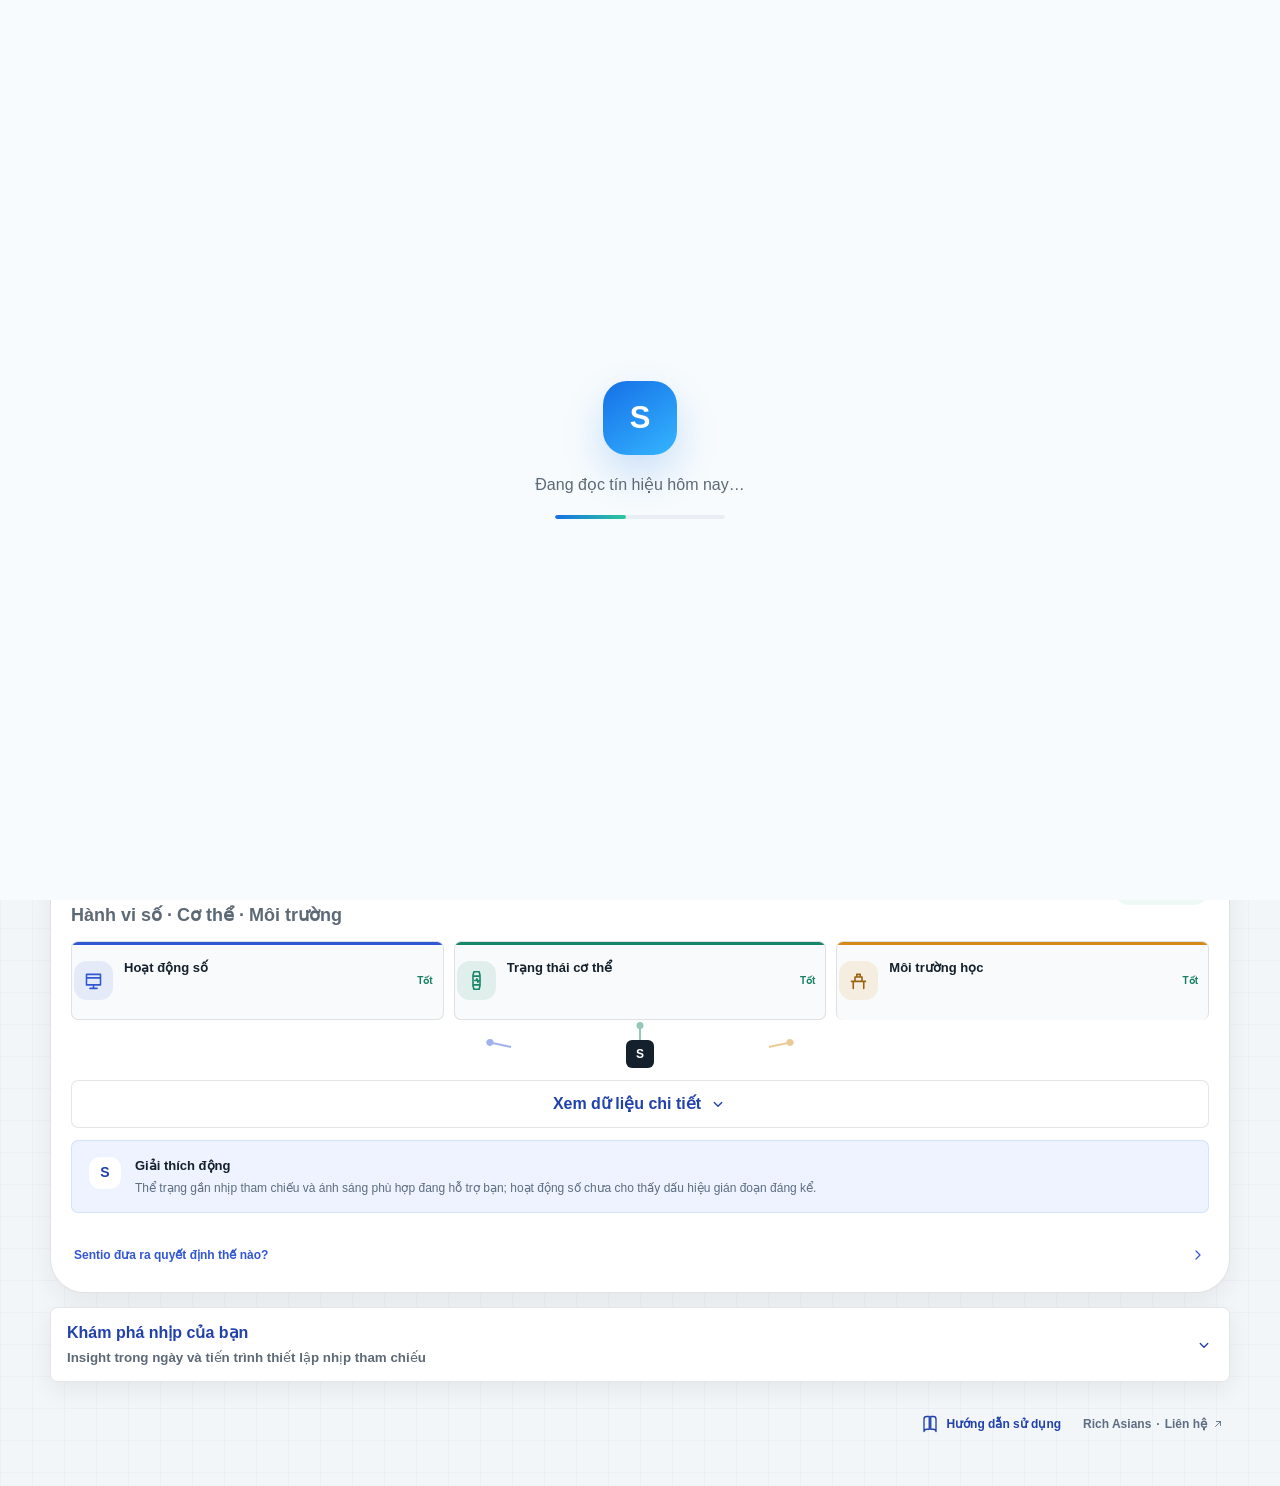
==== commit 2dde1d4d: "style: refine presentation typography" ====
--- a/release/sentio.html
+++ b/release/sentio.html
@@ -1,13 +1,15 @@
-<!doctype html>
-<html lang="vi">
-<head>
-  <meta charset="utf-8">
-  <meta name="viewport" content="width=device-width, initial-scale=1, viewport-fit=cover">
-  <meta name="theme-color" content="#f6f7ff">
-  <meta name="description" content="Sentio — Study when you're ready.">
-  <title>Sentio — Study when you're ready</title>
-  <style>
-:root {
+<!doctype html>
+<html lang="vi">
+<head>
+  <meta charset="utf-8">
+  <meta name="viewport" content="width=device-width, initial-scale=1, viewport-fit=cover">
+  <meta name="theme-color" content="#f6f7ff">
+  <meta name="description" content="Sentio — Study when you're ready.">
+  <title>Sentio — Study when you're ready</title>
+  <style>
+:root {
+  --font-ui: "Aptos", "Segoe UI Variable Text", "Segoe UI", "Noto Sans", Arial, sans-serif;
+  --font-display: "Aptos Display", "Segoe UI Variable Display", "Aptos", "Segoe UI", "Noto Sans", Arial, sans-serif;
   --bg: #f6f7ff;
   --surface: rgba(255,255,255,.86);
   --surface-solid: #fff;
@@ -31,17 +33,21 @@
 * { box-sizing: border-box; }
 [hidden] { display: none !important; }
 html { scroll-behavior: smooth; }
-body {
+body {
   margin: 0;
   min-width: 320px;
   min-height: 100vh;
   color: var(--text);
   background: var(--bg);
-  font-family: -apple-system, BlinkMacSystemFont, "Segoe UI", Arial, "Noto Sans", "Noto Sans CJK SC", sans-serif;
+  font-family: var(--font-ui);
+  font-size: 16px;
+  line-height: 1.5;
+  font-feature-settings: "kern" 1, "liga" 1, "tnum" 1;
+  text-rendering: optimizeLegibility;
   -webkit-font-smoothing: antialiased;
   overflow-x: hidden;
 }
-button, select { font: inherit; }
+button, select { font: inherit; }
 button { color: inherit; }
 button, select { -webkit-tap-highlight-color: transparent; }
 button:focus-visible, select:focus-visible { outline: 3px solid rgba(111,99,246,.25); outline-offset: 3px; }
@@ -4388,4563 +4394,4925 @@
   .weekly-print-report .print-report-footer { border-top: 1px solid #dce6f0; padding-top: 12px; font-size: 10px; }
 }
 
-  </style>
-</head>
-<body>
-  <div class="startup-overlay" id="startupOverlay" aria-live="polite">
-    <div class="startup-mark">S</div>
-    <p id="startupLabel">Đang đọc tín hiệu hôm nay…</p>
-    <div class="startup-line"><i></i></div>
-  </div>
-
-  <section class="onboarding-flow" id="onboardingFlow" aria-hidden="true" role="dialog" aria-modal="true" aria-labelledby="onboardingTitle">
-    <div class="onboarding-card">
-      <header class="onboarding-heading">
-        <div>
-          <span class="card-label">Thiết lập Sentio</span>
-          <h2 id="onboardingTitle">Bắt đầu với nhịp của riêng bạn</h2>
-        </div>
-        <span id="onboardingStepLabel" aria-live="polite">Bước 1 / 3</span>
-      </header>
-
-      <div class="onboarding-progress" aria-hidden="true"><i id="onboardingProgressBar" style="width:33.333%"></i></div>
-
-      <div class="onboarding-step active" data-onboarding-step="1">
-        <span class="onboarding-step-kicker">Nhịp tham chiếu cá nhân trong 7 ngày</span>
-        <h3>Sentio cần thời gian để hiểu điều gì là bình thường với bạn.</h3>
-        <p data-i18n="productDefinition">Sentio kết hợp hành vi số, trạng thái cơ thể và môi trường học để đề xuất bước tiếp theo phù hợp.</p>
-        <p>Trong 7 ngày đầu, hệ thống học nhịp sinh hoạt, cách bạn tập trung và điều kiện góc học. Điểm sẵn sàng sẽ được so với chính nhịp thường ngày của bạn, không phải một chuẩn chung.</p>
-        <div class="onboarding-principles">
-          <div><strong>Ngày 1–7</strong><small>Điểm số là ước tính và sẽ rõ dần khi có thêm dữ liệu.</small></div>
-          <div><strong>Sau ngày 7</strong><small>Gợi ý dựa trên nhịp tham chiếu cá nhân đã đủ độ phủ.</small></div>
-        </div>
-      </div>
-
-      <div class="onboarding-step" data-onboarding-step="2" hidden>
-        <span class="onboarding-step-kicker">Chọn nguồn dữ liệu</span>
-        <h3>Kết nối những tín hiệu bạn thấy phù hợp.</h3>
-        <p>Mỗi nguồn đều có thể bật hoặc tắt riêng. Sentio vẫn hoạt động khi thiếu một nguồn và sẽ nói rõ mức độ tin cậy của quyết định.</p>
-        <div class="onboarding-source-list">
-          <button type="button" class="onboarding-source" data-onboarding-source="digital" aria-pressed="true">
-            <span class="source-icon browser-icon" aria-hidden="true"><svg viewBox="0 0 24 24"><path d="M4 5h16v12H4zM8 21h8M12 17v4M4 9h16"/></svg></span>
-            <span><strong>Hành vi số</strong><small>Bản web theo dõi chuyển tab và mức tập trung trong phiên đang mở.</small></span>
-            <span class="source-state good" id="setupDigitalStatus">Sẵn sàng trong phiên</span>
-          </button>
-          <button type="button" class="onboarding-source" data-onboarding-source="body" aria-pressed="false">
-            <span class="source-icon wearable-icon" aria-hidden="true"><svg viewBox="0 0 24 24"><path d="M9 2h6l1 4v12l-1 4H9l-1-4V6l1-4Zm-1 5h8M8 17h8"/><path d="M10 12h1.4l1-2 1.2 4 1-2H16"/></svg></span>
-            <span><strong>Trạng thái cơ thể</strong><small>Ứng dụng sức khỏe cần kết nối qua điện thoại; bản web chỉ mô phỏng bước kết nối.</small></span>
-            <span class="source-state" id="setupBodyStatus">Cần ứng dụng điện thoại</span>
-          </button>
-          <button type="button" class="onboarding-source" data-onboarding-source="environment" aria-pressed="false">
-            <span class="source-icon desk-icon" aria-hidden="true"><svg viewBox="0 0 24 24"><path d="M4 13h16M6 13v8M18 13v8M8 13V8h8v5M10 8V5h4v3"/></svg></span>
-            <span><strong>Môi trường học</strong><small>ESP32 tương thích có thể ghép đôi bằng Web Bluetooth trên trình duyệt hỗ trợ.</small></span>
-            <span class="source-state" id="setupEnvironmentStatus">Chưa ghép đôi</span>
-          </button>
-        </div>
-      </div>
-
-      <div class="onboarding-step" data-onboarding-step="3" hidden>
-        <span class="onboarding-step-kicker">Tên và quyền riêng tư</span>
-        <h3>Hoàn tất hồ sơ cá nhân của bạn.</h3>
-        <label class="onboarding-field" for="onboardingName">
-          <span>Tên hiển thị</span>
-          <input id="onboardingName" name="onboardingName" type="text" autocomplete="name" maxlength="40" placeholder="Tên bạn muốn Sentio gọi">
-        </label>
-        <label class="privacy-consent-row" for="privacyConsent">
-          <input id="privacyConsent" type="checkbox">
-          <span><strong>Tôi đồng ý cho Sentio dùng các tín hiệu đã chọn để tạo nhịp tham chiếu và gợi ý cá nhân.</strong><small>Bạn có thể rút quyền từng nguồn hoặc xóa dữ liệu bất cứ lúc nào trong Cài đặt.</small></span>
-        </label>
-        <div class="privacy-summary">
-          <strong>Tóm tắt quyền riêng tư</strong>
-          <p>Dữ liệu thô được xử lý tại nguồn khi có thể. Prototype chỉ lưu cục bộ các chỉ số tổng hợp cần thiết cho trải nghiệm, không công khai dữ liệu sinh trắc học.</p>
-        </div>
-        <p class="onboarding-action-hint" id="onboardingActionHint" aria-live="polite">Nhập tên và chọn ô đồng ý để bắt đầu.</p>
-      </div>
-
-      <footer class="onboarding-footer">
-        <button class="secondary-button" id="onboardingBack" type="button" hidden>Quay lại</button>
-        <div class="onboarding-footer-actions">
-          <button class="text-link" id="previewDashboard" type="button" data-i18n="previewDemo">Xem bản demo trước</button>
-          <button class="primary-button" id="onboardingNext" type="button"><span id="onboardingNextLabel">Chọn nguồn dữ liệu</span></button>
-          <button class="primary-button" id="completeOnboarding" type="button" aria-describedby="onboardingActionHint" hidden><span data-i18n="startSevenDays">Bắt đầu 7 ngày thiết lập nhịp</span></button>
-        </div>
-      </footer>
-    </div>
-  </section>
-
-  <section class="morning-checkin" id="morningCheckin" aria-hidden="true" role="dialog" aria-modal="true" aria-labelledby="checkinGreeting">
-    <div class="checkin-card">
-      <span class="checkin-kicker" data-i18n="quickCheckin">Check-in nhanh</span>
-      <h2 id="checkinGreeting">Bạn cảm thấy thế nào hôm nay?</h2>
-      <p data-i18n="checkinHelp">Một chạm giúp Sentio hiểu trạng thái chủ quan của bạn tốt hơn.</p>
-      <div class="checkin-options">
-        <button type="button" data-mood="great"><span aria-hidden="true"><svg viewBox="0 0 24 24"><circle cx="12" cy="12" r="9"/><path d="M8 10h.01M16 10h.01M8.5 14c1 1.5 2.2 2 3.5 2s2.5-.5 3.5-2"/></svg></span><strong data-i18n="moodGreat">Rất ổn</strong></button>
-        <button type="button" data-mood="okay"><span aria-hidden="true"><svg viewBox="0 0 24 24"><circle cx="12" cy="12" r="9"/><path d="M8 10h.01M16 10h.01M9 15h6"/></svg></span><strong data-i18n="moodOkay">Bình thường</strong></button>
-        <button type="button" data-mood="tired"><span aria-hidden="true"><svg viewBox="0 0 24 24"><circle cx="12" cy="12" r="9"/><path d="m7.5 10 2 1 2-1M14 10h3M9 16c1.8-1.3 4.2-1.3 6 0"/></svg></span><strong data-i18n="moodTired">Hơi mệt</strong></button>
-      </div>
-      <button class="checkin-skip" id="skipCheckin" type="button" data-i18n="skipForNow">Để sau</button>
-    </div>
-  </section>
-  <div class="ambient ambient-a" aria-hidden="true"></div>
-  <div class="ambient ambient-b" aria-hidden="true"></div>
-  <div class="ambient ambient-c" aria-hidden="true"></div>
-
-  <div class="app" id="app">
-    <header class="topbar">
-      <button class="brand" type="button" data-view-link="today" aria-label="Sentio home">
-        <span class="brand-logo-box" aria-hidden="true">
-          <img class="brand-logo-image" src="[data-uri]" alt="Sentio logo">
-        </span>
-        <span class="brand-copy">
-          <strong>Sentio</strong>
-          <small data-i18n="tagline">Study when you're ready.</small>
-          <small class="brand-team" data-i18n="brandByTeam">by Rich Asians</small>
-        </span>
-      </button>
-
-      <div class="top-actions">
-        <button class="film-button" id="filmButton" type="button" aria-label="Trình diễn Sentio" title="Trình diễn Sentio">
-          <svg viewBox="0 0 24 24" aria-hidden="true"><path d="M8 5v14l11-7Z"/></svg>
-          <span data-i18n="filmMode">Trình diễn Sentio</span>
-        </button>
-        <button class="icon-button" id="settingsButton" type="button" aria-label="Settings" title="Settings">
-          <svg viewBox="0 0 24 24" aria-hidden="true"><path d="M12 8.3a3.7 3.7 0 1 0 0 7.4 3.7 3.7 0 0 0 0-7.4Zm8.7 3.7c0-.6-.1-1.2-.2-1.8l-2.1-.8a7.6 7.6 0 0 0-.7-1.2l.4-2.2A9.6 9.6 0 0 0 15 4.2l-1.7 1.4a7.4 7.4 0 0 0-1.4 0l-1.7-1.4A9.6 9.6 0 0 0 7.1 6l.4 2.2c-.3.4-.5.8-.7 1.2l-2.1.8A9.8 9.8 0 0 0 4.5 12c0 .6.1 1.2.2 1.8l2.1.8c.2.4.4.8.7 1.2L7.1 18a9.6 9.6 0 0 0 3.1 1.8l1.7-1.4a7.4 7.4 0 0 0 1.4 0l1.7 1.4a9.6 9.6 0 0 0 3.1-1.8l-.4-2.2c.3-.4.5-.8.7-1.2l2.1-.8c.1-.6.2-1.2.2-1.8Z"/></svg>
-        </button>
-      </div>
-    </header>
-
-    <main class="main">
-      <section class="view active" data-view="today" id="todayView">
-        <div class="hero-row reveal">
-          <div>
-            <p class="eyebrow" id="dateLabel">Thứ Ba, 21 tháng 7</p>
-            <h1><span id="greetingText">Chào buổi chiều</span>, <span id="profileName">Bạn</span> <span class="greeting-mark" aria-hidden="true"><svg viewBox="0 0 24 24"><path d="m12 3 .8 3.2L16 7l-3.2.8L12 11l-.8-3.2L8 7l3.2-.8L12 3ZM18 12l.6 2.4L21 15l-2.4.6L18 18l-.6-2.4L15 15l2.4-.6L18 12Z"/></svg></span></h1>
-            <p class="subcopy" data-i18n="companionIntro">Sentio đã lắng nghe nhịp hôm nay và chọn một bước tiếp theo cho bạn.</p>
-          </div>
-          <button class="profile-pill" id="profileButton" type="button" aria-haspopup="dialog" aria-controls="profileSheet" aria-expanded="false">
-            <span class="avatar" id="profileAvatar">B</span>
-            <span>
-              <strong id="profilePillName">Bạn</strong>
-              <small id="profileModeLabel">Đang huấn luyện</small>
-            </span>
-            <svg viewBox="0 0 24 24" aria-hidden="true"><path d="m7 10 5 5 5-5"/></svg>
-          </button>
-        </div>
-
-        <section class="training-banner reveal" id="trainingBanner" aria-labelledby="trainingDayLabel">
-          <div class="training-banner-copy">
-            <span class="card-label">Sentio đang học nhịp của bạn</span>
-            <strong id="trainingDayLabel">Ngày 1 / 7</strong>
-            <p id="trainingBannerText">Điểm sẵn sàng hôm nay là ước tính ban đầu. Mỗi ngày có thêm dữ liệu sẽ giúp gợi ý sát với nhịp của riêng bạn hơn.</p>
-          </div>
-          <div class="training-banner-status">
-            <div class="training-progress" aria-hidden="true"><i id="trainingProgressBar" style="width:14.29%"></i></div>
-            <small id="trainingCoverage">Độ phủ dữ liệu: 1 / 7 ngày</small>
-          </div>
-          <button class="secondary-button" id="openTrainingButton" type="button">Xem quá trình học</button>
-        </section>
-
-        <div class="dashboard-grid">
-          <article class="readiness-card reveal delay-1" id="readinessCard">
-            <div class="score-panel">
-              <div class="score-ring-wrap decision-dial" id="decisionDial" role="meter" aria-label="Điểm sẵn sàng" aria-valuemin="0" aria-valuemax="100" aria-valuenow="92" style="--score:92">
-                <div class="dial-spectrum" aria-hidden="true"></div>
-                <span class="dial-marker" aria-hidden="true"></span>
-                <svg class="score-ring legacy-progress" viewBox="0 0 200 200" aria-hidden="true">
-                  <circle class="ring-progress" id="ringProgress" cx="100" cy="100" r="79"></circle>
-                </svg>
-                <div class="score-center">
-                  <span class="score-number" id="scoreNumber">92</span>
-                  <span class="score-out-of">/100</span>
-                </div>
-              </div>
-              <div class="dial-zones" aria-label="Các vùng quyết định">
-                <span class="recover"><i></i><small>Nghỉ</small></span>
-                <span class="light"><i></i><small>Học nhẹ</small></span>
-                <span class="deep"><i></i><small>Tập trung sâu</small></span>
-              </div>
-              <div class="score-meta">
-                <span class="status-badge ready" id="statusBadge">Sẵn sàng học sâu</span>
-                <span class="score-delta" id="scoreDelta">+12 so với hôm qua</span><span class="updated"><i></i><span data-i18n="justUpdated">Vừa cập nhật</span></span>
-              </div>
-            </div>
-
-            <div class="decision-panel">
-              <div class="decision-kicker">
-                <span class="sparkle" aria-hidden="true"><svg viewBox="0 0 24 24"><path d="m12 3 1.2 5.8L19 10l-5.8 1.2L12 17l-1.2-5.8L5 10l5.8-1.2L12 3Z"/></svg></span>
-                <span data-i18n="todaysDecision">Quyết định hôm nay</span>
-              </div>
-              <h2 id="recommendationTitle">Tiếp tục học — đây là lúc phù hợp.</h2>
-              <p id="recommendationText">Thể trạng và góc học đang ổn. Hãy dành 45 phút cho việc cần nhiều tập trung nhất.</p>
-              <div class="decision-confidence">
-                <span data-i18n="decisionConfidence">Độ tin cậy của quyết định</span>
-                <strong id="confidenceValue">92%</strong>
-                <div class="confidence-track"><i id="confidenceBar" style="width:92%"></i></div>
-              </div>
-              <div class="action-row single-action">
-                <button class="primary-button" id="primaryAction" type="button">
-                  <span id="primaryActionText">Bắt đầu phiên tập trung</span>
-                  <svg viewBox="0 0 24 24" aria-hidden="true"><path d="m9 18 6-6-6-6"/></svg>
-                </button>
-                <button class="secondary-button" id="whyButton" type="button" data-i18n="whyThis">Vì sao?</button>
-              </div>
-            </div>
-          </article>
-
-          <aside class="source-card reveal delay-2">
-            <div class="section-title-row">
-              <div>
-                <span class="card-label" data-i18n="behindDecision">Đứng sau quyết định</span>
-                <h2 data-i18n="threeSignalsHuman">Hành vi số · Cơ thể · Môi trường</h2>
-              </div>
-              <span class="sync-chip"><i></i><span data-i18n="synced">Đã đồng bộ</span></span>
-            </div>
-
-            <div class="source-list">
-              <button class="source-item" type="button" data-source="browser">
-                <span class="source-icon browser-icon" aria-hidden="true">
-                  <svg viewBox="0 0 24 24"><path d="M4 5h16v12H4zM8 21h8M12 17v4M4 9h16"/></svg>
-                </span>
-                <span class="source-copy">
-                  <strong data-i18n="digitalActivity">Hoạt động số</strong>
-                  <small id="browserDetail">94% tập trung · 3 lần chuyển tab</small>
-                </span>
-                <span class="source-impact neutral" id="browserImpact">Gần nhịp tham chiếu</span>
-                <span class="source-state good" id="browserState" data-i18n="good">Tốt</span>
-              </button>
-
-              <button class="source-item" type="button" data-source="wearable" id="wearableSourceButton">
-                <span class="source-icon wearable-icon" aria-hidden="true">
-                  <svg viewBox="0 0 24 24"><path d="M9 2h6l1 4v12l-1 4H9l-1-4V6l1-4Zm-1 5h8M8 17h8"/><path d="M10 12h1.4l1-2 1.2 4 1-2H16"/></svg>
-                </span>
-                <span class="source-copy">
-                  <strong data-i18n="bodyStatus">Trạng thái cơ thể</strong>
-                  <small id="wearableDetail">Health app linked · ngủ 7h32 · nhịp tim ổn định</small>
-                </span>
-                <span class="source-impact positive" id="wearableImpact">Hỗ trợ readiness</span>
-                <span class="source-state good" id="wearableState" data-i18n="good">Tốt</span>
-              </button>
-
-              <button class="source-item" type="button" data-source="environment">
-                <span class="source-icon desk-icon" aria-hidden="true">
-                  <svg viewBox="0 0 24 24"><path d="M4 13h16M6 13v8M18 13v8M8 13V8h8v5M10 8V5h4v3"/></svg>
-                </span>
-                <span class="source-copy">
-                  <strong data-i18n="studyEnvironment">Môi trường học</strong>
-                  <small id="deskDetail">410 lux · có mặt tại bàn</small>
-                </span>
-                <span class="source-impact positive" id="deskImpact">Điều kiện phù hợp</span>
-                <span class="source-state good" id="deskState" data-i18n="good">Tốt</span>
-              </button>
-            </div>
-
-            <div class="signal-convergence" aria-hidden="true">
-              <span class="signal-path digital"><i></i></span>
-              <span class="signal-path body"><i></i></span>
-              <span class="signal-path environment"><i></i></span>
-              <b>S</b>
-            </div>
-
-            <button class="signal-detail-toggle" id="toggleSignals" type="button" aria-expanded="false">
-              <span data-i18n="showSignalDetails">Xem dữ liệu chi tiết</span>
-              <svg viewBox="0 0 24 24" aria-hidden="true"><path d="m7 10 5 5 5-5"/></svg>
-            </button>
-
-            <div class="fusion-summary" id="fusionSummary" role="status" aria-live="polite">
-              <span class="fusion-mark" aria-hidden="true">S</span>
-              <div>
-                <strong data-i18n="dynamicReasoningLabel">Giải thích động</strong>
-                <p id="fusionSummaryText">Thể trạng gần nhịp tham chiếu và ánh sáng phù hợp đang hỗ trợ bạn; hoạt động số chưa cho thấy dấu hiệu gián đoạn đáng kể.</p>
-              </div>
-            </div>
-
-            <button class="text-link" id="howItWorksButton" type="button">
-              <span data-i18n="howItWorks">Sentio đưa ra quyết định thế nào?</span>
-              <svg viewBox="0 0 24 24" aria-hidden="true"><path d="m9 18 6-6-6-6"/></svg>
-            </button>
-          </aside>
-        </div>
-
-        <button class="insight-toggle reveal delay-3" id="toggleInsights" type="button" aria-expanded="false" aria-controls="companionInsights">
-          <span><strong data-i18n="exploreRhythm">Khám phá nhịp của bạn</strong><small data-i18n="exploreRhythmHelp">Insight trong ngày và tiến trình thiết lập nhịp tham chiếu</small></span>
-          <svg viewBox="0 0 24 24" aria-hidden="true"><path d="m7 10 5 5 5-5"/></svg>
-        </button>
-
-        <section class="companion-grid reveal delay-3" id="companionInsights" hidden>
-          <article class="daily-story-card">
-            <div class="section-title-row">
-              <div>
-                <span class="card-label" data-i18n="todayStory">Câu chuyện hôm nay</span>
-                <h2 data-i18n="whatSentioNoticed">Sentio đã nhận thấy gì?</h2>
-              </div>
-              <span class="story-orb" aria-hidden="true">✦</span>
-            </div>
-            <ul class="story-list" id="storyList"></ul>
-            <p class="story-conclusion" id="insightText">Bạn thường giữ tập trung lâu hơn vào buổi tối khi đã tắt thông báo điện thoại.</p>
-          </article>
-
-          <article class="baseline-card">
-            <div class="section-title-row">
-              <div>
-                <span class="card-label" data-i18n="personalBaselineLabel">Nhịp tham chiếu cá nhân</span>
-                <h2 data-i18n="learningYou">Sentio đang học nhịp của bạn</h2>
-              </div>
-              <span class="baseline-status" id="baselineStatus">Đã thiết lập</span>
-            </div>
-            <div class="baseline-progress-row">
-              <strong id="baselineDay">Ngày 7 / 7</strong>
-              <span id="baselineAccuracy">Độ chính xác đang cải thiện</span>
-            </div>
-            <div class="baseline-progress"><i id="baselineProgressBar" style="width:100%"></i></div>
-            <div class="decision-timeline">
-              <div><span>07:30</span><strong data-i18n="timelineWake">Thức dậy</strong></div>
-              <i>→</i>
-              <div><span>08:10</span><strong data-i18n="timelineSync">Đồng bộ cơ thể</strong></div>
-              <i>→</i>
-              <div><span>08:15</span><strong data-i18n="timelineSense">Nhận diện môi trường</strong></div>
-              <i>→</i>
-              <div><span>08:16</span><strong data-i18n="timelineDecision">Tạo quyết định</strong></div>
-            </div>
-          </article>
-        </section>
-      </section>
-
-      <section class="view" data-view="focus" id="focusView">
-        <div class="view-heading reveal">
-          <div>
-            <p class="eyebrow" data-i18n="currentMission">Nhiệm vụ hiện tại</p>
-            <h1 data-i18n="stayWithOneThing">Ở lại với một việc.</h1>
-            <p class="subcopy" id="focusSubtitle">Sentio sẽ theo dõi nhẹ nhàng và chỉ nhắc khi thực sự cần.</p>
-          </div>
-          <span class="live-pill"><i></i><span data-i18n="live">Trực tiếp</span></span>
-        </div>
-
-        <div class="focus-layout">
-          <article class="timer-card reveal delay-1">
-            <div class="task-row">
-              <label for="taskSelect" data-i18n="currentTask">Việc đang làm</label>
-              <select id="taskSelect">
-                <option value="reading" data-i18n-option="reading">Đọc và ôn nhẹ</option>
-                <option value="coding" data-i18n-option="coding">Lập trình</option>
-                <option value="economics" data-i18n-option="economics">Kinh tế học</option>
-                <option value="language" data-i18n-option="languageStudy">Ngoại ngữ</option>
-              </select>
-            </div>
-
-            <div class="timer-orbit" id="timerOrbit">
-              <span class="orbit-dot dot-a"></span>
-              <span class="orbit-dot dot-b"></span>
-              <span class="orbit-dot dot-c"></span>
-              <div class="timer-display" id="timerDisplay">45:00</div>
-              <small id="timerLabel" data-i18n="readyWhenYouAre">Bắt đầu khi bạn sẵn sàng</small>
-            </div>
-
-            <div class="timer-controls">
-              <button class="round-button" id="resetTimer" type="button" aria-label="Reset timer">
-                <svg viewBox="0 0 24 24" aria-hidden="true"><path d="M4 4v6h6M5.4 15a8 8 0 1 0 .8-8L4 10"/></svg>
-              </button>
-              <button class="play-button" id="playTimer" type="button" aria-label="Start timer">
-                <svg class="play-symbol" viewBox="0 0 24 24" aria-hidden="true"><path d="m9 6 9 6-9 6V6Z"/></svg>
-                <svg class="pause-symbol" viewBox="0 0 24 24" aria-hidden="true"><path d="M8 6h3v12H8zM13 6h3v12h-3z"/></svg>
-              </button>
-              <button class="round-button" id="finishTimer" type="button" aria-label="Finish session">
-                <svg viewBox="0 0 24 24" aria-hidden="true"><path d="m5 12 4 4L19 6"/></svg>
-              </button>
-            </div>
-          </article>
-
-          <aside class="live-monitor reveal delay-2">
-            <div class="section-title-row">
-              <div>
-                <span class="card-label" data-i18n="gentleAccountability">Theo dõi cam kết nhẹ nhàng</span>
-                <h2 data-i18n="sentioKeepsWatch">Sentio giữ nhịp cùng bạn</h2>
-              </div>
-            </div>
-
-            <div class="monitor-stat">
-              <span data-i18n="continuityEstimate">Ước tính duy trì tập trung</span>
-              <strong id="liveFocusValue">94%</strong>
-              <div class="progress-track"><i id="liveFocusBar" style="width:94%"></i></div>
-            </div>
-            <div class="monitor-grid">
-              <div><span data-i18n="pageDepartures">Lần rời trang</span><strong id="liveTabsValue">3</strong></div>
-              <div><span data-i18n="light">Ánh sáng</span><strong id="liveLightValue">410 lux</strong></div>
-              <div><span data-i18n="presence">Có mặt</span><strong id="livePresenceValue" data-i18n="detected">Có</strong></div>
-              <div><span data-i18n="bodyState">Thể trạng</span><strong id="liveBodyValue" data-i18n="stable">Ổn định</strong></div>
-            </div>
-
-            <div class="nudge-card" id="nudgeCard" role="status" aria-live="polite" aria-atomic="true">
-              <span class="nudge-emoji" aria-hidden="true"><svg viewBox="0 0 24 24"><path d="M19 4C11 4 6 8 6 15c0 2.2 1.8 4 4 4 7 0 9-7 9-15ZM5 21c2-6 6-10 11-13"/></svg></span>
-              <div>
-                <strong id="nudgeTitle">Mọi thứ đang ổn.</strong>
-                <p id="nudgeText">Sentio sẽ không làm phiền khi bạn đang tập trung tốt.</p>
-                <small id="nudgeReason">Chuyển tab, ánh sáng và trạng thái cơ thể vẫn trong nhịp thường ngày của bạn.</small>
-              </div>
-              <div class="nudge-actions">
-                <button id="nudgeAction" type="button">Tiếp tục tập trung</button>
-                <button class="text-link" id="nudgeDismiss" type="button">Bỏ qua</button>
-              </div>
-            </div>
-
-            <section class="attention-log" aria-labelledby="attentionLogTitle">
-              <div class="section-title-row compact">
-                <div>
-                  <span class="card-label">Dòng sự kiện</span>
-                  <h3 id="attentionLogTitle">Những thay đổi đáng chú ý</h3>
-                </div>
-              </div>
-              <ol id="focusEventTimeline" aria-live="polite"></ol>
-              <p id="focusEventEmpty">Chưa có thay đổi nào cần bạn chú ý. Sentio đang theo dõi nhẹ nhàng ở nền.</p>
-            </section>
-          </aside>
-        </div>
-      </section>
-
-      <section class="view" data-view="progress" id="progressView">
-        <div class="view-heading reveal">
-          <div>
-            <p class="eyebrow" data-i18n="thisWeek">Tuần này</p>
-            <h1 data-i18n="progressTitleNew">Bạn đang học đúng nhịp hơn.</h1>
-            <p class="subcopy" data-i18n="progressSubtitleNew">Những thay đổi nhỏ trong quá trình học, không phải lời hứa về điểm số.</p>
-          </div>
-          <div class="progress-heading-actions">
-            <span class="week-chip"><span id="weekRange">15–21 tháng 7</span><small> · 7 <span data-i18n="days">ngày</span></small></span>
-            <div class="report-export-actions" aria-label="Xuất báo cáo tuần">
-              <button class="secondary-button compact-button" id="exportWeeklyPdf" type="button">
-                <svg viewBox="0 0 24 24" aria-hidden="true"><path d="M6 2h9l4 4v16H6zM14 2v5h5M9 13h6M9 17h6"/></svg>
-                <span data-i18n="exportWeeklyPdf">Lưu PDF</span>
-              </button>
-              <button class="secondary-button compact-button" id="exportWeeklyPng" type="button">
-                <svg viewBox="0 0 24 24" aria-hidden="true"><rect x="3" y="4" width="18" height="16" rx="2"/><circle cx="9" cy="10" r="2"/><path d="m4 18 5-5 4 4 3-3 4 4"/></svg>
-                <span data-i18n="exportWeeklyPng">Tải ảnh PNG</span>
-              </button>
-            </div>
-          </div>
-        </div>
-
-        <div class="weekly-summary-grid reveal delay-1">
-          <article class="weekly-hero-card">
-            <span class="card-label" data-i18n="biggestChange">Thay đổi nổi bật nhất</span>
-            <strong id="changeHeadline">Ít bị ngắt quãng hơn</strong>
-            <div class="weekly-change-value"><span id="beforeValue">9</span><i>→</i><span id="afterValue">3</span></div>
-            <small id="beforeLabel">lần gián đoạn / phiên</small>
-            <p id="progressNote">Bạn không cần ép mình ngồi lâu hơn; điều thay đổi là bắt đầu vào lúc phù hợp và ít bị kéo khỏi bài học.</p>
-          </article>
-
-          <article class="weekly-stat-card">
-            <span class="card-label" data-i18n="averageReadiness">Điểm sẵn sàng trung bình</span>
-            <strong id="weeklyAverage">84</strong>
-            <small id="trendValue">+12%</small>
-          </article>
-
-          <article class="weekly-stat-card">
-            <span class="card-label" data-i18n="consistentDays">Ngày giữ đúng nhịp</span>
-            <strong id="consistentDaysValue">6</strong>
-            <small data-i18n="outOfSeven">trên 7 ngày</small>
-          </article>
-        </div>
-
-        <section class="weekly-wins-grid reveal delay-2" id="weeklyWinsGrid" aria-labelledby="weeklyWinsTitle">
-          <h2 class="sr-only" id="weeklyWinsTitle">Những tiến bộ trong tuần</h2>
-          <article class="weekly-win-card">
-            <span class="card-label">Ít gián đoạn hơn</span>
-            <strong id="weeklyInterruptions">3 lần / phiên</strong>
-            <p>Số lần bị kéo khỏi việc đang làm đã giảm so với tuần trước.</p>
-            <small>So với nhịp tham chiếu cá nhân, không so với người khác.</small>
-          </article>
-          <article class="weekly-win-card">
-            <span class="card-label">Giữ đúng nhịp</span>
-            <strong id="weeklyRhythm">6 / 7 ngày</strong>
-            <p>Bạn bắt đầu việc cần tập trung vào những thời điểm cơ thể và môi trường phù hợp hơn.</p>
-            <small>Một chuỗi ổn định, không phải mục tiêu phải hoàn hảo.</small>
-          </article>
-          <article class="weekly-win-card">
-            <span class="card-label">Dừng đúng lúc</span>
-            <strong id="weeklyHealthyStops">2 lần</strong>
-            <p>Bạn đã kết thúc phiên khi mức tập trung giảm, thay vì cố kéo dài trong mệt mỏi.</p>
-            <small>Phục hồi hợp lý cũng là một phần của tiến bộ.</small>
-          </article>
-        </section>
-
-        <section class="history-card readiness-trend-card reveal delay-2" aria-labelledby="readinessTrendTitle">
-          <div class="section-title-row">
-            <div>
-              <span class="card-label" data-i18n="readinessTrendLabel">Readiness Score 7 ngày</span>
-              <h2 id="readinessTrendTitle" data-i18n="readinessTrendTitle">Xu hướng từ các phiên đã hoàn thành</h2>
-            </div>
-            <div class="trend-card-badges">
-              <span class="data-source-chip" id="trendDataSource">Dữ liệu phiên thật</span>
-              <span class="trend-up" id="historyTrend">Ổn định hơn</span>
-            </div>
-          </div>
-          <div class="trend-chart-summary" aria-label="Tóm tắt dữ liệu biểu đồ">
-            <div><span data-i18n="chartAverage">Trung bình</span><strong id="trendAverageScore">—</strong></div>
-            <div><span data-i18n="chartSessions">Phiên hợp lệ</span><strong id="trendSessionCount">0</strong></div>
-            <div><span data-i18n="chartActiveDays">Ngày có dữ liệu</span><strong id="trendActiveDays">0 / 7</strong></div>
-          </div>
-          <div class="chart-wrap readiness-chart" id="readinessChartWrap" role="img" aria-label="Biểu đồ Readiness Score trong 7 ngày">
-            <svg id="trendChart" viewBox="0 0 700 320" aria-hidden="true">
-              <defs>
-                <linearGradient id="chartFill" x1="0" y1="0" x2="0" y2="1">
-                  <stop offset="0%" stop-color="#1768e5" stop-opacity=".24"/>
-                  <stop offset="100%" stop-color="#21b98a" stop-opacity=".02"/>
-                </linearGradient>
-              </defs>
-              <g class="chart-grid" id="chartGrid"></g>
-              <g class="chart-axis-labels" id="chartYAxisLabels"></g>
-              <path class="chart-area" id="chartArea"></path>
-              <line class="chart-average-line" id="chartAverageLine" x1="0" x2="0" y1="0" y2="0"></line>
-              <text class="chart-average-label" id="chartAverageLabel" x="0" y="0"></text>
-              <path class="chart-line" id="chartLine"></path>
-              <g id="chartDots"></g>
-              <g class="chart-axis-labels chart-x-labels" id="chartXAxisLabels"></g>
-            </svg>
-          </div>
-          <p class="chart-empty-state" id="chartEmptyState" hidden data-i18n="chartEmptyState">Hoàn thành một phiên có Readiness Score để bắt đầu biểu đồ.</p>
-          <div class="history-list" id="historyList" aria-label="Dữ liệu Readiness theo từng ngày"></div>
-          <h2 id="progressProfileTitle" class="sr-only">Nhịp học của bạn</h2>
-          <span id="afterLabel" class="sr-only"></span>
-        </section>
-
-        <section class="self-awareness-card reveal delay-3" id="selfAwarenessCard">
-          <div class="section-title-row">
-            <div>
-              <span class="card-label">Điều Sentio đang học được</span>
-              <h2>Những khuôn mẫu riêng trong nhịp của bạn</h2>
-            </div>
-          </div>
-          <ul class="self-awareness-insights" id="selfAwarenessInsights">
-            <li><strong>Bạn thường vào nhịp nhanh hơn khi ánh sáng ổn định.</strong><span>Quan sát từ các phiên trong tuần này; đây là mối liên hệ, không phải kết luận y khoa.</span></li>
-            <li><strong>Các phiên ít chuyển tab thường kết thúc đúng kế hoạch hơn.</strong><span>Sentio sẽ tiếp tục kiểm tra khuôn mẫu này khi nhịp tham chiếu đầy đủ hơn.</span></li>
-            <li><strong>Nghỉ sớm khi mệt giúp phiên tiếp theo ổn định hơn.</strong><span>Dừng đúng lúc được ghi nhận như một lựa chọn tích cực.</span></li>
-          </ul>
-        </section>
-      </section>
-
-      <section class="view film-view" data-view="film" id="filmView" aria-label="Sentio Film Mode">
-        <div class="film-stage" id="filmStage">
-          <section class="film-scene active" data-scene="system" id="sceneSystem" aria-hidden="false" aria-label="Scene 4: Sentio system">
-            <div class="scene-caption">
-              <span data-i18n="sceneFour">Cảnh 4</span>
-              <h1 data-i18n="whySentioExists">Đó là lý do Sentio được tạo ra.</h1>
-              <p data-i18n="systemSubtitle">Ba nhóm tín hiệu được kết hợp thành một quyết định dễ hiểu.</p>
-            </div>
-
-            <div class="system-flow">
-              <div class="input-stack">
-                <div class="flow-node browser-node">
-                  <span class="flow-icon"><svg viewBox="0 0 24 24"><path d="M4 5h16v12H4zM4 9h16M9 21h6M12 17v4"/></svg></span>
-                  <div><strong data-i18n="browserExtension">Browser Extension</strong><small data-i18n="browserFlow">Hành vi số và chuyển tab</small></div>
-                  <i class="pulse-dot"></i>
-                </div>
-                <div class="flow-node watch-node">
-                  <span class="flow-icon"><svg viewBox="0 0 24 24"><path d="M9 2h6l1 4v12l-1 4H9l-1-4V6l1-4Zm1 10h1.3l1-2 1.2 4 1-2H16"/></svg></span>
-                  <div><strong data-i18n="smartwatch">Smartwatch</strong><small data-i18n="watchFlow">Giấc ngủ, nhịp tim, HRV</small></div>
-                  <i class="pulse-dot"></i>
-                </div>
-                <div class="flow-node sensor-node">
-                  <span class="flow-icon"><svg viewBox="0 0 24 24"><path d="M4 13h16M6 13v8M18 13v8M8 13V8h8v5M10 8V5h4v3"/></svg></span>
-                  <div><strong>ESP32</strong><small data-i18n="sensorFlow">Có mặt, ánh sáng, môi trường</small></div>
-                  <i class="pulse-dot"></i>
-                </div>
-              </div>
-
-              <div class="flow-lines" aria-hidden="true">
-                <div class="flow-line line-a"><i></i></div>
-                <div class="flow-line line-b"><i></i></div>
-                <div class="flow-line line-c"><i></i></div>
-              </div>
-
-              <div class="engine-node">
-                <span class="engine-orbit orbit-one"></span>
-                <span class="engine-orbit orbit-two"></span>
-                <span class="engine-core">S</span>
-                <strong data-i18n="readinessEngine">Readiness Engine</strong>
-                <small data-i18n="personalBaseline">Học nhịp tham chiếu cá nhân</small>
-              </div>
-
-              <div class="flow-arrow"><i></i></div>
-
-              <div class="output-stack">
-                <div class="output-node score-output"><span>01</span><div><strong data-i18n="readinessScore">Điểm sẵn sàng</strong><small>0–100</small></div></div>
-                <div class="output-node suggestion-output"><span>02</span><div><strong data-i18n="personalSuggestion">Gợi ý cá nhân</strong><small data-i18n="rightNextStep">Bước tiếp theo phù hợp</small></div></div>
-                <div class="output-node account-output"><span>03</span><div><strong>Theo dõi cam kết</strong><small data-i18n="continuousCheck">Theo dõi và điều chỉnh</small></div></div>
-              </div>
-            </div>
-          </section>
-
-          <section class="film-scene" data-scene="people" id="scenePeople" aria-hidden="true" aria-label="Scene 5: Three profiles">
-            <div class="scene-caption compact">
-              <span data-i18n="sceneFive">Cảnh 5</span>
-              <h1 data-i18n="sameSystemDifferentAnswer">Cùng một hệ thống. Ba câu trả lời khác nhau.</h1>
-              <p data-i18n="peopleSubtitle">Mỗi người nhận một bước tiếp theo dựa trên trạng thái thật của họ.</p>
-              <small class="scene-demo-note" data-i18n="demoDisclosure">Kịch bản mô phỏng để minh họa cách Sentio ra quyết định; không phải kết quả nghiên cứu người dùng.</small>
-            </div>
-            <div class="people-grid" id="peopleGrid"></div>
-            <section class="person-case-study" id="personCaseStudy" tabindex="-1" aria-live="polite" aria-labelledby="caseStudyName" hidden></section>
-          </section>
-
-          <section class="film-scene" data-scene="week" id="sceneWeek" aria-hidden="true" aria-label="Scene 6: One week later">
-            <div class="scene-caption compact">
-              <span data-i18n="sceneSix">Cảnh 6</span>
-              <h1 data-i18n="oneWeekNoMagic">Một tuần sau — không có phép màu, chỉ có thói quen tốt hơn.</h1>
-              <p data-i18n="weekSubtitle">Ít trì hoãn hơn, bớt cảm giác tội lỗi và hiểu bản thân rõ hơn.</p>
-              <small class="scene-demo-note" data-i18n="demoDisclosure">Kịch bản mô phỏng để minh họa cách Sentio ra quyết định; không phải kết quả nghiên cứu người dùng.</small>
-            </div>
-            <div class="week-film-grid" id="weekFilmGrid"></div>
-            <div class="ethical-note"><span aria-hidden="true">✓</span><span data-i18n="noGradeClaim">Sentio không tuyên bố làm tăng điểm số; sản phẩm giúp cải thiện quá trình tự học.</span></div>
-          </section>
-
-          <section class="film-scene end-scene" data-scene="end" id="sceneEnd" aria-hidden="true" aria-label="Scene 7: Sentio ending">
-            <div class="end-logo">
-              <span class="end-logo-wrap" aria-hidden="true"><img class="end-logo-image" src="[data-uri]" alt="Sentio logo"></span>
-              <h1>Sentio</h1>
-              <p data-i18n="endValueProp">Học đúng lúc. Nghỉ đúng lúc. Hiểu nhịp của chính mình.</p>
-              <small class="end-tagline">Study when you're ready.</small>
-              <div class="team-credit" aria-label="Team Rich Asians">
-                <span class="team-credit-label" data-i18n="createdBy">Created by</span>
-                <strong data-i18n="builtByTeam">Rich Asians</strong>
-              </div>
-            </div>
-          </section>
-        </div>
-
-        <div class="film-controller" id="filmController" role="toolbar" aria-label="Film Mode scene controls">
-          <button class="controller-close" id="exitFilm" type="button" aria-label="Exit Film Mode" title="Exit Film Mode">
-            <svg viewBox="0 0 24 24"><path d="m6 6 12 12M18 6 6 18"/></svg>
-          </button>
-          <div class="scene-steps" role="group" aria-label="Choose a scene">
-            <button class="scene-step active" data-scene-target="system" type="button" aria-controls="sceneSystem"><span>4</span><small data-i18n="system">Hệ thống</small></button>
-            <button class="scene-step" data-scene-target="people" type="button" aria-controls="scenePeople"><span>5</span><small data-i18n="threeProfiles">3 nhân vật</small></button>
-            <button class="scene-step" data-scene-target="week" type="button" aria-controls="sceneWeek"><span>6</span><small data-i18n="oneWeek">1 tuần</small></button>
-            <button class="scene-step" data-scene-target="end" type="button" aria-controls="sceneEnd"><span>7</span><small data-i18n="ending">Kết</small></button>
-          </div>
-          <button class="controller-auto" id="toggleFilmAuto" type="button" aria-label="Tiếp tục trình diễn" title="Tiếp tục trình diễn" aria-pressed="false">
-            <svg class="auto-pause-icon" viewBox="0 0 24 24" aria-hidden="true"><path d="M9 5v14M15 5v14"/></svg>
-            <svg class="auto-play-icon" viewBox="0 0 24 24" aria-hidden="true"><path d="M8 5v14l11-7Z"/></svg>
-          </button>
-          <button class="next-scene" id="nextScene" type="button" aria-label="Next Film Mode scene" title="Next scene"><span data-i18n="nextScene">Cảnh tiếp theo</span><svg viewBox="0 0 24 24" aria-hidden="true"><path d="m9 18 6-6-6-6"/></svg></button>
-        </div>
-      </section>
-    <footer class="app-footer" id="appFooter">
-      <button class="footer-guide" id="footerGuideButton" type="button">
-        <svg viewBox="0 0 24 24" aria-hidden="true"><path d="M4 5.5A3.5 3.5 0 0 1 7.5 2H11v17H7.5A3.5 3.5 0 0 0 4 22V5.5ZM20 5.5A3.5 3.5 0 0 0 16.5 2H13v17h3.5A3.5 3.5 0 0 1 20 22V5.5Z"/></svg>
-        <span data-i18n="userGuide">Hướng dẫn sử dụng</span>
-      </button>
-      <a class="footer-contact" href="https://www.facebook.com/usernamengp/" target="_blank" rel="noopener noreferrer" aria-label="Rich Asians — Facebook contact">
-        <span data-i18n="builtByTeam">Rich Asians</span>
-        <span aria-hidden="true">·</span>
-        <span data-i18n="contactShort">Liên hệ</span>
-        <svg viewBox="0 0 24 24" aria-hidden="true"><path d="M7 17 17 7M9 7h8v8"/></svg>
-      </a>
-    </footer>
-
-    </main>
-
-    <nav class="bottom-nav" aria-label="Primary navigation">
-      <button class="nav-item active" type="button" data-view-link="today">
-        <svg viewBox="0 0 24 24" aria-hidden="true"><path d="M4 11 12 4l8 7v9H4v-9Z"/><path d="M9 20v-6h6v6"/></svg>
-        <span data-i18n="today">Hôm nay</span>
-      </button>
-      <button class="nav-item" type="button" data-view-link="focus">
-        <svg viewBox="0 0 24 24" aria-hidden="true"><circle cx="12" cy="12" r="8"/><circle cx="12" cy="12" r="3"/><path d="M12 2v2M12 20v2M2 12h2M20 12h2"/></svg>
-        <span data-i18n="focus">Tập trung</span>
-      </button>
-      <button class="nav-item" type="button" data-view-link="progress">
-        <svg viewBox="0 0 24 24" aria-hidden="true"><path d="M4 19V9M10 19V5M16 19v-7M22 19H2"/></svg>
-        <span data-i18n="progress">Tiến trình</span>
-      </button>
-    </nav>
-  </div>
-
-  <div class="backdrop" id="backdrop"></div>
-
-  <section class="sheet" id="profileSheet" aria-hidden="true" role="dialog" aria-modal="true" aria-labelledby="profileSheetTitle">
-    <div class="sheet-handle"></div>
-    <div class="sheet-heading"><div><span class="card-label">Hồ sơ Sentio</span><h2 id="profileSheetTitle">Bạn muốn xem ai?</h2></div><button class="sheet-close" data-close-sheet type="button" aria-label="Đóng hồ sơ"><svg viewBox="0 0 24 24"><path d="m6 6 12 12M18 6 6 18"/></svg></button></div>
-    <p class="sheet-intro">Chạm một hồ sơ để xem ngay trạng thái, tín hiệu và gợi ý phù hợp của người đó.</p>
-    <div class="profile-options" id="profileOptions" aria-label="Chọn hồ sơ Sentio"></div>
-    <div class="profile-settings-label"><span>Tài khoản cá nhân</span><small>Thiết lập nhịp tham chiếu và quyền riêng tư của bạn</small></div>
-    <div class="account-summary-card">
-      <span class="avatar" aria-hidden="true">B</span>
-      <div><span>Tên hiển thị</span><strong id="accountName">Bạn</strong><small>Chỉ hiển thị trong trải nghiệm cá nhân của bạn.</small></div>
-    </div>
-    <div class="account-baseline-card">
-      <div class="section-title-row compact"><div><span class="card-label">Nhịp tham chiếu cá nhân</span><h3 id="accountBaselineDay">Ngày 1 / 7</h3></div><span class="baseline-status">Đang thiết lập</span></div>
-      <div class="baseline-progress" aria-hidden="true"><i id="accountBaselineProgress" style="width:14.29%"></i></div>
-      <p>Mỗi ngày có dữ liệu hợp lệ sẽ tăng độ phủ; thiếu một nguồn không làm mất tiến trình.</p>
-    </div>
-    <div class="sheet-actions">
-      <button class="secondary-button" id="restartOnboarding" type="button">Thiết lập lại onboarding</button>
-      <button class="text-link" id="openDemoScenarios" type="button">Mở các kịch bản demo trong Film Mode</button>
-    </div>
-  </section>
-
-  <section class="sheet guide-sheet" id="userGuideSheet" aria-hidden="true" role="dialog" aria-modal="true" aria-labelledby="userGuideTitle">
-    <div class="sheet-handle"></div>
-    <div class="sheet-heading"><div><span class="card-label">Sentio</span><h2 id="userGuideTitle" data-i18n="userGuide">Hướng dẫn sử dụng</h2></div><button class="sheet-close" data-close-sheet type="button" aria-label="Đóng hướng dẫn"><svg viewBox="0 0 24 24"><path d="m6 6 12 12M18 6 6 18"/></svg></button></div>
-    <p class="sheet-intro" data-i18n="guideIntro">Sentio chỉ cần một quy trình ngắn: xem trạng thái, đọc gợi ý và chọn bước tiếp theo phù hợp.</p>
-    <ol class="guide-steps">
-      <li><span>1</span><div><strong data-i18n="guideSetupTitle">Thiết lập lần đầu</strong><p data-i18n="guideSetupText">Đi qua 3 bước: hiểu nhịp tham chiếu 7 ngày, chọn nguồn dữ liệu, rồi nhập tên và đồng ý quyền sử dụng dữ liệu.</p></div></li>
-      <li><span>2</span><div><strong data-i18n="guideTodayTitle">Xem trạng thái hôm nay</strong><p data-i18n="guideTodayText">Trang Hôm nay cho biết điểm sẵn sàng, lý do chính và đúng một hành động được đề xuất.</p></div></li>
-      <li><span>3</span><div><strong data-i18n="guideFocusTitle">Bắt đầu một phiên</strong><p data-i18n="guideFocusText">Chọn nút hành động hoặc tab Tập trung, sau đó bắt đầu, tạm dừng hay kết thúc bộ đếm khi cần.</p></div></li>
-      <li><span>4</span><div><strong data-i18n="guideSignalsTitle">Kiểm tra nguồn tín hiệu</strong><p data-i18n="guideSignalsText">Chạm Hành vi số, Cơ thể hoặc Môi trường để xem trạng thái kết nối và dữ liệu đang dùng.</p></div></li>
-      <li><span>5</span><div><strong data-i18n="guideProfilesTitle">Xem các tình huống mẫu</strong><p data-i18n="guideProfilesText">Mở mũi tên hồ sơ để chuyển giữa tài khoản của bạn và Linh, Nam, Mai. Ba hồ sơ này là dữ liệu mô phỏng.</p></div></li>
-      <li><span>6</span><div><strong data-i18n="guideProgressTitle">Theo dõi và quản lý dữ liệu</strong><p data-i18n="guideProgressText">Tab Tiến trình tổng hợp thói quen. Cài đặt cho phép quản lý kết nối, xuất hoặc xóa dữ liệu cục bộ.</p></div></li>
-    </ol>
-    <div class="guide-boundary"><strong data-i18n="guideBoundaryTitle">Giới hạn của prototype</strong><p data-i18n="guideBoundaryText">Sentio hỗ trợ quyết định học tập, không chẩn đoán y khoa. Dữ liệu smartwatch hiện được mô phỏng; ESP32 cần thiết bị tương thích.</p></div>
-  </section>
-
-  <section class="sheet" id="whySheet" aria-hidden="true" role="dialog" aria-modal="true" aria-labelledby="whySheetTitle">
-    <div class="sheet-handle"></div>
-    <div class="sheet-heading"><div><span class="card-label" data-i18n="transparentScore">Điểm số minh bạch</span><h2 id="whySheetTitle" data-i18n="whyThisScore">Vì sao có điểm này?</h2></div><button class="sheet-close" data-close-sheet type="button" aria-label="Close"><svg viewBox="0 0 24 24"><path d="m6 6 12 12M18 6 6 18"/></svg></button></div>
-    <div class="score-comparison-grid" aria-label="So sánh điểm sẵn sàng với nhịp tham chiếu cá nhân">
-      <div><span>Điểm sẵn sàng hiện tại</span><strong id="scoreComparisonCurrent">92</strong><small>Trạng thái được ước tính từ dữ liệu mới nhất.</small></div>
-      <div><span>Nhịp tham chiếu cá nhân</span><strong id="scoreComparisonBaseline">88</strong><small>Nhịp thường ngày của chính bạn.</small></div>
-    </div>
-    <div class="baseline-box"><span data-i18n="personalBaselineLabel">Nhịp tham chiếu cá nhân</span><strong id="baselineValue">88</strong><small data-i18n="baselineHelp">Sentio so sánh hôm nay với nhịp thường ngày của chính bạn, không dùng một chuẩn chung cho tất cả.</small></div>
-    <div class="decision-coverage-card"><span>Độ phủ dữ liệu cho quyết định này</span><strong id="decisionDataCoverage">3 / 3 nguồn</strong><small>Độ phủ cao hơn giúp gợi ý đáng tin cậy hơn, nhưng không biến Sentio thành công cụ chẩn đoán.</small></div>
-    <p class="missing-signals-note" id="missingSignalsNote" role="status">Không có nguồn nào bị thiếu trong lần cập nhật gần nhất.</p>
-    <div class="dynamic-reasoning-detail">
-      <span class="card-label" data-i18n="dynamicReasoningLabel">Giải thích động</span>
-      <p id="decisionExplanationDetail">Sentio sẽ ưu tiên yếu tố có tác động lớn nhất và cập nhật lời giải thích khi dữ liệu thay đổi.</p>
-    </div>
-    <div class="factor-list" id="factorList"></div>
-    <p class="privacy-copy"><span aria-hidden="true"><svg viewBox="0 0 24 24"><rect x="5" y="10" width="14" height="10" rx="2"/><path d="M8 10V7a4 4 0 0 1 8 0v3M12 14v2"/></svg></span><span data-i18n="privacyCopy">Dữ liệu sinh trắc học thô không được hiển thị công khai và chỉ dùng để tạo chỉ số dẫn xuất.</span></p>
-  </section>
-
-  <section class="sheet" id="howSheet" aria-hidden="true" role="dialog" aria-modal="true" aria-labelledby="howSheetTitle">
-    <div class="sheet-handle"></div>
-    <div class="sheet-heading"><div><span class="card-label">Sentio</span><h2 id="howSheetTitle" data-i18n="simpleLogic">Logic đơn giản, cá nhân hóa</h2></div><button class="sheet-close" data-close-sheet type="button" aria-label="Close"><svg viewBox="0 0 24 24"><path d="m6 6 12 12M18 6 6 18"/></svg></button></div>
-    <div class="mini-flow">
-      <div><span>1</span><strong data-i18n="collect">Thu thập</strong><small data-i18n="collectDesc">Browser, wearable và ESP32</small></div>
-      <i>→</i>
-      <div><span>2</span><strong data-i18n="compareBaseline">So với nhịp tham chiếu</strong><small data-i18n="compareDesc">Nhịp riêng của từng người</small></div>
-      <i>→</i>
-      <div><span>3</span><strong data-i18n="suggest">Gợi ý</strong><small data-i18n="suggestDesc">Một bước tiếp theo rõ ràng</small></div>
-      <i>→</i>
-      <div><span>4</span><strong>Theo dõi cam kết</strong><small data-i18n="adjustDesc">Theo dõi và điều chỉnh</small></div>
-    </div>
-    <p class="prototype-note"><strong data-i18n="prototypeModel">Prototype Readiness Model.</strong> <span data-i18n="notMedical">Đây không phải công cụ chẩn đoán y khoa.</span></p>
-  </section>
-
-
-  <section class="sheet" id="healthSheet" aria-hidden="true" role="dialog" aria-modal="true" aria-labelledby="healthSheetTitle">
-    <div class="sheet-handle"></div>
-    <div class="sheet-heading">
-      <div>
-        <span class="card-label">Native bridge demo</span>
-        <h2 id="healthSheetTitle">Health app và smartwatch</h2>
-      </div>
-      <button class="sheet-close" data-close-sheet type="button" aria-label="Close"><svg viewBox="0 0 24 24"><path d="m6 6 12 12M18 6 6 18"/></svg></button>
-    </div>
-    <p class="sheet-intro">Trình duyệt không thể đọc trực tiếp Apple Health hoặc Health Connect. Prototype này mô phỏng kết nối cần có qua ứng dụng điện thoại và không tuyên bố đã kết nối dữ liệu đồng hồ thật.</p>
-
-    <div class="connection-status-card" role="status" aria-live="polite">
-      <span>Trạng thái kết nối</span>
-      <strong id="healthConnectionStatus">Chưa kết nối · đang dùng dữ liệu minh họa</strong>
-    </div>
-
-    <div class="health-hero">
-      <div class="health-hero-copy">
-        <span class="card-label">Luồng kết nối qua điện thoại</span>
-        <h3>Smartwatch → Health app → Sentio</h3>
-        <p>Bước kết nối dưới đây minh họa trải nghiệm cấp quyền. Tích hợp thật cần ứng dụng native và API sức khỏe tương ứng.</p>
-      </div>
-      <span class="sync-chip"><i></i><span id="healthSyncTime">Chưa đồng bộ</span></span>
-    </div>
-
-    <div class="health-flow-cards">
-      <div class="health-flow-card">
-        <span class="health-flow-icon" aria-hidden="true"><svg viewBox="0 0 24 24"><path d="M9 2h6l1 4v12l-1 4H9l-1-4V6l1-4Zm-1 5h8M8 17h8"/><path d="M10 12h1.4l1-2 1.2 4 1-2H16"/></svg></span>
-        <strong>Smartwatch</strong>
-        <small id="watchDeviceStatus">Nguồn dữ liệu mẫu</small>
-      </div>
-      <div class="health-flow-arrow">→</div>
-      <div class="health-flow-card">
-        <span class="health-flow-icon" aria-hidden="true"><svg viewBox="0 0 24 24"><rect x="7" y="2" width="10" height="20" rx="2"/><path d="M10 5h4M11 18h2"/></svg></span>
-        <strong>Health app trên điện thoại</strong>
-        <small id="phoneAppStatus">Cần ứng dụng điện thoại</small>
-      </div>
-      <div class="health-flow-arrow">→</div>
-      <div class="health-flow-card highlight">
-        <span class="health-flow-icon">S</span>
-        <strong>Sentio</strong>
-        <small id="sentioHealthStatus">Chưa nhận dữ liệu thật</small>
-      </div>
-    </div>
-
-    <div class="health-metrics-grid">
-      <div class="health-metric-card"><span>Giấc ngủ</span><strong id="healthSleepMetric">7h32</strong><small>Dữ liệu minh họa</small></div>
-      <div class="health-metric-card"><span>Nhịp tim nghỉ</span><strong id="healthHrMetric">61 bpm</strong><small id="healthHrHint">Minh họa: ổn định</small></div>
-      <div class="health-metric-card"><span>HRV</span><strong id="healthHrvMetric">54 ms</strong><small id="healthHrvHint">Minh họa: trong nhịp tham chiếu</small></div>
-      <div class="health-metric-card"><span>Tín hiệu căng thẳng</span><strong id="healthStressMetric">Thấp</strong><small id="healthStressHint">Chỉ số dẫn xuất minh họa</small></div>
-    </div>
-
-    <div class="health-note-card">
-      <strong>Giới hạn của bản web</strong>
-      <p>Hành vi số có thể được theo dõi trực tiếp trong phiên. ESP32 có thể ghép đôi qua Web Bluetooth trên trình duyệt hỗ trợ. Dữ liệu đồng hồ vẫn là mô phỏng cho đến khi có kết nối qua ứng dụng điện thoại.</p>
-    </div>
-    <div class="sheet-actions connection-actions">
-      <button class="primary-button" id="connectHealthButton" type="button"><span>Mô phỏng kết nối qua điện thoại</span></button>
-      <button class="secondary-button" id="disconnectHealthButton" type="button" hidden>Ngắt kết nối</button>
-    </div>
-  </section>
-
-
-  <section class="sheet" id="sourceSheet" aria-hidden="true" role="dialog" aria-modal="true" aria-labelledby="sourceSheetTitle">
-    <div class="sheet-handle"></div>
-    <div class="sheet-heading">
-      <div>
-        <span class="card-label" id="sourceSheetLabel">Nguồn dữ liệu</span>
-        <h2 id="sourceSheetTitle">Chi tiết kết nối</h2>
-      </div>
-      <button class="sheet-close" data-close-sheet type="button" aria-label="Đóng chi tiết nguồn dữ liệu"><svg viewBox="0 0 24 24"><path d="m6 6 12 12M18 6 6 18"/></svg></button>
-    </div>
-    <p class="sheet-intro" id="sourceSheetIntro">Chọn một nguồn ở trang Hôm nay để xem dữ liệu, ảnh hưởng đến điểm sẵn sàng và trạng thái kết nối tương ứng.</p>
-    <div class="connection-status-card" role="status" aria-live="polite">
-      <span>Trạng thái</span>
-      <strong id="sourceConnectionStatus">Chưa chọn nguồn</strong>
-    </div>
-    <div class="source-metrics-grid" id="sourceMetrics">
-      <div><span>Dữ liệu mới nhất</span><strong>Chưa có</strong></div>
-      <div><span>Ảnh hưởng đến điểm sẵn sàng</span><strong>Chưa tính</strong></div>
-      <div><span>Độ mới dữ liệu</span><strong>Chưa xác định</strong></div>
-    </div>
-    <p class="privacy-copy" id="sourcePrivacyCopy">Sentio chỉ dùng chỉ số cần thiết từ nguồn này để tạo nhịp tham chiếu và gợi ý. Bạn có thể ngắt kết nối bất cứ lúc nào.</p>
-    <div class="sheet-actions connection-actions">
-      <button class="primary-button" id="connectSourceButton" type="button"><span>Kết nối nguồn này</span></button>
-      <button class="secondary-button" id="disconnectSourceButton" type="button" hidden>Ngắt kết nối</button>
-    </div>
-  </section>
-
-  <section class="sheet privacy-sheet" id="privacySheet" aria-hidden="true" role="dialog" aria-modal="true" aria-labelledby="privacySheetTitle">
-    <div class="sheet-handle"></div>
-    <div class="sheet-heading">
-      <div><span class="card-label">Quyền riêng tư và dữ liệu</span><h2 id="privacySheetTitle">Bạn kiểm soát dữ liệu của mình</h2></div>
-      <button class="sheet-close" data-close-sheet type="button" aria-label="Đóng cài đặt quyền riêng tư"><svg viewBox="0 0 24 24"><path d="m6 6 12 12M18 6 6 18"/></svg></button>
-    </div>
-    <div class="privacy-principles">
-      <article><strong>Dữ liệu thô ở tại nguồn</strong><p>Tín hiệu sinh trắc học và cảm biến thô chỉ được xử lý tại nguồn kết nối; Sentio không hiển thị công khai dữ liệu này.</p></article>
-      <article><strong>Prototype lưu tổng hợp cục bộ</strong><p>Chỉ số dẫn xuất, tiến trình nhịp tham chiếu và lựa chọn của bạn được lưu trong trình duyệt trên thiết bị này để duy trì trải nghiệm.</p></article>
-    </div>
-    <fieldset class="privacy-consent-list">
-      <legend>Quyền theo từng nguồn</legend>
-      <label class="consent-row"><span><strong>Hành vi số trong phiên</strong><small>Chuyển tab và mức tập trung khi phiên Sentio đang chạy.</small></span><input id="privacyDigitalConsent" type="checkbox" checked></label>
-      <label class="consent-row"><span><strong>Cơ thể qua ứng dụng điện thoại</strong><small>Giấc ngủ, nhịp tim nghỉ và HRV sau khi cấp quyền trên điện thoại.</small></span><input id="privacyBodyConsent" type="checkbox"></label>
-      <label class="consent-row"><span><strong>Môi trường qua ESP32</strong><small>Ánh sáng và sự hiện diện từ thiết bị đã ghép đôi.</small></span><input id="privacyEnvironmentConsent" type="checkbox"></label>
-    </fieldset>
-    <label class="setting-row" for="retentionSelect"><span><strong>Thời gian giữ lịch sử tổng hợp</strong><small>Áp dụng cho phiên, lời nhắc và ảnh chụp nguồn; nhịp tham chiếu được giữ đến khi bạn xóa dữ liệu.</small></span><select id="retentionSelect"><option value="14">14 ngày</option><option value="30" selected>30 ngày</option><option value="90">90 ngày</option></select></label>
-    <div class="privacy-actions">
-      <button class="secondary-button" id="exportDataButton" type="button">Xuất bản sao dữ liệu</button>
-      <button class="secondary-button" id="revokeConnectionsButton" type="button">Thu hồi mọi kết nối</button>
-      <button class="danger-link" id="deleteMyDataButton" type="button">Xóa dữ liệu của tôi</button>
-    </div>
-  </section>
-
-
-  <aside class="settings-panel" id="settingsPanel" aria-hidden="true">
-    <div class="settings-heading"><h2 data-i18n="settings">Cài đặt</h2><button class="sheet-close" id="closeSettings" type="button" aria-label="Close"><svg viewBox="0 0 24 24"><path d="m6 6 12 12M18 6 6 18"/></svg></button></div>
-    <label class="setting-row"><span><strong data-i18n="language">Ngôn ngữ</strong><small data-i18n="languageHelp">Đổi toàn bộ giao diện</small></span><select id="languageSelect"><option value="vi">Tiếng Việt</option><option value="en">English</option><option value="es">Español</option><option value="fr">Français</option><option value="zh">简体中文</option><option value="ja">日本語</option><option value="de">Deutsch</option></select></label>
-    <label class="setting-row"><span><strong data-i18n="softMotion">Animation nhẹ</strong><small data-i18n="softMotionHelp">Sinh động nhưng không gây rối</small></span><input id="motionToggle" type="checkbox" checked></label>
-    <label class="setting-row" for="nudgeSensitivity"><span><strong>Độ nhạy nhắc nhở</strong><small>Chỉ nhắc khi tín hiệu lệch khỏi nhịp của bạn đủ lâu.</small></span><select id="nudgeSensitivity"><option value="gentle" selected>Nhẹ nhàng</option><option value="balanced">Cân bằng</option><option value="minimal">Chỉ khi thật cần</option></select></label>
-    <button class="setting-row setting-button" id="manageConnectionsButton" type="button"><span><strong>Quản lý kết nối</strong><small>Digital, Health app và ESP32</small></span><svg viewBox="0 0 24 24" aria-hidden="true"><path d="m9 18 6-6-6-6"/></svg></button>
-    <button class="setting-row setting-button" id="userGuideButton" type="button"><span><strong data-i18n="userGuide">Hướng dẫn sử dụng</strong><small data-i18n="userGuideHelp">Các bước chính và giới hạn của prototype</small></span><svg viewBox="0 0 24 24" aria-hidden="true"><path d="m9 18 6-6-6-6"/></svg></button>
-    <button class="setting-row setting-button" id="privacyButton" type="button"><span><strong>Quyền riêng tư và dữ liệu</strong><small>Quyền truy cập, lưu giữ, xuất và xóa</small></span><svg viewBox="0 0 24 24" aria-hidden="true"><path d="m9 18 6-6-6-6"/></svg></button>
-    <div class="settings-note"><strong>Dữ liệu prototype</strong><p>Hành vi số hoạt động trực tiếp trong phiên. ESP32 cần Web Bluetooth và thiết bị tương thích. Dữ liệu đồng hồ vẫn là mô phỏng cho đến khi có kết nối qua ứng dụng điện thoại.</p></div>
-    <button class="danger-link" id="resetApp" type="button" data-i18n="resetApp">Đặt lại bản demo</button>
-  </aside>
-
-  <div class="session-summary" id="sessionSummary" aria-hidden="true" role="dialog" aria-modal="true" aria-labelledby="summaryTitle">
-    <div class="summary-card">
-      <span class="summary-check">✓</span>
-      <span class="card-label" id="summaryKicker" data-i18n="sessionComplete">Phiên học hoàn thành</span>
-      <h2 id="summaryTitle" data-i18n="niceWork">Tốt lắm — dừng đúng lúc cũng là tiến bộ.</h2>
-      <div class="summary-stats"><div><strong id="summaryMinutes">1m</strong><span id="summaryMinutesLabel" data-i18n="focusedTime">Tập trung thật</span></div><div><strong id="summaryFocus">92%</strong><span id="summaryFocusLabel" data-i18n="focusScore">Điểm tập trung</span></div><div><strong id="summaryTabs">3</strong><span id="summaryTabsLabel" data-i18n="tabSwitches">Chuyển tab</span></div></div>
-      <button class="primary-button" id="closeSummary" type="button"><span data-i18n="backToday">Về trang hôm nay</span></button>
-    </div>
-  </div>
-
-  <div class="app-toast" id="appToast" role="status" aria-live="polite" aria-atomic="true" hidden></div>
-
-  <script>
-'use strict';
-
-const BASELINE_DAYS = 7;
-
-const translations = {
-  vi: {
-    tagline: "Study when you're ready.", filmMode: "Film mode", hello: "Chào buổi tối", heroSubcopy: "Sentio đã kiểm tra trạng thái của bạn. Chỉ cần chọn bước tiếp theo.", demoProfile: "Hồ sơ demo",
-    justUpdated: "Vừa cập nhật", sentioSuggests: "Sentio gợi ý", whyThis: "Vì sao?", liveInputs: "Dữ liệu đang dùng", threeSignals: "Ba tín hiệu, một quyết định", synced: "Đã đồng bộ",
-    browser: "Trình duyệt", wearable: "Thiết bị đeo", deskSensor: "Cảm biến bàn học", good: "Tốt", watch: "Cần để ý", attention: "Cần xử lý", howItWorks: "Sentio đưa ra quyết định thế nào?", todayInsight: "Một điều đáng chú ý",
-    focusSession: "Phiên tập trung", oneThing: "Chỉ một việc thôi.", live: "Trực tiếp", currentTask: "Việc đang làm", reading: "Đọc và ôn nhẹ", coding: "Lập trình", economics: "Kinh tế học", languageStudy: "Ngoại ngữ", readyWhenYouAre: "Bắt đầu khi bạn sẵn sàng",
-    gentleAccountability: "Accountability nhẹ nhàng", sentioKeepsWatch: "Sentio giữ nhịp cùng bạn", focusLevel: "Mức tập trung", tabSwitches: "Chuyển tab", light: "Ánh sáng", presence: "Có mặt", detected: "Có", bodyState: "Thể trạng", stable: "Ổn định",
-    oneWeekLater: "Một tuần sau", progressTitle: "Không học lâu hơn. Học đúng hơn.", progressSubtitle: "Sentio chỉ đo thay đổi trong quá trình học, không hứa hẹn điểm số.", days: "ngày", readinessRhythm: "Nhịp sẵn sàng", beforeAfter: "Trước và sau", before: "Trước", after: "Sau", threePeople: "Ba người, ba thay đổi khác nhau", accountabilityOutcome: "Accountability dựa trên trạng thái thật",
-    sceneFour: "Cảnh 4", whySentioExists: "Đó là lý do Sentio được tạo ra.", systemSubtitle: "Ba nguồn dữ liệu khách quan được hợp nhất thành một quyết định dễ hiểu.", browserExtension: "Browser Extension", browserFlow: "Hành vi số và chuyển tab", smartwatch: "Smartwatch", watchFlow: "Giấc ngủ, nhịp tim, HRV", sensorFlow: "Có mặt, ánh sáng, môi trường", readinessEngine: "Readiness Engine", personalBaseline: "Học baseline cá nhân", readinessScore: "Readiness Score", personalSuggestion: "Gợi ý cá nhân", rightNextStep: "Bước tiếp theo phù hợp", continuousCheck: "Theo dõi và điều chỉnh",
-    sceneFive: "Cảnh 5", sameSystemDifferentAnswer: "Cùng một hệ thống. Ba câu trả lời khác nhau.", peopleSubtitle: "Mỗi người nhận một bước tiếp theo dựa trên trạng thái thật của họ.", sceneSix: "Cảnh 6", oneWeekNoMagic: "Một tuần sau — không có phép màu, chỉ có thói quen tốt hơn.", weekSubtitle: "Ít trì hoãn hơn, bớt cảm giác tội lỗi và hiểu bản thân hơn.", noGradeClaim: "Sentio không tuyên bố làm tăng điểm số; sản phẩm giúp cải thiện quá trình tự học.",
-    system: "Hệ thống", threeProfiles: "3 nhân vật", oneWeek: "1 tuần", ending: "Kết", nextScene: "Cảnh tiếp theo", today: "Hôm nay", focus: "Tập trung", progress: "Tiến trình",
-    demoProfiles: "Hồ sơ mô phỏng", choosePerson: "Chọn nhân vật", profileHelp: "Ba hồ sơ này khớp với Linh, Nam và Mai trong kịch bản video.", transparentScore: "Điểm số minh bạch", whyThisScore: "Vì sao có điểm này?", personalBaselineLabel: "Baseline cá nhân", baselineHelp: "Sentio so sánh hôm nay với nhịp thường ngày của chính bạn, không dùng một chuẩn chung cho tất cả.", privacyCopy: "Dữ liệu sinh trắc học thô không được hiển thị công khai và chỉ dùng để tạo chỉ số dẫn xuất.",
-    simpleLogic: "Logic đơn giản, cá nhân hóa", collect: "Thu thập", collectDesc: "Browser, wearable và ESP32", compareBaseline: "So với baseline", compareDesc: "Nhịp riêng của từng người", suggest: "Gợi ý", suggestDesc: "Một bước tiếp theo rõ ràng", adjustDesc: "Theo dõi và điều chỉnh", prototypeModel: "Prototype Readiness Model.", notMedical: "Đây không phải công cụ chẩn đoán y khoa.",
-    settings: "Cài đặt", language: "Ngôn ngữ", languageHelp: "Đổi toàn bộ giao diện", softMotion: "Animation nhẹ", softMotionHelp: "Sinh động nhưng không gây rối", demoDataTitle: "Dữ liệu prototype", demoDataCopy: "Browser và ESP32 có thể nối dữ liệu thật; wearable đang dùng bộ dữ liệu mô phỏng trong bản quay.", resetApp: "Đặt lại bản demo", sessionComplete: "Phiên học hoàn thành", niceWork: "Tốt lắm — dừng đúng lúc cũng là tiến bộ.", focusedTime: "Tập trung thật", focusScore: "Điểm tập trung", backToday: "Về trang hôm nay",
-    roleLinh: "Người học online", roleNam: "Sinh viên CNTT", roleMai: "Sinh viên Kinh tế", profileLinhHelp: "Nhịp sinh học ổn định", profileNamHelp: "Chuyển tab liên tục", profileMaiHelp: "Thiếu ngủ và phòng tối",
-    ready: "Sẵn sàng học sâu", moderate: "Chỉ nên học nhẹ", low: "Chưa sẵn sàng",
-    linhRecTitle: "Continue Learning — Trạng thái tập trung tối ưu.", linhRecText: "Hệ thống ghi nhận nhịp sinh học ổn định và môi trường học phù hợp. Bạn có thể tiếp tục với bài cần tập trung cao trong 45 phút.", linhAction: "Bắt đầu phiên tập trung", linhInsight: "Bạn thường giữ tập trung lâu hơn vào buổi tối khi đã tắt thông báo điện thoại.",
-    namRecTitle: "Take a Break — Dừng lại 10 phút để reset não bộ.", namRecText: "Browser Extension ghi nhận chuyển tab liên tục, trong khi HRV cho thấy trạng thái bất ổn. Nghỉ 10 phút sẽ tốt hơn việc tiếp tục ép bản thân.", namAction: "Bắt đầu quãng nghỉ", namInsight: "Các phiên có quãng nghỉ đúng lúc thường ít chuyển tab hơn vào nửa sau.",
-    maiRecTitle: "Improve Study Environment — Điều chỉnh ánh sáng và nghỉ ngơi sớm.", maiRecText: "Cảm biến IoT ghi nhận bàn học quá tối, còn smartwatch cho thấy bạn thiếu ngủ sâu đêm qua. Hãy tăng ánh sáng, chuyển sang ôn nhẹ và không ép học thêm.", maiAction: "Tôi đã chỉnh ánh sáng", maiInsight: "Bạn thường tỉnh táo hơn vào buổi sáng; hãy giữ bài khó cho khung 8:00–10:00.",
-    roomFixedTitle: "Góc học đã tốt hơn — nhưng hôm nay vẫn nên học nhẹ.", roomFixedText: "Ánh sáng đã đạt mức dễ chịu. Giấc ngủ vẫn thấp hơn baseline, vì vậy Sentio chưa khuyên học môn nặng.", roomFixedAction: "Bắt đầu đọc 25 phút",
-    browserMetric: "{focus}% tập trung · {tabs} lần chuyển tab", wearableMetric: "Ngủ {sleep} · {body}", deskMetric: "{lux} lux · {presence}", presentAtDesk: "có mặt tại bàn", bodyStable: "nhịp tim ổn định", bodyBelow: "HRV dưới baseline", bodyTired: "thiếu ngủ sâu",
-    factorSleep: "Giấc ngủ", factorHeart: "Nhịp tim / HRV", factorBrowser: "Hành vi trình duyệt", factorRoom: "Môi trường học", factorLinhSleep: "Cao hơn mức ngủ thường ngày.", factorLinhHeart: "Ổn định so với baseline.", factorLinhBrowser: "Ít gián đoạn trong phiên gần nhất.", factorLinhRoom: "Ánh sáng và nhiệt độ phù hợp.", factorNamSleep: "Gần mức thường ngày.", factorNamHeart: "HRV thấp hơn baseline cá nhân.", factorNamBrowser: "Chuyển tab dày trong phiên gần nhất.", factorNamRoom: "Tiếng ồn hơi cao.", factorMaiSleep: "Chỉ ngủ 4 giờ 52 phút.", factorMaiHeart: "Nhịp tim nghỉ cao hơn thường ngày.", factorMaiBrowser: "Ít chuyển tab vì đang đọc tài liệu.", factorMaiRoom: "Ánh sáng chỉ đạt 96 lux.",
-    allGoodTitle: "Mọi thứ đang ổn.", allGoodText: "Sentio sẽ không làm phiền khi bạn đang tập trung tốt.", resetTitle: "Nghỉ một nhịp nhé?", resetText: "Bạn vừa chuyển tab khá nhiều. Hãy nhìn xa, uống nước và quay lại sau 10 phút.", roomNudgeTitle: "Góc học đang quá tối.", roomNudgeText: "Tăng ánh sáng trước khi tiếp tục để giảm mỏi mắt.", okay: "Đã hiểu", startReset: "Bắt đầu nghỉ", fixed: "Đã chỉnh",
-    progressLinhTitle: "Nhịp học của Linh", progressNamTitle: "Nhịp học của Nam", progressMaiTitle: "Nhịp học của Mai", interruptionsHeadline: "Ít bị ngắt quãng hơn", tabsHeadline: "Ít chuyển tab vô thức hơn", lightHeadline: "Nhiều phiên có môi trường phù hợp hơn", interruptionUnit: "lần gián đoạn / phiên", tabsUnit: "lần chuyển tab / phiên", lightUnit: "phiên đủ sáng", linhProgressNote: "Linh không cần ép mình ngồi lâu hơn; cô ấy chỉ bắt đầu vào lúc phù hợp và ít bị kéo khỏi bài học.", namProgressNote: "Nam học cách dừng đúng lúc thay vì tiếp tục trong trạng thái xao nhãng, nhờ vậy nửa sau của phiên học ổn định hơn.", maiProgressNote: "Mai chuyển bài khó sang buổi sáng và chỉnh ánh sáng trước khi học, thay vì cố thức khuya trong môi trường không phù hợp.",
-    outcomeLinh: "Ngắt quãng giảm", outcomeNam: "Chuyển tab giảm", outcomeMai: "Phiên đủ sáng tăng", outcomeLinhDesc: "9 → 3 lần mỗi phiên", outcomeNamDesc: "31 → 12 lần mỗi phiên", outcomeMaiDesc: "40% → 86% số phiên", signalLinh: "Nhịp sinh học ổn định", signalNam: "Extension: 18 lần chuyển tab + HRV bất ổn", signalMai: "IoT: bàn tối 96 lux + smartwatch: ngủ 4h52", decisionLinh: "Continue Learning — Trạng thái tập trung tối ưu", decisionNam: "Take a Break — Dừng lại 10 phút để reset não bộ", decisionMai: "Improve Study Environment — Điều chỉnh ánh sáng và nghỉ ngơi sớm", recommendation: "Khuyến nghị",
-    filmLinhChange: "Ít bị điện thoại và thông báo kéo khỏi bài học.", filmNamChange: "Biết nghỉ đúng lúc thay vì ngồi lì và chuyển tab.", filmMaiChange: "Đổi bài khó sang buổi sáng và sửa ánh sáng bàn học.",
-    timerRunning: "Sentio đang giữ nhịp cùng bạn", timerPaused: "Đã tạm dừng — quay lại khi sẵn sàng", resetTimerLabel: "Quãng nghỉ đang diễn ra", roomImproved: "Ánh sáng đã được cải thiện", sourceGood: "Tốt", sourceWatch: "Theo dõi", sourceAttention: "Cần xử lý"
-  },
-  en: {
-    tagline: "Study when you're ready.", filmMode: "Film mode", hello: "Good evening", heroSubcopy: "Sentio has checked your state. Just choose the next step.", demoProfile: "Demo profile",
-    justUpdated: "Just updated", sentioSuggests: "Sentio suggests", whyThis: "Why?", liveInputs: "Live inputs", threeSignals: "Three signals, one decision", synced: "Synced",
-    browser: "Browser", wearable: "Wearable", deskSensor: "Desk sensor", good: "Good", watch: "Watch", attention: "Needs action", howItWorks: "How does Sentio decide?", todayInsight: "One useful insight",
-    focusSession: "Focus session", oneThing: "Just one thing.", live: "Live", currentTask: "Current task", reading: "Reading and light review", coding: "Coding", economics: "Economics", languageStudy: "Language study", readyWhenYouAre: "Start when you are ready",
-    gentleAccountability: "Gentle accountability", sentioKeepsWatch: "Sentio keeps the rhythm with you", focusLevel: "Focus level", tabSwitches: "Tab switches", light: "Light", presence: "Presence", detected: "Detected", bodyState: "Body state", stable: "Stable",
-    oneWeekLater: "One week later", progressTitle: "Not longer. Better timed.", progressSubtitle: "Sentio measures changes in the learning process, not promised grades.", days: "days", readinessRhythm: "Readiness rhythm", beforeAfter: "Before and after", before: "Before", after: "After", threePeople: "Three people, three different changes", accountabilityOutcome: "Accountability based on real state",
-    sceneFour: "Scene 4", whySentioExists: "That is why Sentio was created.", systemSubtitle: "Three objective data sources become one clear decision.", browserExtension: "Browser Extension", browserFlow: "Digital behaviour and tab switches", smartwatch: "Smartwatch", watchFlow: "Sleep, heart rate and HRV", sensorFlow: "Presence, light and environment", readinessEngine: "Readiness Engine", personalBaseline: "Learns a personal baseline", readinessScore: "Readiness Score", personalSuggestion: "Personal suggestion", rightNextStep: "The right next step", continuousCheck: "Monitor and adapt",
-    sceneFive: "Scene 5", sameSystemDifferentAnswer: "One system. Three different answers.", peopleSubtitle: "Each person gets a next step based on their actual state.", sceneSix: "Scene 6", oneWeekNoMagic: "One week later — no magic, just better habits.", weekSubtitle: "Less procrastination, less guilt and more self-awareness.", noGradeClaim: "Sentio does not claim to raise grades; it helps improve the self-learning process.",
-    system: "System", threeProfiles: "3 people", oneWeek: "1 week", ending: "End", nextScene: "Next scene", today: "Today", focus: "Focus", progress: "Progress",
-    demoProfiles: "Simulated profiles", choosePerson: "Choose a person", profileHelp: "These three profiles match Linh, Nam and Mai in the video script.", transparentScore: "Transparent score", whyThisScore: "Why this score?", personalBaselineLabel: "Personal baseline", baselineHelp: "Sentio compares today with your own usual rhythm instead of one universal standard.", privacyCopy: "Raw biometric data is never shown publicly and is only used to create derived indicators.",
-    simpleLogic: "Simple logic, personal result", collect: "Collect", collectDesc: "Browser, wearable and ESP32", compareBaseline: "Compare to baseline", compareDesc: "Each person's own rhythm", suggest: "Suggest", suggestDesc: "One clear next step", adjustDesc: "Monitor and adapt", prototypeModel: "Prototype Readiness Model.", notMedical: "This is not a medical diagnostic tool.",
-    settings: "Settings", language: "Language", languageHelp: "Change the whole interface", softMotion: "Soft motion", softMotionHelp: "Lively without visual overload", demoDataTitle: "Prototype data", demoDataCopy: "Browser and ESP32 can use live data; the wearable uses a simulated dataset in the filmed prototype.", resetApp: "Reset demo", sessionComplete: "Session complete", niceWork: "Nice work — stopping at the right time is progress too.", focusedTime: "True focus", focusScore: "Focus score", backToday: "Back to today",
-    roleLinh: "Online learner", roleNam: "Computer science student", roleMai: "Economics student", profileLinhHelp: "Stable body rhythm", profileNamHelp: "Frequent tab switching", profileMaiHelp: "Low sleep and dark room",
-    ready: "Ready for deep work", moderate: "Light work only", low: "Not ready yet",
-    linhRecTitle: "Keep learning — this is a good window.", linhRecText: "Your body and study space look stable. Use the next 45 minutes for the task that needs your sharpest focus.", linhAction: "Start focus session", linhInsight: "You usually stay focused longer in the evening after phone notifications are silenced.",
-    namRecTitle: "Take a 10-minute reset before returning.", namRecText: "Tab switching is high and HRV is below your baseline. A short reset is better than forcing yourself to sit longer.", namAction: "Start reset", namInsight: "Sessions with a timely break usually have fewer tab switches in the second half.",
-    maiRecTitle: "Fix the study space first. Avoid heavy work.", maiRecText: "Low light and short sleep are both reducing readiness. Improve the light and switch to a lighter review task.", maiAction: "I fixed the lighting", maiInsight: "You are usually sharper in the morning. Save hard work for the 8:00–10:00 window.",
-    roomFixedTitle: "The room is better — but keep today's work light.", roomFixedText: "The lighting is now comfortable. Sleep is still below baseline, so Sentio still avoids recommending heavy work.", roomFixedAction: "Start 25-minute reading",
-    browserMetric: "{focus}% focused · {tabs} tab switches", wearableMetric: "{sleep} sleep · {body}", deskMetric: "{lux} lux · {presence}", presentAtDesk: "present at desk", bodyStable: "heart rate stable", bodyBelow: "HRV below baseline", bodyTired: "deep sleep was low",
-    factorSleep: "Sleep", factorHeart: "Heart rate / HRV", factorBrowser: "Browser behaviour", factorRoom: "Study environment", factorLinhSleep: "Above your usual sleep duration.", factorLinhHeart: "Stable against your baseline.", factorLinhBrowser: "Few interruptions in the last session.", factorLinhRoom: "Light and temperature are suitable.", factorNamSleep: "Close to your usual level.", factorNamHeart: "HRV is below your personal baseline.", factorNamBrowser: "Dense tab switching in the last session.", factorNamRoom: "Noise is slightly high.", factorMaiSleep: "Only 4 hours 52 minutes of sleep.", factorMaiHeart: "Resting heart rate is above usual.", factorMaiBrowser: "Few switches while reading material.", factorMaiRoom: "Light is only 96 lux.",
-    allGoodTitle: "Everything looks steady.", allGoodText: "Sentio will stay quiet while you are focusing well.", resetTitle: "Take a small reset?", resetText: "Tab switching has risen. Look away, drink water and return in 10 minutes.", roomNudgeTitle: "Your study space is too dark.", roomNudgeText: "Increase the light before continuing to reduce eye strain.", okay: "Got it", startReset: "Start break", fixed: "Fixed",
-    progressLinhTitle: "Linh's learning rhythm", progressNamTitle: "Nam's learning rhythm", progressMaiTitle: "Mai's learning rhythm", interruptionsHeadline: "Fewer interruptions", tabsHeadline: "Less unconscious tab switching", lightHeadline: "More sessions in a suitable environment", interruptionUnit: "interruptions / session", tabsUnit: "tab switches / session", lightUnit: "well-lit sessions", linhProgressNote: "Linh did not force herself to sit longer; she started at a better time and was pulled away less often.", namProgressNote: "Nam learned to pause at the right time instead of continuing while distracted, making the second half of sessions steadier.", maiProgressNote: "Mai moved hard work to the morning and fixed the lighting before studying instead of forcing late-night sessions.",
-    outcomeLinh: "Interruptions down", outcomeNam: "Tab switches down", outcomeMai: "Well-lit sessions up", outcomeLinhDesc: "9 → 3 per session", outcomeNamDesc: "31 → 12 per session", outcomeMaiDesc: "40% → 86% of sessions", signalLinh: "Stable body rhythm and environment", signalNam: "18 tab switches + HRV below baseline", signalMai: "4h52 sleep + 96 lux", decisionLinh: "Continue learning", decisionNam: "Take a 10-minute break", decisionMai: "Improve study environment", recommendation: "Recommendation",
-    filmLinhChange: "Less often pulled away by phone alerts and interruptions.", filmNamChange: "Pauses at the right time instead of sitting and switching tabs.", filmMaiChange: "Moves hard work to morning and fixes desk lighting first.",
-    timerRunning: "Sentio is keeping the rhythm with you", timerPaused: "Paused — return when ready", resetTimerLabel: "Reset in progress", roomImproved: "Lighting improved", sourceGood: "Good", sourceWatch: "Watch", sourceAttention: "Needs action"
-  },
-  es: {
-    tagline: "Estudia cuando estés listo.", filmMode: "Modo vídeo", hello: "Buenas tardes", heroSubcopy: "Sentio ha revisado tu estado. Solo elige el siguiente paso.", demoProfile: "Perfil demo", justUpdated: "Actualizado", sentioSuggests: "Sentio sugiere", whyThis: "¿Por qué?", liveInputs: "Datos en uso", threeSignals: "Tres señales, una decisión", synced: "Sincronizado", browser: "Navegador", wearable: "Dispositivo wearable", deskSensor: "Sensor de escritorio", good: "Bien", watch: "Atención", attention: "Requiere acción", howItWorks: "¿Cómo decide Sentio?", todayInsight: "Una idea útil", focusSession: "Sesión de enfoque", oneThing: "Solo una cosa.", live: "En vivo", currentTask: "Tarea actual", reading: "Lectura y repaso ligero", coding: "Programación", economics: "Economía", languageStudy: "Idiomas", readyWhenYouAre: "Empieza cuando estés listo", gentleAccountability: "Acompañamiento suave", sentioKeepsWatch: "Sentio mantiene el ritmo contigo", focusLevel: "Nivel de enfoque", tabSwitches: "Cambios de pestaña", light: "Luz", presence: "Presencia", detected: "Detectada", bodyState: "Estado corporal", stable: "Estable", oneWeekLater: "Una semana después", progressTitle: "No más tiempo. Mejor momento.", progressSubtitle: "Sentio mide cambios en el proceso de estudio, no promete notas.", days: "días", readinessRhythm: "Ritmo de preparación", beforeAfter: "Antes y después", before: "Antes", after: "Después", threePeople: "Tres personas, tres cambios", accountabilityOutcome: "Responsabilidad basada en el estado real", sceneFour: "Escena 4", whySentioExists: "Por eso nació Sentio.", systemSubtitle: "Tres fuentes objetivas se convierten en una decisión clara.", browserExtension: "Extensión del navegador", browserFlow: "Comportamiento digital y pestañas", smartwatch: "Reloj inteligente", watchFlow: "Sueño, pulso y HRV", sensorFlow: "Presencia, luz y entorno", readinessEngine: "Motor de preparación", personalBaseline: "Aprende una base personal", readinessScore: "Puntuación de preparación", personalSuggestion: "Sugerencia personal", rightNextStep: "El siguiente paso adecuado", continuousCheck: "Supervisa y adapta", sceneFive: "Escena 5", sameSystemDifferentAnswer: "Un sistema. Tres respuestas distintas.", peopleSubtitle: "Cada persona recibe un paso según su estado real.", sceneSix: "Escena 6", oneWeekNoMagic: "Una semana después: sin magia, con mejores hábitos.", weekSubtitle: "Menos procrastinación, menos culpa y más autoconocimiento.", noGradeClaim: "Sentio no afirma subir las notas; ayuda a mejorar el proceso de autoestudio.", system: "Sistema", threeProfiles: "3 personas", oneWeek: "1 semana", ending: "Final", nextScene: "Siguiente escena", today: "Hoy", focus: "Enfoque", progress: "Progreso", demoProfiles: "Perfiles simulados", choosePerson: "Elige una persona", profileHelp: "Estos perfiles corresponden a Linh, Nam y Mai del guion.", transparentScore: "Puntuación transparente", whyThisScore: "¿Por qué esta puntuación?", personalBaselineLabel: "Base personal", baselineHelp: "Sentio compara hoy con tu propio ritmo habitual, no con una norma universal.", privacyCopy: "Los datos biométricos brutos no se muestran públicamente y solo crean indicadores derivados.", simpleLogic: "Lógica simple, resultado personal", collect: "Recoger", collectDesc: "Navegador, wearable y ESP32", compareBaseline: "Comparar con base", compareDesc: "El ritmo propio de cada persona", suggest: "Sugerir", suggestDesc: "Un siguiente paso claro", adjustDesc: "Supervisar y adaptar", prototypeModel: "Modelo de preparación prototipo.", notMedical: "No es una herramienta de diagnóstico médico.", settings: "Ajustes", language: "Idioma", languageHelp: "Cambia toda la interfaz", softMotion: "Animación suave", softMotionHelp: "Viva sin sobrecarga visual", demoDataTitle: "Datos del prototipo", demoDataCopy: "El navegador y ESP32 pueden usar datos reales; el wearable usa datos simulados en el vídeo.", resetApp: "Reiniciar demo", sessionComplete: "Sesión completada", niceWork: "Buen trabajo: parar a tiempo también es progreso.", focusedTime: "Enfoque real", focusScore: "Puntuación de enfoque", backToday: "Volver a hoy",
-    roleLinh: "Estudiante online", roleNam: "Estudiante de informática", roleMai: "Estudiante de economía", profileLinhHelp: "Ritmo corporal estable", profileNamHelp: "Muchos cambios de pestaña", profileMaiHelp: "Poco sueño y sala oscura", ready: "Listo para trabajo profundo", moderate: "Solo trabajo ligero", low: "Aún no está listo", linhRecTitle: "Sigue estudiando: es un buen momento.", linhRecText: "Tu cuerpo y espacio están estables. Usa 45 minutos para la tarea más exigente.", linhAction: "Iniciar enfoque", linhInsight: "Sueles concentrarte más por la noche cuando silencias el teléfono.", namRecTitle: "Descansa 10 minutos antes de volver.", namRecText: "Hay muchos cambios de pestaña y el HRV está bajo. Un descanso corto es mejor que forzar más tiempo.", namAction: "Iniciar descanso", namInsight: "Las sesiones con una pausa oportuna tienen menos cambios de pestaña después.", maiRecTitle: "Mejora primero el espacio y evita trabajo pesado.", maiRecText: "La poca luz y el sueño corto reducen la preparación. Mejora la luz y repasa algo ligero.", maiAction: "Ya mejoré la luz", maiInsight: "Sueles estar más despejada por la mañana. Reserva lo difícil para 8:00–10:00.", roomFixedTitle: "La sala está mejor, pero hoy conviene trabajo ligero.", roomFixedText: "La luz ya es cómoda. El sueño sigue bajo, así que Sentio no recomienda trabajo pesado.", roomFixedAction: "Leer 25 minutos",
-    browserMetric: "{focus}% de enfoque · {tabs} cambios", wearableMetric: "{sleep} de sueño · {body}", deskMetric: "{lux} lux · {presence}", presentAtDesk: "presente en el escritorio", bodyStable: "pulso estable", bodyBelow: "HRV bajo la base", bodyTired: "poco sueño profundo", factorSleep: "Sueño", factorHeart: "Pulso / HRV", factorBrowser: "Comportamiento del navegador", factorRoom: "Entorno de estudio", factorLinhSleep: "Por encima de tu duración habitual.", factorLinhHeart: "Estable frente a tu base.", factorLinhBrowser: "Pocas interrupciones en la última sesión.", factorLinhRoom: "Luz y temperatura adecuadas.", factorNamSleep: "Cerca de tu nivel habitual.", factorNamHeart: "HRV bajo tu base personal.", factorNamBrowser: "Muchos cambios en la última sesión.", factorNamRoom: "Ruido algo alto.", factorMaiSleep: "Solo 4 horas y 52 minutos.", factorMaiHeart: "Pulso en reposo más alto de lo normal.", factorMaiBrowser: "Pocos cambios mientras leía.", factorMaiRoom: "Solo 96 lux.", allGoodTitle: "Todo está estable.", allGoodText: "Sentio guardará silencio mientras te concentras bien.", resetTitle: "¿Una pausa breve?", resetText: "Subieron los cambios de pestaña. Mira lejos, bebe agua y vuelve en 10 minutos.", roomNudgeTitle: "El espacio está demasiado oscuro.", roomNudgeText: "Aumenta la luz antes de continuar.", okay: "Entendido", startReset: "Iniciar pausa", fixed: "Corregido",
-    progressLinhTitle: "Ritmo de Linh", progressNamTitle: "Ritmo de Nam", progressMaiTitle: "Ritmo de Mai", interruptionsHeadline: "Menos interrupciones", tabsHeadline: "Menos cambios inconscientes", lightHeadline: "Más sesiones con entorno adecuado", interruptionUnit: "interrupciones / sesión", tabsUnit: "cambios / sesión", lightUnit: "sesiones bien iluminadas", linhProgressNote: "Linh no se obligó a sentarse más; empezó en un mejor momento y fue interrumpida menos.", namProgressNote: "Nam aprendió a parar a tiempo y la segunda mitad de sus sesiones fue más estable.", maiProgressNote: "Mai movió lo difícil a la mañana y ajustó la luz antes de estudiar.", outcomeLinh: "Menos interrupciones", outcomeNam: "Menos cambios", outcomeMai: "Más sesiones con buena luz", outcomeLinhDesc: "9 → 3 por sesión", outcomeNamDesc: "31 → 12 por sesión", outcomeMaiDesc: "40% → 86% de sesiones", signalLinh: "Ritmo y entorno estables", signalNam: "18 cambios + HRV bajo", signalMai: "4h52 de sueño + 96 lux", decisionLinh: "Continuar estudiando", decisionNam: "Descansar 10 minutos", decisionMai: "Mejorar el entorno", recommendation: "Recomendación", filmLinhChange: "Menos interrupciones del teléfono.", filmNamChange: "Descansa a tiempo en vez de cambiar pestañas.", filmMaiChange: "Pasa lo difícil a la mañana y mejora la luz.", timerRunning: "Sentio mantiene el ritmo contigo", timerPaused: "En pausa: vuelve cuando estés listo", resetTimerLabel: "Descanso en curso", roomImproved: "Luz mejorada", sourceGood: "Bien", sourceWatch: "Atención", sourceAttention: "Requiere acción"
-  },
-  fr: {
-    tagline: "Étudiez quand vous êtes prêt.", filmMode: "Mode vidéo", hello: "Bonsoir", heroSubcopy: "Sentio a vérifié votre état. Choisissez simplement la prochaine étape.", demoProfile: "Profil démo", justUpdated: "Mis à jour", sentioSuggests: "Sentio suggère", whyThis: "Pourquoi ?", liveInputs: "Données utilisées", threeSignals: "Trois signaux, une décision", synced: "Synchronisé", browser: "Navigateur", wearable: "Objet connecté", deskSensor: "Capteur de bureau", good: "Bon", watch: "À surveiller", attention: "Action requise", howItWorks: "Comment Sentio décide-t-il ?", todayInsight: "Une idée utile", focusSession: "Session de concentration", oneThing: "Une seule chose.", live: "En direct", currentTask: "Tâche actuelle", reading: "Lecture et révision légère", coding: "Programmation", economics: "Économie", languageStudy: "Langues", readyWhenYouAre: "Commencez quand vous êtes prêt", gentleAccountability: "Accompagnement doux", sentioKeepsWatch: "Sentio garde le rythme avec vous", focusLevel: "Niveau de concentration", tabSwitches: "Changements d’onglet", light: "Lumière", presence: "Présence", detected: "Détectée", bodyState: "État physique", stable: "Stable", oneWeekLater: "Une semaine plus tard", progressTitle: "Pas plus longtemps. Au bon moment.", progressSubtitle: "Sentio mesure le processus d’apprentissage, pas des notes promises.", days: "jours", readinessRhythm: "Rythme de préparation", beforeAfter: "Avant et après", before: "Avant", after: "Après", threePeople: "Trois personnes, trois changements", accountabilityOutcome: "Responsabilisation fondée sur l’état réel", sceneFour: "Scène 4", whySentioExists: "C’est pourquoi Sentio a été créé.", systemSubtitle: "Trois sources objectives deviennent une décision claire.", browserExtension: "Extension navigateur", browserFlow: "Comportement numérique et onglets", smartwatch: "Montre connectée", watchFlow: "Sommeil, rythme cardiaque et HRV", sensorFlow: "Présence, lumière et environnement", readinessEngine: "Moteur de préparation", personalBaseline: "Apprend une base personnelle", readinessScore: "Score de préparation", personalSuggestion: "Suggestion personnelle", rightNextStep: "La bonne prochaine étape", continuousCheck: "Suivre et adapter", sceneFive: "Scène 5", sameSystemDifferentAnswer: "Un système. Trois réponses différentes.", peopleSubtitle: "Chacun reçoit une étape selon son état réel.", sceneSix: "Scène 6", oneWeekNoMagic: "Une semaine plus tard — pas de magie, de meilleures habitudes.", weekSubtitle: "Moins de procrastination, moins de culpabilité, plus de conscience de soi.", noGradeClaim: "Sentio ne prétend pas augmenter les notes ; il améliore le processus d’auto-apprentissage.", system: "Système", threeProfiles: "3 personnes", oneWeek: "1 semaine", ending: "Fin", nextScene: "Scène suivante", today: "Aujourd’hui", focus: "Focus", progress: "Progrès", demoProfiles: "Profils simulés", choosePerson: "Choisir une personne", profileHelp: "Ces profils correspondent à Linh, Nam et Mai dans le scénario.", transparentScore: "Score transparent", whyThisScore: "Pourquoi ce score ?", personalBaselineLabel: "Base personnelle", baselineHelp: "Sentio compare aujourd’hui à votre propre rythme, pas à une norme universelle.", privacyCopy: "Les données biométriques brutes ne sont jamais publiques et servent uniquement à des indicateurs dérivés.", simpleLogic: "Logique simple, résultat personnel", collect: "Collecter", collectDesc: "Navigateur, wearable et ESP32", compareBaseline: "Comparer à la base", compareDesc: "Le rythme propre à chacun", suggest: "Suggérer", suggestDesc: "Une prochaine étape claire", adjustDesc: "Suivre et adapter", prototypeModel: "Modèle de préparation prototype.", notMedical: "Ce n’est pas un outil de diagnostic médical.", settings: "Réglages", language: "Langue", languageHelp: "Modifier toute l’interface", softMotion: "Animations douces", softMotionHelp: "Vivantes sans surcharge", demoDataTitle: "Données prototype", demoDataCopy: "Le navigateur et l’ESP32 peuvent utiliser des données réelles ; le wearable est simulé dans la vidéo.", resetApp: "Réinitialiser la démo", sessionComplete: "Session terminée", niceWork: "Bravo — s’arrêter au bon moment est aussi un progrès.", focusedTime: "Focus réel", focusScore: "Score de focus", backToday: "Retour à aujourd’hui",
-    roleLinh: "Apprenante en ligne", roleNam: "Étudiant en informatique", roleMai: "Étudiante en économie", profileLinhHelp: "Rythme physique stable", profileNamHelp: "Nombreux changements d’onglet", profileMaiHelp: "Peu de sommeil et pièce sombre", ready: "Prêt pour un travail profond", moderate: "Travail léger seulement", low: "Pas encore prêt", linhRecTitle: "Continuez — c’est un bon moment.", linhRecText: "Votre état et votre espace sont stables. Utilisez 45 minutes pour la tâche la plus exigeante.", linhAction: "Démarrer le focus", linhInsight: "Vous restez souvent concentrée plus longtemps le soir après avoir coupé les notifications.", namRecTitle: "Faites une pause de 10 minutes.", namRecText: "Les changements d’onglet sont nombreux et le HRV est sous votre base. Une courte pause vaut mieux que forcer.", namAction: "Démarrer la pause", namInsight: "Une pause au bon moment réduit souvent les changements d’onglet ensuite.", maiRecTitle: "Améliorez d’abord l’espace et évitez le travail lourd.", maiRecText: "La faible lumière et le manque de sommeil réduisent la préparation. Améliorez la lumière et révisez légèrement.", maiAction: "J’ai corrigé la lumière", maiInsight: "Vous êtes généralement plus alerte le matin. Gardez le travail difficile pour 8 h–10 h.", roomFixedTitle: "La pièce est meilleure, mais gardez un travail léger aujourd’hui.", roomFixedText: "La lumière est confortable. Le sommeil reste sous la base, donc Sentio évite le travail lourd.", roomFixedAction: "Lire 25 minutes",
-    browserMetric: "{focus}% concentré · {tabs} changements", wearableMetric: "{sleep} de sommeil · {body}", deskMetric: "{lux} lux · {presence}", presentAtDesk: "présent au bureau", bodyStable: "rythme cardiaque stable", bodyBelow: "HRV sous la base", bodyTired: "sommeil profond faible", factorSleep: "Sommeil", factorHeart: "Rythme / HRV", factorBrowser: "Comportement navigateur", factorRoom: "Environnement", factorLinhSleep: "Au-dessus de votre durée habituelle.", factorLinhHeart: "Stable par rapport à votre base.", factorLinhBrowser: "Peu d’interruptions récemment.", factorLinhRoom: "Lumière et température adaptées.", factorNamSleep: "Près de votre niveau habituel.", factorNamHeart: "HRV sous votre base personnelle.", factorNamBrowser: "Beaucoup de changements récemment.", factorNamRoom: "Bruit légèrement élevé.", factorMaiSleep: "Seulement 4 h 52 de sommeil.", factorMaiHeart: "Rythme au repos plus élevé.", factorMaiBrowser: "Peu de changements pendant la lecture.", factorMaiRoom: "Seulement 96 lux.", allGoodTitle: "Tout est stable.", allGoodText: "Sentio restera discret pendant votre bonne concentration.", resetTitle: "Une petite pause ?", resetText: "Les changements d’onglet augmentent. Regardez au loin, buvez et revenez dans 10 minutes.", roomNudgeTitle: "Votre espace est trop sombre.", roomNudgeText: "Augmentez la lumière avant de continuer.", okay: "Compris", startReset: "Démarrer la pause", fixed: "Corrigé",
-    progressLinhTitle: "Rythme de Linh", progressNamTitle: "Rythme de Nam", progressMaiTitle: "Rythme de Mai", interruptionsHeadline: "Moins d’interruptions", tabsHeadline: "Moins de changements inconscients", lightHeadline: "Plus de sessions dans un bon environnement", interruptionUnit: "interruptions / session", tabsUnit: "changements / session", lightUnit: "sessions bien éclairées", linhProgressNote: "Linh ne s’est pas forcée à rester plus longtemps ; elle a commencé au bon moment et a été moins interrompue.", namProgressNote: "Nam a appris à s’arrêter au bon moment, rendant la seconde moitié des sessions plus stable.", maiProgressNote: "Mai a déplacé le travail difficile au matin et corrigé la lumière avant d’étudier.", outcomeLinh: "Interruptions en baisse", outcomeNam: "Onglets en baisse", outcomeMai: "Bonne lumière en hausse", outcomeLinhDesc: "9 → 3 par session", outcomeNamDesc: "31 → 12 par session", outcomeMaiDesc: "40 % → 86 % des sessions", signalLinh: "Rythme et environnement stables", signalNam: "18 changements + HRV faible", signalMai: "4 h 52 de sommeil + 96 lux", decisionLinh: "Continuer à apprendre", decisionNam: "Faire une pause de 10 minutes", decisionMai: "Améliorer l’environnement", recommendation: "Recommandation", filmLinhChange: "Moins distraite par les notifications.", filmNamChange: "Fait une pause au lieu de changer d’onglet.", filmMaiChange: "Travail difficile le matin et meilleure lumière.", timerRunning: "Sentio garde le rythme avec vous", timerPaused: "En pause — revenez quand vous êtes prêt", resetTimerLabel: "Pause en cours", roomImproved: "Lumière améliorée", sourceGood: "Bon", sourceWatch: "Surveiller", sourceAttention: "Action requise"
-  },
-  zh: {
-    tagline: "准备好时再学习。", filmMode: "拍摄模式", hello: "晚上好", heroSubcopy: "Sentio 已完成状态检查。你只需选择下一步。", demoProfile: "演示档案", justUpdated: "刚刚更新", sentioSuggests: "Sentio 建议", whyThis: "为什么？", liveInputs: "当前数据", threeSignals: "三种信号，一个决定", synced: "已同步", browser: "浏览器", wearable: "可穿戴设备", deskSensor: "桌面传感器", good: "良好", watch: "需留意", attention: "需处理", howItWorks: "Sentio 如何做出决定？", todayInsight: "一条有用的洞察", focusSession: "专注时段", oneThing: "一次只做一件事。", live: "实时", currentTask: "当前任务", reading: "阅读与轻复习", coding: "编程", economics: "经济学", languageStudy: "语言学习", readyWhenYouAre: "准备好时开始", gentleAccountability: "温和的监督", sentioKeepsWatch: "Sentio 与你保持节奏", focusLevel: "专注度", tabSwitches: "切换标签页", light: "光线", presence: "在座", detected: "已检测", bodyState: "身体状态", stable: "稳定", oneWeekLater: "一周后", progressTitle: "不是更久，而是更合适。", progressSubtitle: "Sentio 衡量学习过程的变化，不承诺成绩。", days: "天", readinessRhythm: "准备度节奏", beforeAfter: "前后对比", before: "之前", after: "之后", threePeople: "三个人，三种不同变化", accountabilityOutcome: "基于真实状态的监督", sceneFour: "场景 4", whySentioExists: "这就是 Sentio 诞生的原因。", systemSubtitle: "三种客观数据汇聚成一个清晰决定。", browserExtension: "浏览器扩展", browserFlow: "数字行为与标签切换", smartwatch: "智能手表", watchFlow: "睡眠、心率与 HRV", sensorFlow: "在座、光线与环境", readinessEngine: "准备度引擎", personalBaseline: "学习个人基线", readinessScore: "准备度分数", personalSuggestion: "个性化建议", rightNextStep: "合适的下一步", continuousCheck: "持续跟踪并调整", sceneFive: "场景 5", sameSystemDifferentAnswer: "同一个系统，三种不同答案。", peopleSubtitle: "每个人都根据真实状态获得下一步建议。", sceneSix: "场景 6", oneWeekNoMagic: "一周后——没有魔法，只有更好的习惯。", weekSubtitle: "更少拖延、更少内疚、更多自我觉察。", noGradeClaim: "Sentio 不声称提高成绩；它帮助改善自主学习过程。", system: "系统", threeProfiles: "3 人", oneWeek: "1 周", ending: "结尾", nextScene: "下一场景", today: "今天", focus: "专注", progress: "进展", demoProfiles: "模拟档案", choosePerson: "选择人物", profileHelp: "这三个档案对应视频脚本中的 Linh、Nam 和 Mai。", transparentScore: "透明分数", whyThisScore: "为什么是这个分数？", personalBaselineLabel: "个人基线", baselineHelp: "Sentio 将今天与你自己的日常节奏比较，而不是使用统一标准。", privacyCopy: "原始生物数据不会公开，仅用于生成衍生指标。", simpleLogic: "逻辑简单，结果个性化", collect: "收集", collectDesc: "浏览器、可穿戴设备与 ESP32", compareBaseline: "对比基线", compareDesc: "每个人自己的节奏", suggest: "建议", suggestDesc: "一个清晰的下一步", adjustDesc: "跟踪并调整", prototypeModel: "原型准备度模型。", notMedical: "这不是医疗诊断工具。", settings: "设置", language: "语言", languageHelp: "切换整个界面", softMotion: "柔和动画", softMotionHelp: "生动但不杂乱", demoDataTitle: "原型数据", demoDataCopy: "浏览器和 ESP32 可接入真实数据；拍摄版中的可穿戴数据为模拟数据。", resetApp: "重置演示", sessionComplete: "时段完成", niceWork: "做得好——适时停止也是进步。", focusedTime: "真实专注", focusScore: "专注分数", backToday: "返回今天",
-    roleLinh: "在线学习者", roleNam: "计算机专业学生", roleMai: "经济学学生", profileLinhHelp: "身体节奏稳定", profileNamHelp: "频繁切换标签", profileMaiHelp: "睡眠不足且房间昏暗", ready: "适合深度学习", moderate: "只适合轻任务", low: "尚未准备好", linhRecTitle: "继续学习——现在是合适时段。", linhRecText: "身体与学习空间都很稳定。接下来的 45 分钟用于最需要专注的任务。", linhAction: "开始专注", linhInsight: "关闭手机通知后，你通常在晚上能保持更久的专注。", namRecTitle: "先休息 10 分钟再回来。", namRecText: "标签切换频繁且 HRV 低于基线。短暂重置比强迫久坐更好。", namAction: "开始休息", namInsight: "及时休息的学习时段，后半段通常切换标签更少。", maiRecTitle: "先改善学习空间，避免高强度任务。", maiRecText: "光线不足和睡眠偏短同时拉低准备度。增加光线并改做轻复习。", maiAction: "我已调整光线", maiInsight: "你通常早上更清醒。把困难任务留给 8:00–10:00。", roomFixedTitle: "房间更好了，但今天仍应保持轻任务。", roomFixedText: "光线已舒适，但睡眠仍低于基线，因此 Sentio 暂不建议高强度任务。", roomFixedAction: "开始 25 分钟阅读",
-    browserMetric: "专注 {focus}% · 切换 {tabs} 次", wearableMetric: "睡眠 {sleep} · {body}", deskMetric: "{lux} lux · {presence}", presentAtDesk: "人在桌前", bodyStable: "心率稳定", bodyBelow: "HRV 低于基线", bodyTired: "深睡不足", factorSleep: "睡眠", factorHeart: "心率 / HRV", factorBrowser: "浏览器行为", factorRoom: "学习环境", factorLinhSleep: "高于你的通常睡眠时长。", factorLinhHeart: "相对个人基线稳定。", factorLinhBrowser: "上次学习时段干扰较少。", factorLinhRoom: "光线与温度适宜。", factorNamSleep: "接近通常水平。", factorNamHeart: "HRV 低于个人基线。", factorNamBrowser: "上次时段标签切换密集。", factorNamRoom: "噪声略高。", factorMaiSleep: "仅睡了 4 小时 52 分钟。", factorMaiHeart: "静息心率高于平时。", factorMaiBrowser: "阅读资料时切换较少。", factorMaiRoom: "光线仅 96 lux。", allGoodTitle: "一切稳定。", allGoodText: "专注良好时，Sentio 不会打扰你。", resetTitle: "休息一下吗？", resetText: "标签切换增加了。看看远处、喝点水，10 分钟后再回来。", roomNudgeTitle: "学习空间太暗。", roomNudgeText: "继续前先增加光线，减少眼睛疲劳。", okay: "知道了", startReset: "开始休息", fixed: "已调整",
-    progressLinhTitle: "Linh 的学习节奏", progressNamTitle: "Nam 的学习节奏", progressMaiTitle: "Mai 的学习节奏", interruptionsHeadline: "干扰更少", tabsHeadline: "无意识切换更少", lightHeadline: "更多时段环境合适", interruptionUnit: "次干扰 / 时段", tabsUnit: "次切换 / 时段", lightUnit: "光线合适的时段", linhProgressNote: "Linh 没有强迫自己坐得更久；她在更合适的时候开始，也更少被拉走。", namProgressNote: "Nam 学会在合适时暂停，而不是分心时继续，后半段更稳定。", maiProgressNote: "Mai 把困难任务移到早上，并在学习前调整光线。", outcomeLinh: "干扰下降", outcomeNam: "标签切换下降", outcomeMai: "合适光线时段上升", outcomeLinhDesc: "每次 9 → 3", outcomeNamDesc: "每次 31 → 12", outcomeMaiDesc: "40% → 86%", signalLinh: "身体节奏和环境稳定", signalNam: "18 次切换 + HRV 偏低", signalMai: "睡眠 4h52 + 96 lux", decisionLinh: "继续学习", decisionNam: "休息 10 分钟", decisionMai: "改善学习环境", recommendation: "建议", filmLinhChange: "更少被手机通知拉走。", filmNamChange: "及时休息，而不是不断切换标签。", filmMaiChange: "困难任务改到早上，并先改善光线。", timerRunning: "Sentio 正与你保持节奏", timerPaused: "已暂停——准备好时回来", resetTimerLabel: "休息进行中", roomImproved: "光线已改善", sourceGood: "良好", sourceWatch: "需留意", sourceAttention: "需处理"
-  },
-  ja: {
-    tagline: "準備が整ったときに学ぶ。", filmMode: "撮影モード", hello: "こんばんは", heroSubcopy: "Sentio が状態を確認しました。次の一歩を選ぶだけです。", demoProfile: "デモプロフィール", justUpdated: "更新済み", sentioSuggests: "Sentio の提案", whyThis: "なぜ？", liveInputs: "使用中のデータ", threeSignals: "3つの信号、1つの判断", synced: "同期済み", browser: "ブラウザー", wearable: "ウェアラブル", deskSensor: "デスクセンサー", good: "良好", watch: "要注意", attention: "対応が必要", howItWorks: "Sentio はどう判断する？", todayInsight: "役立つ気づき", focusSession: "集中セッション", oneThing: "今は一つだけ。", live: "ライブ", currentTask: "現在のタスク", reading: "読書・軽い復習", coding: "プログラミング", economics: "経済学", languageStudy: "語学", readyWhenYouAre: "準備ができたら開始", gentleAccountability: "やさしい見守り", sentioKeepsWatch: "Sentio がペースを支えます", focusLevel: "集中度", tabSwitches: "タブ切り替え", light: "照明", presence: "着席", detected: "検出", bodyState: "身体状態", stable: "安定", oneWeekLater: "1週間後", progressTitle: "長くではなく、適切なタイミングで。", progressSubtitle: "Sentio は学習過程の変化を測り、成績を保証しません。", days: "日", readinessRhythm: "準備度のリズム", beforeAfter: "前後比較", before: "以前", after: "現在", threePeople: "3人、3つの異なる変化", accountabilityOutcome: "実際の状態に基づく見守り", sceneFour: "シーン4", whySentioExists: "それが Sentio を作った理由です。", systemSubtitle: "3つの客観データを、分かりやすい一つの判断へ。", browserExtension: "ブラウザー拡張", browserFlow: "デジタル行動とタブ切り替え", smartwatch: "スマートウォッチ", watchFlow: "睡眠・心拍・HRV", sensorFlow: "着席・照明・環境", readinessEngine: "準備度エンジン", personalBaseline: "個人ベースラインを学習", readinessScore: "準備度スコア", personalSuggestion: "個別提案", rightNextStep: "適切な次の一歩", continuousCheck: "見守りと調整", sceneFive: "シーン5", sameSystemDifferentAnswer: "同じシステム。3つの異なる答え。", peopleSubtitle: "一人ひとりの実際の状態に合わせて次の一歩を提案します。", sceneSix: "シーン6", oneWeekNoMagic: "1週間後——魔法ではなく、より良い習慣。", weekSubtitle: "先延ばしと罪悪感を減らし、自己理解を高める。", noGradeClaim: "Sentio は成績向上を断言せず、自学のプロセス改善を支援します。", system: "システム", threeProfiles: "3人", oneWeek: "1週間", ending: "終了", nextScene: "次のシーン", today: "今日", focus: "集中", progress: "進捗", demoProfiles: "シミュレーションプロフィール", choosePerson: "人物を選ぶ", profileHelp: "動画脚本の Linh、Nam、Mai に対応しています。", transparentScore: "透明なスコア", whyThisScore: "このスコアの理由", personalBaselineLabel: "個人ベースライン", baselineHelp: "全員共通の基準ではなく、あなた自身の普段のリズムと比較します。", privacyCopy: "生の生体データは公開されず、派生指標の生成にのみ使われます。", simpleLogic: "シンプルな仕組み、個別の結果", collect: "収集", collectDesc: "ブラウザー、ウェアラブル、ESP32", compareBaseline: "基準と比較", compareDesc: "一人ひとりのリズム", suggest: "提案", suggestDesc: "明確な次の一歩", adjustDesc: "見守りと調整", prototypeModel: "プロトタイプ準備度モデル。", notMedical: "医療診断ツールではありません。", settings: "設定", language: "言語", languageHelp: "画面全体を切り替え", softMotion: "やさしいアニメーション", softMotionHelp: "楽しく、でも見づらくしない", demoDataTitle: "プロトタイプデータ", demoDataCopy: "ブラウザーと ESP32 は実データ接続可能。撮影版のウェアラブルはシミュレーションです。", resetApp: "デモをリセット", sessionComplete: "セッション完了", niceWork: "よくできました。適切に止めることも進歩です。", focusedTime: "実集中時間", focusScore: "集中スコア", backToday: "今日に戻る",
-    roleLinh: "オンライン学習者", roleNam: "情報系学生", roleMai: "経済学部生", profileLinhHelp: "身体リズムが安定", profileNamHelp: "タブ切り替えが多い", profileMaiHelp: "睡眠不足と暗い部屋", ready: "深い学習に適した状態", moderate: "軽い作業のみ", low: "まだ準備不足", linhRecTitle: "学習を続けましょう。今は良い時間です。", linhRecText: "身体と学習環境が安定しています。次の45分を最も集中が必要な課題に使いましょう。", linhAction: "集中を開始", linhInsight: "スマホ通知を切ると、夜の集中が長く続く傾向があります。", namRecTitle: "戻る前に10分休みましょう。", namRecText: "タブ切り替えが多く、HRV が基準より低めです。無理に座り続けるより短い休憩が有効です。", namAction: "休憩を開始", namInsight: "適切な休憩を入れたセッションは、後半のタブ切り替えが少なくなります。", maiRecTitle: "まず環境を整え、重い課題は避けましょう。", maiRecText: "暗さと短い睡眠が準備度を下げています。照明を改善し、軽い復習に切り替えましょう。", maiAction: "照明を直した", maiInsight: "朝の方が冴えています。難しい課題は8:00〜10:00に。", roomFixedTitle: "環境は改善しましたが、今日は軽い作業に。", roomFixedText: "照明は快適になりました。睡眠は基準より低いため、重い課題はまだ勧めません。", roomFixedAction: "25分読書を開始",
-    browserMetric: "集中 {focus}%・タブ切替 {tabs} 回", wearableMetric: "睡眠 {sleep}・{body}", deskMetric: "{lux} lux・{presence}", presentAtDesk: "着席中", bodyStable: "心拍が安定", bodyBelow: "HRV が基準以下", bodyTired: "深い睡眠が不足", factorSleep: "睡眠", factorHeart: "心拍 / HRV", factorBrowser: "ブラウザー行動", factorRoom: "学習環境", factorLinhSleep: "普段より長く眠れています。", factorLinhHeart: "個人基準に対して安定。", factorLinhBrowser: "前回の中断が少ない。", factorLinhRoom: "照明と温度が適切。", factorNamSleep: "普段に近い水準。", factorNamHeart: "HRV が個人基準より低い。", factorNamBrowser: "前回はタブ切り替えが密集。", factorNamRoom: "騒音がやや高い。", factorMaiSleep: "睡眠は4時間52分のみ。", factorMaiHeart: "安静時心拍が普段より高い。", factorMaiBrowser: "資料読書中の切り替えは少ない。", factorMaiRoom: "照明は96 luxのみ。", allGoodTitle: "安定しています。", allGoodText: "集中できている間、Sentio は邪魔しません。", resetTitle: "少し休みますか？", resetText: "タブ切り替えが増えました。遠くを見て水を飲み、10分後に戻りましょう。", roomNudgeTitle: "学習環境が暗すぎます。", roomNudgeText: "目の負担を減らすため、続ける前に照明を上げてください。", okay: "了解", startReset: "休憩開始", fixed: "改善済み",
-    progressLinhTitle: "Linh の学習リズム", progressNamTitle: "Nam の学習リズム", progressMaiTitle: "Mai の学習リズム", interruptionsHeadline: "中断が減少", tabsHeadline: "無意識のタブ切り替えが減少", lightHeadline: "適切な環境のセッションが増加", interruptionUnit: "中断回数 / セッション", tabsUnit: "タブ切替 / セッション", lightUnit: "十分に明るいセッション", linhProgressNote: "Linh は長く座ることを強制せず、より良い時間に始めて中断を減らしました。", namProgressNote: "Nam は分散したまま続けず、適切に休むことで後半が安定しました。", maiProgressNote: "Mai は難しい課題を朝に移し、学習前に照明を整えました。", outcomeLinh: "中断が減少", outcomeNam: "タブ切替が減少", outcomeMai: "適切な照明が増加", outcomeLinhDesc: "9 → 3 回/セッション", outcomeNamDesc: "31 → 12 回/セッション", outcomeMaiDesc: "40% → 86%", signalLinh: "身体リズムと環境が安定", signalNam: "18回切替 + HRV低下", signalMai: "睡眠4h52 + 96 lux", decisionLinh: "学習を続ける", decisionNam: "10分休む", decisionMai: "学習環境を改善", recommendation: "提案", filmLinhChange: "スマホ通知による中断が減りました。", filmNamChange: "タブを切り替え続けず、適切に休めました。", filmMaiChange: "難しい課題を朝に移し、照明を改善しました。", timerRunning: "Sentio がペースを支えています", timerPaused: "一時停止中。準備ができたら戻ってください", resetTimerLabel: "休憩中", roomImproved: "照明を改善", sourceGood: "良好", sourceWatch: "要注意", sourceAttention: "対応必要"
-  },
-  de: {
-    tagline: "Lerne, wenn du bereit bist.", filmMode: "Filmmodus", hello: "Guten Abend", heroSubcopy: "Sentio hat deinen Zustand geprüft. Wähle einfach den nächsten Schritt.", demoProfile: "Demo-Profil", justUpdated: "Gerade aktualisiert", sentioSuggests: "Sentio empfiehlt", whyThis: "Warum?", liveInputs: "Verwendete Daten", threeSignals: "Drei Signale, eine Entscheidung", synced: "Synchronisiert", browser: "Browser", wearable: "Wearable", deskSensor: "Schreibtischsensor", good: "Gut", watch: "Beobachten", attention: "Aktion nötig", howItWorks: "Wie entscheidet Sentio?", todayInsight: "Eine hilfreiche Erkenntnis", focusSession: "Fokussitzung", oneThing: "Nur eine Sache.", live: "Live", currentTask: "Aktuelle Aufgabe", reading: "Lesen und leichte Wiederholung", coding: "Programmieren", economics: "Wirtschaft", languageStudy: "Sprachen", readyWhenYouAre: "Starte, wenn du bereit bist", gentleAccountability: "Sanfte Begleitung", sentioKeepsWatch: "Sentio hält den Rhythmus mit dir", focusLevel: "Fokuslevel", tabSwitches: "Tab-Wechsel", light: "Licht", presence: "Anwesenheit", detected: "Erkannt", bodyState: "Körperzustand", stable: "Stabil", oneWeekLater: "Eine Woche später", progressTitle: "Nicht länger. Besser getimt.", progressSubtitle: "Sentio misst Veränderungen im Lernprozess, keine versprochenen Noten.", days: "Tage", readinessRhythm: "Bereitschaftsrhythmus", beforeAfter: "Vorher und nachher", before: "Vorher", after: "Nachher", threePeople: "Drei Menschen, drei Veränderungen", accountabilityOutcome: "Begleitung auf Basis des echten Zustands", sceneFour: "Szene 4", whySentioExists: "Darum wurde Sentio entwickelt.", systemSubtitle: "Drei objektive Datenquellen werden zu einer klaren Entscheidung.", browserExtension: "Browser-Erweiterung", browserFlow: "Digitales Verhalten und Tab-Wechsel", smartwatch: "Smartwatch", watchFlow: "Schlaf, Herzfrequenz und HRV", sensorFlow: "Anwesenheit, Licht und Umgebung", readinessEngine: "Readiness Engine", personalBaseline: "Lernt eine persönliche Basis", readinessScore: "Readiness Score", personalSuggestion: "Persönliche Empfehlung", rightNextStep: "Der passende nächste Schritt", continuousCheck: "Beobachten und anpassen", sceneFive: "Szene 5", sameSystemDifferentAnswer: "Ein System. Drei verschiedene Antworten.", peopleSubtitle: "Jede Person erhält einen Schritt passend zum tatsächlichen Zustand.", sceneSix: "Szene 6", oneWeekNoMagic: "Eine Woche später – keine Magie, nur bessere Gewohnheiten.", weekSubtitle: "Weniger Aufschub, weniger Schuldgefühl und mehr Selbstwahrnehmung.", noGradeClaim: "Sentio verspricht keine besseren Noten; es verbessert den Prozess des Selbstlernens.", system: "System", threeProfiles: "3 Personen", oneWeek: "1 Woche", ending: "Ende", nextScene: "Nächste Szene", today: "Heute", focus: "Fokus", progress: "Fortschritt", demoProfiles: "Simulierte Profile", choosePerson: "Person auswählen", profileHelp: "Diese Profile entsprechen Linh, Nam und Mai aus dem Videoskript.", transparentScore: "Transparenter Wert", whyThisScore: "Warum dieser Wert?", personalBaselineLabel: "Persönliche Basis", baselineHelp: "Sentio vergleicht heute mit deinem eigenen Rhythmus statt mit einem Standard für alle.", privacyCopy: "Rohe biometrische Daten werden nicht öffentlich gezeigt und nur für abgeleitete Werte genutzt.", simpleLogic: "Einfache Logik, persönliches Ergebnis", collect: "Sammeln", collectDesc: "Browser, Wearable und ESP32", compareBaseline: "Mit Basis vergleichen", compareDesc: "Der eigene Rhythmus", suggest: "Empfehlen", suggestDesc: "Ein klarer nächster Schritt", adjustDesc: "Beobachten und anpassen", prototypeModel: "Prototypisches Readiness-Modell.", notMedical: "Kein medizinisches Diagnosewerkzeug.", settings: "Einstellungen", language: "Sprache", languageHelp: "Die gesamte Oberfläche wechseln", softMotion: "Sanfte Animation", softMotionHelp: "Lebendig ohne visuelle Überlastung", demoDataTitle: "Prototypdaten", demoDataCopy: "Browser und ESP32 können Echtdaten nutzen; das Wearable ist im Filmprototyp simuliert.", resetApp: "Demo zurücksetzen", sessionComplete: "Sitzung beendet", niceWork: "Gut gemacht – rechtzeitig aufzuhören ist ebenfalls Fortschritt.", focusedTime: "Echte Fokuszeit", focusScore: "Fokuswert", backToday: "Zurück zu heute",
-    roleLinh: "Online-Lernende", roleNam: "Informatikstudent", roleMai: "Wirtschaftsstudentin", profileLinhHelp: "Stabiler Körperrhythmus", profileNamHelp: "Viele Tab-Wechsel", profileMaiHelp: "Wenig Schlaf und dunkler Raum", ready: "Bereit für Deep Work", moderate: "Nur leichte Arbeit", low: "Noch nicht bereit", linhRecTitle: "Weiterlernen – jetzt ist ein gutes Zeitfenster.", linhRecText: "Körper und Lernplatz sind stabil. Nutze 45 Minuten für die anspruchsvollste Aufgabe.", linhAction: "Fokus starten", linhInsight: "Abends bleibst du meist länger fokussiert, wenn Handybenachrichtigungen aus sind.", namRecTitle: "Vor der Rückkehr 10 Minuten zurücksetzen.", namRecText: "Viele Tab-Wechsel und HRV unter deiner Basis. Eine kurze Pause ist besser als erzwungenes Sitzen.", namAction: "Pause starten", namInsight: "Sitzungen mit rechtzeitiger Pause haben in der zweiten Hälfte weniger Tab-Wechsel.", maiRecTitle: "Zuerst den Lernplatz verbessern, schwere Arbeit vermeiden.", maiRecText: "Wenig Licht und kurzer Schlaf senken die Bereitschaft. Verbessere das Licht und wiederhole leicht.", maiAction: "Licht verbessert", maiInsight: "Morgens bist du meist wacher. Schwierige Aufgaben passen von 8:00–10:00.", roomFixedTitle: "Der Raum ist besser – heute trotzdem leicht lernen.", roomFixedText: "Das Licht ist angenehm. Schlaf bleibt unter der Basis, daher empfiehlt Sentio noch keine schwere Arbeit.", roomFixedAction: "25 Minuten lesen",
-    browserMetric: "{focus}% fokussiert · {tabs} Tab-Wechsel", wearableMetric: "{sleep} Schlaf · {body}", deskMetric: "{lux} lux · {presence}", presentAtDesk: "am Schreibtisch", bodyStable: "Herzfrequenz stabil", bodyBelow: "HRV unter Basis", bodyTired: "wenig Tiefschlaf", factorSleep: "Schlaf", factorHeart: "Herzfrequenz / HRV", factorBrowser: "Browserverhalten", factorRoom: "Lernumgebung", factorLinhSleep: "Über deiner üblichen Schlafdauer.", factorLinhHeart: "Stabil gegenüber deiner Basis.", factorLinhBrowser: "Wenige Unterbrechungen zuletzt.", factorLinhRoom: "Licht und Temperatur passen.", factorNamSleep: "Nahe deinem üblichen Niveau.", factorNamHeart: "HRV unter deiner persönlichen Basis.", factorNamBrowser: "Viele Tab-Wechsel zuletzt.", factorNamRoom: "Geräuschpegel leicht erhöht.", factorMaiSleep: "Nur 4 Stunden 52 Minuten Schlaf.", factorMaiHeart: "Ruhepuls höher als üblich.", factorMaiBrowser: "Wenige Wechsel beim Lesen.", factorMaiRoom: "Nur 96 lux Licht.", allGoodTitle: "Alles ist stabil.", allGoodText: "Sentio bleibt ruhig, solange du gut fokussiert bist.", resetTitle: "Kurze Pause?", resetText: "Die Tab-Wechsel steigen. Schau weg, trink Wasser und kehre in 10 Minuten zurück.", roomNudgeTitle: "Dein Lernplatz ist zu dunkel.", roomNudgeText: "Erhöhe das Licht, bevor du weitermachst.", okay: "Verstanden", startReset: "Pause starten", fixed: "Verbessert",
-    progressLinhTitle: "Linhs Lernrhythmus", progressNamTitle: "Nams Lernrhythmus", progressMaiTitle: "Mais Lernrhythmus", interruptionsHeadline: "Weniger Unterbrechungen", tabsHeadline: "Weniger unbewusste Tab-Wechsel", lightHeadline: "Mehr Sitzungen in passender Umgebung", interruptionUnit: "Unterbrechungen / Sitzung", tabsUnit: "Tab-Wechsel / Sitzung", lightUnit: "gut beleuchtete Sitzungen", linhProgressNote: "Linh zwang sich nicht länger zu sitzen; sie begann zur besseren Zeit und wurde seltener herausgerissen.", namProgressNote: "Nam lernte rechtzeitig zu pausieren, wodurch die zweite Hälfte stabiler wurde.", maiProgressNote: "Mai verlagerte schwere Aufgaben auf den Morgen und korrigierte vor dem Lernen das Licht.", outcomeLinh: "Unterbrechungen sinken", outcomeNam: "Tab-Wechsel sinken", outcomeMai: "Gutes Licht steigt", outcomeLinhDesc: "9 → 3 pro Sitzung", outcomeNamDesc: "31 → 12 pro Sitzung", outcomeMaiDesc: "40% → 86% der Sitzungen", signalLinh: "Stabiler Körperrhythmus und Umgebung", signalNam: "18 Tab-Wechsel + niedrige HRV", signalMai: "4h52 Schlaf + 96 lux", decisionLinh: "Weiterlernen", decisionNam: "10 Minuten Pause", decisionMai: "Lernumgebung verbessern", recommendation: "Empfehlung", filmLinhChange: "Seltener durch Handymeldungen abgelenkt.", filmNamChange: "Pausiert rechtzeitig statt Tabs zu wechseln.", filmMaiChange: "Schwere Arbeit morgens und besseres Licht.", timerRunning: "Sentio hält den Rhythmus mit dir", timerPaused: "Pausiert – komm zurück, wenn du bereit bist", resetTimerLabel: "Pause läuft", roomImproved: "Licht verbessert", sourceGood: "Gut", sourceWatch: "Beobachten", sourceAttention: "Aktion nötig"
-  }
-};
-
-
-const extraTranslations = {
-  vi: {
-    brandByTeam: 'by Rich Asians',
-    createdBy: 'Thực hiện bởi',
-    builtByLabel: 'Thực hiện bởi',
-    builtByTeam: 'Rich Asians',
-    contactHelp: 'Liên hệ demo và góp ý',
-    contactFacebook: 'Liên hệ Facebook',
-    contactShort: 'Liên hệ',
-    healthSheetLabel: 'Mô phỏng kết nối wearable',
-    healthSheetTitle: 'App sức khỏe & đồng hồ',
-    healthSheetIntro: 'Sentio có thể nhận dữ liệu từ đồng hồ thông minh thông qua app sức khỏe trên điện thoại.',
-    healthBridgeLabel: 'Cầu nối dữ liệu',
-    healthBridgeTitle: 'Smartwatch → App sức khỏe → Sentio',
-    healthBridgeIntro: 'Phần này mô phỏng cách dữ liệu từ đồng hồ được đồng bộ sang điện thoại rồi đẩy vào Sentio.',
-    syncedJustNow: 'Vừa đồng bộ xong',
-    watchDevice: 'Đồng hồ thông minh',
-    watchConnected: 'Đã kết nối',
-    phoneHealthApp: 'App sức khỏe trên điện thoại',
-    healthAppLinked: 'Đã liên kết',
-    readyToUse: 'Sẵn sàng sử dụng',
-    sleepMetricLabel: 'Giấc ngủ',
-    restingHrLabel: 'Nhịp tim nghỉ',
-    hrvLabel: 'HRV',
-    stressLabel: 'Tín hiệu stress',
-    fromWatchData: 'Từ dữ liệu wearable',
-    demoIntegrationTitle: 'Lưu ý về demo kết nối',
-    demoIntegrationCopy: 'Trong prototype, Browser và ESP32 có thể nhận dữ liệu thật. Phần wearable đang dùng dữ liệu mô phỏng qua cầu nối app sức khỏe để thể hiện trải nghiệm đồng bộ với đồng hồ.',
-    healthLinkedShort: 'Đã liên kết app sức khỏe',
-    stressLow: 'Thấp',
-    stressMedium: 'Trung bình',
-    stressHigh: 'Cao',
-    withinBaseline: 'Trong baseline',
-    belowBaselineShort: 'Dưới baseline',
-    elevated: 'Cao hơn thường ngày'
-  },
-  en: {
-    brandByTeam: 'by Rich Asians',
-    builtByLabel: 'Built by',
-    builtByTeam: 'Rich Asians',
-    contactHelp: 'For demo inquiries and feedback',
-    contactFacebook: 'Contact on Facebook',
-    contactShort: 'Contact',
-    healthSheetLabel: 'Wearable sync demo',
-    healthSheetTitle: 'Health app & smartwatch',
-    healthSheetIntro: 'Sentio can receive data from a smartwatch through a phone health app.',
-    healthBridgeLabel: 'Data bridge',
-    healthBridgeTitle: 'Smartwatch → Health app → Sentio',
-    healthBridgeIntro: 'This section simulates how watch data is synced to the phone and then passed into Sentio.',
-    syncedJustNow: 'Synced just now',
-    watchDevice: 'Smartwatch',
-    watchConnected: 'Connected',
-    phoneHealthApp: 'Phone health app',
-    healthAppLinked: 'Linked',
-    readyToUse: 'Ready to use',
-    sleepMetricLabel: 'Sleep',
-    restingHrLabel: 'Resting HR',
-    hrvLabel: 'HRV',
-    stressLabel: 'Stress signal',
-    fromWatchData: 'From wearable data',
-    demoIntegrationTitle: 'Demo integration note',
-    demoIntegrationCopy: 'In this prototype, Browser and ESP32 can use live data. Wearable data is simulated through a health-app bridge to show how a real smartwatch integration would work.',
-    healthLinkedShort: 'Health app linked',
-    stressLow: 'Low',
-    stressMedium: 'Medium',
-    stressHigh: 'High',
-    withinBaseline: 'Within baseline',
-    belowBaselineShort: 'Below baseline',
-    elevated: 'Above usual'
-  }
-};
-Object.entries(extraTranslations).forEach(([lang, values]) => Object.assign(translations[lang] || (translations[lang] = {}), values));
-
-const greetingTranslations = {
-  vi: { greetingMorning: 'Chào buổi sáng', greetingAfternoon: 'Chào buổi chiều', greetingEvening: 'Chào buổi tối', greetingLateNight: 'Chào bạn' },
-  en: { greetingMorning: 'Good morning', greetingAfternoon: 'Good afternoon', greetingEvening: 'Good evening', greetingLateNight: 'Hello' },
-  es: { greetingMorning: 'Buenos días', greetingAfternoon: 'Buenas tardes', greetingEvening: 'Buenas noches', greetingLateNight: 'Hola' },
-  fr: { greetingMorning: 'Bonjour', greetingAfternoon: 'Bon après-midi', greetingEvening: 'Bonsoir', greetingLateNight: 'Bonjour' },
-  zh: { greetingMorning: '早上好', greetingAfternoon: '下午好', greetingEvening: '晚上好', greetingLateNight: '你好' },
-  ja: { greetingMorning: 'おはようございます', greetingAfternoon: 'こんにちは', greetingEvening: 'こんばんは', greetingLateNight: 'こんにちは' },
-  de: { greetingMorning: 'Guten Morgen', greetingAfternoon: 'Guten Tag', greetingEvening: 'Guten Abend', greetingLateNight: 'Hallo' }
-};
-Object.entries(greetingTranslations).forEach(([lang, values]) => Object.assign(translations[lang] || (translations[lang] = {}), values));
-
-const companionTranslations = {
-  vi: { companionIntro:'Sentio đã tổng hợp nhịp cơ thể, hành vi số và môi trường để chọn một bước tiếp theo.', todaysDecision:'Quyết định hôm nay', decisionConfidence:'Độ tin cậy của quyết định', behindDecision:'Đứng sau quyết định', threeSignalsHuman:'Digital · Body · Environment', digitalActivity:'Hoạt động số', bodyStatus:'Trạng thái cơ thể', studyEnvironment:'Môi trường học', todayStory:'Câu chuyện hôm nay', whatSentioNoticed:'Sentio đã nhận thấy gì?', learningYou:'Sentio đang học nhịp của bạn', timelineWake:'Thức dậy', timelineSync:'Đồng bộ cơ thể', timelineSense:'Nhận diện môi trường', timelineDecision:'Tạo quyết định', baselineEstablished:'Đã thiết lập', baselineBuilding:'Đang xây dựng', accuracyImproving:'Độ chính xác đang cải thiện', scoreVsYesterday:'{value} so với hôm qua' },
-  en: { companionIntro:'Sentio combined your body rhythm, digital behavior, and environment to choose one next step.', todaysDecision:"Today's decision", decisionConfidence:'Decision confidence', behindDecision:'Behind the decision', threeSignalsHuman:'Digital · Body · Environment', digitalActivity:'Digital activity', bodyStatus:'Body status', studyEnvironment:'Study environment', todayStory:"Today's story", whatSentioNoticed:'What did Sentio notice?', learningYou:'Sentio is learning your rhythm', timelineWake:'Wake up', timelineSync:'Body synced', timelineSense:'Environment detected', timelineDecision:'Decision generated', baselineEstablished:'Established', baselineBuilding:'Building', accuracyImproving:'Accuracy improving', scoreVsYesterday:'{value} vs yesterday' },
-  es: { companionIntro:'Sentio combinó tu ritmo corporal, actividad digital y entorno para elegir el siguiente paso.', todaysDecision:'Decisión de hoy', decisionConfidence:'Confianza de la decisión', behindDecision:'Detrás de la decisión', threeSignalsHuman:'Digital · Cuerpo · Entorno', digitalActivity:'Actividad digital', bodyStatus:'Estado corporal', studyEnvironment:'Entorno de estudio', todayStory:'Historia de hoy', whatSentioNoticed:'¿Qué notó Sentio?', learningYou:'Sentio aprende tu ritmo', timelineWake:'Despertar', timelineSync:'Cuerpo sincronizado', timelineSense:'Entorno detectado', timelineDecision:'Decisión creada', baselineEstablished:'Establecida', baselineBuilding:'Construyendo', accuracyImproving:'Mejora la precisión', scoreVsYesterday:'{value} vs. ayer' },
-  fr: { companionIntro:'Sentio a combiné votre rythme corporel, votre activité numérique et votre environnement pour choisir la prochaine étape.', todaysDecision:"Décision du jour", decisionConfidence:'Confiance de la décision', behindDecision:'Derrière la décision', threeSignalsHuman:'Numérique · Corps · Environnement', digitalActivity:'Activité numérique', bodyStatus:'État du corps', studyEnvironment:"Environnement d'étude", todayStory:"L'histoire du jour", whatSentioNoticed:'Qu’a remarqué Sentio ?', learningYou:'Sentio apprend votre rythme', timelineWake:'Réveil', timelineSync:'Corps synchronisé', timelineSense:'Environnement détecté', timelineDecision:'Décision créée', baselineEstablished:'Établie', baselineBuilding:'Construction', accuracyImproving:'Précision en hausse', scoreVsYesterday:'{value} vs hier' },
-  zh: { companionIntro:'Sentio 综合身体节律、数字行为和学习环境，为你选择下一步。', todaysDecision:'今日决定', decisionConfidence:'决定可信度', behindDecision:'决定依据', threeSignalsHuman:'数字 · 身体 · 环境', digitalActivity:'数字活动', bodyStatus:'身体状态', studyEnvironment:'学习环境', todayStory:'今日故事', whatSentioNoticed:'Sentio 发现了什么？', learningYou:'Sentio 正在学习你的节律', timelineWake:'起床', timelineSync:'身体同步', timelineSense:'环境识别', timelineDecision:'生成决定', baselineEstablished:'已建立', baselineBuilding:'建立中', accuracyImproving:'准确度提升中', scoreVsYesterday:'较昨天 {value}' },
-  ja: { companionIntro:'Sentioが身体リズム、デジタル行動、環境を統合し、次の一歩を選びました。', todaysDecision:'今日の判断', decisionConfidence:'判断の信頼度', behindDecision:'判断の根拠', threeSignalsHuman:'デジタル · 身体 · 環境', digitalActivity:'デジタル活動', bodyStatus:'身体の状態', studyEnvironment:'学習環境', todayStory:'今日のストーリー', whatSentioNoticed:'Sentioが気づいたこと', learningYou:'Sentioがあなたのリズムを学習中', timelineWake:'起床', timelineSync:'身体データ同期', timelineSense:'環境検出', timelineDecision:'判断生成', baselineEstablished:'設定済み', baselineBuilding:'構築中', accuracyImproving:'精度向上中', scoreVsYesterday:'昨日比 {value}' },
-  de: { companionIntro:'Sentio kombiniert Körperrhythmus, digitales Verhalten und Umgebung zu einem nächsten Schritt.', todaysDecision:'Heutige Entscheidung', decisionConfidence:'Entscheidungssicherheit', behindDecision:'Hinter der Entscheidung', threeSignalsHuman:'Digital · Körper · Umgebung', digitalActivity:'Digitale Aktivität', bodyStatus:'Körperstatus', studyEnvironment:'Lernumgebung', todayStory:'Heutige Story', whatSentioNoticed:'Was hat Sentio bemerkt?', learningYou:'Sentio lernt deinen Rhythmus', timelineWake:'Aufstehen', timelineSync:'Körper synchronisiert', timelineSense:'Umgebung erkannt', timelineDecision:'Entscheidung erstellt', baselineEstablished:'Etabliert', baselineBuilding:'Im Aufbau', accuracyImproving:'Genauigkeit steigt', scoreVsYesterday:'{value} vs. gestern' }
-};
-Object.entries(companionTranslations).forEach(([lang, values]) => Object.assign(translations[lang] || (translations[lang] = {}), values));
-
-const productTranslations = {
-  vi: { quickCheckin:'Check-in nhanh', checkinHelp:'Một chạm giúp Sentio hiểu trạng thái chủ quan của bạn tốt hơn.', moodGreat:'Rất ổn', moodOkay:'Bình thường', moodTired:'Hơi mệt', skipForNow:'Để sau', selfReportFactorLabel:'Tự đánh giá hôm nay', selfReportDetail:'Bạn tự báo cáo: {mood}', currentMission:'Nhiệm vụ hiện tại', stayWithOneThing:'Ở lại với một việc.', thisWeek:'Tuần này', progressTitleNew:'Bạn đang học đúng nhịp hơn.', progressSubtitleNew:'Những thay đổi nhỏ trong quá trình học, không phải lời hứa về điểm số.', biggestChange:'Thay đổi nổi bật nhất', averageReadiness:'Readiness trung bình', consistentDays:'Ngày giữ đúng nhịp', outOfSeven:'trên 7 ngày', recentRhythm:'Nhịp gần đây', stableMore:'Ổn định hơn', analyzingSignals:'Đang đọc tín hiệu hôm nay…', readyResult:'Sẵn sàng.', todayQuestion:'Bạn cảm thấy thế nào hôm nay?' },
-  en: { quickCheckin:'Quick check-in', checkinHelp:'One tap helps Sentio understand how you feel today.', moodGreat:'Great', moodOkay:'Okay', moodTired:'Tired', skipForNow:'Not now', selfReportFactorLabel:'Today\'s self-report', selfReportDetail:'You reported: {mood}', currentMission:'Current mission', stayWithOneThing:'Stay with one thing.', thisWeek:'This week', progressTitleNew:'You are learning at a better rhythm.', progressSubtitleNew:'Small improvements in the learning process, not promises about grades.', biggestChange:'Biggest change', averageReadiness:'Average readiness', consistentDays:'Well-timed days', outOfSeven:'out of 7 days', recentRhythm:'Recent rhythm', stableMore:'More stable', analyzingSignals:'Reading today’s signals…', readyResult:'Ready.', todayQuestion:'How do you feel today?' },
-  es: { quickCheckin:'Registro rápido', checkinHelp:'Un toque ayuda a Sentio a entender cómo te sientes hoy.', moodGreat:'Muy bien', moodOkay:'Normal', moodTired:'Cansado', skipForNow:'Ahora no', currentMission:'Misión actual', stayWithOneThing:'Quédate con una sola tarea.', thisWeek:'Esta semana', progressTitleNew:'Estás aprendiendo con un ritmo mejor.', progressSubtitleNew:'Pequeñas mejoras en el proceso, no promesas sobre notas.', biggestChange:'Mayor cambio', averageReadiness:'Preparación media', consistentDays:'Días con buen ritmo', outOfSeven:'de 7 días', recentRhythm:'Ritmo reciente', stableMore:'Más estable', analyzingSignals:'Leyendo las señales de hoy…', readyResult:'Listo.', todayQuestion:'¿Cómo te sientes hoy?' },
-  fr: { quickCheckin:'Check-in rapide', checkinHelp:'Un geste aide Sentio à comprendre votre état du jour.', moodGreat:'Très bien', moodOkay:'Normal', moodTired:'Fatigué', skipForNow:'Plus tard', currentMission:'Mission actuelle', stayWithOneThing:'Restez sur une seule tâche.', thisWeek:'Cette semaine', progressTitleNew:'Votre rythme d’apprentissage s’améliore.', progressSubtitleNew:'De petits progrès dans le processus, sans promesse sur les notes.', biggestChange:'Changement principal', averageReadiness:'Readiness moyenne', consistentDays:'Jours bien rythmés', outOfSeven:'sur 7 jours', recentRhythm:'Rythme récent', stableMore:'Plus stable', analyzingSignals:'Lecture des signaux du jour…', readyResult:'Prêt.', todayQuestion:'Comment vous sentez-vous aujourd’hui ?' },
-  zh: { quickCheckin:'快速签到', checkinHelp:'轻触一下，帮助 Sentio 更好地理解你今天的主观状态。', moodGreat:'很好', moodOkay:'一般', moodTired:'有点累', skipForNow:'稍后再说', currentMission:'当前任务', stayWithOneThing:'只专注一件事。', thisWeek:'本周', progressTitleNew:'你的学习节律正在改善。', progressSubtitleNew:'关注学习过程中的小变化，不承诺分数提升。', biggestChange:'最大变化', averageReadiness:'平均准备度', consistentDays:'节律良好的天数', outOfSeven:'共 7 天', recentRhythm:'近期节律', stableMore:'更加稳定', analyzingSignals:'正在读取今天的信号…', readyResult:'已就绪。', todayQuestion:'你今天感觉怎么样？' },
-  ja: { quickCheckin:'クイックチェックイン', checkinHelp:'ワンタップで、今日の主観的な状態を Sentio に伝えられます。', moodGreat:'とても良い', moodOkay:'普通', moodTired:'少し疲れた', skipForNow:'後で', currentMission:'現在のミッション', stayWithOneThing:'一つのことに集中しましょう。', thisWeek:'今週', progressTitleNew:'より良いリズムで学べています。', progressSubtitleNew:'点数の保証ではなく、学習過程の小さな変化です。', biggestChange:'最も大きな変化', averageReadiness:'平均 Readiness', consistentDays:'良いリズムの日', outOfSeven:'7日中', recentRhythm:'最近のリズム', stableMore:'より安定', analyzingSignals:'今日のシグナルを確認中…', readyResult:'準備完了。', todayQuestion:'今日はどんな気分ですか？' },
-  de: { quickCheckin:'Kurzer Check-in', checkinHelp:'Ein Tipp hilft Sentio, dein heutiges Gefühl besser zu verstehen.', moodGreat:'Sehr gut', moodOkay:'Okay', moodTired:'Müde', skipForNow:'Später', currentMission:'Aktuelle Mission', stayWithOneThing:'Bleib bei einer Sache.', thisWeek:'Diese Woche', progressTitleNew:'Du lernst in einem besseren Rhythmus.', progressSubtitleNew:'Kleine Verbesserungen im Lernprozess, keine Notenversprechen.', biggestChange:'Größte Veränderung', averageReadiness:'Durchschnittliche Readiness', consistentDays:'Gut getimte Tage', outOfSeven:'von 7 Tagen', recentRhythm:'Letzter Rhythmus', stableMore:'Stabiler', analyzingSignals:'Heutige Signale werden gelesen…', readyResult:'Bereit.', todayQuestion:'Wie fühlst du dich heute?' }
-};
-Object.assign(productTranslations.vi, {
-  dynamicReasoningLabel: 'Giải thích động',
-  reasoningNoData: 'Sentio chưa có đủ dữ liệu mới để giải thích quyết định. Hệ thống không tự điền tín hiệu còn thiếu.',
-  reasoningNeutral: 'Các tín hiệu đang có đều gần nhịp tham chiếu; chưa có yếu tố nào làm Readiness Score thay đổi đáng kể.',
-  reasoningSingleNegative: '{primary} là yếu tố kéo điểm xuống mạnh nhất ({primaryPoints} điểm). Vì vậy Sentio ưu tiên “{action}”.',
-  reasoningTwoNegative: '{primary} ({primaryPoints} điểm) và {secondary} ({secondaryPoints} điểm) là hai yếu tố kéo điểm xuống mạnh nhất. Vì vậy Sentio ưu tiên “{action}”.',
-  reasoningSinglePositive: '{primary} đang hỗ trợ điểm mạnh nhất (+{primaryPoints} điểm). Các tín hiệu còn lại chưa lệch đáng kể, nên Sentio ưu tiên “{action}”.',
-  reasoningMixed: '{negative} đang kéo điểm xuống {negativePoints} điểm, trong khi {positive} bù lại +{positivePoints} điểm. Yếu tố chi phối vẫn là {negative}, nên Sentio ưu tiên “{action}”.',
-  reasoningMixedPositive: '{positive} đang hỗ trợ +{positivePoints} điểm, trong khi {negative} làm giảm {negativePoints} điểm. Tác động tích cực vẫn chi phối, nên Sentio ưu tiên “{action}”.',
-  readinessTrendLabel: 'Readiness Score 7 ngày',
-  readinessTrendTitle: 'Xu hướng từ các phiên đã hoàn thành',
-  realSessionData: 'Dữ liệu phiên thật',
-  previewSessionData: 'Dữ liệu mô phỏng',
-  chartAverage: 'Trung bình',
-  chartSessions: 'Phiên hợp lệ',
-  chartActiveDays: 'Ngày có dữ liệu',
-  chartEmptyState: 'Hoàn thành một phiên có Readiness Score để bắt đầu biểu đồ.',
-  exportWeeklyPdf: 'Lưu PDF',
-  exportWeeklyPng: 'Tải ảnh PNG',
-  reportNoData: 'Chưa có phiên hợp lệ để xuất báo cáo tuần.',
-  reportPdfReady: 'Hộp thoại in đã mở — chọn “Lưu dưới dạng PDF”.',
-  reportPngReady: 'Đã tạo ảnh báo cáo tuần.',
-  weeklyReportTitle: 'Báo cáo nhịp học 7 ngày',
-  weeklyReportSubtitle: 'Readiness Score và thay đổi trong quá trình tự học',
-  reportSourceReal: 'Tổng hợp từ các phiên Sentio đã hoàn thành.',
-  reportSourcePreview: 'Báo cáo dùng dữ liệu mô phỏng để minh họa.',
-  reportDisclaimer: 'Sentio hỗ trợ quá trình tự học và không phải công cụ chẩn đoán y khoa.'
-});
-Object.assign(productTranslations.en, {
-  dynamicReasoningLabel: 'Dynamic explanation',
-  reasoningNoData: 'Sentio does not have enough fresh data to explain this decision and will not invent missing signals.',
-  reasoningNeutral: 'Available signals are close to your reference rhythm; no factor materially changed the Readiness Score.',
-  reasoningSingleNegative: '{primary} is the strongest drag on the score ({primaryPoints} points), so Sentio prioritizes “{action}”.',
-  reasoningTwoNegative: '{primary} ({primaryPoints} points) and {secondary} ({secondaryPoints} points) are the two strongest drags, so Sentio prioritizes “{action}”.',
-  reasoningSinglePositive: '{primary} provides the strongest support (+{primaryPoints} points). Other signals are not materially off rhythm, so Sentio prioritizes “{action}”.',
-  reasoningMixed: '{negative} lowers the score by {negativePoints} points while {positive} offsets +{positivePoints}. {negative} still dominates, so Sentio prioritizes “{action}”.',
-  reasoningMixedPositive: '{positive} adds +{positivePoints} points while {negative} lowers {negativePoints}. The positive effect still dominates, so Sentio prioritizes “{action}”.',
-  readinessTrendLabel: '7-day Readiness Score',
-  readinessTrendTitle: 'Trend from completed sessions',
-  realSessionData: 'Real session data',
-  previewSessionData: 'Simulated data',
-  chartAverage: 'Average',
-  chartSessions: 'Eligible sessions',
-  chartActiveDays: 'Days with data',
-  chartEmptyState: 'Complete a session with a Readiness Score to start the chart.',
-  exportWeeklyPdf: 'Save PDF',
-  exportWeeklyPng: 'Download PNG',
-  reportNoData: 'There are no eligible sessions to export yet.',
-  reportPdfReady: 'The print dialog is open — choose “Save as PDF”.',
-  reportPngReady: 'Weekly report image created.',
-  weeklyReportTitle: '7-day learning rhythm report',
-  weeklyReportSubtitle: 'Readiness Score and changes in the self-study process',
-  reportSourceReal: 'Aggregated from completed Sentio sessions.',
-  reportSourcePreview: 'This report uses simulated data for demonstration.',
-  reportDisclaimer: 'Sentio supports self-study and is not a medical diagnostic tool.'
-});
-Object.entries(productTranslations).forEach(([lang, values]) => Object.assign(translations[lang] || (translations[lang] = {}), values));
-
-const v6Translations = {
-  vi: {
-    personalAccount: 'Tài khoản cá nhân', demoScenario: 'Kịch bản mô phỏng', personalRole: 'Nhịp học của bạn', createdBy: 'Được tạo bởi', notDetected: 'Không phát hiện',
-    provisionalScore: 'Ước tính trong giai đoạn học baseline', trainingTitle: 'Sentio đang học nhịp của bạn',
-    trainingText: 'Điểm hôm nay là ước tính. Độ tin cậy sẽ tăng khi Sentio có thêm ngày và nguồn dữ liệu.',
-    coverageLabel: 'Độ phủ dữ liệu', sourceFresh: 'Vừa cập nhật', sourceMinutesAgo: '{minutes} phút trước', sourceHoursAgo: '{hours} giờ trước',
-    sourceMissing: 'Chưa có dữ liệu', connectionConnected: 'Đã kết nối', connectionDemo: 'Nguồn mô phỏng',
-    connectionPermission: 'Cần cấp quyền', connectionDisconnected: 'Chưa kết nối', connectionConnecting: 'Đang kết nối…', connectionError: 'Kết nối lỗi', connectionPaired: 'Đã ghép đôi, chưa có dữ liệu',
-    liveInPage: 'Theo dõi trong trang', bridgeDemo: 'Cầu nối Health mô phỏng', bluetoothLive: 'Cảm biến Bluetooth', bluetoothPaired: 'Bluetooth chờ cấu hình dữ liệu', demoFeed: 'Luồng dữ liệu mô phỏng', selfReported: 'Người dùng xác nhận',
-    impactLabel: 'Tác động {value}', fusionComplete: 'Ba nguồn đang cùng tạo quyết định này.',
-    fusionPartial: '{count}/3 nguồn đang khả dụng. Sentio đã giảm độ tin cậy thay vì đoán dữ liệu còn thiếu.',
-    missingSignals: 'Thiếu tín hiệu: {sources}. Điểm số chỉ dựa trên dữ liệu đang có.', noMissingSignals: 'Đủ ba nhóm tín hiệu cho quyết định này.',
-    decisionBaseline: 'Nhịp tham chiếu', factorComparison: '{current} · thường ngày {baseline}',
-    factorUnavailable: 'Nguồn này chưa sẵn sàng.', personalReadyTitle: 'Đây là một khung tập trung tốt.',
-    personalReadyText: 'Các tín hiệu đang có phù hợp với nhịp thường ngày của bạn. Hãy dành phiên này cho một việc quan trọng.',
-    personalLightTitle: 'Giữ phiên học nhẹ và rõ mục tiêu.', personalLightText: 'Một vài tín hiệu đang lệch khỏi nhịp thường ngày. Chọn một việc vừa sức và kiểm tra lại sau.',
-    personalResetTitle: 'Nghỉ một nhịp trước khi tiếp tục.', personalResetText: 'Mức tập trung đang giảm. Một quãng nghỉ ngắn sẽ hữu ích hơn việc cố ngồi lâu.',
-    personalInsufficientTitle: 'Cần thêm tín hiệu trước khi gợi ý.', personalInsufficientText: 'Sentio chưa có dữ liệu đủ mới để đánh giá trạng thái hiện tại. Hãy bắt đầu một phiên Digital hoặc kết nối thêm một nguồn.', personalInsufficientAction: 'Thiết lập nguồn dữ liệu', insufficient: 'Đang chờ dữ liệu',
-    personalLearningTitle: 'Bắt đầu một phiên để tạo nhịp tham chiếu.', personalLearningText: 'Nguồn đã sẵn sàng nhưng chưa có đủ lịch sử cá nhân để so sánh. Phiên đầu tiên sẽ giúp Sentio học baseline mà không gán điểm vội.', startBaselineAction: 'Bắt đầu phiên tạo baseline', resumeSessionAction: 'Tiếp tục phiên đang dở', sessionNotStarted: 'Hãy bắt đầu phiên trước khi hoàn tất.',
-    pageDepartures: 'Lần rời trang', continuityEstimate: 'Ước tính duy trì tập trung', sessionTime: 'Thời gian trong phiên', departuresHeadline: 'Ít rời trang hơn', digitalProxyMetric: '{focus}% duy trì ước tính · {tabs} lần rời trang',
-    personalEnvironmentTitle: 'Chỉnh góc học trước khi bắt đầu.', personalEnvironmentText: 'Ánh sáng đang thấp hơn mức phù hợp. Hãy tăng sáng rồi để Sentio đánh giá lại.',
-    startFocusAction: 'Bắt đầu phiên tập trung', startLightAction: 'Bắt đầu phiên nhẹ', startResetAction: 'Bắt đầu nghỉ 10 phút', fixEnvironmentAction: 'Tôi đã chỉnh ánh sáng',
-    storyPositive: 'đang hỗ trợ quyết định', storyNegative: 'đang làm giảm readiness',
-    nudgeQuietReason: 'Chưa có tín hiệu nào cần can thiệp.', nudgeSuggestionTitle: 'Có dấu hiệu xao nhãng nhẹ.',
-    nudgeSuggestionText: 'Bạn đang rời nhiệm vụ thường xuyên hơn. Hãy thu gọn về một việc trong vài phút tới.',
-    nudgeUrgentTitle: 'Dừng một nhịp để lấy lại tập trung.', nudgeUrgentText: 'Số lần rời trang hoặc ước tính duy trì tập trung đã vượt ngưỡng nhắc nhẹ.',
-    finishSessionAction: 'Dừng phiên đúng lúc', resetComplete: 'Quãng nghỉ hoàn tất', resetCompleteTitle: 'Bạn đã dành một nhịp để hồi phục.', recoveryTime: 'Thời gian hồi phục',
-    nudgeEnvironmentReason: 'Ánh sáng thấp được duy trì trong lúc bạn có mặt tại bàn.', nudgeDigitalReason: '{tabs} lần rời trang · duy trì ước tính {focus}%.',
-    dismiss: 'Để sau', nudgeDismissed: 'Đã ẩn lời nhắc trong thời gian cooldown.',
-    eventSessionStarted: 'Bắt đầu phiên', eventTabSwitch: 'Rời trang được ghi nhận', eventNudge: 'Sentio đưa ra lời nhắc', eventDismissed: 'Đã để lời nhắc sang một bên', eventSessionFinished: 'Kết thúc phiên',
-    sourceDigitalTitle: 'Hoạt động số', sourceDigitalIntro: 'Theo dõi trong trang chỉ ghi nhận trạng thái hiện/ẩn và số lần rời trang trong phiên đang chạy.',
-    sourceBodyTitle: 'Trạng thái cơ thể', sourceBodyIntro: 'Bản web minh họa luồng tổng hợp từ ứng dụng sức khỏe; không đọc HealthKit hoặc Health Connect trực tiếp.',
-    sourceEnvironmentTitle: 'Môi trường học', sourceEnvironmentIntro: 'Kết nối cảm biến Bluetooth khi trình duyệt hỗ trợ; nếu không, Sentio ghi rõ khi dùng luồng mô phỏng.',
-    sourcePrivacyDigital: 'Chỉ lưu tổng hợp theo phiên, không lưu lịch sử duyệt web hay địa chỉ trang.', sourcePrivacyBody: 'Không lưu luồng sinh trắc học thô trong trình duyệt.', sourcePrivacyEnvironment: 'Chỉ lưu lux tổng hợp, trạng thái hiện diện và thời điểm cập nhật.',
-    connectSource: 'Kết nối nguồn', disconnectSource: 'Ngắt kết nối', connectHealth: 'Bật cầu nối demo', disconnectHealth: 'Ngắt cầu nối',
-    digitalConnectedToast: 'Theo dõi trong trang đã bật. Sentio không đọc nội dung tab khác.', environmentDemoToast: 'Trình duyệt không hỗ trợ Bluetooth phù hợp; đang dùng luồng mô phỏng có nhãn rõ ràng.',
-    environmentConnectedToast: 'Đã kết nối cảm biến Bluetooth.', environmentPairedToast: 'Đã ghép đôi Bluetooth. Cần cấu hình service của ESP32 trước khi nhận dữ liệu trực tiếp.', environmentAwaitingSample: 'Đã ghi nhận bạn chỉnh ánh sáng. Sentio sẽ chờ mẫu cảm biến mới thay vì tự tạo một giá trị lux.', connectionCancelledToast: 'Kết nối chưa được hoàn tất.', healthDemoToast: 'Đã bật cầu nối Health mô phỏng; đây không phải dữ liệu thiết bị trực tiếp.',
-    aggregateExported: 'Đã xuất dữ liệu tổng hợp.', connectionsRevoked: 'Đã thu hồi các kết nối dữ liệu.', dataDeleted: 'Dữ liệu cá nhân trên trình duyệt đã được xóa.',
-    collectingWeekly: 'Đang thu thập dữ liệu tuần', collectingWeeklyText: 'Hoàn thành ít nhất 3 phiên để Sentio tìm ra thay đổi có ý nghĩa.', previewData: 'Dữ liệu mẫu xem trước',
-    weeklyInterruptionsLabel: 'Lần rời trang / phiên', weeklyRhythmLabel: 'Phiên đúng nhịp', weeklyHealthyStopsLabel: 'Dừng đúng lúc',
-    insightTabs: 'Bạn trung bình rời trang {value} lần mỗi phiên.', insightRhythm: '{value}% phiên bắt đầu trong trạng thái phù hợp.', insightStops: '{value} lần dừng đúng lúc cũng được tính là tiến bộ.',
-    noInsightYet: 'Chưa đủ dữ liệu để kết luận — Sentio sẽ không tạo xu hướng giả.', onboardingStep: 'Bước {current} / 3', onboardingNameRequired: 'Hãy nhập tên bạn muốn Sentio sử dụng.', onboardingConsentRequired: 'Bạn cần đồng ý trước khi hoàn tất thiết lập.',
-    setupReady: 'Sẵn sàng thiết lập', setupLater: 'Sẽ cấp quyền sau', setupSelected: 'Đã chọn', onboardingPreviewToast: 'Đang xem dashboard với dữ liệu mẫu có nhãn mô phỏng.', onboardingCompleteToast: 'Thiết lập hoàn tất. Sentio bắt đầu ngày baseline đầu tiên.',
-    baselineDayText: 'Ngày {day} / 7', establishedScoreComparison: '{value} so với nhịp tham chiếu',
-    stoppedOnTimeInsight: 'Bạn đã dừng khi chất lượng phiên giảm — đây cũng là một lựa chọn đúng nhịp.',
-    dataModeLabel: 'Chế độ dữ liệu', lastUpdatedLabel: 'Cập nhật', currentValueLabel: 'Giá trị hiện tại'
-  },
-  en: {
-    personalAccount: 'Personal account', demoScenario: 'Demo scenario', personalRole: 'Your learning rhythm', createdBy: 'Created by', notDetected: 'Not detected',
-    provisionalScore: 'Estimate while your baseline is being learned', trainingTitle: 'Sentio is learning your rhythm',
-    trainingText: 'Today’s score is provisional. Confidence grows with more eligible days and connected sources.',
-    coverageLabel: 'Data coverage', sourceFresh: 'Just updated', sourceMinutesAgo: '{minutes} min ago', sourceHoursAgo: '{hours} hr ago',
-    sourceMissing: 'No data yet', connectionConnected: 'Connected', connectionDemo: 'Simulated source',
-    connectionPermission: 'Permission needed', connectionDisconnected: 'Not connected', connectionConnecting: 'Connecting…', connectionError: 'Connection error', connectionPaired: 'Paired, awaiting data',
-    liveInPage: 'In-page tracking', bridgeDemo: 'Simulated health bridge', bluetoothLive: 'Bluetooth sensor', bluetoothPaired: 'Bluetooth awaiting data setup', demoFeed: 'Simulated feed', selfReported: 'User confirmed',
-    impactLabel: 'Impact {value}', fusionComplete: 'All three sources contributed to this decision.',
-    fusionPartial: '{count}/3 sources are available. Sentio lowered confidence instead of guessing the missing data.',
-    missingSignals: 'Missing signals: {sources}. The score only uses available data.', noMissingSignals: 'All three signal groups contributed to this decision.',
-    decisionBaseline: 'Reference rhythm', factorComparison: '{current} · usual {baseline}', factorUnavailable: 'This source is not ready.',
-    personalReadyTitle: 'This is a good focus window.', personalReadyText: 'Available signals fit your usual rhythm. Use this session for one important task.',
-    personalLightTitle: 'Keep this session light and specific.', personalLightText: 'Some signals are outside your usual rhythm. Choose a manageable task and check again later.',
-    personalResetTitle: 'Take a short reset before continuing.', personalResetText: 'Focus is falling. A short pause is more useful than forcing more time.',
-    personalInsufficientTitle: 'More signals are needed first.', personalInsufficientText: 'Sentio does not have enough fresh data to assess your current state. Start Digital tracking or connect another source.', personalInsufficientAction: 'Set up a data source', insufficient: 'Waiting for data',
-    personalLearningTitle: 'Start a session to establish your reference rhythm.', personalLearningText: 'A source is ready, but there is not enough personal history for comparison yet. The first session will teach Sentio without assigning a premature score.', startBaselineAction: 'Start baseline session', resumeSessionAction: 'Resume current session', sessionNotStarted: 'Start the session before finishing it.',
-    pageDepartures: 'Page departures', continuityEstimate: 'Continuity estimate', sessionTime: 'Session time', departuresHeadline: 'Fewer page departures', digitalProxyMetric: '{focus}% estimated continuity · {tabs} page departures',
-    personalEnvironmentTitle: 'Fix the study space first.', personalEnvironmentText: 'Light is below a comfortable range. Improve it, then let Sentio reassess.',
-    startFocusAction: 'Start focus session', startLightAction: 'Start light session', startResetAction: 'Start a 10-minute reset', fixEnvironmentAction: 'I fixed the lighting',
-    storyPositive: 'is supporting this decision', storyNegative: 'is lowering readiness',
-    nudgeQuietReason: 'No signal currently needs intervention.', nudgeSuggestionTitle: 'A little distraction is building.', nudgeSuggestionText: 'You are leaving the task more often. Narrow back to one thing for the next few minutes.',
-    nudgeUrgentTitle: 'Pause briefly to recover focus.', nudgeUrgentText: 'Page departures or estimated continuity crossed the gentle-intervention threshold.',
-    finishSessionAction: 'Stop this session', resetComplete: 'Reset complete', resetCompleteTitle: 'You gave yourself a moment to recover.', recoveryTime: 'Recovery time',
-    nudgeEnvironmentReason: 'Low light has persisted while you are present at the desk.', nudgeDigitalReason: '{tabs} page departures · {focus}% estimated continuity.',
-    dismiss: 'Not now', nudgeDismissed: 'The reminder is hidden for the cooldown period.',
-    eventSessionStarted: 'Session started', eventTabSwitch: 'Leaving the page was recorded', eventNudge: 'Sentio offered a reminder', eventDismissed: 'Reminder set aside', eventSessionFinished: 'Session finished',
-    sourceDigitalTitle: 'Digital activity', sourceDigitalIntro: 'In-page tracking only records visible/hidden state and page departures during an active session.',
-    sourceBodyTitle: 'Body status', sourceBodyIntro: 'The web prototype illustrates an aggregate health-app bridge; it cannot read HealthKit or Health Connect directly.',
-    sourceEnvironmentTitle: 'Study environment', sourceEnvironmentIntro: 'Connect a Bluetooth sensor when supported; otherwise Sentio clearly labels its simulated feed.',
-    sourcePrivacyDigital: 'Only session aggregates are stored; browsing history and page addresses are never collected.', sourcePrivacyBody: 'Raw biometric streams are not stored in the browser.', sourcePrivacyEnvironment: 'Only aggregate lux, presence, and update time are stored.',
-    connectSource: 'Connect source', disconnectSource: 'Disconnect', connectHealth: 'Enable demo bridge', disconnectHealth: 'Disconnect bridge',
-    digitalConnectedToast: 'In-page tracking is on. Sentio cannot read content from other tabs.', environmentDemoToast: 'Compatible Bluetooth is unavailable; a clearly labeled simulated feed is being used.',
-    environmentConnectedToast: 'Bluetooth sensor connected.', environmentPairedToast: 'Bluetooth paired. Configure the ESP32 service before direct samples can be used.', environmentAwaitingSample: 'Your lighting adjustment was noted. Sentio will wait for a new sensor sample instead of inventing a lux value.', connectionCancelledToast: 'The connection was not completed.', healthDemoToast: 'The simulated Health bridge is on; this is not direct device data.',
-    aggregateExported: 'Aggregate data exported.', connectionsRevoked: 'Data connections revoked.', dataDeleted: 'Personal browser data deleted.',
-    collectingWeekly: 'Collecting weekly data', collectingWeeklyText: 'Complete at least 3 sessions before Sentio identifies a meaningful change.', previewData: 'Sample preview data',
-    weeklyInterruptionsLabel: 'Page departures / session', weeklyRhythmLabel: 'Well-timed sessions', weeklyHealthyStopsLabel: 'Healthy stops',
-    insightTabs: 'You average {value} page departures per session.', insightRhythm: '{value}% of sessions started in a suitable state.', insightStops: '{value} timely stops also count as progress.',
-    noInsightYet: 'There is not enough data yet—Sentio will not invent a trend.', onboardingStep: 'Step {current} / 3', onboardingNameRequired: 'Enter the name you want Sentio to use.', onboardingConsentRequired: 'Consent is required to finish setup.',
-    setupReady: 'Ready to set up', setupLater: 'Permission later', setupSelected: 'Selected', onboardingPreviewToast: 'Previewing the dashboard with clearly labeled sample data.', onboardingCompleteToast: 'Setup complete. Sentio has started baseline day one.',
-    baselineDayText: 'Day {day} / 7', establishedScoreComparison: '{value} from your reference rhythm',
-    stoppedOnTimeInsight: 'You stopped when session quality dropped—this is also a well-timed choice.',
-    dataModeLabel: 'Data mode', lastUpdatedLabel: 'Updated', currentValueLabel: 'Current value'
-  }
-};
-Object.entries(v6Translations).forEach(([lang, values]) => Object.assign(translations[lang] || (translations[lang] = {}), values));
-
-const scopeTranslations = {
-  vi: { languageHelp: 'Đổi phần nội dung đã hỗ trợ', checkinHelp: 'Ghi lại cảm nhận để tự nhìn lại và xuất dữ liệu; check-in chưa làm thay đổi Readiness.' },
-  en: { languageHelp: 'Change supported interface text', checkinHelp: 'Log how you feel for reflection and export; check-in does not yet change Readiness.' },
-  es: { languageHelp: 'Cambiar el texto compatible', checkinHelp: 'Registra cómo te sientes para reflexión y exportación; aún no cambia Readiness.' },
-  fr: { languageHelp: 'Changer le texte pris en charge', checkinHelp: 'Notez votre ressenti pour la réflexion et l’export ; cela ne modifie pas encore Readiness.' },
-  zh: { languageHelp: '切换已支持的界面文字', checkinHelp: '记录感受用于自我回顾和导出；目前不会改变 Readiness。' },
-  ja: { languageHelp: '対応済みの表示テキストを切り替え', checkinHelp: '振り返りと書き出し用に気分を記録します。現時点では Readiness に影響しません。' },
-  de: { languageHelp: 'Unterstützte Oberflächentexte wechseln', checkinHelp: 'Gefühl für Reflexion und Export festhalten; Readiness wird dadurch noch nicht verändert.' }
-};
-Object.entries(scopeTranslations).forEach(([lang, values]) => Object.assign(translations[lang], values));
-
-const contentRevisionTranslations = {
-  vi: {
-    companionIntro: 'Sentio kết hợp hành vi số, trạng thái cơ thể và môi trường học để đề xuất: học tiếp, nghỉ ngắn hay điều chỉnh góc học.',
-    productDefinition: 'Sentio kết hợp hành vi số, trạng thái cơ thể và môi trường học để đề xuất bước tiếp theo phù hợp.',
-    systemSubtitle: 'Ba nhóm tín hiệu được kết hợp thành một quyết định dễ hiểu.',
-    demoDisclosure: 'Kịch bản mô phỏng để minh họa cách Sentio ra quyết định; không phải kết quả nghiên cứu người dùng.',
-    endValueProp: 'Học đúng lúc. Nghỉ đúng lúc. Hiểu nhịp của chính mình.',
-    weekSubtitle: 'Ít trì hoãn hơn, bớt cảm giác tội lỗi và hiểu bản thân rõ hơn.',
-    gentleAccountability: 'Theo dõi cam kết nhẹ nhàng',
-    accountabilityOutcome: 'Theo dõi cam kết dựa trên trạng thái thực',
-    threeSignalsHuman: 'Hành vi số · Cơ thể · Môi trường',
-    personalBaseline: 'Học nhịp tham chiếu cá nhân',
-    personalBaselineLabel: 'Nhịp tham chiếu cá nhân',
-    compareBaseline: 'So với nhịp tham chiếu',
-    readinessScore: 'Điểm sẵn sàng',
-    prototypeModel: 'Mô hình điểm sẵn sàng thử nghiệm.',
-    averageReadiness: 'Điểm sẵn sàng trung bình',
-    filmMode: 'Trình diễn Sentio',
-    showSignalDetails: 'Xem dữ liệu chi tiết',
-    hideSignalDetails: 'Thu gọn dữ liệu',
-    exploreRhythm: 'Khám phá nhịp của bạn',
-    exploreRhythmHelp: 'Insight trong ngày và tiến trình thiết lập nhịp tham chiếu',
-    pausePresentation: 'Tạm dừng trình diễn',
-    resumePresentation: 'Tiếp tục trình diễn',
-    baselineDayText: 'Ngày {day} / 7'
-  },
-  en: {
-    companionIntro: 'Sentio combines digital behavior, body state, and the study environment to suggest whether to continue, pause, or adjust your space.',
-    productDefinition: 'Sentio combines digital behavior, body state, and the study environment to suggest the right next step.',
-    systemSubtitle: 'Three signal groups become one clear decision.',
-    demoDisclosure: 'A simulated scenario illustrating how Sentio decides; not a user-study result.',
-    endValueProp: 'Learn at the right time. Pause at the right time. Understand your own rhythm.',
-    weekSubtitle: 'Less procrastination, less guilt, and a clearer understanding of your own rhythm.',
-    filmMode: 'Present Sentio',
-    showSignalDetails: 'View detailed data',
-    hideSignalDetails: 'Hide detailed data',
-    exploreRhythm: 'Explore your rhythm',
-    exploreRhythmHelp: 'Today’s insight and reference-rhythm progress',
-    pausePresentation: 'Pause presentation',
-    resumePresentation: 'Resume presentation',
-    baselineDayText: 'Day {day} / 7'
-  },
-  es: {
-    productDefinition: 'Sentio combina el comportamiento digital, el estado corporal y el entorno de estudio para sugerir el siguiente paso adecuado.',
-    systemSubtitle: 'Tres grupos de señales se convierten en una decisión clara.',
-    demoDisclosure: 'Escenario simulado para mostrar cómo decide Sentio; no es el resultado de un estudio con usuarios.',
-    endValueProp: 'Aprende en el momento adecuado. Descansa en el momento adecuado. Comprende tu propio ritmo.'
-  },
-  fr: {
-    productDefinition: 'Sentio combine le comportement numérique, l’état du corps et l’environnement d’étude pour suggérer la prochaine étape adaptée.',
-    systemSubtitle: 'Trois groupes de signaux deviennent une décision claire.',
-    demoDisclosure: 'Scénario simulé illustrant la décision de Sentio ; il ne s’agit pas d’un résultat d’étude utilisateur.',
-    endValueProp: 'Apprenez au bon moment. Faites une pause au bon moment. Comprenez votre propre rythme.'
-  },
-  zh: {
-    productDefinition: 'Sentio 结合数字行为、身体状态和学习环境，为你建议合适的下一步。',
-    systemSubtitle: '三组信号汇聚成一个清晰的决定。',
-    demoDisclosure: '此为展示 Sentio 决策方式的模拟情境，并非用户研究结果。',
-    endValueProp: '在合适的时间学习。在合适的时间休息。了解自己的节奏。'
-  },
-  ja: {
-    productDefinition: 'Sentio はデジタル行動、身体状態、学習環境を組み合わせ、次に取るべき行動を提案します。',
-    systemSubtitle: '3つのシグナル群を、ひとつの分かりやすい判断にまとめます。',
-    demoDisclosure: 'Sentio の判断方法を示すシミュレーションであり、ユーザー調査の結果ではありません。',
-    endValueProp: '適切な時に学ぶ。適切な時に休む。自分のリズムを理解する。'
-  },
-  de: {
-    productDefinition: 'Sentio kombiniert digitales Verhalten, Körperzustand und Lernumgebung und empfiehlt den passenden nächsten Schritt.',
-    systemSubtitle: 'Drei Signalgruppen werden zu einer klaren Entscheidung.',
-    demoDisclosure: 'Simuliertes Szenario zur Erklärung der Sentio-Entscheidung; kein Ergebnis einer Nutzerstudie.',
-    endValueProp: 'Zur richtigen Zeit lernen. Zur richtigen Zeit pausieren. Den eigenen Rhythmus verstehen.'
-  }
-};
-Object.entries(contentRevisionTranslations).forEach(([lang, values]) => Object.assign(translations[lang], values));
-
-const caseStudyTranslations = {
-  vi: {
-    profileLinhHelp: 'Phân tâm bởi thông báo',
-    openProfile: 'Xem hồ sơ',
-    closeProfile: 'Đóng hồ sơ',
-    caseStudyLabel: 'Hồ sơ tình huống',
-    initialProblem: 'Vấn đề ban đầu',
-    learningGoal: 'Mục tiêu',
-    sentioSignals: 'Tín hiệu Sentio ghi nhận',
-    aiReasoning: 'AI suy luận',
-    todayAction: 'Hành động đề xuất',
-    afterSevenDays: 'Sau 7 ngày',
-    technologyRole: 'Vì sao cần AI + IoT',
-    simulatedCaseStudy: 'Dữ liệu mô phỏng, dùng để minh họa logic sản phẩm.',
-    digitalSignal: 'Hành vi số',
-    bodySignal: 'Cơ thể',
-    environmentSignal: 'Môi trường',
-    tabSwitches: '{count} lần chuyển tab',
-    lightReading: '{lux} lux tại bàn học',
-    sleepAndHrv: 'Ngủ {sleep} · HRV {hrv}',
-    profileLinhProblem: 'Thông báo điện thoại liên tục kéo Linh khỏi bài học dù cơ thể vẫn sẵn sàng.',
-    profileLinhGoal: 'Hoàn thành một phiên học online cần tập trung cao.',
-    profileLinhReasoning: 'Cơ thể và góc học đều ổn định. Sentio xác định nhiễu đến từ thông báo, không phải mệt mỏi, nên không đưa ra một khuyến nghị nghỉ sai.',
-    profileLinhTech: 'AI đối chiếu hành vi số với nhịp cơ thể; IoT xác nhận góc học đủ sáng và có người.',
-    profileNamProblem: 'Nam đang code nhưng liên tục chuyển giữa VS Code, YouTube, Facebook và các diễn đàn.',
-    profileNamGoal: 'Quay lại nhịp code hiệu quả thay vì cố gắng trong trạng thái phân tán.',
-    profileNamReasoning: 'Chuyển tab tăng cao đi cùng HRV thấp. Sentio xem đây là dấu hiệu mất nhịp, nên đề xuất nghỉ 10 phút trước khi code tiếp.',
-    profileNamTech: 'AI phát hiện tương quan giữa chuyển tab và nhịp cơ thể; không một nguồn dữ liệu đơn lẻ nào đủ để kết luận.',
-    profileMaiProblem: 'Mai thiếu ngủ nghiêm trọng và đang học trong góc bàn quá tối.',
-    profileMaiGoal: 'Bảo vệ sức khỏe và vẫn duy trì một bước ôn tập vừa sức.',
-    profileMaiReasoning: 'Ngủ 4h52, HRV thấp, nhịp tim nghỉ cao và 96 lux cùng chỉ về một kết luận: không phù hợp cho phiên học nặng.',
-    profileMaiTech: 'Thiết bị đeo cung cấp nhịp cơ thể; cảm biến IoT phát hiện ánh sáng mờ mà trình duyệt không thể tự biết.',
-    previewDemo: 'Xem bản demo trước',
-    startSevenDays: 'Bắt đầu 7 ngày thiết lập nhịp',
-    onboardingNextSources: 'Chọn nguồn dữ liệu',
-    onboardingNextPrivacy: 'Tiếp tục đến quyền riêng tư',
-    onboardingReadyHint: 'Đã sẵn sàng. Bạn có thể bắt đầu 7 ngày thiết lập nhịp.',
-    onboardingNeedName: 'Nhập tên để tiếp tục.',
-    onboardingNeedConsent: 'Chọn ô đồng ý để bắt đầu.',
-    onboardingNeedBoth: 'Nhập tên và chọn ô đồng ý để bắt đầu.',
-    userGuide: 'Hướng dẫn sử dụng',
-    userGuideHelp: 'Các bước chính và giới hạn của prototype',
-    guideIntro: 'Sentio chỉ cần một quy trình ngắn: xem trạng thái, đọc gợi ý và chọn bước tiếp theo phù hợp.',
-    guideSetupTitle: 'Thiết lập lần đầu',
-    guideSetupText: 'Đi qua 3 bước: hiểu nhịp tham chiếu 7 ngày, chọn nguồn dữ liệu, rồi nhập tên và đồng ý quyền sử dụng dữ liệu.',
-    guideTodayTitle: 'Xem trạng thái hôm nay',
-    guideTodayText: 'Trang Hôm nay cho biết điểm sẵn sàng, lý do chính và đúng một hành động được đề xuất.',
-    guideFocusTitle: 'Bắt đầu một phiên',
-    guideFocusText: 'Chọn nút hành động hoặc tab Tập trung, sau đó bắt đầu, tạm dừng hay kết thúc bộ đếm khi cần.',
-    guideSignalsTitle: 'Kiểm tra nguồn tín hiệu',
-    guideSignalsText: 'Chạm Hành vi số, Cơ thể hoặc Môi trường để xem trạng thái kết nối và dữ liệu đang dùng.',
-    guideProfilesTitle: 'Xem các tình huống mẫu',
-    guideProfilesText: 'Mở mũi tên hồ sơ để chuyển giữa tài khoản của bạn và Linh, Nam, Mai. Ba hồ sơ này là dữ liệu mô phỏng.',
-    guideProgressTitle: 'Theo dõi và quản lý dữ liệu',
-    guideProgressText: 'Tab Tiến trình tổng hợp thói quen. Cài đặt cho phép quản lý kết nối, xuất hoặc xóa dữ liệu cục bộ.',
-    guideBoundaryTitle: 'Giới hạn của prototype',
-    guideBoundaryText: 'Sentio hỗ trợ quyết định học tập, không chẩn đoán y khoa. Dữ liệu smartwatch hiện được mô phỏng; ESP32 cần thiết bị tương thích.'
-  },
-  en: {
-    profileLinhHelp: 'Distracted by notifications',
-    openProfile: 'View profile',
-    closeProfile: 'Close profile',
-    caseStudyLabel: 'Scenario profile',
-    initialProblem: 'Initial problem',
-    learningGoal: 'Goal',
-    sentioSignals: 'Signals captured by Sentio',
-    aiReasoning: 'AI reasoning',
-    todayAction: 'Recommended action',
-    afterSevenDays: 'After 7 days',
-    technologyRole: 'Why AI + IoT matter',
-    simulatedCaseStudy: 'Simulated data used to illustrate the product logic.',
-    digitalSignal: 'Digital behavior',
-    bodySignal: 'Body',
-    environmentSignal: 'Environment',
-    tabSwitches: '{count} tab switches',
-    lightReading: '{lux} lux at the desk',
-    sleepAndHrv: '{sleep} sleep · HRV {hrv}',
-    profileLinhProblem: 'Phone notifications repeatedly pull Linh away from the lesson even though her body remains ready.',
-    profileLinhGoal: 'Complete a demanding online learning session.',
-    profileLinhReasoning: 'Body and study space are stable. Sentio identifies notifications, not fatigue, as the source of friction and avoids recommending an unnecessary break.',
-    profileLinhTech: 'AI compares digital behavior with body rhythm; IoT confirms that the study space is bright and occupied.',
-    profileNamProblem: 'Nam is coding but repeatedly switches among VS Code, YouTube, Facebook, and forums.',
-    profileNamGoal: 'Return to a productive coding rhythm instead of pushing through distraction.',
-    profileNamReasoning: 'Frequent tab switching coincides with low HRV. Sentio reads this as a disrupted rhythm and recommends a 10-minute reset before coding again.',
-    profileNamTech: 'AI detects the relationship between tab switching and body rhythm; no single data source can support that conclusion alone.',
-    profileMaiProblem: 'Mai is severely sleep deprived and studying at a desk that is far too dark.',
-    profileMaiGoal: 'Protect her health while keeping one manageable review step.',
-    profileMaiReasoning: '4h52 sleep, low HRV, elevated resting heart rate, and 96 lux all point to one conclusion: this is not the time for demanding study.',
-    profileMaiTech: 'The wearable captures body rhythm; the IoT sensor detects dim light that the browser cannot observe on its own.',
-    previewDemo: 'Preview the demo',
-    startSevenDays: 'Start the 7-day setup',
-    onboardingNextSources: 'Choose data sources',
-    onboardingNextPrivacy: 'Continue to privacy',
-    onboardingReadyHint: 'Everything is ready. You can start the 7-day setup.',
-    onboardingNeedName: 'Enter your name to continue.',
-    onboardingNeedConsent: 'Select the consent checkbox to start.',
-    onboardingNeedBoth: 'Enter your name and select the consent checkbox to start.',
-    userGuide: 'User guide',
-    userGuideHelp: 'Main steps and prototype boundaries',
-    guideIntro: 'Sentio follows one short flow: check your state, read the suggestion, and choose the right next step.',
-    guideSetupTitle: 'First-time setup',
-    guideSetupText: 'Complete 3 steps: understand the 7-day reference rhythm, choose data sources, then enter your name and grant consent.',
-    guideTodayTitle: 'Check today’s state',
-    guideTodayText: 'Today shows your readiness score, the main reason, and one recommended action.',
-    guideFocusTitle: 'Start a session',
-    guideFocusText: 'Use the recommended action or Focus tab, then start, pause, or finish the timer when needed.',
-    guideSignalsTitle: 'Review signal sources',
-    guideSignalsText: 'Open Digital behavior, Body, or Environment to see connection state and the data in use.',
-    guideProfilesTitle: 'Explore sample scenarios',
-    guideProfilesText: 'Open the profile arrow to switch between your account and Linh, Nam, or Mai. These three profiles use simulated data.',
-    guideProgressTitle: 'Track progress and manage data',
-    guideProgressText: 'Progress summarizes habits. Settings lets you manage connections and export or delete local data.',
-    guideBoundaryTitle: 'Prototype boundaries',
-    guideBoundaryText: 'Sentio supports study decisions and is not a medical diagnostic tool. Smartwatch data is simulated; ESP32 requires compatible hardware.'
-  }
-};
-Object.entries(caseStudyTranslations).forEach(([lang, values]) => Object.assign(translations[lang], values));
-
-
-
-const profileData = {
-  linh: {
-    name: 'Linh', initial: 'L', roleKey: 'roleLinh', helpKey: 'profileLinhHelp', problemKey: 'profileLinhProblem', goalKey: 'profileLinhGoal', reasoningKey: 'profileLinhReasoning', techKey: 'profileLinhTech', score: 92, baseline: 88, status: 'ready', accent: '#3157d5', confidence: 94, delta: '+12', baselineDay: 7, average: 84, streak: 6,
-    recTitleKey: 'linhRecTitle', recTextKey: 'linhRecText', actionKey: 'linhAction', insightKey: 'linhInsight', task: 'coding',
-    focus: 94, tabs: 3, sleep: '7h32', restingHr: '61 bpm', hrv: '54 ms', stressKey: 'stressLow', bodyKey: 'bodyStable', lux: 410, sourceStates: ['good','good','good'],
-    factors: [
-      ['factorSleep','factorLinhSleep', 2, '🌙'], ['factorHeart','factorLinhHeart', 1, '♡'], ['factorBrowser','factorLinhBrowser', 1, '↗'], ['factorRoom','factorLinhRoom', 0, '☀']
-    ],
-    chart: [78,81,84,80,88,90,92], trend: '+12%', progressTitleKey: 'progressLinhTitle', headlineKey: 'interruptionsHeadline', before: '9', after: '3', unitKey: 'interruptionUnit', progressNoteKey: 'linhProgressNote',
-    outcomeTitleKey: 'outcomeLinh', outcomeDescKey: 'outcomeLinhDesc', signalKey: 'signalLinh', decisionKey: 'decisionLinh', filmChangeKey: 'filmLinhChange'
-  },
-  nam: {
-    name: 'Nam', initial: 'N', roleKey: 'roleNam', helpKey: 'profileNamHelp', problemKey: 'profileNamProblem', goalKey: 'profileNamGoal', reasoningKey: 'profileNamReasoning', techKey: 'profileNamTech', score: 54, baseline: 88, status: 'moderate', accent: '#9b620e', confidence: 86, delta: '-8', baselineDay: 7, average: 63, streak: 4,
-    recTitleKey: 'namRecTitle', recTextKey: 'namRecText', actionKey: 'namAction', insightKey: 'namInsight', task: 'coding',
-    focus: 58, tabs: 18, sleep: '7h08', restingHr: '79 bpm', hrv: '31 ms', stressKey: 'stressMedium', bodyKey: 'bodyBelow', lux: 360, sourceStates: ['attention','watch','watch'],
-    factors: [
-      ['factorSleep','factorNamSleep', 1, '🌙'], ['factorHeart','factorNamHeart', -9, '♡'], ['factorBrowser','factorNamBrowser', -22, '↗'], ['factorRoom','factorNamRoom', -4, '☀']
-    ],
-    chart: [48,52,51,59,63,66,68], trend: '+20%', progressTitleKey: 'progressNamTitle', headlineKey: 'tabsHeadline', before: '31', after: '12', unitKey: 'tabsUnit', progressNoteKey: 'namProgressNote',
-    outcomeTitleKey: 'outcomeNam', outcomeDescKey: 'outcomeNamDesc', signalKey: 'signalNam', decisionKey: 'decisionNam', filmChangeKey: 'filmNamChange'
-  },
-  mai: {
-    name: 'Mai', initial: 'M', roleKey: 'roleMai', helpKey: 'profileMaiHelp', problemKey: 'profileMaiProblem', goalKey: 'profileMaiGoal', reasoningKey: 'profileMaiReasoning', techKey: 'profileMaiTech', score: 38, baseline: 88, status: 'low', accent: '#b63e4b', confidence: 91, delta: '-19', baselineDay: 7, average: 58, streak: 3,
-    recTitleKey: 'maiRecTitle', recTextKey: 'maiRecText', actionKey: 'maiAction', insightKey: 'maiInsight', task: 'reading',
-    focus: 71, tabs: 2, sleep: '4h52', restingHr: '84 bpm', hrv: '28 ms', stressKey: 'stressHigh', bodyKey: 'bodyTired', lux: 96, sourceStates: ['good','attention','attention'],
-    factors: [
-      ['factorSleep','factorMaiSleep', -24, '🌙'], ['factorHeart','factorMaiHeart', -7, '♡'], ['factorBrowser','factorMaiBrowser', 1, '↗'], ['factorRoom','factorMaiRoom', -20, '☀']
-    ],
-    chart: [41,44,48,52,59,63,67], trend: '+26%', progressTitleKey: 'progressMaiTitle', headlineKey: 'lightHeadline', before: '40%', after: '86%', unitKey: 'lightUnit', progressNoteKey: 'maiProgressNote',
-    outcomeTitleKey: 'outcomeMai', outcomeDescKey: 'outcomeMaiDesc', signalKey: 'signalMai', decisionKey: 'decisionMai', filmChangeKey: 'filmMaiChange'
-  }
-};
-
-const store = {
-  get(key, fallback = null) { try { return localStorage.getItem(key) ?? fallback; } catch { return fallback; } },
-  set(key, value) { try { localStorage.setItem(key, value); } catch { /* file mode may block storage */ } },
-  remove(key) { try { localStorage.removeItem(key); } catch { /* no-op */ } }
-};
-
-const V6_STORAGE_KEY = 'sentio:v6';
-const MAX_SESSIONS = 30;
-const MAX_NUDGES = 50;
-const SOURCE_KEYS = ['digital', 'body', 'environment'];
-const DEMO_PROFILE_KEYS = ['linh', 'nam', 'mai'];
-const PERSONAL_BASELINE_METRICS = Object.freeze({
-  sleepMinutes: 430,
-  hrv: 50,
-  restingHr: 64,
-  tabs: 4,
-  focus: 85,
-  lux: 350
-});
-
-function isoNow() { return new Date().toISOString(); }
-
-function createSource(connection = 'permission-required', mode = 'none', metrics = {}) {
-  return { connection, mode, updatedAt: null, metrics: { ...metrics } };
-}
-
-function createDefaultPersonal() {
-  return {
-    name: '',
-    onboardingComplete: false,
-    previewMode: false,
-    baseline: {
-      startedAt: isoNow(),
-      day: 1,
-      eligibleDays: 0,
-      sampleCount: 0,
-      metricCounts: {},
-      lastSampleDate: null,
-      status: 'provisional',
-      metrics: { ...PERSONAL_BASELINE_METRICS }
-    },
-    sources: {
-      digital: createSource('permission-required', 'none', {}),
-      body: createSource('permission-required', 'none', {}),
-      environment: createSource('permission-required', 'none', {})
-    },
-    privacy: {
-      consent: false,
-      retentionDays: 30,
-      sourceConsent: { digital: false, body: false, environment: false }
-    },
-    preferences: {
-      nudgeSensitivity: 'balanced',
-      lastTask: 'reading'
-    },
-    sessions: [],
-    nudges: [],
-    activeSession: null
-  };
-}
-
-function coerceSource(value, fallback) {
-  const source = value && typeof value === 'object' ? value : {};
-  return {
-    connection: typeof source.connection === 'string' ? source.connection : fallback.connection,
-    mode: typeof source.mode === 'string' ? source.mode : fallback.mode,
-    updatedAt: typeof source.updatedAt === 'string' ? source.updatedAt : null,
-    metrics: source.metrics && typeof source.metrics === 'object' ? { ...source.metrics } : { ...fallback.metrics }
-  };
-}
-
-function normalizePersonal(value) {
-  const fallback = createDefaultPersonal();
-  const personal = value && typeof value === 'object' ? value : {};
-  const baseline = personal.baseline && typeof personal.baseline === 'object' ? personal.baseline : {};
-  const privacy = personal.privacy && typeof personal.privacy === 'object' ? personal.privacy : {};
-  const preferences = personal.preferences && typeof personal.preferences === 'object' ? personal.preferences : {};
-  return {
-    ...fallback,
-    name: typeof personal.name === 'string' ? personal.name.slice(0, 80) : fallback.name,
-    onboardingComplete: Boolean(personal.onboardingComplete),
-    previewMode: Boolean(personal.previewMode),
-    baseline: {
-      ...fallback.baseline,
-      ...baseline,
-      day: Number.isFinite(Number(baseline.day)) ? Math.min(BASELINE_DAYS, Math.max(1, Number(baseline.day))) : 1,
-      eligibleDays: Number.isFinite(Number(baseline.eligibleDays)) ? clamp(Number(baseline.eligibleDays), 0, BASELINE_DAYS) : 0,
-      sampleCount: Number.isFinite(Number(baseline.sampleCount)) ? Math.max(0, Number(baseline.sampleCount)) : 0,
-      metricCounts: baseline.metricCounts && typeof baseline.metricCounts === 'object' ? { ...baseline.metricCounts } : {},
-      lastSampleDate: typeof baseline.lastSampleDate === 'string' ? baseline.lastSampleDate : null,
-      metrics: { ...PERSONAL_BASELINE_METRICS, ...(baseline.metrics || {}) }
-    },
-    sources: {
-      digital: coerceSource(personal.sources?.digital, fallback.sources.digital),
-      body: coerceSource(personal.sources?.body, fallback.sources.body),
-      environment: coerceSource(personal.sources?.environment, fallback.sources.environment)
-    },
-    privacy: {
-      consent: Boolean(privacy.consent),
-      retentionDays: [14, 30, 90].includes(Number(privacy.retentionDays)) ? Number(privacy.retentionDays) : 30,
-      sourceConsent: Object.fromEntries(SOURCE_KEYS.map((key) => [key,
-        privacy.sourceConsent && typeof privacy.sourceConsent === 'object'
-          ? Boolean(privacy.sourceConsent[key])
-          : Boolean(privacy.consent && personal.sources?.[key]?.connection === 'connected')
-      ]))
-    },
-    preferences: {
-      nudgeSensitivity: ['gentle', 'balanced', 'minimal'].includes(preferences.nudgeSensitivity) ? preferences.nudgeSensitivity : 'balanced',
-      lastTask: ['reading', 'coding', 'economics', 'language'].includes(preferences.lastTask) ? preferences.lastTask : 'reading'
-    },
-    sessions: Array.isArray(personal.sessions) ? personal.sessions.slice(-MAX_SESSIONS) : [],
-    nudges: Array.isArray(personal.nudges) ? personal.nudges.slice(-MAX_NUDGES) : [],
-    activeSession: personal.activeSession && typeof personal.activeSession === 'object' ? { ...personal.activeSession } : null
-  };
-}
-
-function createPreviewPersonal(name = '') {
-  const personal = createDefaultPersonal();
-  const now = isoNow();
-  personal.name = name || 'Bạn';
-  personal.onboardingComplete = true;
-  personal.previewMode = true;
-  personal.privacy.consent = true;
-  personal.baseline.day = 5;
-  personal.baseline.eligibleDays = 4;
-  personal.baseline.sampleCount = 4;
-  personal.baseline.metricCounts = Object.fromEntries(Object.keys(PERSONAL_BASELINE_METRICS).map((key) => [key, 4]));
-  personal.baseline.lastSampleDate = localDateKey();
-  personal.baseline.status = 'provisional';
-  personal.privacy.sourceConsent = { digital: false, body: false, environment: false };
-  personal.sources.digital = createSource('connected', 'demo-feed', { focus: 88, tabs: 4 });
-  personal.sources.body = createSource('connected', 'bridge-demo', { sleepMinutes: 438, hrv: 52, restingHr: 63 });
-  personal.sources.environment = createSource('connected', 'demo-feed', { lux: 386, presence: true });
-  SOURCE_KEYS.forEach((key) => { personal.sources[key].updatedAt = now; });
-  return personal;
-}
-
-function migrateLegacyPersonal() {
-  const legacyKey = store.get('sentio-profile');
-  if (!profileData[legacyKey]) return createDefaultPersonal();
-  const fixture = profileData[legacyKey];
-  const personal = createPreviewPersonal(fixture.name);
-  personal.baseline.day = Math.min(BASELINE_DAYS, Math.max(1, fixture.baselineDay || 5));
-  personal.baseline.eligibleDays = Math.max(0, personal.baseline.day - 1);
-  personal.baseline.status = personal.baseline.day >= BASELINE_DAYS ? 'established' : 'provisional';
-  personal.sources.digital.metrics = { focus: fixture.focus, tabs: fixture.tabs };
-  personal.sources.body.metrics = {
-    sleepMinutes: parseSleepMinutes(fixture.sleep),
-    hrv: parseFloat(fixture.hrv),
-    restingHr: parseFloat(fixture.restingHr)
-  };
-  personal.sources.environment.metrics = { lux: fixture.lux, presence: true };
-  return personal;
-}
-
-function loadPersonal() {
-  const serialized = store.get(V6_STORAGE_KEY);
-  if (!serialized) return createDefaultPersonal();
-  try {
-    const parsed = JSON.parse(serialized);
-    return normalizePersonal(parsed?.personal || parsed);
-  } catch {
-    return createDefaultPersonal();
-  }
-}
-
-function persistPersonal() {
-  const personal = normalizePersonal(state.personal);
-  state.personal = personal;
-  store.set(V6_STORAGE_KEY, JSON.stringify({ version: 6, personal }));
-}
-
-const state = {
-  language: translations[store.get('sentio-language', 'vi')] ? store.get('sentio-language', 'vi') : 'vi',
-  profile: 'personal',
-  personal: loadPersonal(),
-  roomFixed: false,
-  view: 'today',
-  filmScene: 'system',
-  filmPerson: null,
-  filmOpener: null,
-  filmAutoTimer: null,
-  filmAutoPlaying: false,
-  onboardingStep: 1,
-  onboardingOpen: false,
-  onboardingSetup: { digital: true, body: false, environment: false },
-  decision: null,
-  selectedSource: 'digital',
-  activeModal: null,
-  lastFocused: null,
-  toastTimer: null,
-  focusEvents: [],
-  activeNudge: null,
-  nudgeCooldowns: {},
-  lowLightSince: 0,
-  bluetoothDevice: null,
-  timer: null,
-  running: false,
-  remaining: 45 * 60,
-  initial: 45 * 60,
-  timerEndsAt: null,
-  sessionStartedAt: null,
-  sessionStartTabs: 0,
-  sessionKind: 'focus',
-  sessionStartDecision: null,
-  healthyStopRequested: false,
-  liveProfile: null,
-  liveTabs: null,
-  liveFocus: null
-};
-
-const $ = (selector, parent = document) => parent.querySelector(selector);
-const $ = (selector, parent = document) => [...parent.querySelectorAll(selector)];
-const t = (key) => translations[state.language]?.[key] ?? translations.en[key] ?? key;
-const format = (template, values) => Object.entries(values).reduce((text, [key, value]) => text.replaceAll(`{${key}}`, String(value)), template);
-
-function clamp(value, min, max) { return Math.min(max, Math.max(min, Number(value) || 0)); }
-function hasFiniteValue(value) { return value !== null && value !== undefined && value !== '' && Number.isFinite(Number(value)); }
-
-function parseSleepMinutes(value) {
-  if (hasFiniteValue(value)) return Number(value);
-  const match = String(value || '').match(/(\d+)\s*h(?:\s*(\d+))?/i);
-  return match ? Number(match[1]) * 60 + Number(match[2] || 0) : null;
-}
-
-function formatSleepMinutes(value) {
-  if (!hasFiniteValue(value)) return '—';
-  const minutes = Math.max(0, Math.round(Number(value)));
-  return `${Math.floor(minutes / 60)}h${String(minutes % 60).padStart(2, '0')}`;
-}
-
-function setText(selector, value) {
-  const element = typeof selector === 'string' ? $(selector) : selector;
-  if (element) element.textContent = value ?? '';
-  return element;
-}
-
-function setAriaProgress(selector, value, max = 100) {
-  const element = $(selector);
-  if (!element) return;
-  const normalized = clamp(value, 0, max);
-  element.style.width = `${(normalize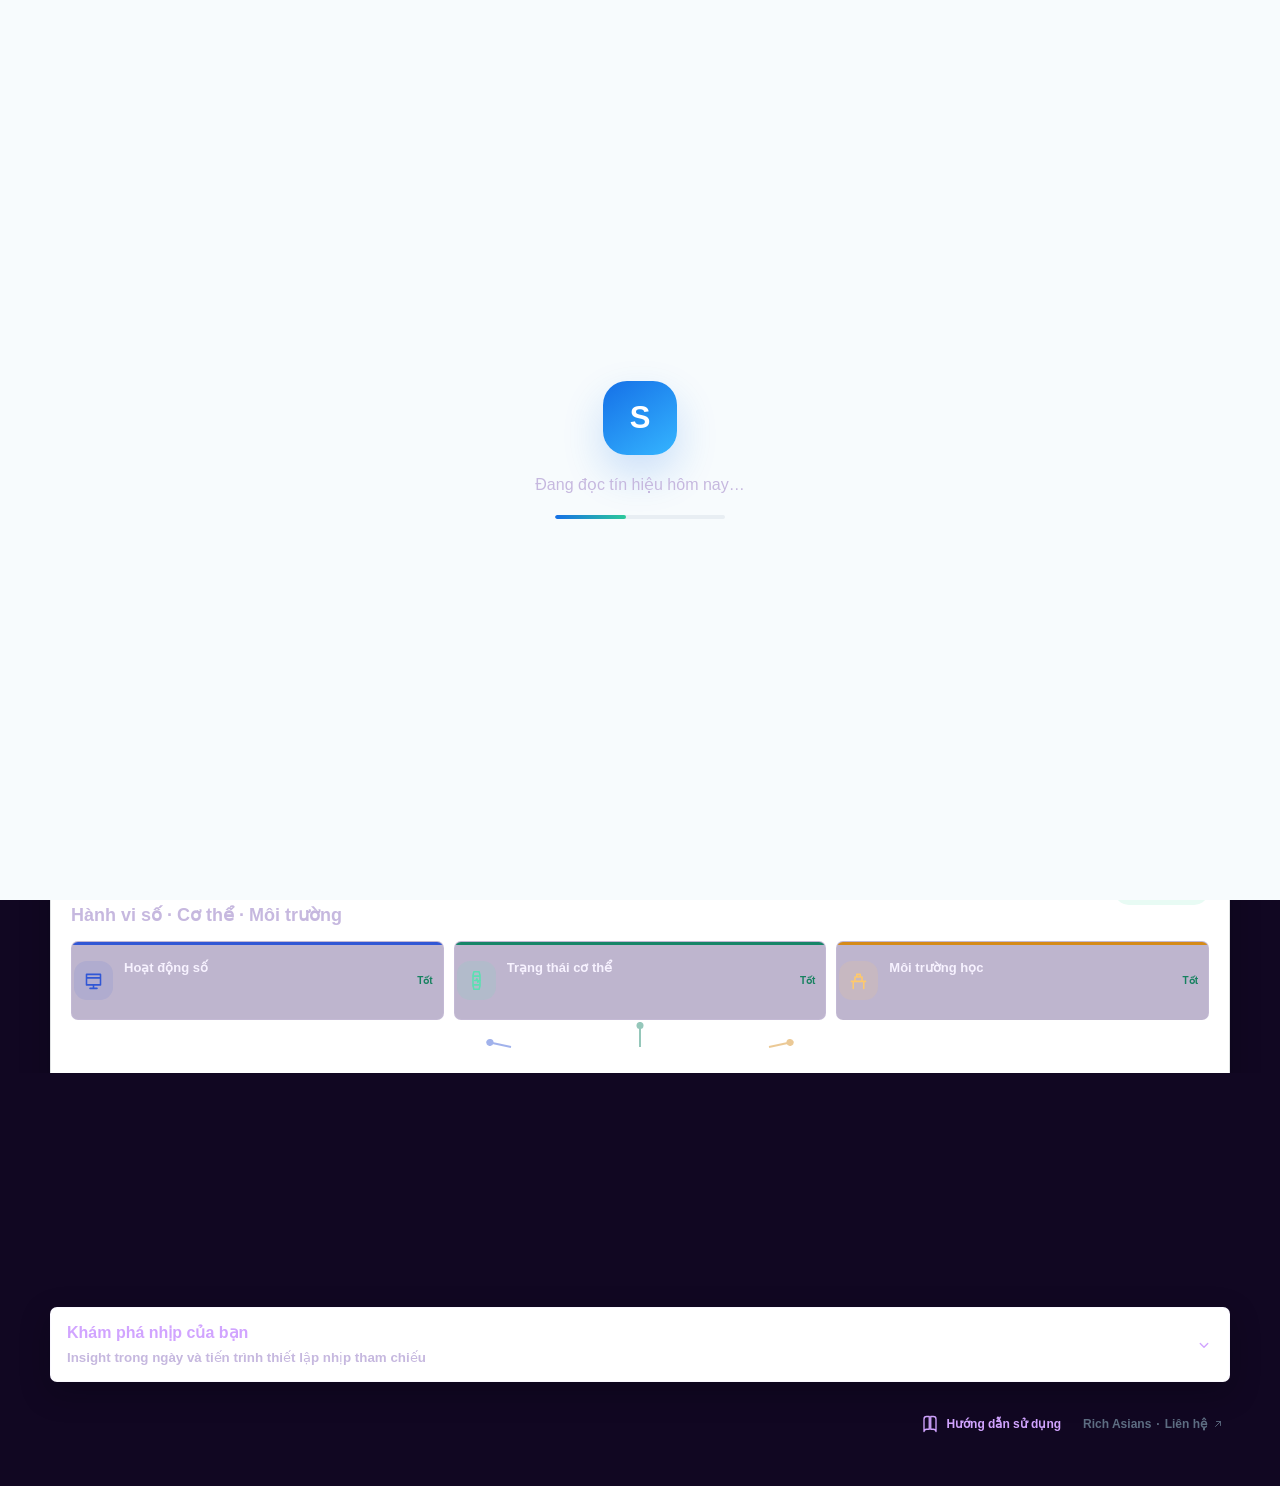
==== commit 7a69649c: "style: align product UI with Sentio deck" ====
--- a/release/sentio.html
+++ b/release/sentio.html
@@ -4471,6 +4471,125 @@
   }
 }
 
+/* Competition theme: a restrained product UI that aligns with the violet Sentio deck. */
+:root {
+  --bg: #110722;
+  --surface: rgba(35, 18, 68, .88);
+  --surface-solid: #241149;
+  --text: #f7f2ff;
+  --muted: #c6b8df;
+  --line: rgba(226, 210, 255, .17);
+  --primary: #b26cff;
+  --primary-dark: #d1a4ff;
+  --blue: #69ddff;
+  --green: #5ce0b2;
+  --amber: #ffc96b;
+  --red: #ff8ca7;
+  --shadow: 0 20px 48px rgba(3, 0, 12, .38);
+  --shadow-soft: 0 10px 30px rgba(3, 0, 12, .28);
+}
+
+body,
+body:not(.film-active) {
+  background: #110722;
+  color: var(--text);
+}
+
+.ambient { display: none; }
+
+body:not(.film-active) :where(.readiness-card, .source-card, .timer-card, .live-monitor,
+  .daily-story-card, .baseline-card, .weekly-hero-card, .weekly-stat-card, .history-card,
+  .all-outcomes, .single-insight, .settings-panel, .sheet, .onboarding-card) {
+  background: rgba(35, 18, 68, .9);
+  border-color: var(--line);
+  box-shadow: var(--shadow);
+}
+
+body:not(.film-active) .topbar,
+body:not(.film-active) .bottom-nav {
+  background: rgba(17, 7, 34, .82);
+  border-color: var(--line);
+}
+
+body:not(.film-active) .icon-button,
+body:not(.film-active) .profile-pill,
+body:not(.film-active) .secondary-button,
+body:not(.film-active) .compact-button {
+  background: rgba(48, 27, 90, .78);
+  border-color: var(--line);
+  color: var(--text);
+}
+
+body:not(.film-active) .readiness-card,
+body:not(.film-active) .source-card,
+body:not(.film-active) .timer-card,
+body:not(.film-active) .live-monitor {
+  border-radius: 12px;
+}
+
+body:not(.film-active) .score-panel {
+  background: #1b0d39;
+  border-color: var(--line);
+}
+
+body:not(.film-active) .score-number,
+body:not(.film-active) .timer-display,
+body:not(.film-active) .weekly-stat-card > strong {
+  color: #ffffff;
+}
+
+body:not(.film-active) .decision-panel,
+body:not(.film-active) .source-item,
+body:not(.film-active) .story-item,
+body:not(.film-active) .monitor-stat,
+body:not(.film-active) .monitor-grid > div,
+body:not(.film-active) .decision-confidence,
+body:not(.film-active) .weekly-win-card,
+body:not(.film-active) .score-comparison-card {
+  background: rgba(66, 39, 112, .34);
+  border-color: rgba(226, 210, 255, .12);
+}
+
+body:not(.film-active) .source-item:hover,
+body:not(.film-active) .profile-option:hover {
+  background: rgba(178, 108, 255, .13);
+}
+
+body:not(.film-active) .primary-button,
+body:not(.film-active) .play-button {
+  background: #a855f7;
+  color: #fff;
+  box-shadow: 0 12px 26px rgba(168, 85, 247, .25);
+}
+
+body:not(.film-active) .primary-button:hover,
+body:not(.film-active) .play-button:hover {
+  background: #c278ff;
+  box-shadow: 0 14px 30px rgba(168, 85, 247, .35);
+}
+
+body:not(.film-active) .bottom-nav {
+  box-shadow: 0 14px 42px rgba(3, 0, 12, .46);
+}
+
+body:not(.film-active) .nav-item { color: #c6b8df; }
+body:not(.film-active) .nav-item.active { color: #fff; background: rgba(178, 108, 255, .22); }
+
+body:not(.film-active) .source-icon { background: rgba(105, 221, 255, .12); color: var(--blue); }
+body:not(.film-active) .source-item:nth-child(2) .source-icon { background: rgba(92, 224, 178, .12); color: var(--green); }
+body:not(.film-active) .source-item:nth-child(3) .source-icon { background: rgba(255, 201, 107, .13); color: var(--amber); }
+
+body:not(.film-active) .status-badge.ready,
+body:not(.film-active) .sync-chip,
+body:not(.film-active) .live-pill { background: rgba(92, 224, 178, .14); color: #91f2d1; }
+body:not(.film-active) .status-badge.low { background: rgba(255, 140, 167, .15); color: #ffc0d0; }
+body:not(.film-active) .status-badge { background: rgba(255, 201, 107, .14); color: #ffdc98; }
+
+body:not(.film-active) .score-ring-wrap,
+body:not(.film-active) .timer-orbit { filter: drop-shadow(0 0 20px rgba(178, 108, 255, .16)); }
+
+body:not(.film-active) .app-footer { border-color: var(--line); color: var(--muted); }
+
   </style>
 </head>
 <body>
@@ -4586,10 +4705,6 @@
       </button>
 
       <div class="top-actions">
-        <button class="film-button" id="filmButton" type="button" aria-label="Trình diễn Sentio" title="Trình diễn Sentio">
-          <svg viewBox="0 0 24 24" aria-hidden="true"><path d="M8 5v14l11-7Z"/></svg>
-          <span data-i18n="filmMode">Trình diễn Sentio</span>
-        </button>
         <button class="icon-button" id="settingsButton" type="button" aria-label="Settings" title="Settings">
           <svg viewBox="0 0 24 24" aria-hidden="true"><path d="M12 8.3a3.7 3.7 0 1 0 0 7.4 3.7 3.7 0 0 0 0-7.4Zm8.7 3.7c0-.6-.1-1.2-.2-1.8l-2.1-.8a7.6 7.6 0 0 0-.7-1.2l.4-2.2A9.6 9.6 0 0 0 15 4.2l-1.7 1.4a7.4 7.4 0 0 0-1.4 0l-1.7-1.4A9.6 9.6 0 0 0 7.1 6l.4 2.2c-.3.4-.5.8-.7 1.2l-2.1.8A9.8 9.8 0 0 0 4.5 12c0 .6.1 1.2.2 1.8l2.1.8c.2.4.4.8.7 1.2L7.1 18a9.6 9.6 0 0 0 3.1 1.8l1.7-1.4a7.4 7.4 0 0 0 1.4 0l1.7 1.4a9.6 9.6 0 0 0 3.1-1.8l-.4-2.2c.3-.4.5-.8.7-1.2l2.1-.8c.1-.6.2-1.2.2-1.8Z"/></svg>
         </button>
@@ -5009,7 +5124,7 @@
         </section>
       </section>
 
-      <section class="view film-view" data-view="film" id="filmView" aria-label="Sentio Film Mode">
+      <section class="view film-view" data-view="film" id="filmView" aria-label="Sentio Film Mode" hidden>
         <div class="film-stage" id="filmStage">
           <section class="film-scene active" data-scene="system" id="sceneSystem" aria-hidden="false" aria-label="Scene 4: Sentio system">
             <div class="scene-caption">
@@ -5164,7 +5279,6 @@
     </div>
     <div class="sheet-actions">
       <button class="secondary-button" id="restartOnboarding" type="button">Thiết lập lại onboarding</button>
-      <button class="text-link" id="openDemoScenarios" type="button">Mở các kịch bản demo trong Film Mode</button>
     </div>
   </section>
 
@@ -6352,11 +6466,6 @@
   personal: loadPersonal(),
   roomFixed: false,
   view: 'today',
-  filmScene: 'system',
-  filmPerson: null,
-  filmOpener: null,
-  filmAutoTimer: null,
-  filmAutoPlaying: false,
   onboardingStep: 1,
   onboardingOpen: false,
   onboardingSetup: { digital: true, body: false, environment: false },
@@ -6869,7 +6978,6 @@
   updateVietnamClock();
   renderProfile();
   renderProfileOptions();
-  renderFilmCards();
   renderProgressOutcomes();
   renderHealthSheet();
   updateTimerLabel();
@@ -6877,7 +6985,6 @@
   renderPrivacyControls();
   const signalsExpanded = $('.source-card')?.classList.contains('expanded');
   setText('#toggleSignals span', t(signalsExpanded ? 'hideSignalDetails' : 'showSignalDetails'));
-  updateFilmAutoControl();
   if (state.selectedSource) renderSourceSheet(state.selectedSource);
 }
 
@@ -8521,8 +8628,7 @@
 }
 
 function switchView(view) {
-  if (!['today','focus','progress','film'].includes(view)) return;
-  if (view !== 'film' && state.view === 'film') stopFilmAuto();
+  if (!['today','focus','progress'].includes(view)) return;
   state.view = view;
   $('.view').forEach((section) => section.classList.toggle('active', section.dataset.view === view));
   $('[data-view-link]').forEach((button) => {
@@ -8531,8 +8637,8 @@
     if (active) button.setAttribute('aria-current', 'page');
     else button.removeAttribute('aria-current');
   });
-  document.body.classList.toggle('film-active', view === 'film');
-  if ($('.bottom-nav')) $('.bottom-nav').style.display = view === 'film' ? 'none' : '';
+  document.body.classList.remove('film-active');
+  if ($('.bottom-nav')) $('.bottom-nav').style.display = '';
   if (view === 'progress') {
     renderProgress();
     renderProgressOutcomes();
@@ -9044,7 +9150,7 @@
 
 function openCheckin() {
   const panel = $('#morningCheckin');
-  if (!panel || state.onboardingOpen || !state.personal.onboardingComplete || state.view === 'film' || store.get('sentio-checkin-date') === vietnamDateKey()) return;
+  if (!panel || state.onboardingOpen || !state.personal.onboardingComplete || store.get('sentio-checkin-date') === vietnamDateKey()) return;
   setText('#checkinGreeting', t('todayQuestion'));
   panel.classList.add('show');
   panel.setAttribute('aria-hidden', 'false');
@@ -9132,14 +9238,6 @@
     switchView('today');
     $('#primaryAction')?.focus();
   });
-  bindOptional('#filmButton', 'click', () => openFilm('system', true));
-  bindOptional('#exitFilm', 'click', exitFilm);
-  bindOptional('#toggleFilmAuto', 'click', toggleFilmAuto);
-  bindOptional('#nextScene', 'click', () => { stopFilmAuto(); nextFilmScene(); });
-  $('[data-scene-target]').forEach((button) => button.addEventListener('click', () => {
-    stopFilmAuto();
-    setFilmScene(button.dataset.sceneTarget);
-  }));
   bindOptional('#toggleSignals', 'click', toggleSignalDetails);
   bindOptional('#toggleInsights', 'click', toggleCompanionInsights);
   bindOptional('#languageSelect', 'change', (event) => {
@@ -9149,7 +9247,6 @@
   });
   bindOptional('#motionToggle', 'change', (event) => {
     document.body.classList.toggle('no-motion', !event.target.checked);
-    if (!event.target.checked && state.view === 'film') stopFilmAuto();
     store.set('sentio-motion', event.target.checked ? '1' : '0');
   });
   bindOptional('#resetApp', 'click', () => {
@@ -9247,11 +9344,6 @@
     }
     openOnboarding(true);
   });
-  bindOptional('#openDemoScenarios', 'click', () => {
-    closePanels(false);
-    openFilm('people');
-  });
-
   document.addEventListener('visibilitychange', () => { if (document.hidden) simulateTabSwitch(); });
   document.addEventListener('keydown', (event) => {
     trapModalFocus(event);
@@ -9259,26 +9351,7 @@
       if (state.onboardingOpen) return;
       if ($('#morningCheckin')?.classList.contains('show')) closeCheckin('skipped');
       else if ($('#sessionSummary')?.classList.contains('show')) closeSessionSummary();
-      else if (state.view === 'film' && state.filmPerson) closePersonCaseStudy();
-      else if (state.view === 'film') exitFilm();
       else closePanels();
-    }
-    if (state.view === 'film') {
-      if (event.key === 'ArrowRight') {
-        event.preventDefault();
-        stopFilmAuto();
-        nextFilmScene();
-      }
-      if (event.key === 'ArrowLeft') {
-        event.preventDefault();
-        stopFilmAuto();
-        previousFilmScene();
-      }
-      const shortcut = { '4': 'system', '5': 'people', '6': 'week', '7': 'end' }[event.key];
-      if (shortcut) {
-        stopFilmAuto();
-        setFilmScene(shortcut);
-      }
     }
   });
 }
@@ -9296,15 +9369,8 @@
   resetTimerForProfile(null, { preserveStored: true });
   restoreActiveSession();
   restoreNudgeCooldown();
-  const params = new URLSearchParams(location.search);
-  if (params.get('film') === '1') {
-    openFilm(params.get('scene') || 'system');
-    if (params.get('scene') === 'people' && profileData[params.get('person')]) {
-      openPersonCaseStudy(params.get('person'), { focus: false, updateUrl: false });
-    }
-  }
   runStartupExperience();
-  if (params.get('film') !== '1' && state.profile === 'personal') {
+  if (state.profile === 'personal') {
     if (!state.personal.onboardingComplete) window.setTimeout(() => openOnboarding(), 120);
     else window.setTimeout(openCheckin, 1850);
   }
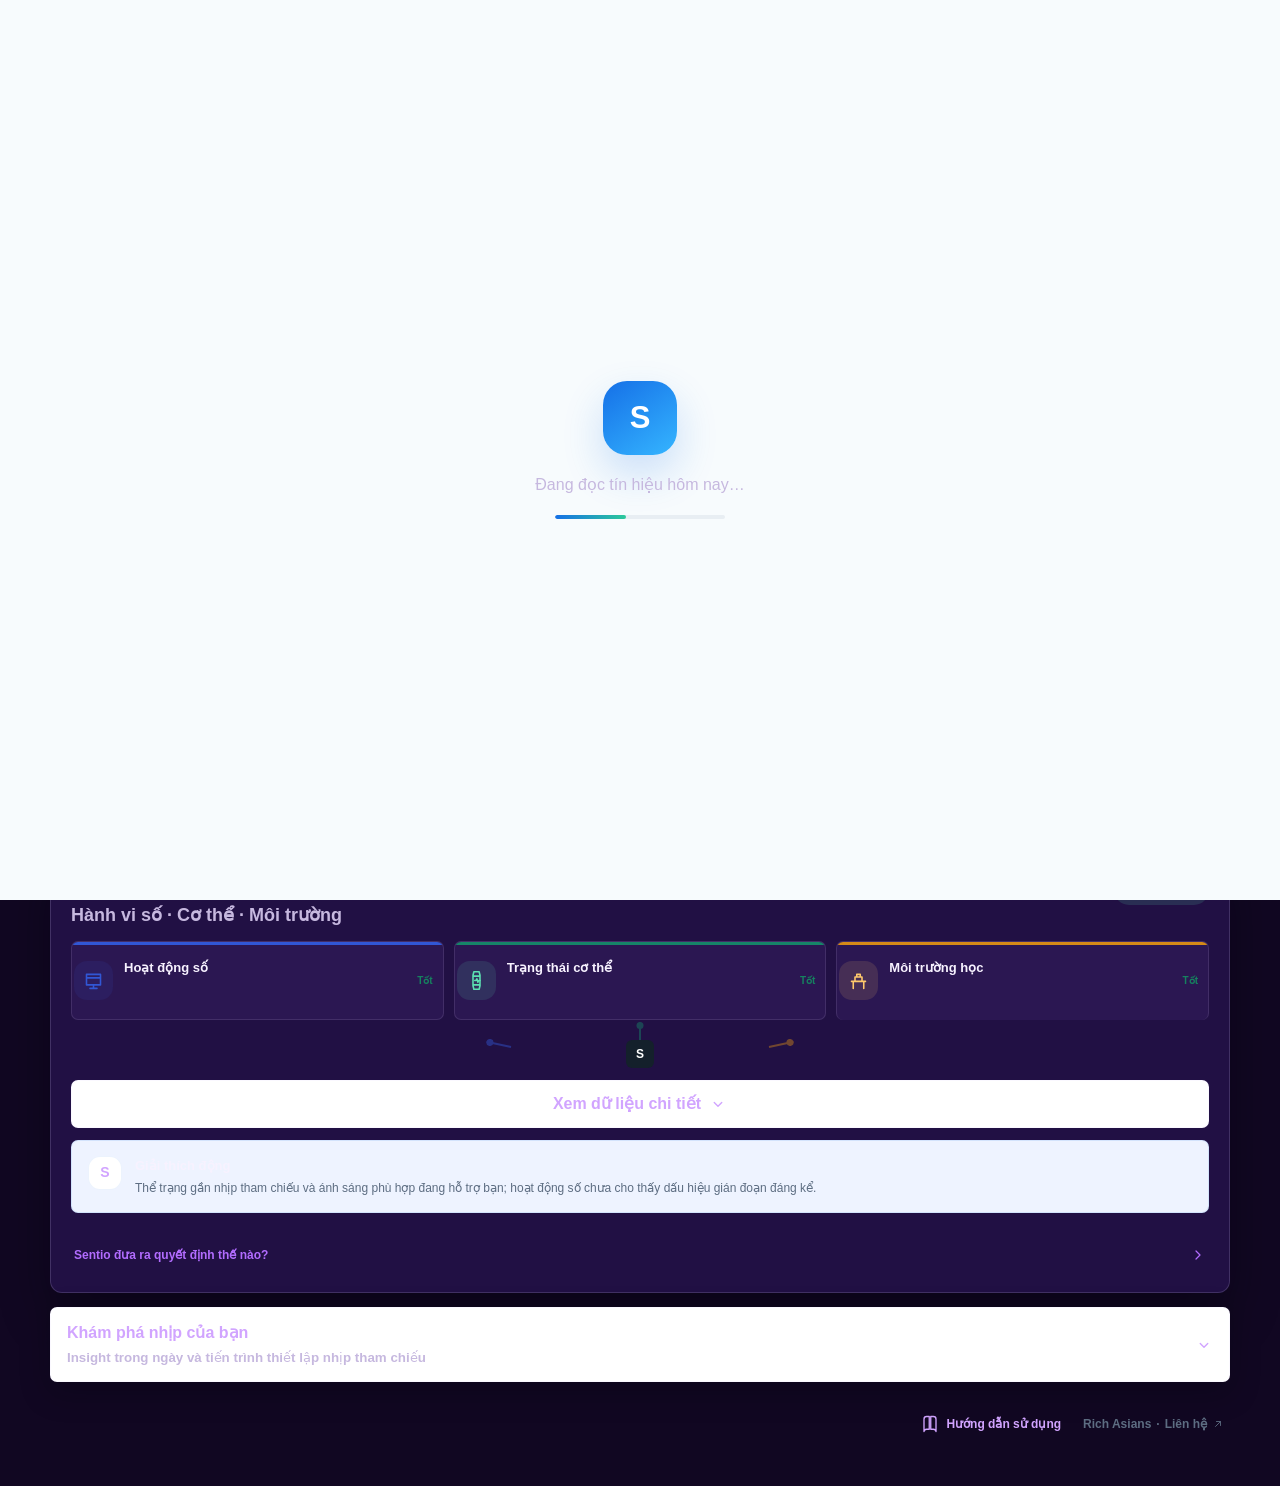
==== commit 5a182432: "fix: restore contrast for violet product theme" ====
--- a/release/sentio.html
+++ b/release/sentio.html
@@ -4589,6 +4589,82 @@
 body:not(.film-active) .timer-orbit { filter: drop-shadow(0 0 20px rgba(178, 108, 255, .16)); }
 
 body:not(.film-active) .app-footer { border-color: var(--line); color: var(--muted); }
+
+/* Fix legacy product rules that previously forced pale panels and dark text. */
+body:not(.film-active) .hero-row h1,
+body:not(.film-active) .decision-panel h2,
+body:not(.film-active) .training-banner :where(h2, h3),
+body:not(.film-active) .training-banner-copy > strong,
+body:not(.film-active) .decision-dial .score-number {
+  color: #ffffff;
+}
+
+body:not(.film-active) .hero-row .subcopy,
+body:not(.film-active) .decision-panel p,
+body:not(.film-active) .training-banner p,
+body:not(.film-active) .training-banner-status small,
+body:not(.film-active) .score-out-of,
+body:not(.film-active) .updated {
+  color: #c6b8df;
+}
+
+body:not(.film-active) .training-banner {
+  background: #241149;
+  border-color: var(--line);
+  border-radius: 12px;
+  box-shadow: var(--shadow-soft);
+}
+
+body:not(.film-active) .training-progress,
+body:not(.film-active) .confidence-track,
+body:not(.film-active) .history-track {
+  background: rgba(255, 255, 255, .12);
+}
+
+body:not(.film-active) .readiness-card {
+  background: #211044;
+  border-color: var(--line);
+  box-shadow: var(--shadow);
+}
+
+body:not(.film-active) .score-panel {
+  background: #180b33;
+  border-color: var(--line);
+}
+
+body:not(.film-active) .decision-panel {
+  background: #281552;
+}
+
+body:not(.film-active) .decision-confidence,
+body:not(.film-active) .monitor-stat,
+body:not(.film-active) .monitor-grid > div,
+body:not(.film-active) .decision-timeline > div {
+  background: rgba(255, 255, 255, .07);
+  color: var(--text);
+}
+
+body:not(.film-active) .dial-spectrum::after {
+  background: #1d0e3b;
+  box-shadow: inset 0 0 0 1px rgba(255, 255, 255, .12);
+}
+
+body:not(.film-active) .dial-marker { background: #ffffff; border-color: #1d0e3b; }
+
+body:not(.film-active) .source-card,
+body:not(.film-active) .timer-card,
+body:not(.film-active) .live-monitor,
+body:not(.film-active) .daily-story-card,
+body:not(.film-active) .baseline-card,
+body:not(.film-active) .weekly-hero-card,
+body:not(.film-active) .weekly-stat-card,
+body:not(.film-active) .history-card,
+body:not(.film-active) .all-outcomes,
+body:not(.film-active) .single-insight {
+  background: #211044;
+  border-color: var(--line);
+  box-shadow: var(--shadow);
+}
 
   </style>
 </head>
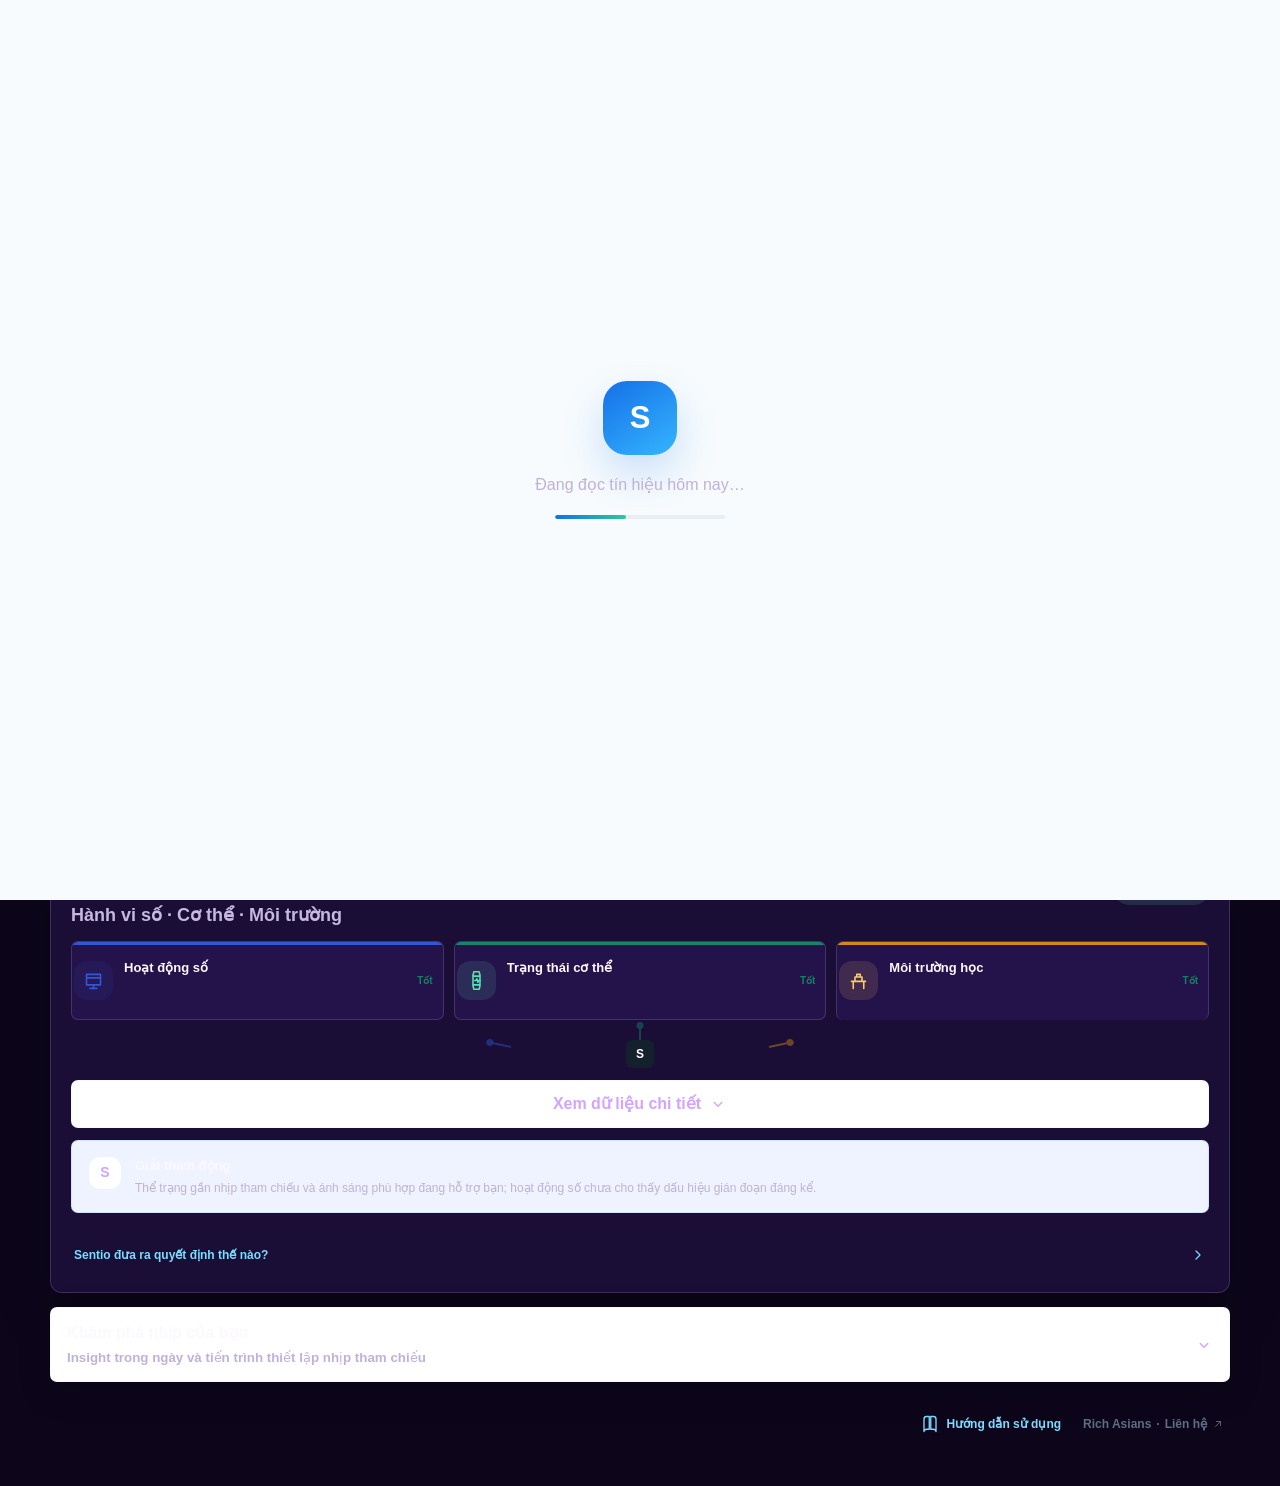
==== commit 6aeb23f0: "style: unify Sentio midnight violet color system" ====
--- a/release/sentio.html
+++ b/release/sentio.html
@@ -4665,6 +4665,118 @@
   border-color: var(--line);
   box-shadow: var(--shadow);
 }
+
+/* Final color system: every product surface uses the same midnight-violet scale. */
+:root {
+  --sentio-canvas: #0d061b;
+  --sentio-surface: #1a0d36;
+  --sentio-raised: #24124a;
+  --sentio-inset: #130926;
+  --sentio-text: #fbf8ff;
+  --sentio-muted: #c0b1d8;
+  --sentio-violet: #b96cff;
+  --sentio-cyan: #7addff;
+}
+
+html { color-scheme: dark; }
+body:not(.film-active) { background: var(--sentio-canvas); color: var(--sentio-text); }
+
+body:not(.film-active) :is(h1, h2, h3, h4, strong, .hero-row h1, .decision-panel h2) {
+  color: var(--sentio-text);
+}
+
+body:not(.film-active) :is(p, small, .subcopy, .updated, .score-out-of, .source-copy small,
+  .story-item small, .health-metric-card small, .profile-pill small, .card-label) {
+  color: var(--sentio-muted);
+}
+
+body:not(.film-active) :is(.readiness-card, .source-card, .timer-card, .live-monitor,
+  .daily-story-card, .baseline-card, .weekly-hero-card, .weekly-stat-card, .history-card,
+  .all-outcomes, .single-insight, .settings-panel, .sheet, .onboarding-card, .checkin-card,
+  .session-summary-card, .source-sheet, .privacy-sheet, .guide-sheet) {
+  background: var(--sentio-surface);
+  border-color: var(--line);
+  color: var(--sentio-text);
+}
+
+body:not(.film-active) :is(.training-banner, .decision-panel, .profile-options,
+  .source-item, .story-item, .monitor-stat, .monitor-grid > div, .decision-confidence,
+  .decision-timeline > div, .weekly-win-card, .score-comparison-card, .source-metric,
+  .privacy-control-row, .health-flow-card, .health-metric-card, .health-note-card,
+  .account-summary-card, .account-baseline-card) {
+  background: var(--sentio-raised);
+  border-color: var(--line);
+  color: var(--sentio-text);
+}
+
+body:not(.film-active) :is(.source-item:hover, .story-item:hover, .profile-option:hover,
+  .weekly-win-card:hover, .source-metric:hover) {
+  background: rgba(185, 108, 255, .16);
+}
+
+body:not(.film-active) :is(.profile-pill, .profile-option, .icon-button, .secondary-button,
+  .compact-button, .settings-action, .sheet-close, .round-button, select, input, textarea) {
+  background: var(--sentio-raised);
+  border-color: var(--line);
+  color: var(--sentio-text);
+}
+
+body:not(.film-active) :is(select option, input::placeholder, textarea::placeholder) {
+  color: var(--sentio-muted);
+}
+
+body:not(.film-active) :is(.training-progress, .confidence-track, .history-track,
+  .baseline-progress, .ai-confidence-bar, .weekly-chart-track) {
+  background: rgba(255, 255, 255, .12);
+}
+
+body:not(.film-active) :is(.training-progress > i, .confidence-track i, .baseline-progress i,
+  .ai-confidence-fill, .history-fill) {
+  background: var(--sentio-violet);
+}
+
+body:not(.film-active) :is(.primary-button, .play-button, .nudge-card button) {
+  background: var(--sentio-violet);
+  border-color: transparent;
+  color: #fff;
+}
+
+body:not(.film-active) :is(.primary-button:hover, .play-button:hover, .nudge-card button:hover) {
+  background: #cb8aff;
+}
+
+body:not(.film-active) :is(.text-link, .footer-guide, .decision-kicker, .eyebrow,
+  .checkin-kicker, .card-label) { color: var(--sentio-cyan); }
+
+body:not(.film-active) :is(.bottom-nav, .topbar) {
+  background: rgba(13, 6, 27, .92);
+  border-color: var(--line);
+}
+
+body:not(.film-active) .nav-item.active {
+  background: rgba(185, 108, 255, .24);
+  color: #fff;
+}
+
+body:not(.film-active) :is(.ai-chip, .ai-status-card) {
+  background: rgba(122, 221, 255, .09);
+  border-color: rgba(122, 221, 255, .25);
+  color: var(--sentio-text);
+}
+
+body:not(.film-active) :is(.ai-chip-label, .ai-status-head strong, .ai-explanation) {
+  color: var(--sentio-text);
+}
+
+body:not(.film-active) .ai-chip-dot { background: var(--sentio-cyan); box-shadow: 0 0 0 3px rgba(122, 221, 255, .16); }
+body:not(.film-active) .ai-badge { background: var(--sentio-violet); }
+
+body:not(.film-active) .dial-spectrum::after { background: var(--sentio-inset); }
+body:not(.film-active) .decision-dial .score-number { color: #fff; }
+body:not(.film-active) .dial-zones span { color: var(--sentio-muted); }
+
+body:not(.film-active) .toast { background: #2c155b; border-color: var(--line); color: #fff; }
+body:not(.film-active) .app-footer { background: transparent; border-color: var(--line); }
 
   </style>
 </head>
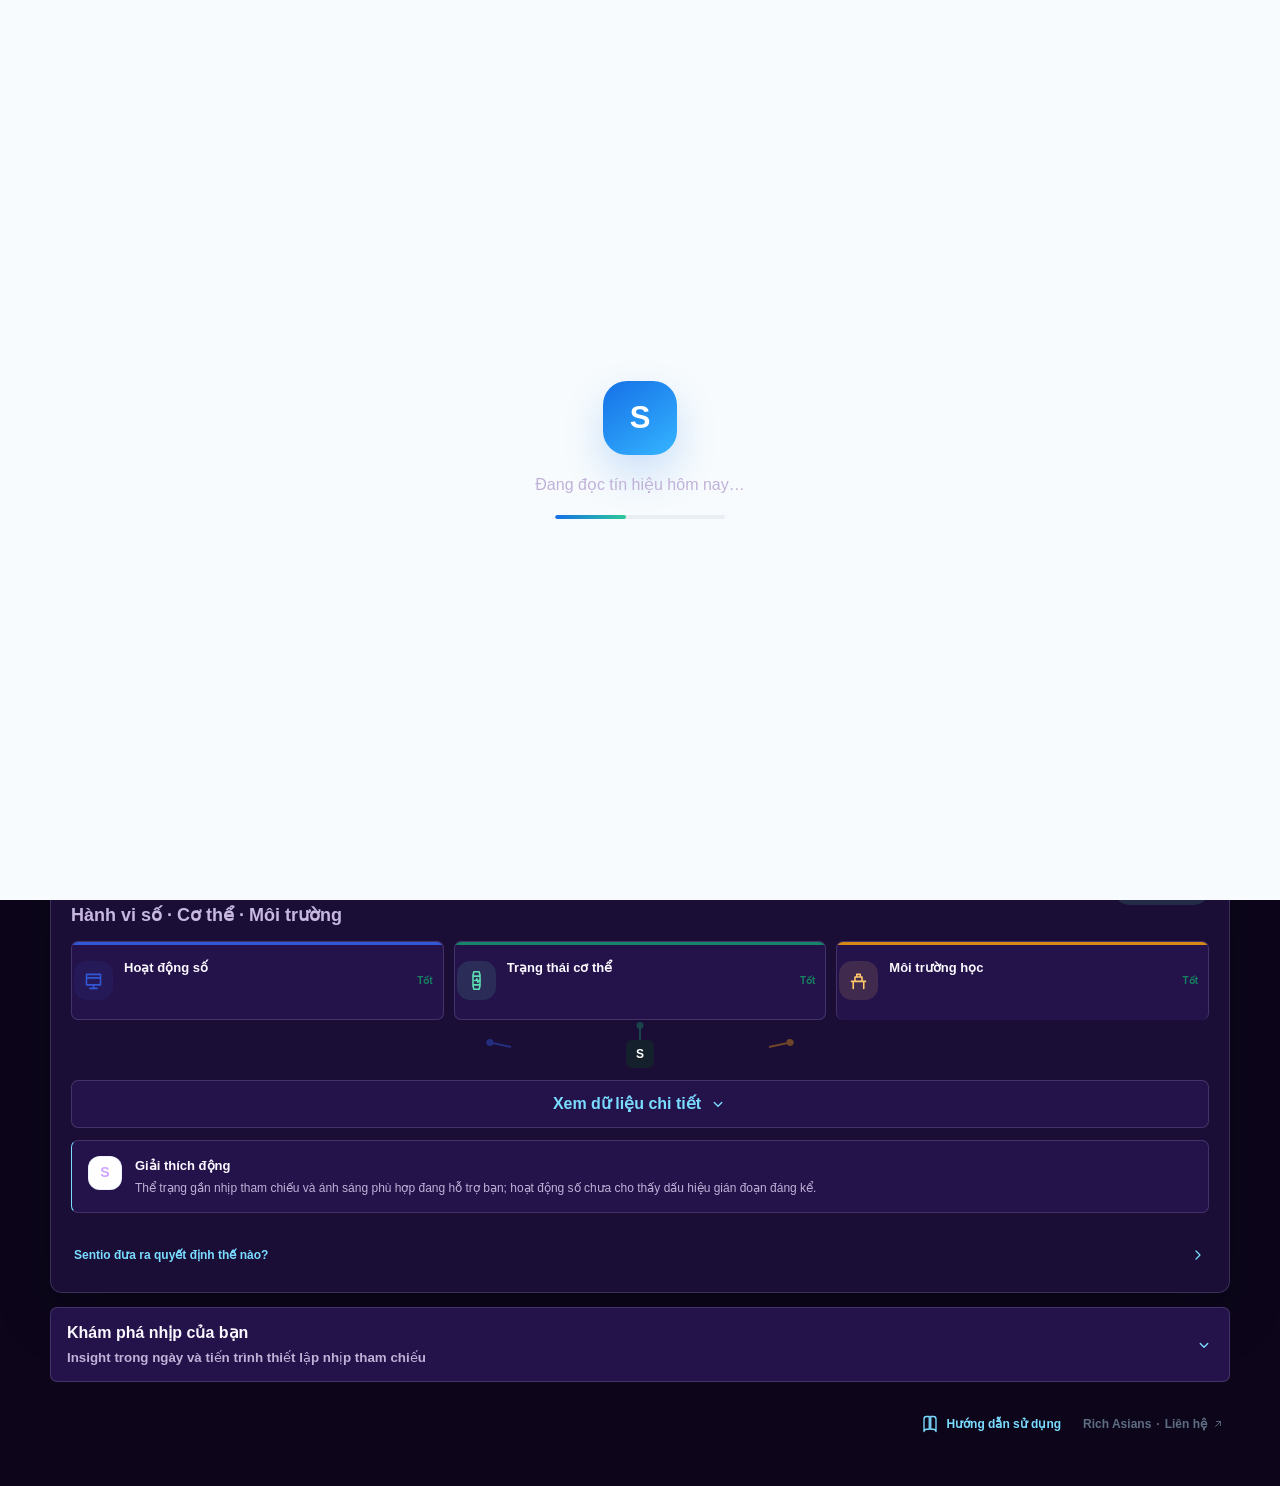
==== commit c7a4b23d: "style: refine neon readiness and dark detail panels" ====
--- a/release/sentio.html
+++ b/release/sentio.html
@@ -4777,6 +4777,63 @@
 
 body:not(.film-active) .toast { background: #2c155b; border-color: var(--line); color: #fff; }
 body:not(.film-active) .app-footer { background: transparent; border-color: var(--line); }
+
+/* Neon readiness dial and the last legacy light surfaces. */
+body:not(.film-active) .dial-spectrum {
+  background: conic-gradient(from -90deg, #ff6f9b 0 34%, #ffc34f 34% 67%, #39e7b5 67% 100%);
+  box-shadow: 0 0 0 1px rgba(255,255,255,.12), 0 0 24px rgba(185,108,255,.25), 0 14px 34px rgba(0,0,0,.42);
+}
+
+body:not(.film-active) .dial-spectrum::after {
+  background: #180a31;
+  box-shadow: inset 0 0 0 1px rgba(255,255,255,.12), inset 0 0 28px rgba(185,108,255,.10);
+}
+
+body:not(.film-active) .dial-marker {
+  background: #ffffff;
+  border-color: #180a31;
+  box-shadow: 0 0 0 2px rgba(255,255,255,.2), 0 0 14px rgba(255,255,255,.9);
+}
+
+body:not(.film-active) .dial-zones .recover i { background: #ff82aa; box-shadow: 0 0 9px rgba(255,130,170,.55); }
+body:not(.film-active) .dial-zones .light i { background: #ffd166; box-shadow: 0 0 9px rgba(255,209,102,.55); }
+body:not(.film-active) .dial-zones .deep i { background: #51edbd; box-shadow: 0 0 9px rgba(81,237,189,.55); }
+
+body:not(.film-active) :is(.signal-detail-toggle, .insight-toggle) {
+  background: #24124a;
+  border-color: var(--line);
+  color: var(--sentio-cyan);
+  box-shadow: none;
+}
+
+body:not(.film-active) :is(.signal-detail-toggle:hover, .insight-toggle:hover) {
+  background: rgba(185,108,255,.18);
+}
+
+body:not(.film-active) .fusion-summary,
+body:not(.film-active) .fusion-summary[data-tone="attention"],
+body:not(.film-active) .dynamic-reasoning-detail {
+  background: #24124a;
+  border-color: var(--line);
+  border-left-color: var(--sentio-cyan);
+  color: var(--sentio-text);
+}
+
+body:not(.film-active) .dynamic-reasoning-detail p,
+body:not(.film-active) .fusion-summary :is(p, small, span) {
+  color: var(--sentio-muted);
+}
+
+body:not(.film-active) .insight-toggle small { color: var(--sentio-muted); }
+
+body:not(.film-active) .nudge-card,
+body:not(.film-active) .story-conclusion,
+body:not(.film-active) .outcome-card,
+body:not(.film-active) .self-awareness-card {
+  background: #24124a;
+  border-color: var(--line);
+  color: var(--sentio-text);
+}
 
   </style>
 </head>
